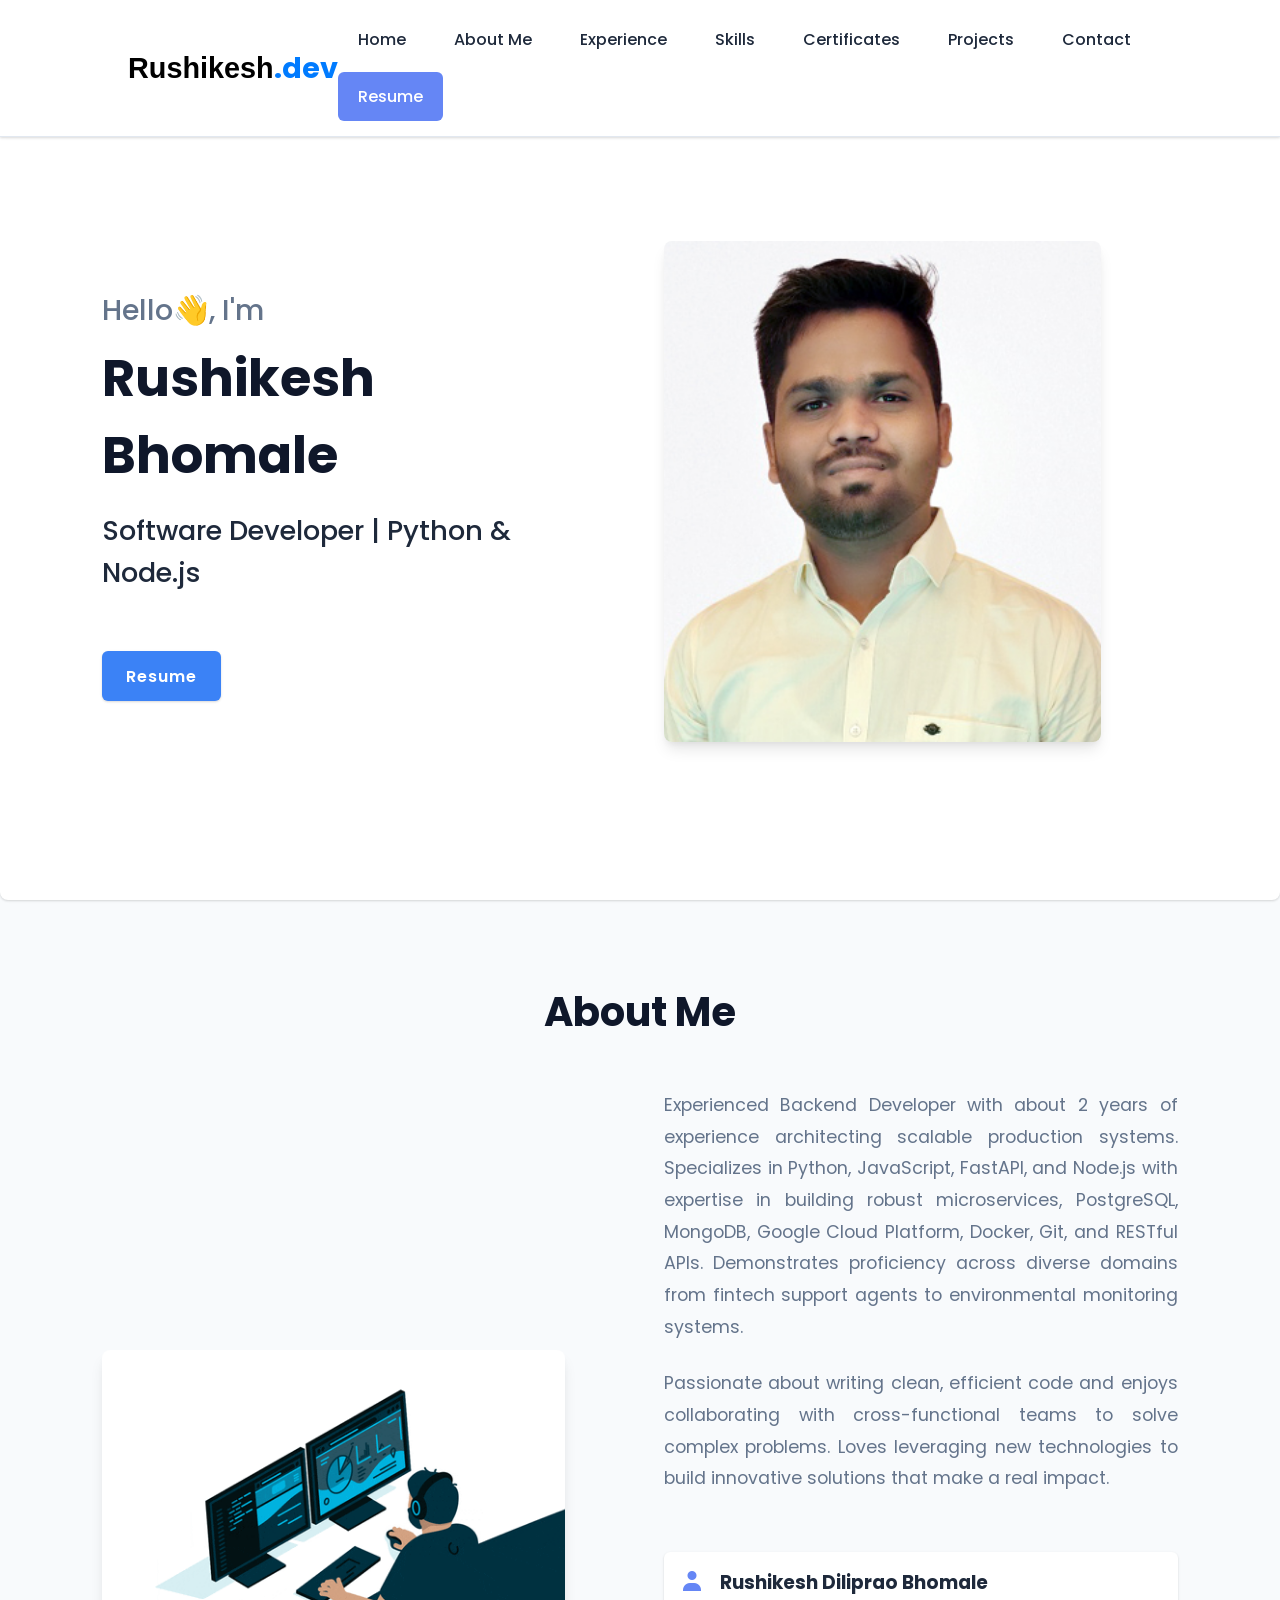
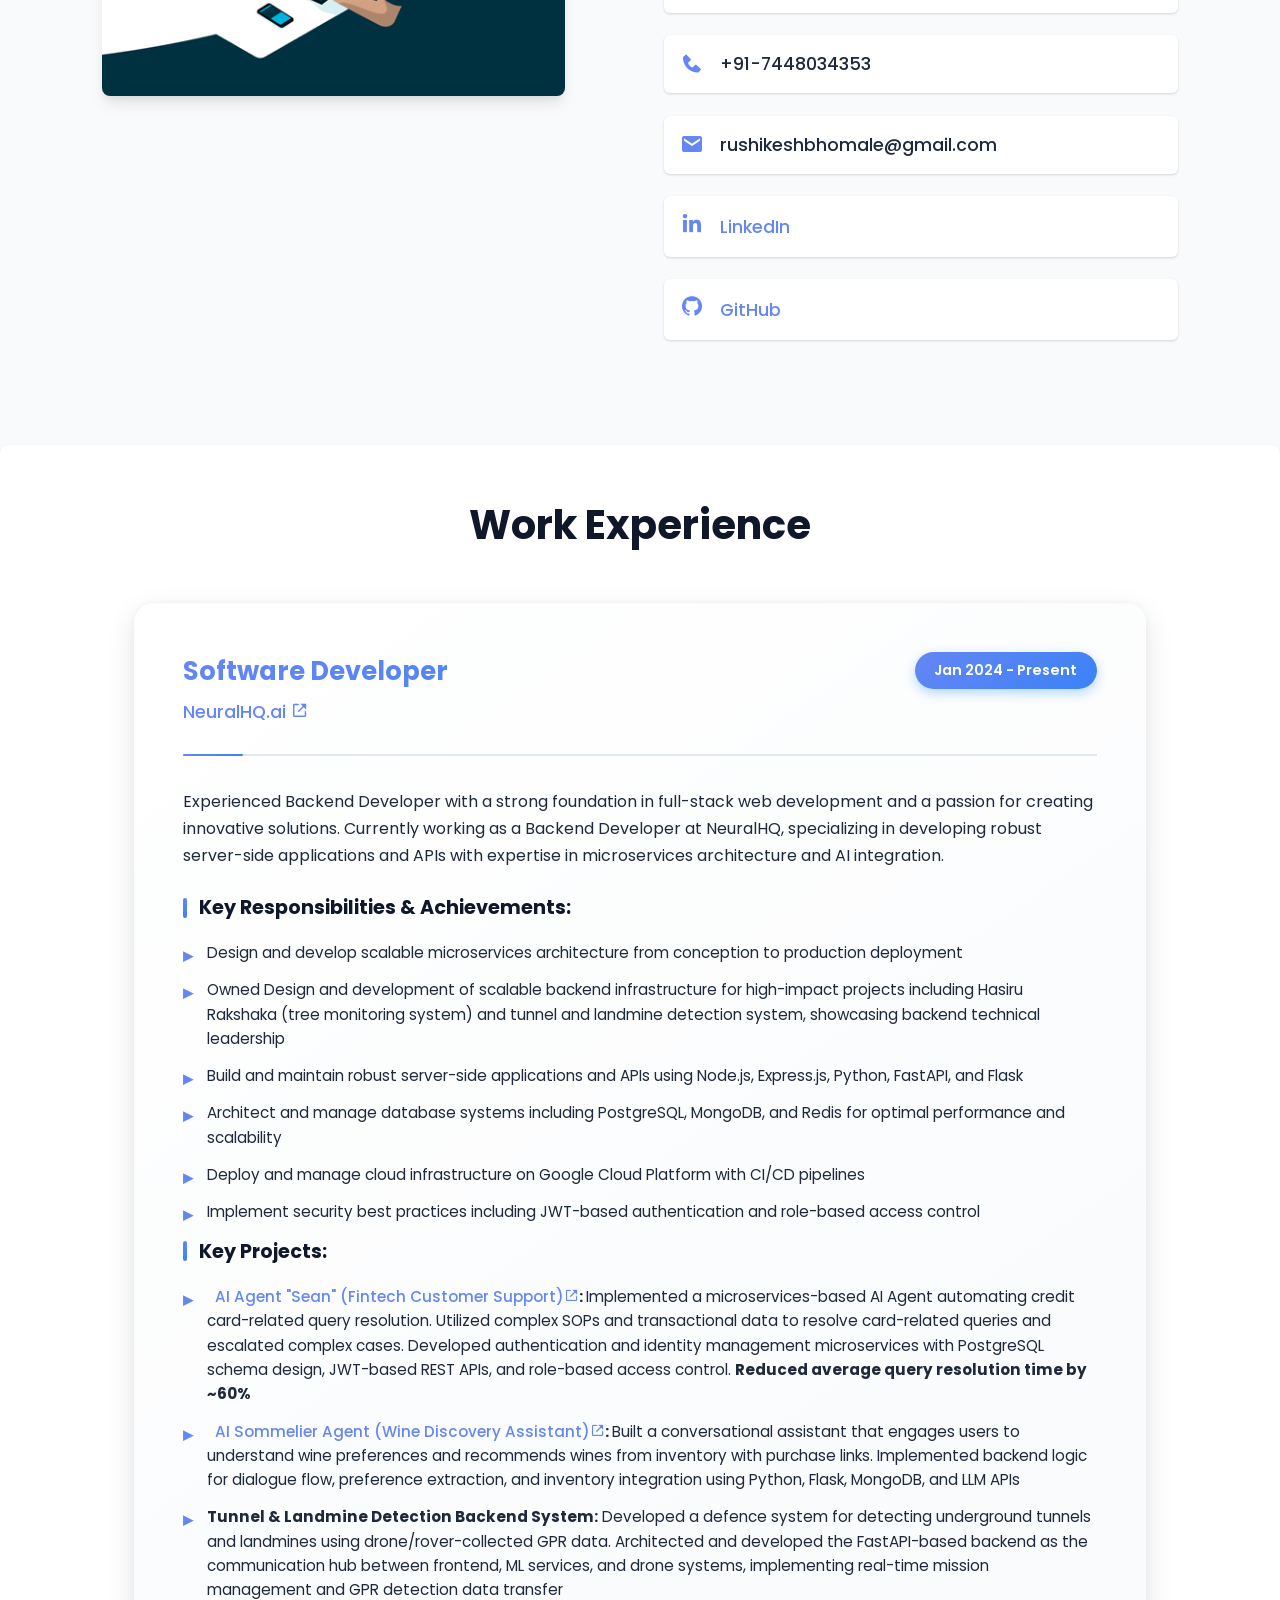
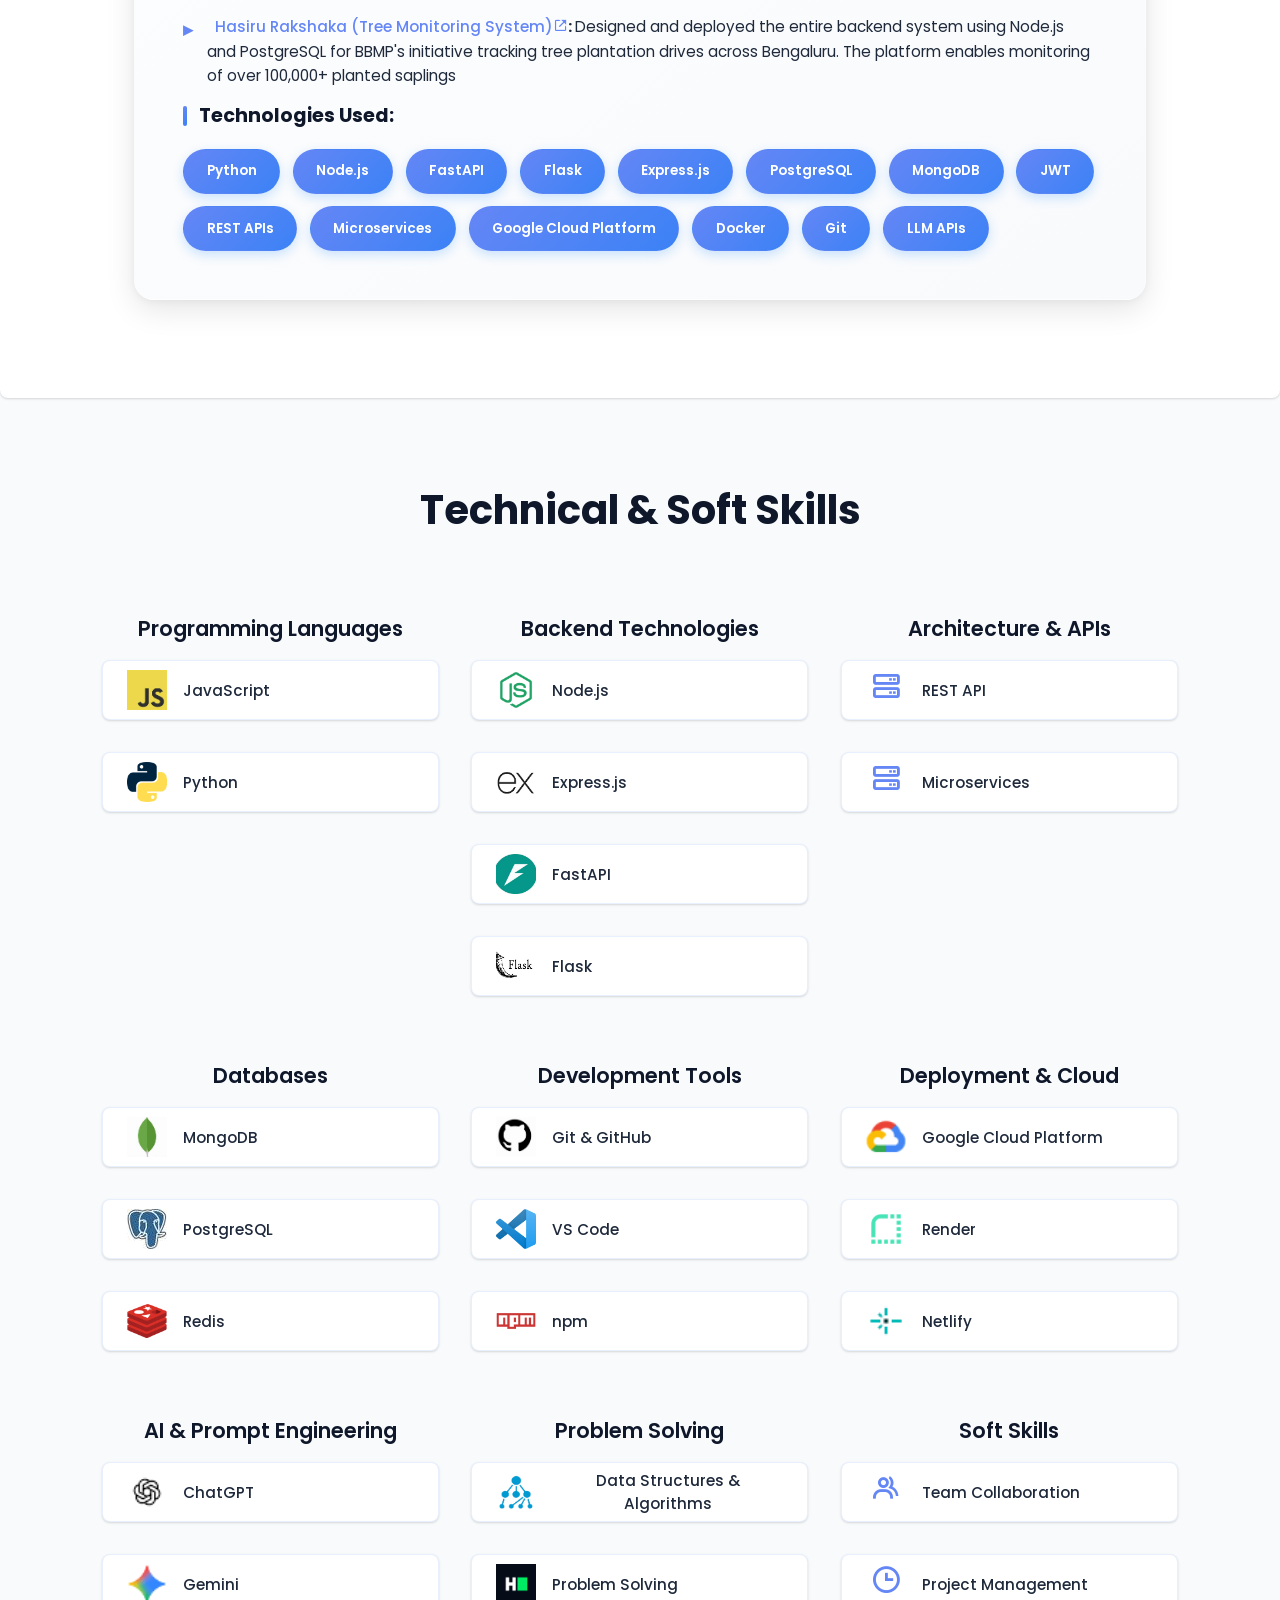
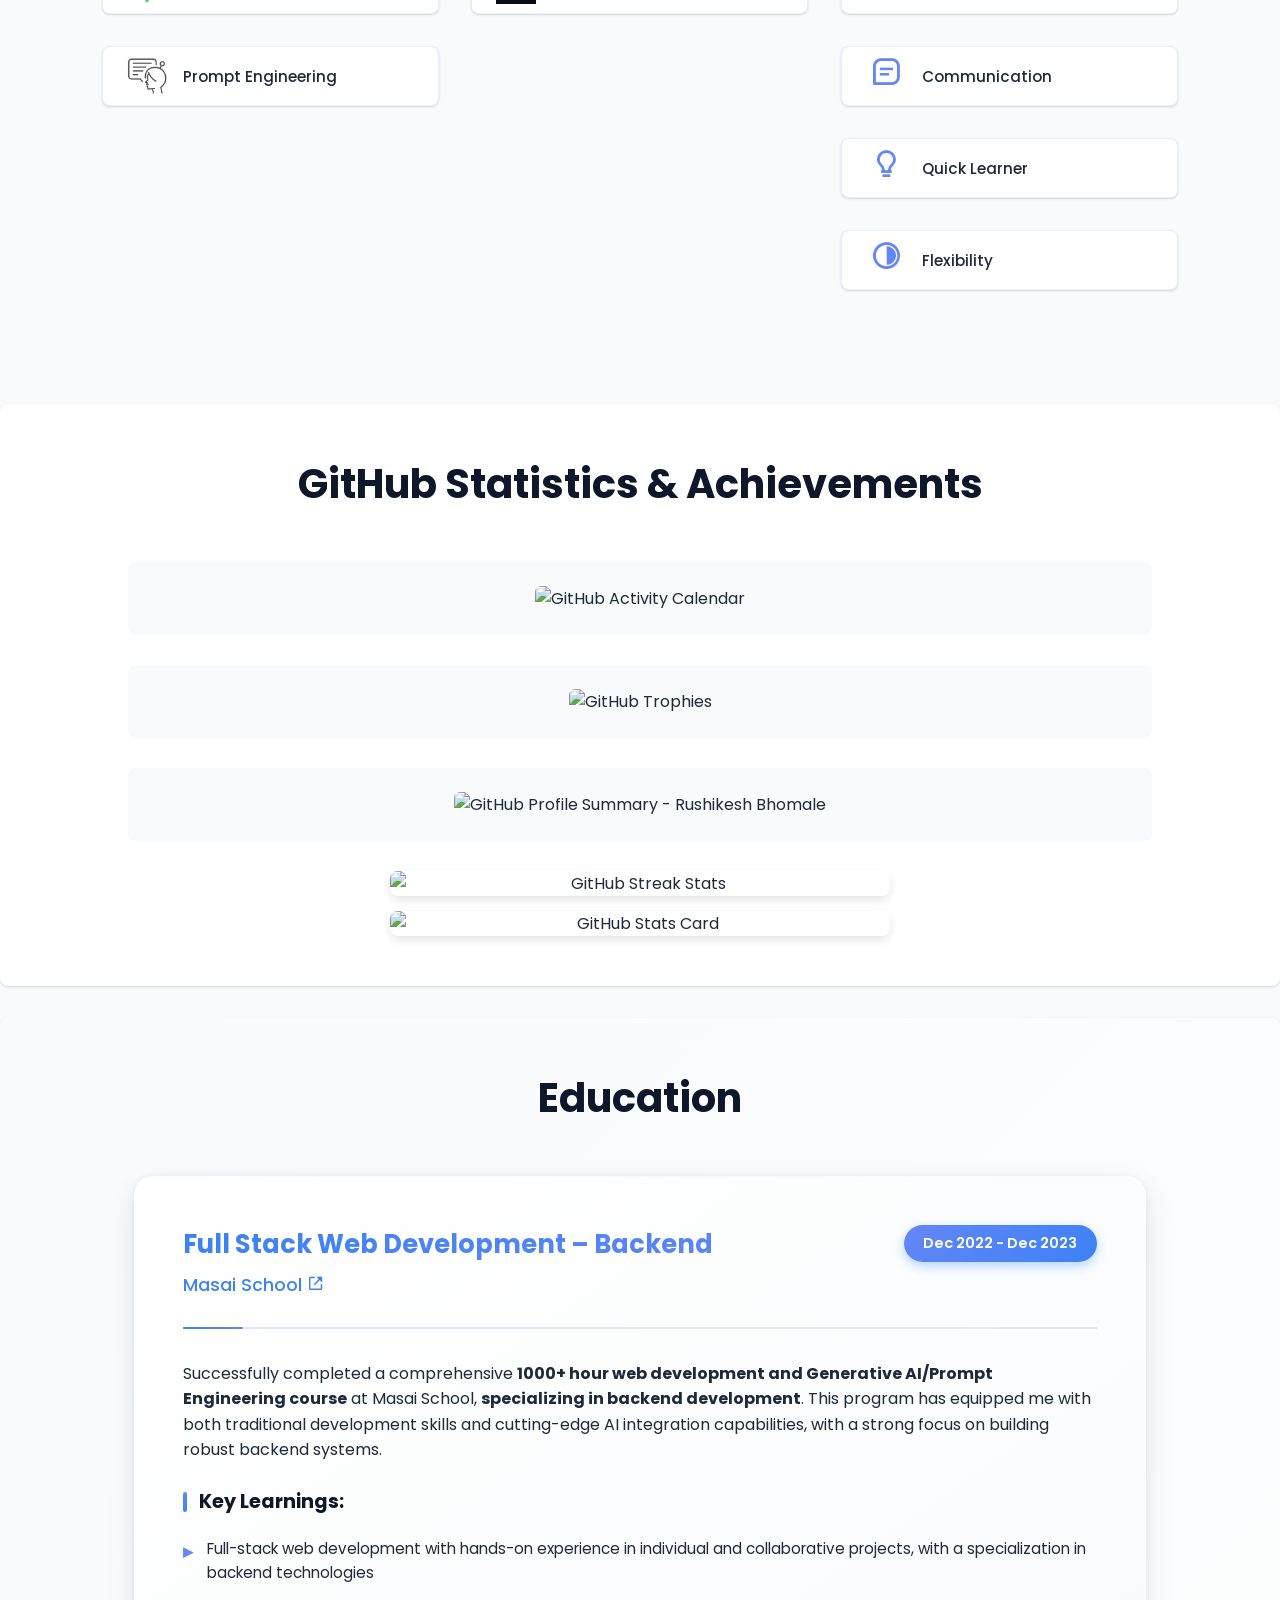
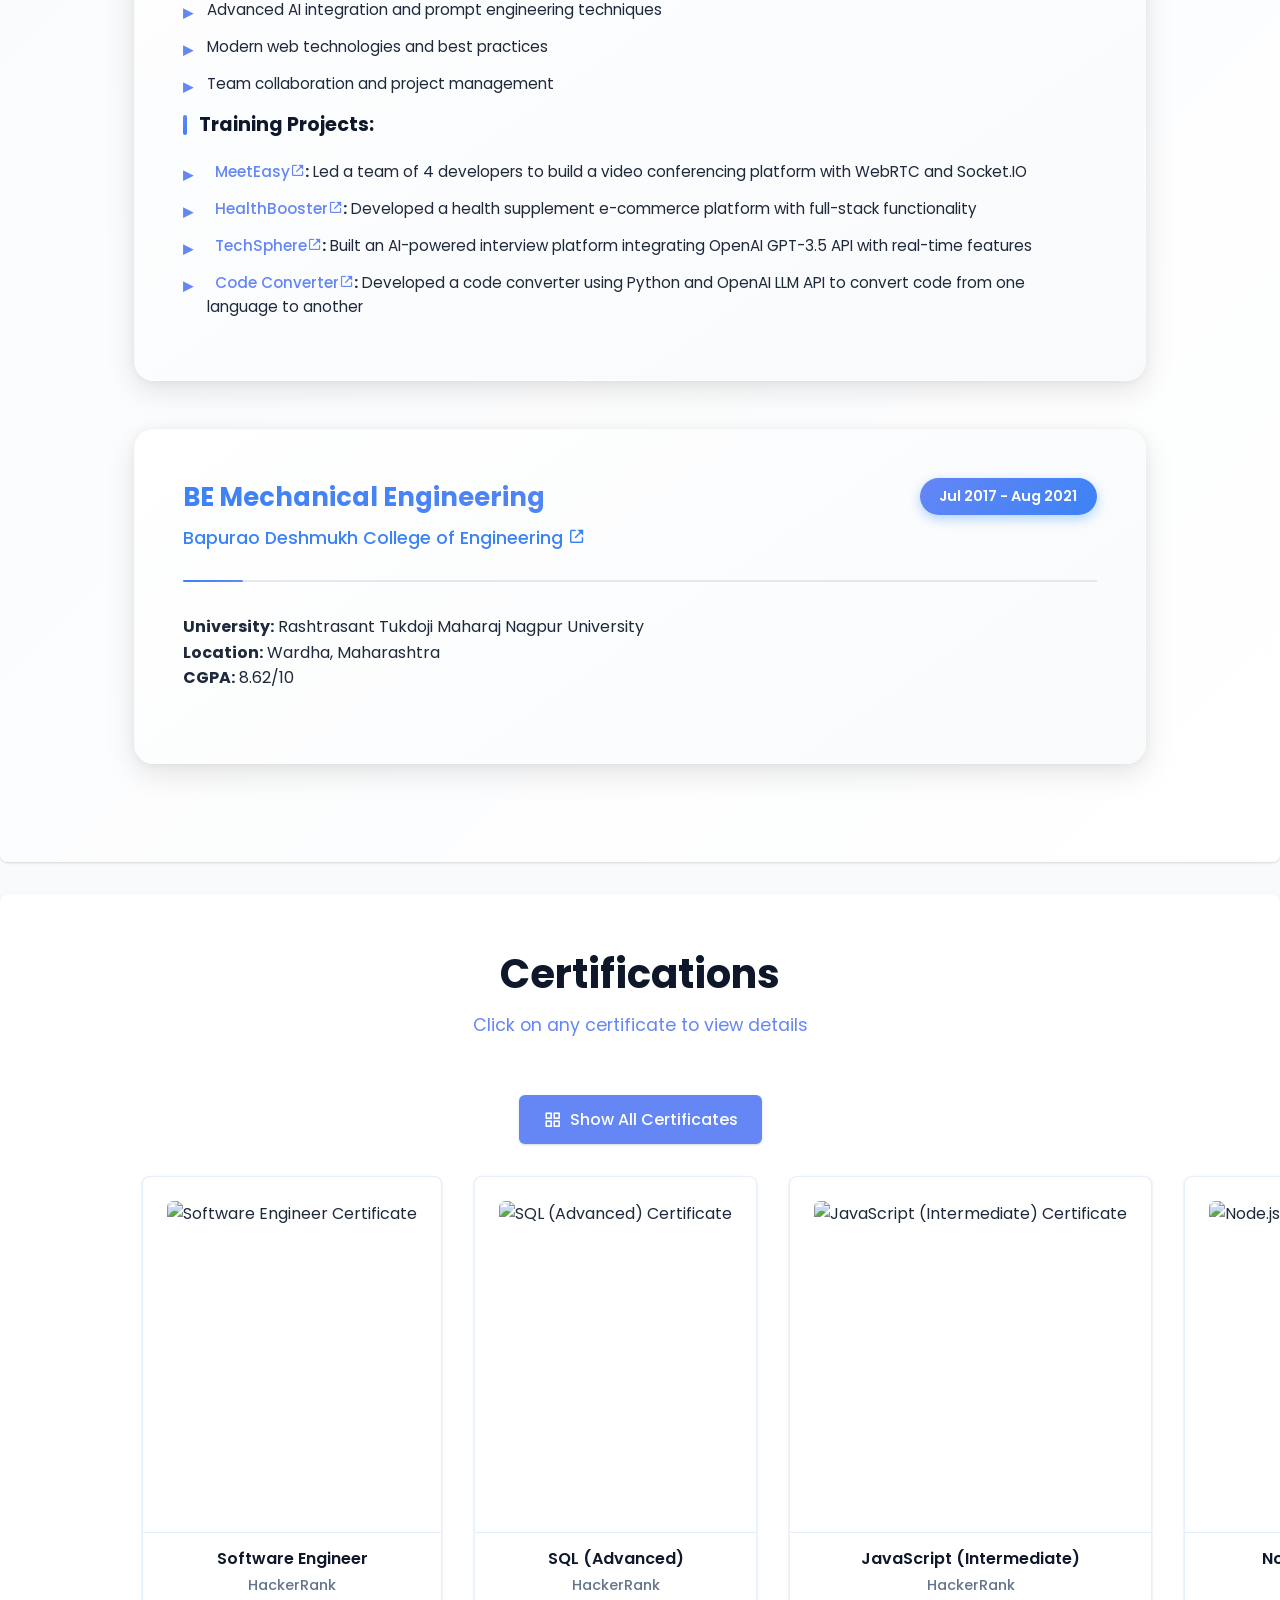
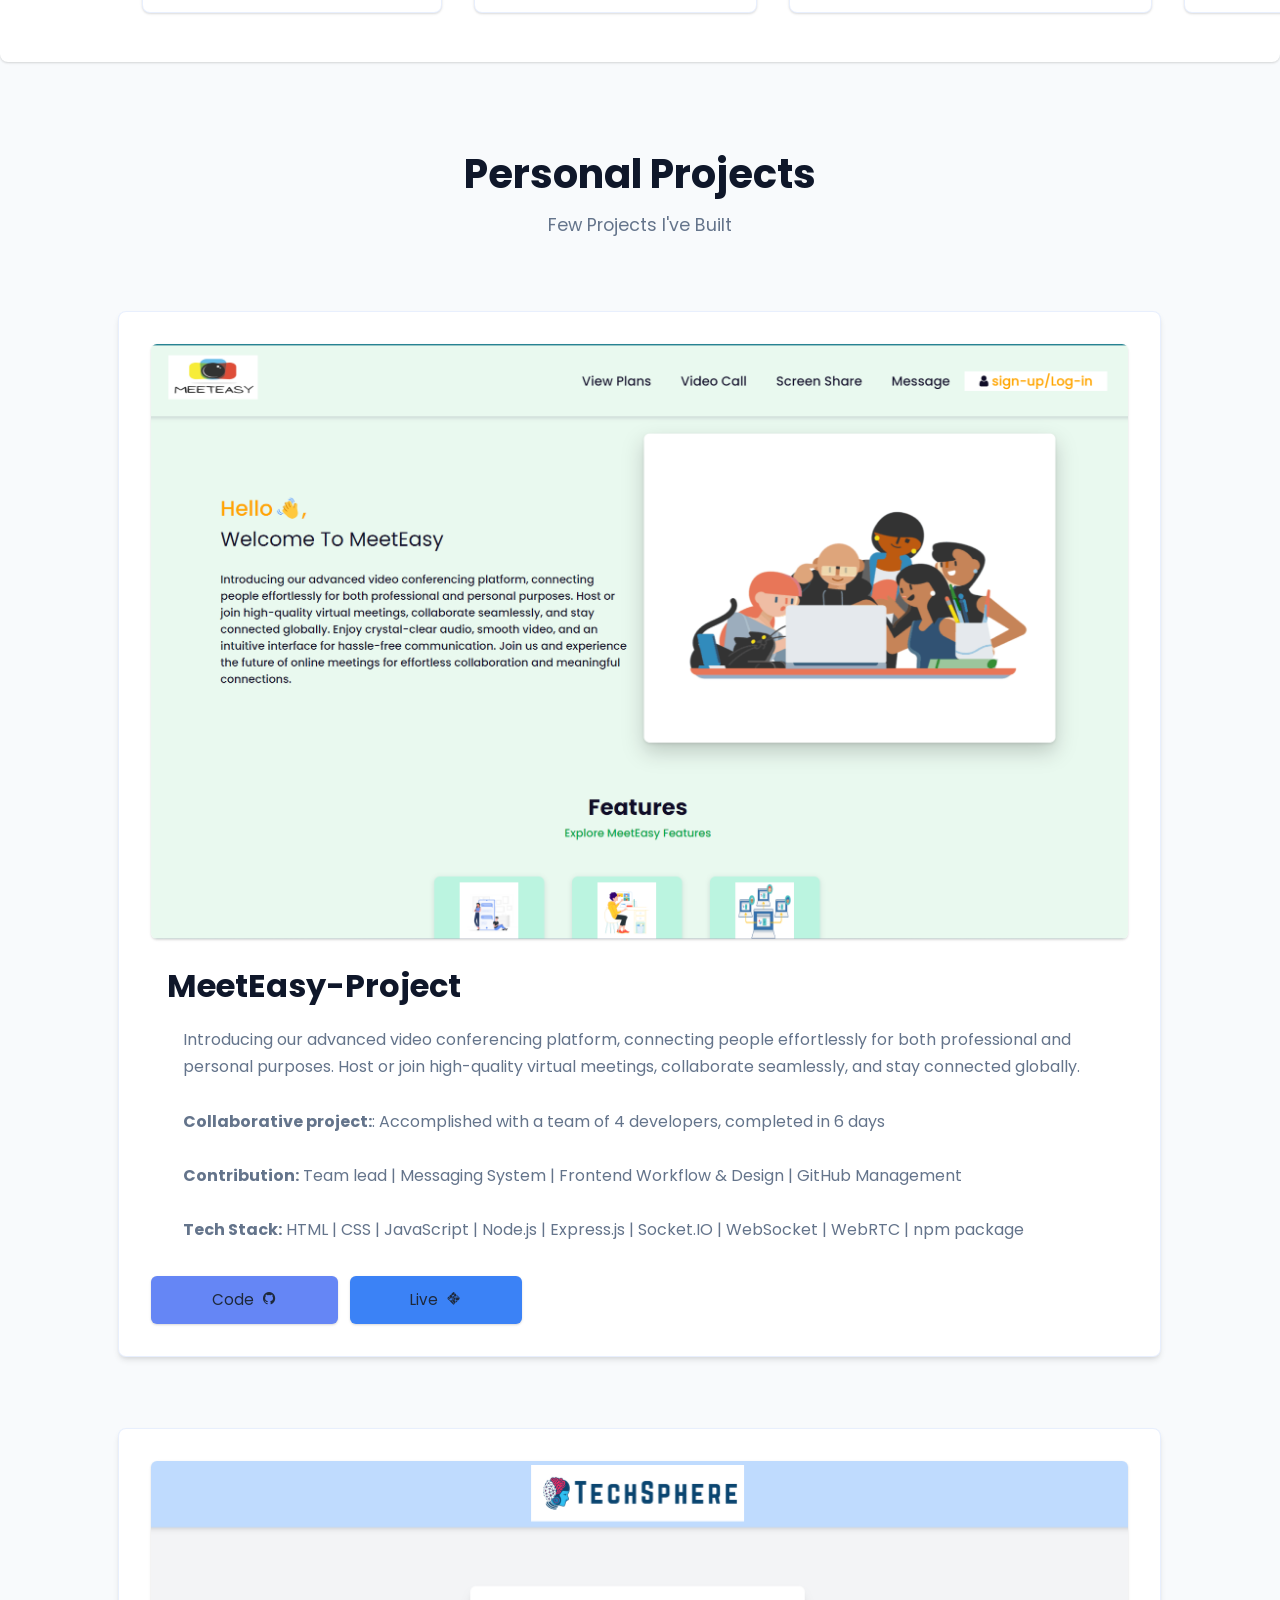
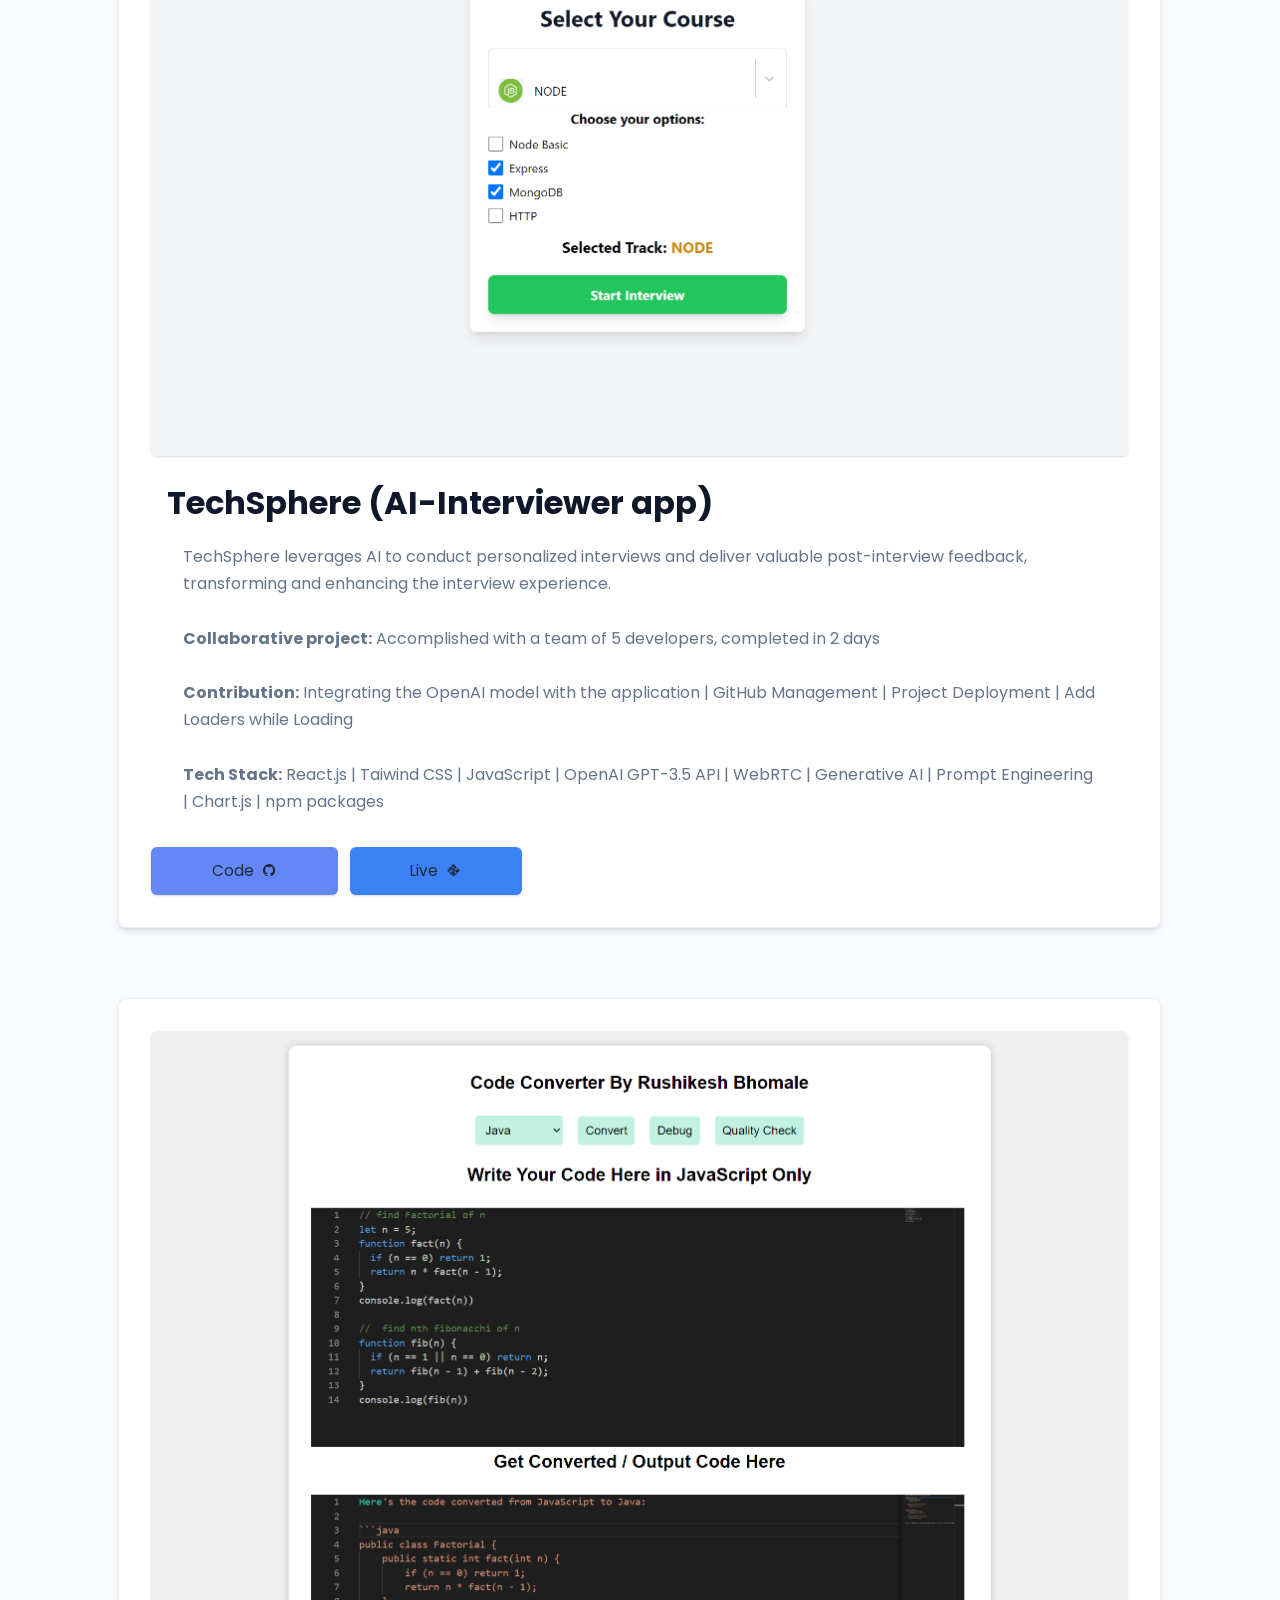
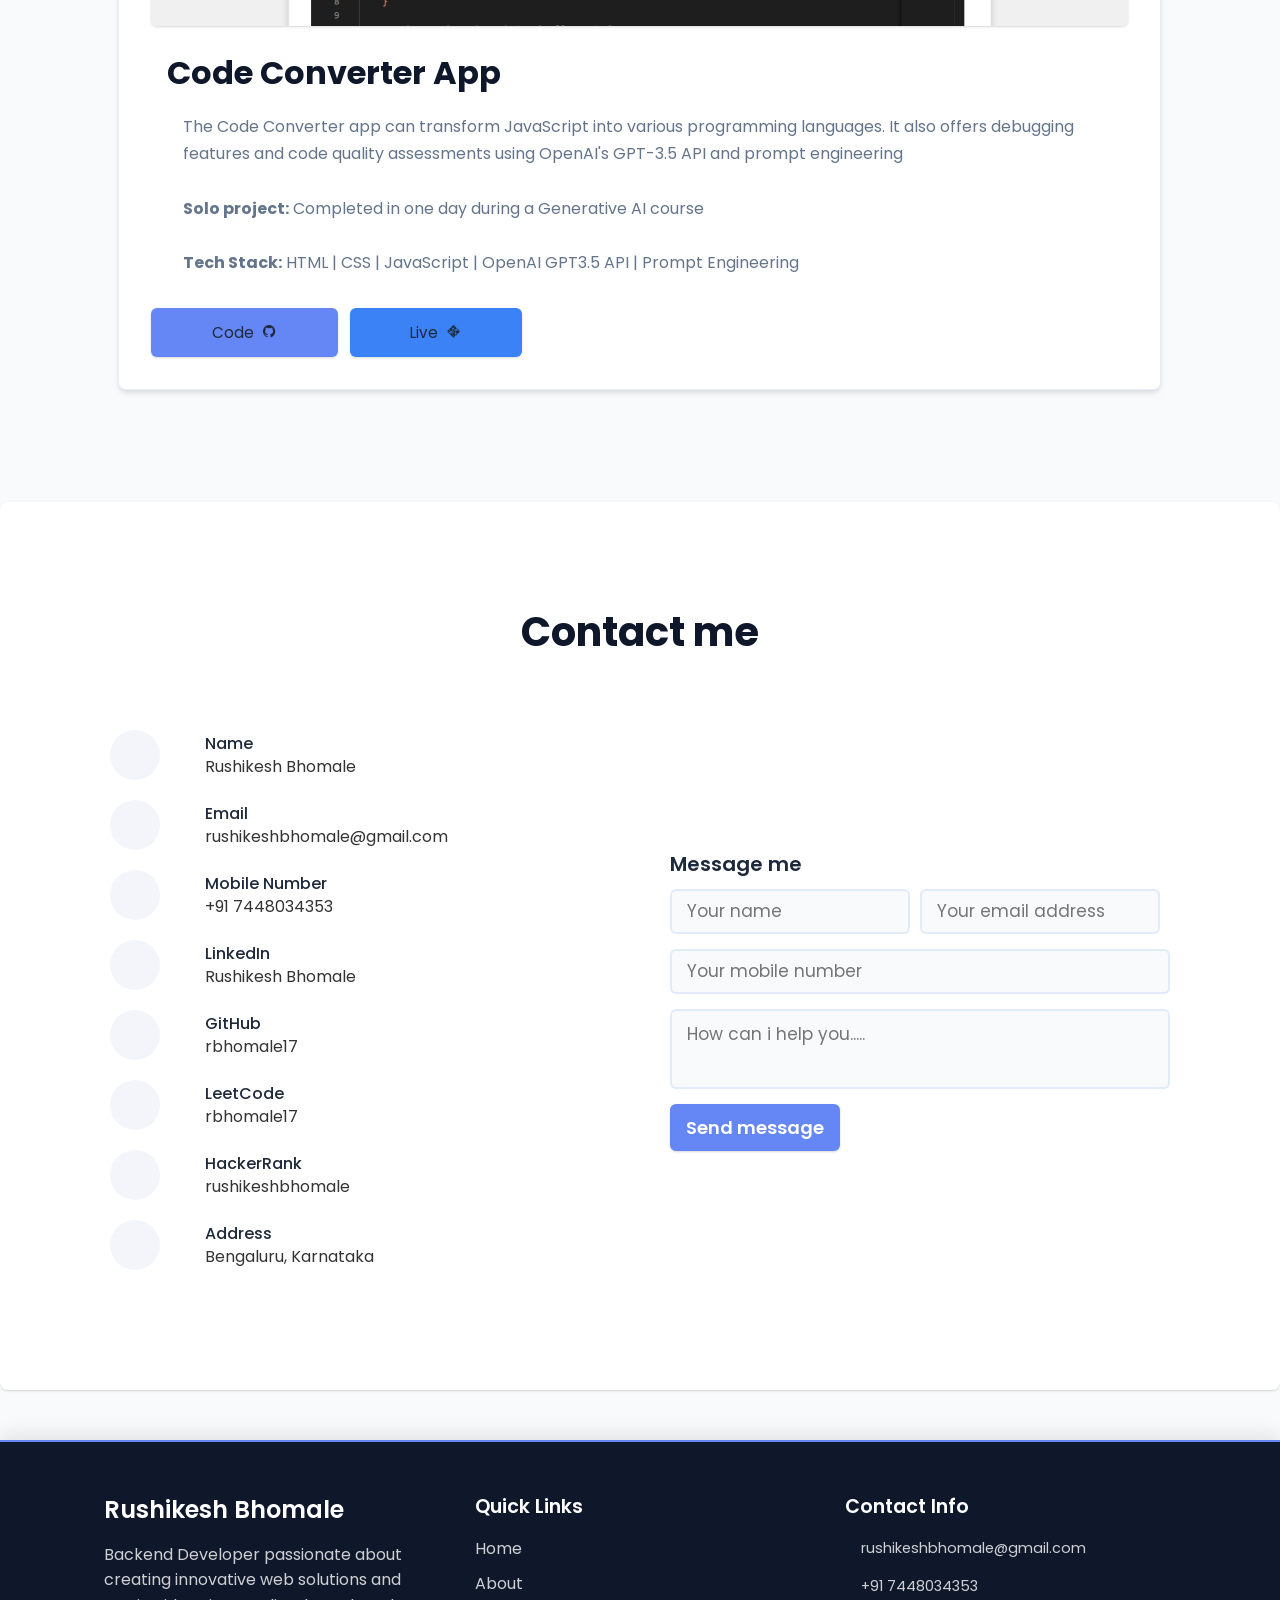
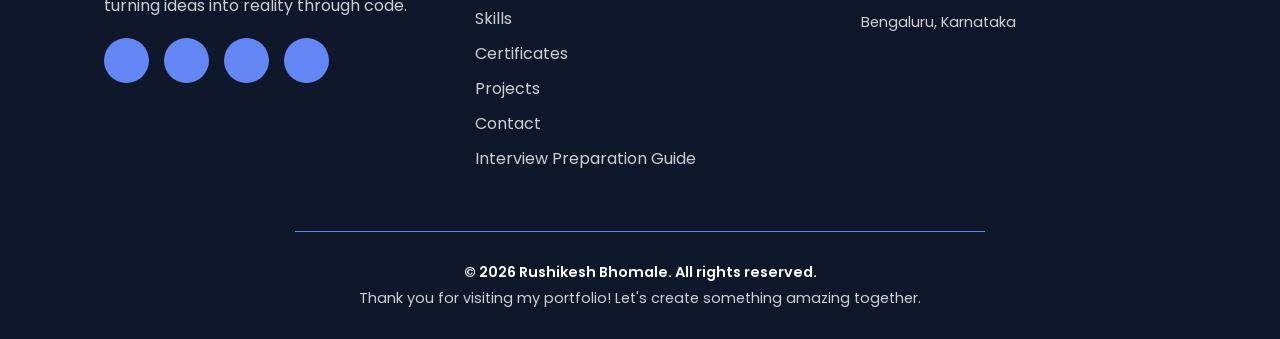
==== index.html @ e6fd0b48 "Reorder navigation links to improve accessibility and user experience" ====
<!DOCTYPE html>
<html lang="en">

<head>
  <meta charset="UTF-8">
  <meta http-equiv="X-UA-Compatible" content="IE=edge">
  <meta name="viewport" content="width=device-width, initial-scale=1.0, maximum-scale=5.0, user-scalable=yes">
  <meta name="color-scheme" content="light">
  <title>Rushikesh Bhomale - Software Developer</title>
  <link rel="stylesheet" href="index.css">
  <link rel="stylesheet" href="https://cdn.jsdelivr.net/npm/boxicons@latest/css/boxicons.min.css">

  <link rel="stylesheet" href="https://unpkg.com/github-calendar@latest/dist/github-calendar-responsive.css" />
  <link rel="stylesheet"
    href="https://fonts.googleapis.com/css2?family=Poppins:wght@200;300;400;500;600;700&display=swap">
  <script src="https://kit.fontawesome.com/6f3f4b23f1.js" crossorigin="anonymous"></script>
  <script src="https://kit.fontawesome.com/a076d05399.js"></script>
  <script src="https://code.jquery.com/jquery-3.5.1.min.js"></script>
  <script src="https://cdnjs.cloudflare.com/ajax/libs/waypoints/4.0.1/jquery.waypoints.min.js"></script>
  <script src="https://cdnjs.cloudflare.com/ajax/libs/OwlCarousel2/2.3.4/owl.carousel.min.js"></script>
  <link rel="stylesheet" href="https://cdnjs.cloudflare.com/ajax/libs/OwlCarousel2/2.3.4/assets/owl.carousel.min.css" />
</head>

<body>

  <!-- Navbar  Section Start -->

  <header>
    <a href="/" class="logo"><span style="font-family: Arial, Helvetica, sans-serif; color: #000;">Rushikesh</span><span
        style="color: #007bff;">.dev</span></a>

    <div class="bx bx-menu" id="menu-icon"></div>

    <ul class="navbar" id="nav-menu">
      <li><a class="nav-link home" href="#home">Home</a></li>
      <li><a class="nav-link about" href="#about">About Me</a></li>
      <li><a class="nav-link experience" href="#work-experience">Experience</a></li>
      <li><a class="nav-link skills" href="#skills">Skills</a></li>
      <li><a class="nav-link certificate" href="#certificates">Certificates</a></li>
      <li><a class="nav-link projects" href="#projects">Projects</a></li>
      <li><a class="nav-link contact" href="#contact">Contact</a></li>
      <li>
        <a class="nav-link resume" download id="resume-button-1"
          href="https://drive.google.com/uc?id=1fHgwpbNQxfSzRI7R78RMnlkYXVfV87G6&export=download" rel="noreferrer"
          target="_blank"> <i class="uil uil-message nav__icon"></i> Resume
        </a>
      </li>
    </ul>
  </header>

  <!-- Navbar Section End -->

  <!-- Home Section Start -->

  <section id="home">
    <div class="home-text">
      <span>Hello👋, I'm</span>
      <h1 id="user-detail-name">Rushikesh Bhomale</h1>
      <h2>Software Developer | Python & Node.js</h2>
      <br />
      <a id="resume-link-2" href="./Resume/Rushikesh-Bhomale-Resume.pdf" target="_blank"
        download="Rushikesh-Bhomale-Resume"> <button class="resume-button" id="resume-button-2"
          onclick="window.open('https://drive.google.com/file/d/1fHgwpbNQxfSzRI7R78RMnlkYXVfV87G6/view?usp=sharing')">Resume</button>
      </a>
    </div>
    <div class="home-img1">
      <img src="./image/rushikesh_bhomale.jpg" alt="rushikesh_bhomale">
    </div>

  </section>

  <!-- Home Section End -->

  <!-- About Section Start -->

  <section class="about section" id="about">
    <div class="heading">
      <h2>About Me</h2>
      <!-- <span>Introduction</span> -->
    </div>

    <div class="about-container">
      <div class="home-img-main">
        <img class="home-img" src="./image/gif.gif" alt="coder gif">
      </div>
      <div class="about-text" id="user-detail-intro">
        <p>
          Experienced Backend Developer with about 2 years of experience architecting scalable production systems. Specializes in Python, JavaScript, FastAPI, and Node.js with expertise in building robust microservices, PostgreSQL, MongoDB, Google Cloud Platform, Docker, Git, and RESTful APIs. Demonstrates proficiency across diverse domains from fintech support agents to environmental monitoring systems.
        </p>
        <br>
        <!-- <p>Developed AI-powered solutions including fintech customer support agents that reduced query resolution time by 60%, conversational wine discovery assistants delivering personalized wine recommendations, defense systems for tunnel and landmine detection with real-time data processing capabilities, and city-wide environmental monitoring infrastructure tracking 100,000+ saplings across Bengaluru.</p>
        <br> -->
        <p>
          Passionate about writing clean, efficient code and enjoys collaborating with cross-functional teams to solve complex problems. Loves leveraging new technologies to build innovative solutions that make a real impact.
        </p>
        <br>

        
        <div class="information">
          <div class="info-box">
            <i class='bx bxs-user'></i>
            <span> </span>
            <h3>Rushikesh Diliprao Bhomale</h3>
          </div>

          <div class="info-box">
            <i class='bx bxs-phone'></i>
            <span id="contact-phone">+91-7448034353</span>
          </div>

          <div class="info-box">
            <i class='bx bxs-envelope'></i>
            <span id="contact-email">rushikeshbhomale@gmail.com</span>
          </div>

          <div class="info-box">
            <a href="https://www.linkedin.com/in/rushikesh-bhomale-aa29a3158/" target="_blank" rel="noopener noreferrer"><i class='bx bxl-linkedin'></i></a>
            <span id="contact-email"><a href="https://www.linkedin.com/in/rushikesh-bhomale-aa29a3158/" target="_blank" rel="noopener noreferrer">LinkedIn</a></span>
          </div>

          <div class="info-box">
            <a href="https://github.com/rbhomale17" target="_blank" rel="noopener noreferrer"><i class='bx bxl-github'></i></a>
            <span id="contact-email"><a href="https://github.com/rbhomale17" target="_blank" rel="noopener noreferrer">GitHub</a></span>
          </div>
          <!-- <a class="nav-link resume" download id="resume-button"
            href="https://drive.google.com/uc?id=1fHgwpbNQxfSzRI7R78RMnlkYXVfV87G6&export=download" rel="noreferrer"
            target="_blank"> <i class="uil uil-message nav__icon"></i> <button class="resume-button">Resume</button>
          </a> -->
        </div>
      </div>
  </section>

  <!-- About Section End -->

  <!-- Work Experience Section Start -->

  <section class="work-experience section" id="work-experience">
    <div class="heading">
      <h2>Work Experience</h2>
      <!-- <span>Professional Journey</span> -->
    </div>
    
    <div class="experience-container">
      <div class="experience-item">
        <div class="experience-header">
          <div class="company-info">
            <h3>Software Developer</h3>
            <h4><a href="https://neuralhq.ai" target="_blank" rel="noopener noreferrer" class="company-link">NeuralHQ.ai <i class="bx bx-link-external"></i></a></h4>
          </div>
          <div class="duration-info">
            <span class="duration">Jan 2024 - Present</span>
          </div>
        </div>
        
        <div class="experience-content">
          <p>
            Experienced Backend Developer with a strong foundation in full-stack web development and a passion for creating innovative solutions. Currently working as a Backend Developer at NeuralHQ, specializing in developing robust server-side applications and APIs with expertise in microservices architecture and AI integration.
          </p>
          
          <div class="responsibilities">
            <h5>Key Responsibilities & Achievements:</h5>
            <ul>
              <li>Design and develop scalable microservices architecture from conception to production deployment</li>
              <li>Owned Design and development of scalable backend infrastructure for high-impact projects including Hasiru Rakshaka (tree monitoring system) and tunnel and landmine detection system, showcasing backend technical leadership</li>
              <li>Build and maintain robust server-side applications and APIs using Node.js, Express.js, Python, FastAPI, and Flask</li>
              <li>Architect and manage database systems including PostgreSQL, MongoDB, and Redis for optimal performance and scalability</li>
              <li>Deploy and manage cloud infrastructure on Google Cloud Platform with CI/CD pipelines</li>
              <li>Implement security best practices including JWT-based authentication and role-based access control</li>
            </ul>
          </div>
          
                                <div class="projects-worked">
                        <h5>Key Projects:</h5>
                        <ul>
                          <li><strong><a href="https://sean-staging.neuralhq.ai/" target="_blank" rel="noopener noreferrer" class="project-link">AI Agent "Sean" (Fintech Customer Support)<i class="bx bx-link-external"></i></a>: </strong> Implemented a microservices-based AI Agent automating credit card-related query resolution. Utilized complex SOPs and transactional data to resolve card-related queries and escalated complex cases. Developed authentication and identity management microservices with PostgreSQL schema design, JWT-based REST APIs, and role-based access control. <strong>Reduced average query resolution time by ~60%</strong>
                          <li><strong><a href="https://chat.sommelier.bot/" target="_blank" rel="noopener noreferrer" class="project-link">AI Sommelier Agent (Wine Discovery Assistant)<i class="bx bx-link-external"></i></a>: </strong> Built a conversational assistant that engages users to understand wine preferences and recommends wines from inventory with purchase links. Implemented backend logic for dialogue flow, preference extraction, and inventory integration using Python, Flask, MongoDB, and LLM APIs
                          <li><strong>Tunnel & Landmine Detection Backend System:</strong> Developed a defence system for detecting underground tunnels and landmines using drone/rover-collected GPR data. Architected and developed the FastAPI-based backend as the communication hub between frontend, ML services, and drone systems, implementing real-time mission management and GPR detection data transfer
                          <li><strong><a href="https://hasirurakshaka.bbmpgov.in/" target="_blank" rel="noopener noreferrer" class="project-link">Hasiru Rakshaka (Tree Monitoring System)<i class="bx bx-link-external"></i></a>: </strong> Designed and deployed the entire backend system using Node.js and PostgreSQL for BBMP's initiative tracking tree plantation drives across Bengaluru. The platform enables monitoring of over 100,000+ planted saplings
                        </ul>
                      </div>
          
                                <div class="tech-stack">
                        <h5>Technologies Used:</h5>
                        <div class="tech-tags">
                          <span class="tech-tag">Python</span>
                          <span class="tech-tag">Node.js</span>
                          <span class="tech-tag">FastAPI</span>
                          <span class="tech-tag">Flask</span>
                          <span class="tech-tag">Express.js</span>
                          <span class="tech-tag">PostgreSQL</span>
                          <span class="tech-tag">MongoDB</span>
                          <span class="tech-tag">JWT</span>
                          <span class="tech-tag">REST APIs</span>
                          <span class="tech-tag">Microservices</span>
                          <span class="tech-tag">Google Cloud Platform</span>
                          <span class="tech-tag">Docker</span>
                          <span class="tech-tag">Git</span>
                          <span class="tech-tag">LLM APIs</span>
                        </div>
                      </div>
                    </div>
                  </div>
                </div>
              </section>
              
  <!-- Work Experience Section End -->
  
  <!--------------------- Skills Section --------------------->

  <section class="skills section" id="skills">
    <div class="heading">
      <h2>Technical & Soft Skills</h2>
      <!-- <span>Skills & Tools</span> -->
    </div>
    <br>

    <div class="skills-container bd-grid">
      <!-- Programming Languages -->
      <div>
        <h2 class="skills-subtitle">Programming Languages</h2>
        <div class="skills-data">
          <div class="skills-card">
            <img class="skills-card-img skills-icon"
              src="/image/javascript.png" />
            <span class="skills-card-name">JavaScript</span>
          </div>
        </div>
        <div class="skills-data">
          <div class="skills-card">
            <img class="skills-card-img skills-icon"
              src="/image/python.png" />
            <span class="skills-card-name">Python</span>
          </div>
        </div>
      </div>

      <!-- Backend Technologies -->
      <div>
        <h2 class="skills-subtitle">Backend Technologies</h2>
        <div class="skills-data">
          <div class="skills-card">
            <img class="skills-card-img skills-icon" src="./image/nodejs.png" />
            <span class="skills-card-name">Node.js</span>
          </div>
        </div>
        <div class="skills-data">
          <div class="skills-card">
            <img class="skills-card-img skills-icon" src="/image/express.png" />
            <span class="skills-card-name">Express.js</span>
          </div>
        </div>
        <div class="skills-data">
          <div class="skills-card">
            <img class="skills-card-img skills-icon"
              src="/image/fastapi.png" />
            <span class="skills-card-name">FastAPI</span>
          </div>
        </div>
        <div class="skills-data">
          <div class="skills-card">
            <img class="skills-card-img skills-icon"
              src="/image/flask.png" />
            <span class="skills-card-name">Flask</span>
          </div>
        </div>
      </div>

      <!-- Architecture & APIs -->
      <div>
        <h2 class="skills-subtitle">Architecture & APIs</h2>
        <div class="skills-data">
          <div class="skills-card">
            <i class="skills-card-img skills-icon bx bx-server"></i>
            <span class="skills-card-name">REST API</span>
          </div>
        </div>
        <div class="skills-data">
          <div class="skills-card">
            <i class="skills-card-img skills-icon bx bx-server"></i>
            <span class="skills-card-name">Microservices</span>
          </div>
        </div>
      </div>

      <!-- Databases -->
      <div>
        <h2 class="skills-subtitle">Databases</h2>
        <div class="skills-data">
          <div class="skills-card">
            <img class="skills-card-img skills-icon"
              src="/image/mongodb.png" />
            <span class="skills-card-name">MongoDB</span>
          </div>
        </div>
        <div class="skills-data">
          <div class="skills-card">
            <img class="skills-card-img skills-icon" src="/image/postgresql.png" alt="PostgreSQL" />
            <span class="skills-card-name">PostgreSQL</span>
          </div>
        </div>
        <div class="skills-data">
          <div class="skills-card">
            <img class="skills-card-img skills-icon"
              src="/image/redis.png" alt="Redis" />
            <span class="skills-card-name">Redis</span>
          </div>
        </div>
      </div>

      <!-- Development Tools -->
      <div>
        <h2 class="skills-subtitle">Development Tools</h2>
        <div class="skills-data">
          <div class="skills-card">
            <img class="skills-card-img skills-icon"
              src="/image/github.png" />
            <span class="skills-card-name">Git & GitHub</span>
          </div>
        </div>
        <div class="skills-data">
          <div class="skills-card">
            <img class="skills-card-img skills-icon"
              src="/image/vscode.png" />
            <span class="skills-card-name">VS Code</span>
          </div>
        </div>
        <div class="skills-data">
          <div class="skills-card">
            <img class="skills-card-img skills-icon"
              src="/image/npm.png" />
            <span class="skills-card-name">npm</span>
          </div>
        </div>
      </div>

      <!-- Deployment & Cloud -->
      <div>
        <h2 class="skills-subtitle">Deployment & Cloud</h2>
        <div class="skills-data">
          <div class="skills-card">
            <img class="skills-card-img skills-icon"
              src="/image/gcp.png" />
            <span class="skills-card-name">Google Cloud Platform</span>
          </div>
        </div>
        <div class="skills-data">
          <div class="skills-card">
            <img class="skills-card-img skills-icon"
              src="/image/render.png" />
            <span class="skills-card-name">Render</span>
          </div>
        </div>
        <div class="skills-data">
          <div class="skills-card">
            <img class="skills-card-img skills-icon"
              src="/image/netlify.png" />
            <span class="skills-card-name">Netlify</span>
          </div>
        </div>
      </div>

      <!-- AI & Prompt Engineering -->
      <div>
        <h2 class="skills-subtitle">AI & Prompt Engineering</h2>
        <div class="skills-data">
          <div class="skills-card">
            <img class="skills-card-img skills-icon"
              src="/image/chatgpt.png" />
            <span class="skills-card-name">ChatGPT</span>
          </div>
        </div>
        <div class="skills-data">
          <div class="skills-card">
            <img class="skills-card-img skills-icon"
              src="/image/gemini.png" />
            <span class="skills-card-name">Gemini</span>
          </div>
        </div>
        <div class="skills-data">
          <div class="skills-card">
            <img class="skills-card-img skills-icon"
              src="/image/promptengg.png" />
            <span class="skills-card-name">Prompt Engineering</span>
          </div>
        </div>
      </div>

      <!-- Problem Solving -->
      <div>
        <h2 class="skills-subtitle">Problem Solving</h2>
        <div class="skills-data">
          <div class="skills-card">
            <img class="skills-card-img skills-icon" src="/image/dsa copy.png" />
            <span class="skills-card-name">Data Structures & Algorithms</span>
          </div>
        </div>
        <div class="skills-data">
          <div class="skills-card">
            <img class="skills-card-img skills-icon" src="/image/HackerRank.png" />
            <span class="skills-card-name">Problem Solving</span>
          </div>
        </div>
      </div>

      <!-- Soft Skills -->
      <div>
        <h2 class="skills-subtitle">Soft Skills</h2>
        <div class="skills-data">
          <div class="skills-card">
            <i class="skills-card-img skills-icon bx bx-group"></i>
              <span class="skills-card-name">Team Collaboration</span>
          </div>
        </div>
        <div class="skills-data">
          <div class="skills-card">
              <i class="skills-card-img skills-icon bx bx-time"></i>
            <span class="skills-card-name">Project Management</span>
          </div>
        </div>
        <div class="skills-data">
          <div class="skills-card">
              <i class="skills-card-img skills-icon bx bx-message-square-detail"></i>
            <span class="skills-card-name">Communication</span>
          </div>
        </div>
        <div class="skills-data">
          <div class="skills-card">
              <i class="skills-card-img skills-icon bx bx-bulb"></i>
            <span class="skills-card-name">Quick Learner</span>
          </div>
        </div>
        <div class="skills-data">
          <div class="skills-card">
              <i class="skills-card-img skills-icon bx bx-adjust"></i>
            <span class="skills-card-name">Flexibility</span>
          </div>
        </div>
      </div>
    </div>
  </section>

  <!--------------------- Skills Section End --------------------->

  <!-- Github Stats Section Start -->

  <section class="github-stats-section">
    <div class="heading">
      <h2>GitHub Statistics & Achievements</h2>
      <!-- <span>& Achievements</span> -->
    </div>
    
    <div class="github-calendar-container">
      <img src="https://ghchart.rshah.org/rbhomale17" alt="GitHub Activity Calendar" />
    </div>
    
    <div class="github-calendar-container">
      <img src="https://github-profile-trophy.vercel.app/?username=rbhomale17&no-frame=true&no-bg=false&margin-w=4" 
      alt="GitHub Trophies" />
    </div>
    <div class="github-calendar-container">
      <img src="https://github-profile-summary-cards.vercel.app/api/cards/profile-details?username=rbhomale17&theme=default" 
           alt="GitHub Profile Summary - Rushikesh Bhomale" />
    </div>

    <div class="github-stats-container">
      <div class="stats-left">
        <img id="github-streak-stats"
          src="https://github-readme-streak-stats.herokuapp.com?user=rbhomale17&theme=default&border_radius=6.5&date_format=M%20j%5B%2C%20Y%5D"
          alt="GitHub Streak Stats" />
        <img id="github-stats-card"
          src="https://github-readme-stats.vercel.app/api?username=rbhomale17&show_icons=true&theme=default"
          alt="GitHub Stats Card" />
      </div>
    </div>
    
  </section>

  <!-- Github Stats Section End -->

  <!-- Education Section Start -->

  <section class="education section" id="education">
    <div class="heading">
      <h2>Education</h2>
      <!-- <span>Academic Background</span> -->
    </div>
    
    <div class="education-container">
      <div class="education-item">
        <div class="education-header">
          <div class="institution-info">
            <h3>Full Stack Web Development – Backend</h3>
            <h4><a href="https://www.masaischool.com" target="_blank" rel="noopener noreferrer" class="institution-link">Masai School <i class="bx bx-link-external"></i></a></h4>
          </div>
          <div class="duration-info">
            <span class="duration">Dec 2022 - Dec 2023</span>
          </div>
        </div>
        
        <div class="education-content">
          <p>
            Successfully completed a comprehensive <strong>1000+ hour web development and Generative AI/Prompt Engineering course</strong> at Masai School,
            <strong>specializing in backend development</strong>. This program has equipped me with both traditional development skills and cutting-edge AI integration capabilities, with a strong focus on building robust backend systems.
          </p>
          
          <div class="responsibilities">
            <h5>Key Learnings:</h5>
            <ul>
              <li>Full-stack web development with hands-on experience in individual and collaborative projects, with a specialization in backend technologies</li>
              <li>Advanced AI integration and prompt engineering techniques</li>
              <li>Modern web technologies and best practices</li>
              <li>Team collaboration and project management</li>
            </ul>
          </div>
          
          <div class="projects-worked">
            <h5>Training Projects:</h5>
            <ul>
              <li><strong><a href="https://meeteasy.netlify.app/" target="_blank" rel="noopener noreferrer" class="project-link">MeetEasy<i class="bx bx-link-external"></i></a>:</strong> Led a team of 4 developers to build a video conferencing platform with WebRTC and Socket.IO</li>
              <li><strong><a href="https://healthboosterproject.netlify.app/" target="_blank" rel="noopener noreferrer" class="project-link">HealthBooster<i class="bx bx-link-external"></i></a>:</strong> Developed a health supplement e-commerce platform with full-stack functionality</li>
              <!-- <li><strong><a href="https://craftshub.netlify.app/" target="_blank" rel="noopener noreferrer" class="project-link">CraftsHub<i class="bx bx-link-external"></i></a>:</strong> Created an ethnic fashion e-commerce platform with admin dashboard and inventory management</li> -->
              <li><strong><a href="https://techsphere-ai-interview.vercel.app/" target="_blank" rel="noopener noreferrer" class="project-link">TechSphere<i class="bx bx-link-external"></i></a>:</strong> Built an AI-powered interview platform integrating OpenAI GPT-3.5 API with real-time features</li>
              <li><strong><a href="https://code-converter-rushi.netlify.app/" target="_blank" rel="noopener noreferrer" class="project-link">Code Converter<i class="bx bx-link-external"></i></a>:</strong> Developed a code converter using Python and OpenAI LLM API to convert code from one language to another</li>
            </ul>
          </div>
        </div>
      </div>
      
      <div class="education-item">
        <div class="education-header">
          <div class="institution-info">
            <h3>BE Mechanical Engineering</h3>
            <h4><a href="https://bdce.edu.in/about-us/" target="_blank" rel="noopener noreferrer" class="institution-link">Bapurao Deshmukh College of Engineering <i class="bx bx-link-external"></i></a></h4>
          </div>
          <div class="duration-info">
            <span class="duration">Jul 2017 - Aug 2021</span>
          </div>
        </div>
        
        <div class="education-content">
          <p>
            <strong>University:</strong> Rashtrasant Tukdoji Maharaj Nagpur University
            <br>
            <strong>Location:</strong> Wardha, Maharashtra
            <br>
            <strong>CGPA:</strong> 8.62/10
          </p>
        </div>
      </div>
    </div>
  </section>

  <!-- Education Section End -->

  <!--certification-->

  <section class="certificates" id="certificates">
    <div class="max-width">
      <div class="heading">
        <h2>Certifications</h2>
        <span><span style="color: var(--main-color);">Click on any certificate to view details</span></span>
      </div>
      <br>

      <div class="certificate-controls">
        <button id="showAllCertificates" class="certificate-toggle-btn">
          <i class="bx bx-grid-alt"></i>
          Show All Certificates
        </button>
      </div>

      <div class="certificate-slider-container" id="certificateSliderContainer">
        <div class="certificate-slider" id="certificateSlider">
          <!-- Reordered certificates for maximum recruiter impact -->
          
          <!-- 1. Most impressive - Software Engineer (highest level) -->
          <div class="card">
            <div class="box">
              <img class="certificate-img"
                src="https://downloads.hackerrank.com/certificates/305409cb0701"
                alt="Software Engineer Certificate" height="300" width="40"
                onclick="window.open('https://www.hackerrank.com/certificates/305409cb0701', '_blank')">
            </div>
            <div class="certificate-info">
              <h4>Software Engineer</h4>
              <p>HackerRank</p>
            </div>
          </div>
          
          <!-- 2. Advanced SQL (shows database expertise) -->
          <div class="card">
            <div class="box">
              <img class="certificate-img"
                src="https://downloads.hackerrank.com/certificates/142b89b6e436"
                alt="SQL (Advanced) Certificate" height="300" width="40"
                onclick="window.open('https://www.hackerrank.com/certificates/142b89b6e436', '_blank')">
            </div>
            <div class="certificate-info">
              <h4>SQL (Advanced)</h4>
              <p>HackerRank</p>
            </div>
          </div>
          
          <!-- 3. JavaScript Intermediate (core skill for web development) -->
          <div class="card">
            <div class="box">
              <img class="certificate-img"
                src="https://downloads.hackerrank.com/certificates/e7481da6ec52"
                alt="JavaScript (Intermediate) Certificate" height="300" width="40"
                onclick="window.open('https://www.hackerrank.com/certificates/e7481da6ec52', '_blank')">
            </div>
            <div class="certificate-info">
              <h4>JavaScript (Intermediate)</h4>
              <p>HackerRank</p>
            </div>
          </div>
          
          <!-- 4. Node.js (backend development skill) -->
          <div class="card">
            <div class="box">
              <img class="certificate-img"
                src="https://downloads.hackerrank.com/certificates/98b4142d31f5"
                alt="Node.js Basic Certificate" height="300" width="40"
                onclick="window.open('https://www.hackerrank.com/certificates/98b4142d31f5', '_blank')">
            </div>
            <div class="certificate-info">
              <h4>Node.js (Basic)</h4>
              <p>HackerRank</p>
            </div>
          </div>
          
          <!-- 5. Problem Solving (critical skill for developers) -->
          <div class="card">
            <div class="box">
              <img class="certificate-img" 
                src="https://downloads.hackerrank.com/certificates/266e87e859f6"
                alt="Problem Solving Certificate" height="300" width="40"
                onclick="window.open('https://www.hackerrank.com/certificates/266e87e859f6', '_blank')">
            </div>
            <div class="certificate-info">
              <h4>Problem Solving (Basic)</h4>
              <p>HackerRank</p>
            </div>
          </div>
          
          <!-- 6. SQL Intermediate (database skills) -->
          <div class="card">
            <div class="box">
              <img class="certificate-img"
                src="https://downloads.hackerrank.com/certificates/c85c904f6125"
                alt="SQL (Intermediate) Certificate" height="300" width="40"
                onclick="window.open('https://www.hackerrank.com/certificates/c85c904f6125', '_blank')">
            </div>
            <div class="certificate-info">
              <h4>SQL (Intermediate)</h4>
              <p>HackerRank</p>
            </div>
          </div>
          
          <!-- 7. Python (programming language diversity) -->
          <div class="card">
            <div class="box">
              <img class="certificate-img"
                src="https://downloads.hackerrank.com/certificates/6d1aac70f9ec"
                alt="Python (Basic) Certificate" height="300" width="40"
                onclick="window.open('https://www.hackerrank.com/certificates/6d1aac70f9ec', '_blank')">
            </div>
            <div class="certificate-info">
              <h4>Python (Basic)</h4>
              <p>HackerRank</p>
            </div>
          </div>
          
          <!-- 8. SQL Basic (foundational database knowledge) -->
          <div class="card">
            <div class="box">
              <img class="certificate-img"
                src="https://downloads.hackerrank.com/certificates/b7ab83266e55"
                alt="SQL (Basic) Certificate" height="300" width="40"
                onclick="window.open('https://www.hackerrank.com/certificates/b7ab83266e55', '_blank')">
            </div>
            <div class="certificate-info">
              <h4>SQL (Basic)</h4>
              <p>HackerRank</p>
            </div>
          </div>
          
          <!-- 9. JavaScript Basic (foundational web development) -->
          <div class="card">
            <div class="box">
              <img class="certificate-img"
                src="https://downloads.hackerrank.com/certificates/3cd83c0508a9"
                alt="JavaScript Certificate" height="300" width="40"
                onclick="window.open('https://www.hackerrank.com/certificates/3cd83c0508a9', '_blank')">
            </div>
            <div class="certificate-info">
              <h4>JavaScript (Basic)</h4>
              <p>HackerRank</p>
            </div>
          </div>
          
          <!-- 10. Educational certificate (formal training) -->
          <div class="card">
            <div class="box">
              <img class="certificate-img"
                src="./image/basic Web.png" alt="Basic Web Development Certificate" height="300" width="40"
                onclick="window.open('https://drive.google.com/file/d/1VtHBMf246V5bzjjGLbJAmtYLygFax8J5/view?usp=drive_link', '_blank')">
            </div>
            <div class="certificate-info">
              <h4>Basic Web Development</h4>
              <p>Masai School</p>
            </div>
          </div>
          
        </div>
      </div>
    </div>
  </section>

  <!--certification-->


  <!--------------------- Project Section --------------------->

  <section class="projects section" id="projects">
    <div class="heading">
      <h2>Personal Projects</h2>
      <span>Few Projects I've Built</span>
    </div>
    <br>
    <div class="project-container">

      <!------- 5th Project ------->
      <div class="project-img project-card">
        <img id="project_OpenChat" src="/image/MeetEasy.png" style="width: 100%; height: 595px;" alt=""
          onclick="window.open('https://meeteasy.netlify.app/')" />
        <p class="project-title">MeetEasy-Project</p>
        <div class="project-subtitle project-description">
          Introducing our advanced video conferencing platform, connecting people effortlessly for both professional and
          personal purposes. Host or join high-quality virtual meetings, collaborate seamlessly, and stay connected
          globally.
          <br />
          <br />
          <b>Collaborative project:</b>: Accomplished with a team of 4 developers,
          completed in 6 days
          <br />
          <br />
          <b>Contribution:</b> Team lead | Messaging System | Frontend Workflow & Design | GitHub Management
          <div class="project-tech-stack">
            <br />
            <b>Tech Stack:</b> HTML | CSS | JavaScript | Node.js | Express.js | Socket.IO | WebSocket | WebRTC | npm
            package
          </div>
        </div>
        <div class="project-btns">
          <button class="project-github">
            <a href="https://github.com/rbhomale17/MeetEasy-Project" target="_blank"
              class="small-btn button project-github-link">
              Code&nbsp;&nbsp;<i class="bx bxl-github"></i>
            </a>
          </button>
          <button class="project-live">
            <a href="https://meeteasy.netlify.app/" target="_blank" class="small-btn button project-deployed-link">
              Live&nbsp;&nbsp;<i class="bx bxl-netlify"></i>
            </a>
          </button>
        </div>
      </div>

      <!------- 4th Project ------->
      <!-- <div class="project-img project-card">
        <img id="project_TypeBattle" src="/image/healthboosterS.png" style="width: 100%; height: 595px;" alt=""
          onclick="window.open('https://healthboosterproject.netlify.app/')" />
        <p class="project-title">HealthBooster-Project</p>
        <div class="project-subtitle project-description">
          An Indian health supplement- buying website that helps to find the right supplement according to the
          consumer's
          fitness goal.
          <br />
          <br />
          <b>Solo Project:</b> Completed in 5 days
          <div class="project-tech-stack">
            <br />
            <b>Tech Stack:</b> HTML | CSS | JavaScript | NodeJS | MongoDB | Express.js
          </div>
        </div>
        <div class="project-btns">
          <button class="project-github">
            <a href="https://github.com/rbhomale17/HealthBooster-Project" target="_blank"
              class="small-btn button project-github-link">
              Code&nbsp;&nbsp;<i class="bx bxl-github"></i>
            </a>
          </button>
          <button class="project-live">
            <a href="https://healthboosterproject.netlify.app/" target="_blank"
              class="small-btn button project-deployed-link">
              Live&nbsp;&nbsp;<i class="bx bxl-netlify"></i>
            </a>
          </button>
        </div>
      </div> -->

      <!------- 3rd Project ------->
      <!-- <div class="project-img project-card">
        <img id="project_GrabYourFit" src="/image/craftHub.png" style="width: 100%; height: 595px;" alt=""
          onclick="window.open('https://craftshub.netlify.app/')" />
        <p class="project-title">CraftsHub-Project</p>
        <div class="project-subtitle project-description">
          An Indian e-commerce portal that sells ethnic apparel, footwear, fashion accessories, beauty products,
          handcrafted home accessories, and other ethnic fashion and lifestyle products and variety of products on the
          online platform.
          <br />
          <br />
          <b>Collaborative project:</b>: Accomplished with a team of 5 developers,
          completed in 6 days
          <br />
          <br />
          <b>Contribution:</b> Team lead | Admin Dashboard | Server Creation & Deployment | GitHub Management
          <div class="project-tech-stack">
            <br />
            <b>Tech Stack:</b> HTML | CSS | JavaScript | json-server | JSON
          </div>
        </div>
        <div class="project-btns">
          <button class="project-github">
            <a href="https://github.com/rbhomale17/CraftsHub-Project" target="_blank"
              class="small-btn button project-github-link">
              Code&nbsp;&nbsp;<i class="bx bxl-github"></i>
            </a>
          </button>
          <button class="project-live">
            <a href="https://craftshub.netlify.app/" target="_blank" class="small-btn button project-deployed-link">
              Live&nbsp;&nbsp;<i class="bx bxl-netlify"></i>
            </a>
          </button>
        </div>
      </div> -->

      <!------- 2nd Project ------->
      <div class="project-img project-card">
        <img id="project_PigGame" src="/image/TechSphere-project.png" style="width: 100%; height: 595px;" alt=""
          onclick="window.open('https://techsphere-ai-interview.vercel.app/')" />
        <p class="project-title">TechSphere (AI-Interviewer app)</p>
        <div class="project-subtitle project-description">
          TechSphere leverages AI to conduct personalized interviews and deliver valuable post-interview feedback,
          transforming and enhancing the interview experience.
          <br />
          <br />
          <b>Collaborative project:</b> Accomplished with a team of 5 developers, completed in 2 days
          <br>
          <br>
          <b>Contribution:</b> Integrating the OpenAI model with the application | GitHub Management | Project
          Deployment | Add Loaders while Loading
          <div class="project-tech-stack">
            <br />
            <b>Tech Stack:</b> React.js | Taiwind CSS | JavaScript | OpenAI GPT-3.5 API | WebRTC | Generative AI |
            Prompt Engineering | Chart.js | npm packages
          </div>
        </div>
        <div class="project-btns">
          <button class="project-github">
            <a href="https://github.com/rbhomale17/TechSphere" target="_blank"
              class="small-btn button project-github-link">
              Code&nbsp;&nbsp;<i class="bx bxl-github"></i>
            </a>
          </button>
          <button class="project-live">
            <a href="https://techsphere-ai-interview.vercel.app/" target="_blank"
              class="small-btn button project-deployed-link">
              Live&nbsp;&nbsp;<i class="bx bxl-netlify"></i>
            </a>
          </button>
        </div>
      </div>

      <!------- 1st Project ------->
      <div class="project-img project-card">
        <img id="project_PigGame" src="/image/code-converter.png" style="width: 100%; height: 595px;" alt=""
          onclick="window.open('https://code-converter-rushi.netlify.app/')" />
        <p class="project-title">Code Converter App</p>
        <div class="project-subtitle project-description">
          The Code Converter app can transform JavaScript into various programming languages. It also offers debugging
          features and code quality assessments using OpenAI's GPT-3.5 API and prompt engineering
          <br />
          <br />
          <b>Solo project:</b> Completed in one day during a Generative AI course
          <div class="project-tech-stack">
            <br />
            <b>Tech Stack:</b> HTML | CSS | JavaScript | OpenAI GPT3.5 API | Prompt Engineering
          </div>
        </div>
        <div class="project-btns">
          <button class="project-github">
            <a href="https://github.com/rbhomale17/code-converter-L1" target="_blank"
              class="small-btn button project-github-link">
              Code&nbsp;&nbsp;<i class="bx bxl-github"></i>
            </a>
          </button>
          <button class="project-live">
            <a href="https://code-converter-rushi.netlify.app/" target="_blank"
              class="small-btn button project-deployed-link">
              Live&nbsp;&nbsp;<i class="bx bxl-netlify"></i>
            </a>
          </button>
        </div>
      </div>
    </div>
  </section>

  <!--------------------- Project Section End --------------------->

  <!-- Contact Section Start -->

  <section class="nav-link contact contact-section" id="contact">
    <div class="max-width">
      <div class="heading">
        <h2>Contact me</h2>
        <!-- <span>get in touch</span> -->
      </div>
      <div class="contact-content">
        <div class="column left">
          <div class="icons">
            <div class="row">
              <i class="fas fa-user"></i>
              <div class="info">
                <div class="head">Name</div>
                <div class="sub-title" id="user-detail-name">Rushikesh Bhomale</div>
              </div>
            </div>

            <div class="row">
                <a href="mailto:rushikeshbhomale@gmail.com" target="_blank" rel="noopener noreferrer">
                  <i class="fas fa-envelope"></i>
                </a>
                <div class="info">
                  <div class="head">Email</div>
                  <div class="sub-title" id="contact-email">rushikeshbhomale@gmail.com</div>
                </div>
              </div>
              <div class="row">
                <a href="tel:+917448034353" target="_blank" rel="noopener noreferrer">
                  <i class="fa-solid fa-phone"></i>
                </a>
                <div class="info">
                  <div class="head">Mobile Number</div>
                  <div class="sub-title" id="contact-phone">+91 7448034353</div>
                </div>
              </div>
            <div class="row">
              <a href="https://www.linkedin.com/in/rushikesh-bhomale-aa29a3158/" target="_blank" rel="noopener noreferrer"> 
                <i class="fa-brands fa-linkedin"></i>
              </a>
              <div class="info">
                <div class="head">LinkedIn</div>
                <div class="sub-title" id="contact-linkedin">Rushikesh Bhomale</div>
              </div>
            </div>
            <div class="row">
              <a href="https://github.com/rbhomale17" target="_blank" rel="noopener noreferrer"> 
                <i class="fa-brands fa-github"></i>
              </a>
              <div class="info">
                <div class="head" id="contact-github">GitHub</div>
                <div class="sub-title">rbhomale17</div>
              </div>
            </div>
            <div class="row">
              <a href="https://leetcode.com/u/rbhomale17/" target="_blank" rel="noopener noreferrer"> 
                <i class="fa-solid fa-code"></i>
              </a>
              <div class="info">
                <div class="head" id="contact-leetcode">LeetCode</div>
                <div class="sub-title">rbhomale17</div>
              </div>
            </div>
            <div class="row">
              <a href="https://www.hackerrank.com/profile/rushikeshbhomale" target="_blank" rel="noopener noreferrer"> 
                <i class="fa-brands fa-hackerrank"></i>
              </a>
              <div class="info">
                <div class="head" id="contact-hackerrank">HackerRank</div>
                <div class="sub-title">rushikeshbhomale</div>
              </div>
            </div>
            <div class="row">
              <i class="fa-solid fa-location-dot"></i>
              <div class="info">
                <div class="head">Address</div>
                <div class="sub-title">Bengaluru, Karnataka</div>
              </div>
            </div>
          </div>
        </div>
        <div class="column right">
          <div class="text">Message me</div>
          <form action="https://formspree.io/f/mvgqnwwz" method="POST">
            <div class="fields">
              <div class="field name">
                <input type="text" name="name" placeholder="Your name" required>
              </div>
              <div class="field Email">
                <input type="email" name="email" placeholder="Your email address" required>
              </div>
            </div>
            <div class="field">
              <input 
                type="tel" 
                name="number" 
                placeholder="Your mobile number" 
                required 
                pattern="[0-9]{10}" 
                maxlength="10"
                title="Please enter a valid 10-digit mobile number"
                inputmode="numeric"
              >
            </div>
            <div class="field textarea">
              <textarea name="message" cols="30" rows="10" placeholder="How can i help you....." required></textarea>
            </div>
            <div class="button">
              <button type="submit">Send message</button>
            </div>
          </form>
        </div>
      </div>
    </div>
  </section>

  <!-- Contact Section End -->

  <!-- Footer Section -->

  <footer class="footer">
    <div class="footer-content">
      <div class="footer-section">
        <h3>Rushikesh Bhomale</h3>
        <p>Backend Developer passionate about creating innovative web solutions and turning ideas into reality through code.</p>
        <div class="social-links">
          <a href="https://github.com/rbhomale17" target="_blank" rel="noopener noreferrer" aria-label="GitHub">
            <i class="fa-brands fa-github"></i>
          </a>
          <a href="https://www.linkedin.com/in/rushikesh-bhomale-aa29a3158/" target="_blank" rel="noopener noreferrer" aria-label="LinkedIn">
            <i class="fa-brands fa-linkedin"></i>
          </a>
          <a href="https://leetcode.com/u/rbhomale17/" target="_blank" rel="noopener noreferrer" aria-label="LeetCode">
            <i class="fa-solid fa-code"></i>
          </a>
          <a href="https://www.hackerrank.com/profile/rushikeshbhomale" target="_blank" rel="noopener noreferrer" aria-label="HackerRank">
            <i class="fa-brands fa-hackerrank"></i>
          </a>
        </div>
      </div>
      
      <div class="footer-section">
        <h4>Quick Links</h4>
        <ul>
          <li><a href="#home">Home</a></li>
          <li><a href="#about">About</a></li>
          <li><a href="#skills">Skills</a></li>
          <li><a href="#certificates">Certificates</a></li>
          <li><a href="#projects">Projects</a></li>
          <li><a href="#contact">Contact</a></li>
          <li>
            <a href="https://drive.google.com/drive/folders/1AxUwv-6Hrtmy1gMcQj09s5zCNfAZ3Ajy?usp=sharing" target="_blank" rel="noopener noreferrer">
              Interview Preparation Guide
            </a>
          </li>
        </ul>
      </div>
      
      <div class="footer-section">
        <h4>Contact Info</h4>
        <div class="contact-info">
          <p><a href="mailto:rushikeshbhomale@gmail.com" target="_blank" rel="noopener noreferrer"><i class="fa-solid fa-envelope"></i></a>rushikeshbhomale@gmail.com</p>
          <p><a href="tel:+917448034353" target="_blank" rel="noopener noreferrer"><i class="fa-solid fa-phone"></i></a>+91 7448034353</p>
          <p><i class="fa-solid fa-location-dot"></i>Bengaluru, Karnataka</p>
        </div>
      </div>
    </div>
    
    <div class="footer-bottom">
      <div class="footer-bottom-content">
        <p>&copy; <span id="current-year"></span> Rushikesh Bhomale. All rights reserved.</p>
        <p>Thank you for visiting my portfolio! Let's create something amazing together.</p>
      </div>
    </div>
  </footer>
  <!-- Footer Section End -->

  <!-- JavaScript -->
  <script src="./index.js"></script>
  <script src="https://unpkg.com/github-calendar@latest/dist/github-calendar.min.js"></script>
</body>
</html>
---- index.css ----
* {
    margin: 0;
    padding: 0;
    box-sizing: border-box;
    list-style: none;
    text-decoration: none;
    scroll-behavior: smooth;
    scroll-padding-top: 2rem;
    font-family: "Poppins", sans-serif;
    box-sizing: border-box;
}

body {
    box-sizing: border-box;
    width: 100%;
}

a {
    text-decoration: none;
    color: var(--text-color);
}

:root {
    /* --main-color: #1e40af; */
    --main-color: #6586f5;
    --main-color-dark: #1e3a8a;
    --bg-color: #f8fafc;
    --bg-color-secondary: #ffffff;
    --accent-color: #3b82f6;
    --accent-color-light: #60a5fa;
    --text-color: #1e293b;
    --text-color-light: #64748b;
    --text-color-dark: #0f172a;
    --hover: #2563eb;
    --hover-light: #3b82f6;
    --border-color: #e2e8f0;
    --border-color-light: #f1f5f9;
    --big-font: 3.2rem;
    --medium-font: 1.8rem;
    --p-font: 1.1rem;
    --shadow-light: 0 1px 3px 0 rgba(0, 0, 0, 0.1), 0 1px 2px 0 rgba(0, 0, 0, 0.06);
    --shadow-medium: 0 4px 6px -1px rgba(0, 0, 0, 0.1), 0 2px 4px -1px rgba(0, 0, 0, 0.06);
    --shadow-heavy: 0 10px 15px -3px rgba(0, 0, 0, 0.1), 0 4px 6px -2px rgba(0, 0, 0, 0.05);
    --border-radius: 8px;
    --border-radius-small: 6px;

    --header-height: 3rem;
    --font-semi: 600;
    --hue-color: 245;
    --first-color: hsl(var(--hue-color), 47%, 60%);
    --second-color: hsl(var(--hue-color), 56%, 12%);
    --body-font: 'Poppins', sans-serif;
    --big-font-size: 2rem;
    --h2-font-size: 1.25rem;
    --normal-font-size: .938rem;
    --smaller-font-size: .75rem;
    --mb-2: 1rem;
    --mb-4: 2rem;
    --mb-5: 2.5rem;
    --mb-6: 3rem;
    --z-back: -10;
    --z-fixed: 100;
}

section {
    padding: 60px 10%;
    position: relative;
}

section:nth-child(even) {
    background: var(--bg-color-secondary);
    border-radius: var(--border-radius);
    margin: 2rem 0;
    box-shadow: var(--shadow-light);
}

body.active {
    --text-color: #fff;
    --bg-color: #1a1542;
}

body {
    background: var(--bg-color);
    color: var(--text-color);
}

/* Custom Scrollbar */
::-webkit-scrollbar {
    width: 8px;
}

::-webkit-scrollbar-track {
    background: var(--bg-color);
}

::-webkit-scrollbar-thumb {
    background: var(--main-color);
    border-radius: 4px;
}

::-webkit-scrollbar-thumb:hover {
    background: var(--main-color-dark);
}

*::selection {
    color: var(--bg-color);
    background: var(--main-color);
}

/* Animations */
@keyframes fadeInUp {
    from {
        opacity: 0;
        transform: translateY(30px);
    }
    to {
        opacity: 1;
        transform: translateY(0);
    }
}

@keyframes fadeInLeft {
    from {
        opacity: 0;
        transform: translateX(-30px);
    }
    to {
        opacity: 1;
        transform: translateX(0);
    }
}

@keyframes fadeInRight {
    from {
        opacity: 0;
        transform: translateX(30px);
    }
    to {
        opacity: 1;
        transform: translateX(0);
    }
}

.fade-in-up {
    animation: fadeInUp 0.8s ease-out;
}

.fade-in-left {
    animation: fadeInLeft 0.8s ease-out;
}

.fade-in-right {
    animation: fadeInRight 0.8s ease-out;
}

.heading {
    text-align: center;
    margin-bottom: 3rem;
}

.heading h2 {
    font-size: 2.5rem;
    font-weight: 700;
    color: var(--text-color-dark);
    margin-bottom: 0.5rem;
}

.heading span {
    font-size: var(--p-font);
    color: var(--text-color-light);
    font-weight: 400;
}

header {
    position: fixed;
    width: 100%;
    top: 0;
    right: 0;
    z-index: 1000;
    display: flex;
    align-items: center;
    justify-content: space-between;
    background: var(--bg-color-secondary);
    padding: 15px 10%;
    transition: 0.3s ease;
    box-shadow: var(--shadow-light);
    border-bottom: 1px solid var(--border-color);
}

header.shadow {
    box-shadow: var(--shadow-medium);
}

.logo {
    font-size: 1.8rem;
    font-weight: 700;
    color: var(--text-color);
    transition: all 0.3s ease;
}
 
.logo span {
    font-size: 1.8rem;
    font-weight: 700;
    color: var(--main-color);
}

.navbar {
    display: flex;
    gap: 0.5rem;
    list-style: none;
    margin: 0;
    padding: 0;
    align-items: center;
    flex-wrap: wrap;
}

.navbar li {
    margin: 0;
    padding: 0;
    display: flex;
    align-items: center;
}

.navbar a {
    font-size: 1rem;
    padding: 12px 20px;
    color: var(--text-color);
    font-weight: 500;
    border-radius: var(--border-radius-small);
    transition: all 0.3s ease;
    position: relative;
    text-decoration: none;
    display: block;
}

.navbar a:hover {
    color: var(--main-color);
    background: rgba(30, 64, 175, 0.05);
}

/* Resume link styling in navbar */
.navbar .resume {
    background: var(--main-color);
    color: #fff !important;
    border-radius: var(--border-radius-small);
    transition: all 0.3s ease;
}

.navbar .resume:hover {
    background: var(--main-color-dark);
    color: #fff !important;
    transform: translateY(-2px);
    box-shadow: var(--shadow-medium);
}

#menu-icon {
    font-size: 24px;
    cursor: pointer;
    z-index: 10001;
    display: none;
    color: var(--text-color);
    padding: 8px;
    border-radius: 4px;
    transition: all 0.3s ease;
    user-select: none;
    -webkit-tap-highlight-color: transparent;
    touch-action: manipulation;
    -webkit-touch-callout: none;
    -webkit-user-select: none;
    -moz-user-select: none;
    -ms-user-select: none;
}

#menu-icon:hover {
    background: rgba(101, 134, 245, 0.1);
    color: var(--main-color);
}

#menu-icon:active {
    transform: scale(0.95);
}

#darkmode {
    font-size: 22px;
    cursor: pointer;
}

#home {
    display: grid;
    grid-template-columns: repeat(2, 1fr);
    align-items: center;
    margin-top: 90px;
    gap: 3rem;
    min-height: 90vh;
}

.home-img1 img {
    width: 85%;
    border-radius: var(--border-radius);
    box-shadow: var(--shadow-heavy);
    transition: all 0.3s ease;
}

.home-img1 img:hover {
    transform: translateY(-10px);
    box-shadow: 0 25px 50px -12px rgba(0, 0, 0, 0.25);
}

.home-text span {
    font-size: var(--medium-font);
    font-weight: 500;
    color: var(--text-color-light);
    display: block;
    margin-bottom: 0.5rem;
}

.home-text h1 {
    font-size: var(--big-font);
    font-weight: 700;
    color: var(--text-color-dark);
    margin-bottom: 1rem;
}

.home-text h2 {
    font-size: 1.7rem;
    font-weight: 500;
    color: var(--text-color);
    margin-bottom: 2rem;
}

.home-text p {
    font-size: var(--p-font);
    font-weight: 400;
    margin: 0.7rem 0 1rem;
    color: var(--text-color-light);
    line-height: 1.6;
}

.social {
    display: flex;
    flex-direction: column;
}

.social a {
    margin-bottom: 1rem;
    font-size: 22px;
    color: var(--text-color);
}

.social a:hover {
    color: var(--hover);
}

.btn {
    display: inline-block;
    background: var(--main-color);
    color: #fff;
    padding: 0.8rem 1.5rem;
    border-radius: var(--border-radius-small);
    font-weight: 600;
    transition: all 0.3s ease;
    box-shadow: var(--shadow-light);
}

.btn:hover {
    background: var(--main-color-dark);
    box-shadow: var(--shadow-medium);
}

.resume-button {
    display: inline-block;
    font-size: 1rem;
    font-weight: 600;
    background: var(--accent-color);
    color: #fff;
    padding: 0.8rem 1.5rem;
    border-radius: var(--border-radius-small);
    border: none;
    cursor: pointer;
    letter-spacing: 1px;
    transition: all 0.3s ease;
    box-shadow: var(--shadow-light);
}

.resume-button:hover {
    background: var(--accent-color-light);
    box-shadow: var(--shadow-medium);
}

.about-container {
    display: grid;
    grid-template-columns: repeat(2, 1fr);
    gap: 3rem;
    margin-top: 2rem;
    align-items: center;
}

.home-img-main img {
    width: 90%;
    height: auto;
    border-radius: var(--border-radius);
    box-shadow: var(--shadow-heavy);
    transition: all 0.3s ease;
}

.home-img-main img:hover {
    transform: scale(1.02);
}

.about-text p {
    width: 100%;
    font-size: var(--p-font);
    font-weight: 400;
    text-align: justify;
    line-height: 1.8;
    color: var(--text-color-light);
}

.information {
    margin: 2rem 0 1.4rem;
}

.information .info-box {
    display: flex;
    align-items: center;
    margin-bottom: 1.4rem;
    padding: 1rem;
    background: var(--bg-color-secondary);
    border-radius: var(--border-radius-small);
    box-shadow: var(--shadow-light);
    transition: all 0.3s ease;
}

.information .info-box:hover {
    transform: translateX(5px);
    box-shadow: var(--shadow-medium);
}

.information .info-box .bx {
    font-size: 24px;
    color: var(--main-color);
    margin-right: 1rem;
}

.information .info-box span {
    font-weight: 500;
    color: var(--text-color);
}

.information .info-box a {
    color: var(--main-color);
    font-weight: 500;
    transition: color 0.3s ease;
}

.information .info-box a:hover {
    color: var(--hover);
}

.bars-box {
    position: relative;
    display: flex;
    justify-content: space-between;
    align-items: center;
    padding: 1rem 0;
    margin-bottom: 1rem;
}

.bars-box h3,
span {
    font-size: 1.1rem;
    font-weight: 500;
}

.light-bar {
    position: absolute;
    bottom: 0;
    left: 0;
    width: 100%;
    height: 0.5rem;
    background: hsla(260, 100%, 44%, 0.4);
    border-radius: 0.5rem;
}

.percent-bar {
    position: absolute;
    bottom: 0;
    left: 0;
    height: 0.5rem;
    background: var(--main-color);
    border-radius: 0.5rem;
}

.html-bar {
    width: 94%;
}

.css-bar {
    width: 84%;
}

.js-bar {
    width: 74%;
}

.react-bar {
    width: 80%;
}

/* .skills-content {
    display: grid;
    grid-template-columns: repeat(auto-fit, minmax(180px, auto));
    justify-content: center;
    gap: 0.5rem;
    margin-top: 2rem;
}

.skills-card {
    padding: 8px;
    width: 120px;
    margin-top: 16px;
    display: flex;
    flex-direction: column;
    align-items: center;
    text-align: center;
    border-radius: 0.5rem;
    background-color: #fff;
    border-bottom: 5px solid rgb(30, 215, 120);
    box-shadow: 0 2px 7px rgb(14 55 54 / 15%);
    
}

.skills-card:hover {
    background-color: #aac5f3;
    color: #0d0101;
    cursor: pointer;
}

#skills img {
    width: 60%;
    aspect-ratio: 1/1;
} */


/* <!--------------------- Skills Section ---------------------> */
#mskills {
    width: 100%;
    background-color: #fafafa;
    margin: auto;
}

#mskills>h1 {
    text-align: center;
    margin-top: 80px;
}

.mainskills {
    width: 40%;
    display: grid;
    grid-template-columns: repeat(6, 1fr);
    gap: 5%;
    margin: auto;
}

.mainskills>div {
    box-shadow: rgba(50, 50, 93, 0.25) 0px 6px 12px -2px,
        rgba(0, 0, 0, 0.3) 0px 3px 7px -3px;
    display: grid;
    align-items: center;
    padding: 15px 15px;
    border-radius: 5px;
    margin-top: 50px;
    background-color: #f5fffa;
}

.mainskills>div:hover {
    background-color: white;
}

.mainskills>div>img {
    width: 50%;
    margin: auto;
}

.mainskills>div>h3 {
    text-align: center;
    margin-top: 7px;
}

/* -------------- */

.skills-container {
    display: grid;
    grid-template-columns: repeat(3, 1fr);
    gap: 2rem;
    row-gap: 2.5rem;
    text-align: center;
}

.skills-subtitle {
    margin-bottom: var(--mb-2);
    font-size: 1.3rem;
    font-weight: 600;
    color: var(--text-color-dark);
}

.skills-text {
    margin-bottom: var(--mb-4);
}

.skills-data {
    display: flex;
    justify-content: space-between;
    align-items: center;
    position: relative;
    height: 60px;
    font-weight: var(--font-semi);
    padding: 1rem 1.5rem;
    margin-bottom: var(--mb-4);
    border-radius: var(--border-radius);
    box-shadow: var(--shadow-light);
    background: var(--bg-color-secondary);
    transition: all 0.3s ease;
    border: 1px solid rgba(37, 99, 235, 0.1);
}

.skills-data:hover {
    transform: translateY(-2px);
    box-shadow: var(--shadow-medium);
    border-color: var(--main-color);
    background: rgba(30, 64, 175, 0.02);
}

.skills-icon {
    width: 2.5rem;
    height: 2.5rem;
    font-size: 2rem;
    margin-right: var(--mb-2);
    color: var(--main-color);
    transition: all 0.3s ease;
}

.skills-data:hover .skills-icon {
    transform: scale(1.1);
}

img.man-icons {
    font-size: 2rem;
    margin-right: var(--mb-2);
    color: var(--main-color);
}

.skills-card {
    display: flex;
    align-items: center;
    width: 100%;
}

.skills-card-name {
    font-weight: 500;
    color: var(--text-color);
    font-size: 0.95rem;
}

.skills-bar {
    position: absolute;
    left: 0;
    bottom: 0;
    background-color: var(--first-color);
    height: 0.25rem;
    border-radius: 0.5rem;
    z-index: var(--z-back);
}

.skills-html {
    width: 75%;
}

.skills-css {
    width: 70%;
}

.skills-js {
    width: 85%;
}

.skills-react,
.skills-mongo {
    width: 80%;
}

.skills-redux {
    width: 90%;
}

.skills-mui,
.skills-sql {
    width: 65%;
}

.skills-ts {
    width: 70%;
}

.skills-express,
.skills-node {
    width: 85%;
}

.skills-img {
    border-radius: 0.5rem;
}

/* .projects-container {
    display: grid;
    grid-template-columns: repeat(auto-fit, minmax(370px, auto));
    justify-content: space-evenly;
    gap: 2rem;
    margin-top: 2rem;

}

.project-card {
    width: auto;
    display: flex;
    flex-direction: column;
    align-items: center;
    text-align: center;
    border-radius: 1rem;
    background-color: #b6cce8;
    border-bottom: 5px solid rgb(30, 215, 120);
    box-shadow: rgba(0, 0, 0, 0.24) 0px 3px 8px;
    padding: 6px;
    cursor: pointer;
}

.project-card img,
iframe {
    width: 100%;
    border-radius: 0.5rem;
}

.project-card iframe {
    width: 100%;
    height: 500px;
    border-radius: 0.5rem;
}

.project-name {
    padding: 10px;
}

.project-description {
    padding: 10px;
    width: 100%;
    height: 50%;
}

.project-tech-stack1 {
    width: 100%;
    display: flex;
    flex-direction: row;
    justify-content: center;
    margin: auto;
    gap: 3px;
}

.project-tech-stack1 img {
    width: 80%;
}

.tech-card {
    padding: 4px;
    width: 50px;
    display: flex;
    flex-direction: column;
    align-items: center;
    text-align: center;
    border-radius: 0.5rem;
    border: 2px solid #1fc662;
    ;

}

.projects-button {
    padding: 10px;

}

.projects-button a {
    color: #fff;
    font-weight: 600;
}

.button-project-link {
    display: inline-block;
    padding: 0.5rem 1.3rem;
    border-radius: 0.5rem;
    border: none;
    cursor: pointer;
    background: #2768d9;
    letter-spacing: 1px;
    color: var(--bg-color);
}

.button-project-link:hover {
    background: var(--hover);
} */


/* <!--------------------- Project Section ---------------------> */
/* Mini Project Section */
.mini-project {
    background-color: #f5f5f5;
    border-radius: 8px;
    padding: 2rem;
    margin-top: 2rem;
    text-align: center;
    box-shadow: 0px 2px 4px rgba(0, 0, 0, 0.1);
}

.mini-project-title {
    font-size: 1.5rem;
    margin-bottom: 1rem;
}

.mini-project-description {
    font-size: 1rem;
    color: #777;
    margin-bottom: 1.5rem;
}

.mini-project-btns {
    display: flex;
    justify-content: center;
}

.mini-project-link {
    display: inline-block;
    padding: 0.5rem 1rem;
    background-color: #3498db;
    color: white;
    border-radius: 4px;
    text-decoration: none;
    transition: background-color 0.3s ease;
}

.mini-project-link:hover {
    background-color: #2980b9;
}

/* Responsive Adjustments */
@media screen and (max-width: 768px) {
    .mini-project {
        padding: 1rem;
    }

    .mini-project-title {
        font-size: 1.25rem;
    }

    .mini-project-description {
        font-size: 0.9rem;
    }

    .mini-project-btns {
        flex-direction: column;
        align-items: center;
    }

    .react-activity-calendar img {
        width: 100%;
    }

}


.project-container {
    gap: 2.5rem;
    max-width: 1200px;
    display: grid;
    flex-wrap: wrap;
    grid-template-columns: repeat(1, 1fr);
    width: calc(100% - 2rem);
    margin: auto;
}

.project-img {
    box-shadow: var(--shadow-medium);
    border-radius: var(--border-radius);
    overflow: hidden;
    padding: 2rem;
    margin-bottom: 30px;
    border: 1px solid rgba(37, 99, 235, 0.1);
    background: var(--bg-color-secondary);
    transition: all 0.3s ease;
    position: relative;
}

.project-img:hover {
    transform: translateY(-3px);
    box-shadow: var(--shadow-medium);
    border-color: var(--main-color);
}

.project-img img {
    width: 100% !important;
    transition: all 0.5s ease;
    cursor: pointer;
    object-fit: cover;
    margin-bottom: 1rem;
    border-radius: var(--border-radius-small);
    box-shadow: var(--shadow-light);
}

.project-img img:hover {
    transform: scale(1.02);
    box-shadow: var(--shadow-medium);
}

.project-container p {
    margin: auto 1rem 1rem;
}

.project-title {
    margin-bottom: var(--mb-2);
    margin-top: var(--mb-3);
    font-size: 2rem;
    font-weight: 700;
    color: var(--text-color-dark);
}

.project-subtitle {
    margin: auto 2rem 1rem;
    margin-bottom: var(--mb-4);
    color: var(--text-color-light);
    line-height: 1.7;
}

.small-btn {
    padding: 0.4rem 1.3rem;
    font-weight: 400;
    margin: 1rem;
}

.project-btns {
    position: relative;
    bottom: 0%;
    display: flex;
    gap: 0.75rem;
    flex-wrap: wrap;
}

.project-github {
    background: var(--main-color);
    border-radius: var(--border-radius-small);
    border: none;
    padding: 0.8rem 1.5rem;
    font-size: 0.95rem;
    font-weight: 600;
    transition: all 0.3s ease;
    box-shadow: var(--shadow-light);
}

.project-github:hover {
    background: var(--main-color-dark);
    box-shadow: var(--shadow-medium);
}

.project-live {
    background: var(--accent-color);
    border-radius: var(--border-radius-small);
    border: none;
    padding: 0.8rem 1.5rem;
    font-size: 0.95rem;
    font-weight: 600;
    transition: all 0.3s ease;
    box-shadow: var(--shadow-light);
}

.project-live:hover {
    background: var(--accent-color-light);
    box-shadow: var(--shadow-medium);
}

.work__container {
    row-gap: 2rem;
}

.work__img {
    box-shadow: 0px 4px 25px rgba(14, 36, 49, 0.15);
    border-radius: .5rem;
    overflow: hidden;
}

.work__img img {
    transition: 1s;
}

/* GitHub Statistics Section */
.github-stats-section {
    text-align: center;
    width: 100%;
    padding: 50px 10%;
    background: var(--bg-color-secondary);
    border-radius: var(--border-radius);
    margin: 2rem 0;
    box-shadow: var(--shadow-light);
}

.github-calendar-container {
    margin: 30px 0;
    text-align: center;
    padding: 1.5rem;
    background: var(--bg-color);
    border-radius: var(--border-radius);
    transition: all 0.3s ease;
}

.github-calendar-container:hover {
    transform: translateY(-2px);
}

.github-calendar-container img {
    max-width: 100%;
    height: auto;
    border-radius: var(--border-radius-small);
}

.github-stats-container {
    display: flex;
    justify-content: center;
    align-items: flex-start;
    gap: 20px;
    margin-top: 30px;
    flex-wrap: wrap;
}

.stats-left {
    display: flex;
    flex-direction: column;
    gap: 15px;
    flex: 1;
    max-width: 500px;
}

.stats-right {
    flex: 1;
    max-width: 500px;
}

.stats-left img,
.stats-right img {
    width: 100%;
    height: auto;
    border-radius: 8px;
    box-shadow: 0 4px 8px rgba(0, 0, 0, 0.1);
    transition: transform 0.3s ease;
}

.stats-left img:hover,
.stats-right img:hover {
    transform: translateY(-5px);
}

/* Legacy support for old class names - keeping for backward compatibility */
.react-activity-calendar {
    text-align: center;
    width: 100%;
}

/* GitHub Profile Summary Container */
.github-profile-summary-container {
    margin: 30px 0;
    text-align: center;
    background: rgba(255, 255, 255, 0.1);
    border-radius: 12px;
    padding: 20px;
    box-shadow: 0 4px 15px rgba(0, 0, 0, 0.1);
}

.github-profile-summary-container img {
    max-width: 100%;
    height: auto;
    border-radius: 8px;
    transition: transform 0.3s ease;
}

.github-profile-summary-container img:hover {
    transform: scale(1.02);
}

/* GitHub Trophies Container */
.github-trophies-container {
    margin: 30px 0;
    text-align: center;
    background: rgba(255, 255, 255, 0.1);
    border-radius: 12px;
    padding: 20px;
    box-shadow: 0 4px 15px rgba(0, 0, 0, 0.1);
}

.github-trophies-container img {
    max-width: 100%;
    height: auto;
    border-radius: 8px;
    transition: transform 0.3s ease;
}

.github-trophies-container img:hover {
    transform: scale(1.02);
}

.footer {
    width: 100%;
    display: grid;
    place-items: center;
    padding: 20px;
    color: #000;
    margin-bottom: 110px;
    /* align-content: center; */
}

.footer h2 {
    font-size: 1.5rem;
    margin-bottom: 0.5rem;
    color: var(--text-color)
}

.footer-social {
    color: rgb(18, 23, 178);
    font-size: 25px;
    display: flex;
    flex-direction: column;
    /* margin-left: 130px; */
    text-align: center;
    line-height: 40px;
    height: 40px;
}

.footer-social>div {
    display: flex;
    justify-content: start;
    flex-direction: row;
    /* font-size: 10px; */
}

.footer-social>div>h5 {
    /* display: flex;
    flex-direction: row; */
    font-size: 15px;
    padding-left: 5px;
}

/* Footer Styles */
.footer {
    background: var(--text-color-dark);
    color: #fff;
    padding: 0;
    margin-top: 50px;
    position: relative;
    z-index: 10;
    box-shadow: 0 -5px 20px rgba(0, 0, 0, 0.1);
    margin-bottom: 0;
    border-top: 2px solid var(--main-color);
}

/* Ensure no extra space at bottom */
body {
    margin-bottom: 0;
    padding-bottom: 0;
}

html {
    margin-bottom: 0;
    padding-bottom: 0;
}

.footer-content {
    display: grid;
    grid-template-columns: repeat(auto-fit, minmax(300px, 1fr));
    gap: 40px;
    padding: 50px 5%;
    max-width: 1200px;
    margin: 0 auto;
}

.footer-section h3 {
    color: #fff;
    font-size: 1.5rem;
    margin-bottom: 15px;
    font-weight: 600;
}

.footer-section h4 {
    color: #fff;
    font-size: 1.2rem;
    margin-bottom: 15px;
    font-weight: 600;
}

.footer-section p {
    line-height: 1.6;
    margin-bottom: 20px;
    color: rgba(255, 255, 255, 0.8);
}

.social-links {
    display: flex;
    gap: 15px;
    margin-top: 20px;
}

.social-links a {
    display: inline-flex;
    align-items: center;
    justify-content: center;
    width: 45px;
    height: 45px;
    background: var(--main-color);
    color: #ffffff;
    border-radius: 50%;
    text-decoration: none;
    transition: all 0.3s ease;
    font-size: 1.2rem;
}

.social-links a:hover {
    background: var(--hover);
    transform: translateY(-3px);
    box-shadow: 0 5px 15px rgba(3, 58, 128, 0.3);
}

.footer-section ul {
    list-style: none;
    padding: 0;
}

.footer-section ul li {
    margin-bottom: 10px;
}

.footer-section ul li a {
    color: rgba(255, 255, 255, 0.8);
    text-decoration: none;
    transition: all 0.3s ease;
    display: inline-block;
    position: relative;
}

.footer-section ul li a:hover {
    color: #fff;
    transform: translateX(5px);
}

.footer-section ul li a::after {
    content: '';
    position: absolute;
    width: 0;
    height: 2px;
    bottom: -2px;
    left: 0;
    background-color: var(--main-color);
    transition: width 0.3s ease;
}

.footer-section ul li a:hover::after {
    width: 100%;
}

/* Smooth scroll for footer links */
.footer-section ul li a {
    scroll-behavior: smooth;
}

.contact-info p {
    display: flex;
    align-items: center;
    gap: 10px;
    margin-bottom: 15px;
    color: rgba(255, 255, 255, 0.8);
}

/* Footer specific contact info paragraph styling */
.footer .contact-info p {
    display: flex;
    align-items: center;
    gap: 8px;
    margin-bottom: 12px;
    color: rgba(255, 255, 255, 0.8);
    font-size: 0.9rem;
}

.contact-info i {
    color: var(--main-color);
    width: 20px;
    text-align: center;
    background: rgba(37, 99, 235, 0.2);
    padding: 8px;
    border-radius: 50%;
}

/* Footer specific contact info styling */
.footer .contact-info i {
    color: var(--main-color);
    margin-right: 8px;
    font-size: 16px;
    width: auto;
    background: none;
    padding: 0;
    border-radius: 0;
}

.footer-bottom {
    /* background: var(--main-color); */
    padding: 25px 5%;
    text-align: center;
    border-top: 1px solid var(--main-color);
}

.footer-bottom-content {
    max-width: 1200px;
    margin: 0 auto;
}

.footer-bottom-content p {
    margin: 5px 0;
    color: rgba(255, 255, 255, 0.8);
    font-size: 0.9rem;
}

.footer-bottom-content p:first-child {
    color: #fff;
    font-weight: 600;
}

.footer-bottom-content p #current-year {
    font-size: inherit;
    font-weight: inherit;
    color: inherit;
}

/* Responsive Footer */
@media (max-width: 1024px) {
    .footer-content {
        grid-template-columns: repeat(2, 1fr);
        gap: 35px;
        padding: 45px 4%;
    }
    
    .footer-section h3 {
        font-size: 1.4rem;
    }
    
    .footer-section h4 {
        font-size: 1.15rem;
    }
}

@media (max-width: 768px) {
    .footer-content {
        grid-template-columns: 1fr;
        gap: 30px;
        padding: 40px 5%;
    }
    
    .footer-section {
        text-align: center;
    }
    
    .social-links {
        justify-content: center;
    }
    
    .contact-info p {
        justify-content: center;
    }
    
    .footer-section h3 {
        font-size: 1.3rem;
    }
    
    .footer-section h4 {
        font-size: 1.1rem;
    }
    
    .footer-section p {
        font-size: 0.95rem;
    }
    
    .footer-section ul li a {
        font-size: 0.95rem;
    }
}

@media (max-width: 600px) {
    .footer-content {
        padding: 35px 4%;
        gap: 25px;
    }
    
    .footer-section h3 {
        font-size: 1.25rem;
        margin-bottom: 12px;
    }
    
    .footer-section h4 {
        font-size: 1.05rem;
        margin-bottom: 12px;
    }
    
    .social-links {
        gap: 15px;
        margin-top: 15px;
    }
    
    .social-links a {
        width: 42px;
        height: 42px;
        font-size: 1.15rem;
    }
    
    .contact-info p {
        font-size: 0.9rem;
        margin-bottom: 12px;
    }
}

@media (max-width: 480px) {
    .footer-content {
        padding: 30px 4%;
        gap: 25px;
    }
    
    .footer-section h3 {
        font-size: 1.2rem;
        margin-bottom: 10px;
    }
    
    .footer-section h4 {
        font-size: 1rem;
        margin-bottom: 10px;
    }
    
    .footer-section p {
        font-size: 0.9rem;
        line-height: 1.5;
        margin-bottom: 15px;
    }
    
    .footer-section ul li {
        margin-bottom: 8px;
    }
    
    .footer-section ul li a {
        font-size: 0.9rem;
    }
    
    .social-links {
        gap: 12px;
        margin-top: 12px;
    }
    
    .social-links a {
        width: 40px;
        height: 40px;
        font-size: 1.1rem;
    }
    
    .contact-info p {
        font-size: 0.85rem;
        margin-bottom: 10px;
        gap: 8px;
    }
    
    .contact-info i {
        width: 16px;
        font-size: 0.9rem;
    }
    
    .footer-bottom {
        padding: 20px 4%;
    }
    
    .footer-bottom-content p {
        font-size: 0.8rem;
    }
}

@media (max-width: 400px) {
    .footer-content {
        padding: 25px 3%;
        gap: 20px;
    }
    
    .footer-section h3 {
        font-size: 1.15rem;
        margin-bottom: 8px;
    }
    
    .footer-section h4 {
        font-size: 0.95rem;
        margin-bottom: 8px;
    }
    
    .footer-section p {
        font-size: 0.85rem;
        margin-bottom: 12px;
    }
    
    .footer-section ul li {
        margin-bottom: 6px;
    }
    
    .footer-section ul li a {
        font-size: 0.85rem;
    }
    
    .social-links {
        gap: 10px;
        margin-top: 10px;
    }
    
    .social-links a {
        width: 38px;
        height: 38px;
        font-size: 1rem;
    }
    
    .contact-info p {
        font-size: 0.8rem;
        margin-bottom: 8px;
        gap: 6px;
    }
    
    .contact-info i {
        width: 14px;
        font-size: 0.85rem;
    }
    
    .footer-bottom {
        padding: 15px 3%;
    }
    
    .footer-bottom-content p {
        font-size: 0.75rem;
        margin: 3px 0;
    }
}

@media (max-width: 320px) {
    .footer-content {
        padding: 20px 2%;
        gap: 18px;
    }
    
    .footer-section h3 {
        font-size: 1.1rem;
        margin-bottom: 6px;
    }
    
    .footer-section h4 {
        font-size: 0.9rem;
        margin-bottom: 6px;
    }
    
    .footer-section p {
        font-size: 0.8rem;
        margin-bottom: 10px;
    }
    
    .footer-section ul li {
        margin-bottom: 5px;
    }
    
    .footer-section ul li a {
        font-size: 0.8rem;
    }
    
    .social-links {
        gap: 8px;
        margin-top: 8px;
    }
    
    .social-links a {
        width: 35px;
        height: 35px;
        font-size: 0.95rem;
    }
    
    .contact-info p {
        font-size: 0.75rem;
        margin-bottom: 6px;
        gap: 5px;
    }
    
    .contact-info i {
        width: 12px;
        font-size: 0.8rem;
    }
    
    .footer-bottom {
        padding: 12px 2%;
    }
    
    .footer-bottom-content p {
        font-size: 0.7rem;
        margin: 2px 0;
    }
}


/* cetificates section styling */
.certificate-controls {
    text-align: center;
    margin-bottom: 2rem;
}

.certificate-toggle-btn {
    background: var(--main-color);
    color: white;
    border: none;
    padding: 12px 24px;
    border-radius: var(--border-radius-small);
    font-size: 1rem;
    font-weight: 500;
    cursor: pointer;
    transition: all 0.3s ease;
    display: inline-flex;
    align-items: center;
    gap: 8px;
    box-shadow: var(--shadow-light);
}

.certificate-toggle-btn:hover {
    background: var(--main-color-dark);
    transform: translateY(-2px);
    box-shadow: var(--shadow-medium);
}

.certificate-toggle-btn i {
    font-size: 1.2rem;
}

.certificate-toggle-btn.showing-all {
    background: var(--accent-color);
}

.certificate-toggle-btn.showing-all:hover {
    background: var(--accent-color-light);
}

.certificate-slider-container {
    overflow: visible;
    position: relative;
    max-width: 1400px;
    margin: 2rem auto 0;
    padding: 0 1rem;
    width: 100%;
    transition: all 0.3s ease;
}

/* Grid view for all certificates */
.certificate-slider-container.show-all {
    overflow: visible;
    max-height: 80vh;
}

.certificate-slider-container.show-all .certificate-slider {
    display: grid;
    grid-template-columns: repeat(2, minmax(360px, 1fr));
    gap: 2rem;
    animation: none;
    width: 100%;
    max-width: none;
    transition: all 0.3s ease;
    overflow-y: auto;
    max-height: 70vh;
    padding-right: 10px;
    scrollbar-width: thin;
    scrollbar-color: var(--main-color) var(--border-color);
}

/* Custom scrollbar for webkit browsers */
.certificate-slider-container.show-all .certificate-slider::-webkit-scrollbar {
    width: 8px;
}

.certificate-slider-container.show-all .certificate-slider::-webkit-scrollbar-track {
    background: var(--border-color);
    border-radius: 4px;
}

.certificate-slider-container.show-all .certificate-slider::-webkit-scrollbar-thumb {
    background: var(--main-color);
    border-radius: 4px;
}

.certificate-slider-container.show-all .certificate-slider::-webkit-scrollbar-thumb:hover {
    background: var(--main-color-dark);
}

.certificate-slider-container.show-all .certificate-slider .card {
    min-width: auto;
    width: 100%;
    display: flex;
    flex-direction: column;
}



/* Additional responsive styles for grid view */
@media (max-width: 1024px) {
    .certificate-slider-container.show-all .certificate-slider {
        grid-template-columns: repeat(auto-fit, minmax(260px, 1fr));
        gap: 1.8rem;
        max-height: 65vh;
    }
}

@media (max-width: 768px) {
    .certificate-slider-container.show-all .certificate-slider {
        grid-template-columns: repeat(auto-fit, minmax(250px, 1fr));
        gap: 1.5rem;
        max-height: 60vh;
    }
}

@media (max-width: 600px) {
    .certificate-slider-container.show-all .certificate-slider {
        grid-template-columns: repeat(2, minmax(280px, 1fr));
        gap: 1.5rem;
        max-height: 55vh;
    }
}

@media (max-width: 480px) {
    .certificate-slider-container.show-all .certificate-slider {
        grid-template-columns: 1fr;
        gap: 1.2rem;
        max-height: 50vh;
    }
}

/* Improve certificate section responsiveness */
.certificates {
    overflow: hidden;
}

.certificates .heading {
    margin-bottom: 2rem;
}

/* Widen the container that holds all certificate cards */
.certificates .max-width {
    max-width: 1600px;
    padding: 0 40px;
}

/* Reduce inner padding so the grid can use more horizontal space */
.certificates .certificate-slider-container {
    padding: 0;
}

@media (max-width: 768px) {
    .certificate-slider-container {
        margin: 1.5rem auto 0;
        padding: 0 0.5rem;
    }
    
    .certificates .heading {
        margin-bottom: 1.5rem;
    }
}

@media (max-width: 480px) {
    .certificate-slider-container {
        margin: 1rem auto 0;
        padding: 0 0.25rem;
    }
    
    .certificates .heading {
        margin-bottom: 1rem;
    }
}

.certificate-slider {
    display: flex;
    gap: 2rem;
    animation: slideCertificates 30s linear infinite;
    width: max-content;
}

.certificate-slider .card {
    min-width: 280px;
    flex-shrink: 0;
    display: flex;
    flex-direction: column;
}

.certificate-slider .card .box {
    background: var(--bg-color-secondary);
    border-radius: var(--border-radius) var(--border-radius) 0 0;
    padding: 1.5rem;
    box-shadow: var(--shadow-light);
    transition: all 0.3s ease;
    border: 1px solid rgba(37, 99, 235, 0.1);
    flex: 1;
}

.certificate-slider .card .box:hover {
    transform: translateY(-2px);
    box-shadow: var(--shadow-medium);
    border-color: var(--main-color);
}

.certificate-slider .card .box {
    position: relative;
    overflow: hidden;
}

.certificate-slider .card .box img {
    width: 100%;
    border-radius: var(--border-radius-small);
    transition: all 0.3s ease;
    cursor: pointer;
}

.certificate-slider .card .box:hover img {
    transform: scale(1.02);
}

/* Certificate Info */
.certificate-info {
    padding: 1rem;
    text-align: center;
    background: var(--bg-color-secondary);
    border-radius: 0 0 var(--border-radius) var(--border-radius);
    border-top: 1px solid var(--border-color);
    box-shadow: var(--shadow-light);
    border: 1px solid rgba(37, 99, 235, 0.1);
    border-top: none;
    position: relative;
    z-index: 1;
}

.certificate-info h4 {
    color: var(--text-color-dark);
    font-size: 1rem;
    font-weight: 600;
    margin-bottom: 0.3rem;
    line-height: 1.3;
}

.certificate-info p {
    color: var(--text-color-light);
    font-size: 0.9rem;
    margin: 0;
    font-weight: 500;
}

@keyframes slideCertificates {
    0% {
        transform: translateX(0);
    }
    100% {
        transform: translateX(-50%);
    }
}

/* Pause animation on hover */
.certificate-slider-container:hover .certificate-slider {
    animation-play-state: paused;
}

/* Responsive adjustments */
@media (max-width: 768px) {
    .certificate-controls {
        margin-bottom: 1.5rem;
    }
    

    
    .certificate-toggle-btn {
        padding: 10px 20px;
        font-size: 0.9rem;
    }
    
    .certificate-toggle-btn i {
        font-size: 1.1rem;
    }
    
    .certificate-slider-container.show-all .certificate-slider {
        grid-template-columns: repeat(auto-fit, minmax(250px, 1fr));
        gap: 1.5rem;
    }
    
    .certificate-info {
        padding: 0.8rem;
    }
    
    .certificate-info h4 {
        font-size: 0.9rem;
    }
    
    .certificate-info p {
        font-size: 0.8rem;
    }
    
    .certificate-slider-container {
        padding: 0 0.5rem;
        margin: 1rem auto 0;
    }
    
    .certificate-slider .card {
        min-width: 280px;
    }
    
    .certificate-slider {
        gap: 1.5rem;
        animation-duration: 25s;
    }
    
    .certificate-slider .card .box {
        padding: 1.2rem;
    }
    
    .certificate-slider .card .box img {
        width: 100%;
        height: auto;
        max-height: 250px;
        object-fit: contain;
    }
}

@media (max-width: 480px) {
    .certificate-controls {
        margin-bottom: 1rem;
    }
    

    
    .certificate-toggle-btn {
        padding: 8px 16px;
        font-size: 0.85rem;
    }
    
    .certificate-toggle-btn i {
        font-size: 1rem;
    }
    
    .certificate-slider-container.show-all .certificate-slider {
        grid-template-columns: 1fr;
        gap: 1rem;
    }
    
    .certificate-info {
        padding: 0.6rem;
    }
    
    .certificate-info h4 {
        font-size: 0.85rem;
    }
    
    .certificate-info p {
        font-size: 0.75rem;
    }
    
    .certificate-slider-container {
        padding: 0 0.25rem;
        margin: 0.5rem auto 0;
    }
    
    .certificate-slider .card {
        min-width: 260px;
    }
    
    .certificate-slider {
        gap: 1rem;
        animation-duration: 20s;
    }
    
    .certificate-slider .card .box {
        padding: 1rem;
    }
    
    .certificate-slider .card .box img {
        width: 100%;
        height: auto;
        max-height: 200px;
        object-fit: contain;
    }
}


/* For Mobile */
@media (max-width: 991px) {
    header {
        padding: 18px 4%;
    }

    section {
        padding: 40px 4%;
    }
}

@media (max-width: 881px) {
    :root {
        --big-font: 2.7rem;
        --medium-font: 1.4rem;
    }
    
    /* Ensure menu icon is visible in tablet view */
    #menu-icon {
        display: block !important;
    }
}

@media (max-width: 768px) {
    :root {
        --big-font: 2.4rem;
        --medium-font: 1.2rem;
    }

    header {
        padding: 11px 4%;
        position: relative;
    }

    #menu-icon {
        display: block !important;
        color: var(--text-color);
        position: relative;
        z-index: 10002;
    }

    header .navbar {
        position: absolute;
        top: -100vh;
        left: 0;
        right: 0;
        display: flex;
        flex-direction: column;
        background: var(--bg-color-secondary);
        box-shadow: 0 4px 4px rgb(0 0 0 / 10%);
        transition: 0.3s ease-in-out;
        text-align: center;
        opacity: 0;
        visibility: hidden;
        border-radius: 0 0 8px 8px;
        max-height: 80vh;
        overflow-y: auto;
        z-index: 10000;
    }

    .navbar.active {
        top: 100%;
        opacity: 1;
        visibility: visible;
    }

    .navbar li {
        margin: 0;
        padding: 0;
        width: 100%;
    }

    .navbar a {
        padding: 1.2rem;
        display: block;
        background: var(--bg-color-secondary);
        border-bottom: 1px solid var(--border-color-light);
        transition: all 0.3s ease;
        font-weight: 500;
        width: 100%;
        text-align: center;
        margin: 0;
    }
    
    .navbar a:last-child {
        border-bottom: none;
    }
    
    .navbar a:hover {
        background: rgba(101, 134, 245, 0.05);
        color: var(--main-color);
    }
    
    /* Ensure all menu items are visible in mobile menu */
    .navbar.active li {
        display: block !important;
        width: 100%;
    }
    
    .navbar.active a {
        display: block !important;
        width: 100%;
    }
    
    /* Resume button styling in mobile menu */
    .navbar .resume {
        display: block !important;
        width: 100%;
        text-align: center;
    }

    #darkmode {
        position: absolute;
        top: 1.4rem;
        right: 2rem;
    }

    .scroll-down {
        display: none;
    }

    #home {
        grid-template-columns: repeat(1, 1fr);
        text-align: center;
    }

    .home-text {
        grid-column: 1/3;
    }

    .home-img1 {
        /* order: initial; */
        width: 100%;
        margin: auto;
    }

    .about-container {
        grid-template-columns: 1fr;
    }

    .home-img-main {
        display: flex;
        justify-content: center;
    }

    .skills-container {
        grid-template-columns: 1fr;
    }

    .contact-form form {
        width: 300px;
    }

    .contact-button {
        margin-left: 25%;
    }

    .github-stats-container {
        flex-direction: column;
        align-items: center;
    }
    
    .stats-left,
    .stats-right {
        max-width: 90%;
    }
}

/* Additional mobile optimizations for very small screens */
@media (max-width: 480px) {
    header {
        padding: 8px 3%;
    }
    
    #menu-icon {
        font-size: 20px;
        padding: 6px;
    }
    
    .navbar a {
        padding: 1rem;
        font-size: 0.9rem;
    }
    
    header .navbar {
        max-height: 70vh;
    }
    
    /* Resume button styling for very small screens */
    .navbar .resume {
        background: var(--main-color);
        color: #fff !important;
        margin: 0.5rem 0;
        border-radius: var(--border-radius-small);
    }
    
    .navbar .resume:hover {
        background: var(--main-color-dark);
        color: #fff !important;
    }
}

/* Medium screen optimizations */
@media (min-width: 769px) and (max-width: 1024px) {
    .navbar {
        gap: 0.3rem;
    }
    
    .navbar a {
        padding: 10px 15px;
        font-size: 0.9rem;
    }
    
    /* Ensure menu icon is visible in medium screens */
    #menu-icon {
        display: block !important;
    }
    
    /* Ensure mobile menu behavior in medium screens */
    header .navbar {
        position: absolute;
        top: -100vh;
        left: 0;
        right: 0;
        display: flex;
        flex-direction: column;
        background: var(--bg-color-secondary);
        box-shadow: 0 4px 4px rgb(0 0 0 / 10%);
        transition: 0.3s ease-in-out;
        text-align: center;
        opacity: 0;
        visibility: hidden;
        border-radius: 0 0 8px 8px;
        max-height: 80vh;
        overflow-y: auto;
        z-index: 10000;
    }

    .navbar.active {
        top: 100%;
        opacity: 1;
        visibility: visible;
    }

    .navbar li {
        margin: 0;
        padding: 0;
        width: 100%;
    }

    .navbar a {
        padding: 1.2rem;
        display: block;
        background: var(--bg-color-secondary);
        border-bottom: 1px solid var(--border-color-light);
        transition: all 0.3s ease;
        font-weight: 500;
        width: 100%;
        text-align: center;
        margin: 0;
    }
    
    .navbar a:last-child {
        border-bottom: none;
    }
    
    .navbar a:hover {
        background: rgba(101, 134, 245, 0.05);
        color: var(--main-color);
    }
    
    /* Ensure all menu items are visible in mobile menu */
    .navbar.active li {
        display: block !important;
        width: 100%;
    }
    
    .navbar.active a {
        display: block !important;
        width: 100%;
    }
    
    /* Resume button styling in mobile menu */
    .navbar .resume {
        display: block !important;
        width: 100%;
        text-align: center;
        background: var(--main-color);
        color: #fff !important;
        margin: 0.5rem 0;
        border-radius: var(--border-radius-small);
    }
    
    .navbar .resume:hover {
        background: var(--main-color-dark);
        color: #fff !important;
    }
}

@media (max-width: 850px) {
    :root {
        --big-font: 2.4rem;
        --medium-font: 1.2rem;
    }

    header {
        padding: 11px 4%;
        position: relative;
    }

    #menu-icon {
        display: block !important;
        color: var(--text-color);
        position: relative;
        z-index: 10002;
    }

    header .navbar {
        position: absolute;
        top: -100vh;
        left: 0;
        right: 0;
        display: flex;
        flex-direction: column;
        background: var(--bg-color-secondary);
        box-shadow: 0 4px 4px rgb(0 0 0 / 10%);
        transition: 0.3s ease-in-out;
        text-align: center;
        opacity: 0;
        visibility: hidden;
        border-radius: 0 0 8px 8px;
        max-height: 80vh;
        overflow-y: auto;
        z-index: 10000;
    }

    .navbar.active {
        top: 100%;
        opacity: 1;
        visibility: visible;
    }

    .navbar li {
        margin: 0;
        padding: 0;
        width: 100%;
    }

    .navbar a {
        padding: 1.2rem;
        display: block;
        background: var(--bg-color-secondary);
        border-bottom: 1px solid var(--border-color-light);
        transition: all 0.3s ease;
        font-weight: 500;
        width: 100%;
        text-align: center;
        margin: 0;
    }
    
    .navbar a:last-child {
        border-bottom: none;
    }
    
    .navbar a:hover {
        background: rgba(101, 134, 245, 0.05);
        color: var(--main-color);
    }
    
    /* Ensure all menu items are visible in mobile menu */
    .navbar.active li {
        display: block !important;
        width: 100%;
    }
    
    .navbar.active a {
        display: block !important;
        width: 100%;
    }
    
    /* Resume button styling in mobile menu */
    .navbar .resume {
        display: block !important;
        width: 100%;
        text-align: center;
    }

    #darkmode {
        position: absolute;
        top: 1.4rem;
        right: 2rem;
    }

    .scroll-down {
        display: none;
    }

    #home {
        grid-template-columns: repeat(1, 1fr);
        text-align: center;
    }

    .home-text {
        grid-column: 1/3;
    }

    .home-img1 {
        /* order: initial; */
        width: 100%;
        margin: auto;
    }

    .about-container {
        grid-template-columns: 1fr;
    }

    .home-img-main {
        display: flex;
        justify-content: center;
    }

    .skills-container {
        grid-template-columns: repeat(2, 1fr);
    }

    .contact-form form {
        width: 300px;
    }

    .contact-button {
        margin-left: 25%;
    }

    .github-stats-container {
        flex-direction: column;
        align-items: center;
    }
    
    .stats-left,
    .stats-right {
        max-width: 90%;
    }
}

@media (max-width: 400px) {
    :root {
        --big-font: 1.7rem;
        --medium-font: 1.1rem;
    }

    .footer-social {
        margin-left: 55px;
    }

    * {
        box-sizing: border-box;
        margin: 0px;
        padding: 0px;
    }

    header {
        position: fixed;
        width: 100%;
        top: 0;
        right: 0;
        z-index: 1000;
        display: flex;
        align-items: center;
        justify-content: space-between;
        background: var(--bg-color);
        padding: 13px 10%;
        transition: 0.2s;
        box-shadow: -3px -3px 7px #ffffff73,
            2px 2px 5px rgba(94, 104, 121, 0.288);
    }

    .home-text span {
        font-size: 1rem;
    }

    .home-text h2 {
        font-size: 0.9rem;
        font-weight: 500;
    }

    .information .info-box span {
        font-size: 1rem;
    }

    .contact-form form {
        width: 300px;
    }

    .contact-button {
        margin-left: 25%;
    }

}

/* Contact Section Styles */
.contact-section {
    padding: 100px 30px;
    font-family: 'poppins', sans-serif;
    background: var(--bg-color-secondary);
    border-radius: var(--border-radius);
    margin: 2rem 0;
    box-shadow: var(--shadow-light);
}

.max-width {
    max-width: 1300px;
    padding: 0 80px;
    margin: auto;
}

.title {
    position: relative;
    text-align: center;
    font-size: 40px;
    font-weight: 500;
    margin-bottom: 60px;
    padding-bottom: 20px;
    font-family: 'ubuntu', sans-serif;
}

.title::before {
    content: '';
    position: absolute;
    bottom: 0px;
    left: 50%;
    width: 180px;
    height: 3px;
    background: #111;
    transform: translate(-50%);
}

.title::after {
    content: 'get in touch';
    color: #59bd99;
    position: absolute;
    bottom: -12px;
    left: 50%;
    font-size: 20px;
    padding: 5px;
    background: #E9F9EF;
    transform: translate(-50%);
}

.contact-content {
    display: flex;
    align-items: center;
    flex-wrap: wrap;
    justify-content: space-between;
}

.column {
    width: calc(50% - 30px);
}

.icons {
    margin: 10px 0;
}

.row {
    display: flex;
    height: auto;
    min-height: 65px;
    align-items: center;
    padding: 10px 0;
}

.info {
    margin-left: 30px;
    flex: 1;
    min-width: 0;
}

.row i {
    font-size: 25px;
    color: var(--main-color);
    transition: all 0.3s ease;
    width: 50px;
    height: 50px;
    display: flex;
    align-items: center;
    justify-content: center;
    background: rgba(30, 64, 175, 0.05);
    border-radius: 50%;
    margin-right: 15px;
}

.row i:hover {
    background: var(--main-color);
    color: #fff;
}

.head {
    font-weight: 500;
    word-wrap: break-word;
    overflow-wrap: break-word;
}

.sub-title {
    color: #333;
    word-wrap: break-word;
    overflow-wrap: break-word;
    line-height: 1.4;
}

.text {
    font-size: 20px;
    font-weight: 600;
    margin-bottom: 10px;
}

.fields {
    display: flex;
}

.field {
    height: 45px;
    width: 100%;
    margin-bottom: 15px;
}

.field.name {
    margin-right: 10px;
}

.field.Email {
    margin-right: 10px;
}

.field.textarea {
    height: 80px;
    width: 100%;
}

.field input,
.field textarea {
    height: 100%;
    width: 100%;
    border: 2px solid rgba(37, 99, 235, 0.1);
    border-radius: var(--border-radius-small);
    outline: none;
    padding: 0 15px;
    font-size: 17px;
    font-family: 'Poppins', sans-serif;
    transition: all 0.3s ease;
    background: var(--bg-color);
}

.field input:focus,
.field textarea:focus {
    border-color: var(--main-color);
    box-shadow: 0 0 0 3px rgba(37, 99, 235, 0.1);
}

.field textarea {
    padding-top: 10px;
    resize: none;
}

.button {
    height: 47px;
    width: 170px;
}

.button button {
    height: 100%;
    width: 100%;
    border: 2px solid var(--main-color);
    background: var(--main-color);
    color: #fff;
    font-size: 18px;
    font-weight: 600;
    border-radius: var(--border-radius-small);
    cursor: pointer;
    transition: all 0.3s ease;
    box-shadow: var(--shadow-light);
}

.button button:hover {
    background: var(--main-color-dark);
    box-shadow: var(--shadow-medium);
}

/* Responsive Media Queries for Contact */
@media(max-width: 947px) {
    .max-width {
        padding: 0 50px;
    }
    .contact-content .column {
        width: 100%;
        margin-bottom: 35px;
    }
}

@media(max-width: 690px) {
    .max-width {
        padding: 0 23px;
    }
}

@media(max-width: 500px) {
    .contact-content .column {
        width: 100%;
        margin-bottom: 35px;
    }
}

@media screen and (max-width: 499px) {
    .skills-container {
        grid-template-columns: 1fr;
    }
    
    .github-stats-section {
        padding: 15px 3%;
    }
    
    .github-stats-container {
        gap: 15px;
    }
    
    .stats-left img,
    .stats-right img {
        border-radius: 6px;
    }
    
    .github-profile-summary-container,
    .github-trophies-container {
        padding: 15px;
        margin: 15px 0;
    }
    

}

@media screen and (min-width: 500px) and (max-width: 768px) {
    .github-stats-container {
        gap: 15px;
    }
    
    .stats-left,
    .stats-right {
        max-width: 45%;
    }
    
    .github-profile-summary-container,
    .github-trophies-container {
        padding: 18px;
    }
    

}

@media screen and (min-width: 350px) and (max-width: 499px) {
    .github-stats-section {
        padding: 20px 5%;
    }
    
    .github-stats-container {
        flex-direction: column;
        align-items: center;
    }
    
    .stats-left,
    .stats-right {
        max-width: 100%;
    }
    
    .github-calendar-container img {
        width: 100%;
    }

    .react-activity-calendar {
        width: 100%;
        margin: 0px;
        text-align: center;
    }

    .react-activity-calendar img {
        width: 100%;
    }

    .certificate-slider-container {
        padding: 0 0.5rem;
        margin: 0.5rem auto 0;
    }
    
    .certificate-slider .card {
        min-width: 240px;
    }
    
    .certificate-slider {
        gap: 1rem;
        animation-duration: 18s;
    }
    
    .certificate-slider .card .box {
        padding: 0.8rem;
    }
    
    .certificate-slider .card .box img {
        width: 100%;
        height: auto;
        max-height: 180px;
        object-fit: contain;
    }

    .github-stats-container {
        flex-direction: column;
        align-items: center;
    }
    
    .stats-left,
    .stats-right {
        max-width: 80%;
    }
    
    .github-profile-summary-container img,
    .github-trophies-container img {
        width: 100%;
    }

    * {
        box-sizing: border-box;
        margin: 0px;
        padding: 0px;
    }

    body {
        width: auto;
        box-sizing: border-box;
        margin: 0px;
        padding: 0px;
    }

    .footer-social {
        margin-left: 0px;
    }

    .skills-container {
        grid-template-columns: 1fr;
    }

}

@media screen and (max-width: 350px) {
    .certificate-slider-container {
        padding: 0 0.25rem;
        margin: 0.25rem auto 0;
    }
    
    .certificate-slider .card {
        min-width: 220px;
    }
    
    .certificate-slider {
        gap: 0.75rem;
        animation-duration: 15s;
    }
    
    .certificate-slider .card .box {
        padding: 0.75rem;
    }
    
    .certificate-slider .card .box img {
        width: 100%;
        height: auto;
        max-height: 160px;
        object-fit: contain;
    }
    
    /* Improve certificate section heading for small screens */
    .certificates .heading h2 {
        font-size: 1.2rem;
        margin-bottom: 0.3rem;
    }
    
    .certificates .heading span {
        font-size: 0.8rem;
    }
}

/* ===== COMPREHENSIVE RESPONSIVE DESIGN ===== */

/* Large Desktop (1400px and above) */
@media screen and (min-width: 1400px) {
    .container {
        max-width: 1320px;
        margin: 0 auto;
    }
    
    .project-container {
        grid-template-columns: repeat(1, 1fr);
        gap: 3rem;
    }
    
    .skills-container {
        grid-template-columns: repeat(4, 1fr);
        gap: 2.5rem;
    }
}

/* Desktop (1200px - 1399px) */
@media screen and (max-width: 1399px) and (min-width: 1200px) {
    section {
        padding: 50px 8%;
    }
    
    .project-container {
        grid-template-columns: repeat(1, 1fr);
        gap: 2.5rem;
    }
    
    .skills-container {
        grid-template-columns: repeat(3, 1fr);
        gap: 2rem;
    }
}

/* Large Tablet (992px - 1199px) */
@media screen and (max-width: 1199px) and (min-width: 992px) {
    section {
        padding: 45px 6%;
    }
    
    .heading h2 {
        font-size: 2.2rem;
    }
    
    .home-text h1 {
        font-size: 2.8rem;
    }
    
    .project-container {
        grid-template-columns: repeat(1, 1fr);
        gap: 2rem;
    }
    
    .skills-container {
        grid-template-columns: repeat(3, 1fr);
        gap: 1.8rem;
    }
    
    .about-container {
        gap: 2.5rem;
    }
}

/* Tablet (768px - 991px) */
@media screen and (max-width: 991px) and (min-width: 768px) {
    :root {
        --big-font: 2.6rem;
        --medium-font: 1.5rem;
    }
    
    section {
        padding: 40px 5%;
    }
    
    header {
        padding: 12px 5%;
    }
    
    .heading h2 {
        font-size: 2rem;
    }
    
    .home-text h1 {
        font-size: 2.4rem;
    }
    
    .home-text h2 {
        font-size: 1.5rem;
    }
    
    .project-container {
        grid-template-columns: 1fr;
        gap: 2rem;
    }
    
    .skills-container {
        grid-template-columns: repeat(2, 1fr);
        gap: 1.5rem;
    }
    
    .about-container {
        grid-template-columns: 1fr;
        gap: 2rem;
        text-align: center;
    }
    
    .home-img-main {
        order: -1;
    }
    
    .home-img-main img {
        width: 70%;
        margin: 0 auto;
    }
    
    .information .info-box {
        justify-content: center;
    }
    
    .contact-content {
        flex-direction: column;
        gap: 2rem;
    }
    
    .column {
        width: 100%;
    }
    
    .github-stats-container {
        flex-direction: column;
        align-items: center;
    }
    
    .stats-left,
    .stats-right {
        max-width: 100%;
    }
}

/* Mobile Large (576px - 767px) */
@media screen and (max-width: 767px) and (min-width: 576px) {
    :root {
        --big-font: 2.2rem;
        --medium-font: 1.3rem;
        --p-font: 0.9rem;
    }
    
    section {
        padding: 35px 4%;
    }
    
    header {
        padding: 10px 4%;
    }
    
    .heading h2 {
        font-size: 1.8rem;
        margin-bottom: 0.3rem;
    }
    
    .heading span {
        font-size: 0.9rem;
    }
    
    .home-text h1 {
        font-size: 2rem;
        margin-bottom: 0.8rem;
    }
    
    .home-text h2 {
        font-size: 1.3rem;
        margin-bottom: 1.5rem;
    }
    
    .home-text span {
        font-size: 1.2rem;
    }
    
    .home-img1 img {
        width: 75%;
    }
    
    .project-container {
        grid-template-columns: 1fr;
        gap: 1.8rem;
    }
    
    .project-img {
        padding: 1.5rem;
        margin-bottom: 20px;
    }
    
    .project-title {
        font-size: 1.6rem;
        margin-bottom: 1rem;
    }
    
    .project-subtitle {
        margin: 0 1rem 1rem;
        font-size: 0.9rem;
    }
    
    .skills-container {
        grid-template-columns: repeat(2, 1fr);
        gap: 1.2rem;
    }
    
    .skills-subtitle {
        font-size: 1.1rem;
        margin-bottom: 1rem;
    }
    
    .skills-data {
        padding: 0.8rem 1.2rem;
        margin-bottom: 1rem;
    }
    
    .skills-icon {
        width: 2rem;
        height: 2rem;
        font-size: 1.5rem;
    }
    
    .skills-card-name {
        font-size: 0.85rem;
    }
    
    .about-text p {
        font-size: 0.9rem;
        line-height: 1.6;
    }
    
    .information .info-box {
        padding: 0.8rem;
        margin-bottom: 1rem;
    }
    
    .information .info-box .bx {
        font-size: 20px;
        margin-right: 0.8rem;
    }
    
    .information .info-box span {
        font-size: 0.9rem;
    }
    
    .contact-content {
        flex-direction: column;
        gap: 1.5rem;
    }
    
    .column {
        width: 100%;
    }
    
    .contact-section {
        padding: 90px 30px;
    }
    
    .max-width {
        padding: 0 30px;
    }
    
    .row {
        height: auto;
        min-height: 55px;
        align-items: flex-start;
        padding: 8px 0;
    }
    
    .row i {
        font-size: 20px;
        width: 40px;
        height: 40px;
        margin-right: 12px;
        flex-shrink: 0;
    }
    
    .info {
        margin-left: 20px;
        flex: 1;
        min-width: 0;
    }
    
    .head {
        font-size: 0.9rem;
    }
    
    .sub-title {
        font-size: 0.85rem;
    }
    
    .field input,
    .field textarea {
        font-size: 15px;
        padding: 0 12px;
    }
    
    .button button {
        font-size: 16px;
    }
    
    .github-stats-container {
        flex-direction: column;
        gap: 15px;
    }
    
    .stats-left,
    .stats-right {
        max-width: 100%;
    }
    
    .certificate-slider .card {
        min-width: 240px;
    }
    
    .certificate-slider {
        gap: 1.2rem;
        animation-duration: 22s;
    }
}

/* Mobile Medium (480px - 575px) */
@media screen and (max-width: 575px) and (min-width: 480px) {
    :root {
        --big-font: 1.9rem;
        --medium-font: 1.2rem;
        --p-font: 0.85rem;
    }
    
    section {
        padding: 30px 3%;
    }
    
    header {
        padding: 8px 3%;
    }
    
    .heading h2 {
        font-size: 1.6rem;
        margin-bottom: 0.2rem;
    }
    
    .heading span {
        font-size: 0.85rem;
    }
    
    .home-text h1 {
        font-size: 1.8rem;
        margin-bottom: 0.6rem;
    }
    
    .home-text h2 {
        font-size: 1.1rem;
        margin-bottom: 1.2rem;
    }
    
    .home-text span {
        font-size: 1rem;
    }
    
    .home-img1 img {
        width: 70%;
    }
    
    .project-container {
        grid-template-columns: 1fr;
        gap: 1.5rem;
    }
    
    .project-img {
        padding: 1.2rem;
        margin-bottom: 15px;
    }
    
    .project-title {
        font-size: 1.4rem;
        margin-bottom: 0.8rem;
    }
    
    .project-subtitle {
        margin: 0 0.8rem 0.8rem;
        font-size: 0.85rem;
        line-height: 1.5;
    }
    
    .project-btns {
        flex-direction: column;
        gap: 0.8rem;
        align-items: center;
    }
    
    .project-github,
    .project-live {
        width: 100%;
        max-width: 200px;
    }
    
    .skills-container {
        grid-template-columns: 1fr;
        gap: 1rem;
    }
    
    .skills-subtitle {
        font-size: 1rem;
        margin-bottom: 0.8rem;
    }
    
    .skills-data {
        padding: 0.7rem 1rem;
        margin-bottom: 0.8rem;
    }
    
    .skills-icon {
        width: 1.8rem;
        height: 1.8rem;
        font-size: 1.3rem;
    }
    
    .skills-card-name {
        font-size: 0.8rem;
    }
    
    .about-text p {
        font-size: 0.85rem;
        line-height: 1.5;
    }
    
    .information .info-box {
        padding: 0.7rem;
        margin-bottom: 0.8rem;
        flex-direction: column;
        text-align: center;
        gap: 0.5rem;
    }
    
    .information .info-box .bx {
        font-size: 18px;
    }
    
    .information .info-box span {
        font-size: 0.85rem;
    }
    
    .contact-content {
        flex-direction: column;
        gap: 1.2rem;
    }
    
    .column {
        width: 100%;
    }
    
    .contact-section {
        padding: 80px 25px;
    }
    
    .max-width {
        padding: 0 25px;
    }
    
    .row {
        height: auto;
        min-height: 50px;
        flex-direction: column;
        text-align: center;
        gap: 0.5rem;
        padding: 8px 0;
    }
    
    .row i {
        font-size: 18px;
        width: 35px;
        height: 35px;
        margin-right: 0;
        flex-shrink: 0;
    }
    
    .info {
        margin-left: 0;
        text-align: center;
        flex: 1;
        min-width: 0;
    }
    
    .head {
        font-size: 0.85rem;
    }
    
    .sub-title {
        font-size: 0.8rem;
    }
    
    .text {
        font-size: 18px;
        text-align: center;
    }
    
    .fields {
        flex-direction: column;
    }
    
    .field.name,
    .field.Email {
        margin-right: 0;
        margin-bottom: 10px;
    }
    
    .field input,
    .field textarea {
        font-size: 14px;
        padding: 0 10px;
    }
    
    .button {
        width: 100%;
        max-width: 200px;
        margin: 0 auto;
    }
    
    .button button {
        font-size: 15px;
    }
    
    .github-stats-container {
        flex-direction: column;
        gap: 12px;
    }
    
    .stats-left,
    .stats-right {
        max-width: 100%;
    }
    
    .certificate-slider .card {
        min-width: 200px;
    }
    
    .certificate-slider {
        gap: 1rem;
        animation-duration: 18s;
    }
    
    .certificate-slider .card .box {
        padding: 1rem;
    }
}

/* Mobile Small (375px - 479px) */
@media screen and (max-width: 479px) and (min-width: 375px) {
    :root {
        --big-font: 1.7rem;
        --medium-font: 1.1rem;
        --p-font: 0.8rem;
    }
    
    section {
        padding: 25px 2%;
    }
    
    header {
        padding: 6px 2%;
    }
    
    .logo {
        font-size: 1.5rem;
    }
    
    .logo span {
        font-size: 1.5rem;
    }
    
    .heading h2 {
        font-size: 1.4rem;
        margin-bottom: 0.2rem;
    }
    
    .heading span {
        font-size: 0.8rem;
    }
    
    .home-text h1 {
        font-size: 1.6rem;
        margin-bottom: 0.5rem;
    }
    
    .home-text h2 {
        font-size: 1rem;
        margin-bottom: 1rem;
    }
    
    .home-text span {
        font-size: 0.9rem;
    }
    
    .home-img1 img {
        width: 65%;
    }
    
    .project-container {
        grid-template-columns: 1fr;
        gap: 1.2rem;
    }
    
    .project-img {
        padding: 1rem;
        margin-bottom: 12px;
    }
    
    .project-title {
        font-size: 1.2rem;
        margin-bottom: 0.6rem;
    }
    
    .project-subtitle {
        margin: 0 0.6rem 0.6rem;
        font-size: 0.8rem;
        line-height: 1.4;
    }
    
    .project-btns {
        flex-direction: column;
        gap: 0.6rem;
        align-items: center;
    }
    
    .project-github,
    .project-live {
        width: 100%;
        max-width: 180px;
        padding: 0.6rem 1rem;
        font-size: 0.85rem;
    }
    
    .skills-container {
        grid-template-columns: 1fr;
        gap: 0.8rem;
    }
    
    .skills-subtitle {
        font-size: 0.95rem;
        margin-bottom: 0.6rem;
    }
    
    .skills-data {
        padding: 0.6rem 0.8rem;
        margin-bottom: 0.6rem;
    }
    
    .skills-icon {
        width: 1.6rem;
        height: 1.6rem;
        font-size: 1.2rem;
    }
    
    .skills-card-name {
        font-size: 0.75rem;
    }
    
    .about-text p {
        font-size: 0.8rem;
        line-height: 1.4;
    }
    
    .information .info-box {
        padding: 0.6rem;
        margin-bottom: 0.6rem;
        flex-direction: column;
        text-align: center;
        gap: 0.4rem;
    }
    
    .information .info-box .bx {
        font-size: 16px;
    }
    
    .information .info-box span {
        font-size: 0.8rem;
    }
    
    .contact-content {
        flex-direction: column;
        gap: 1rem;
    }
    
    .column {
        width: 100%;
    }
    
    .contact-section {
        padding: 70px 20px;
    }
    
    .max-width {
        padding: 0 20px;
    }
    
    .row {
        height: auto;
        min-height: 45px;
        flex-direction: column;
        text-align: center;
        gap: 0.4rem;
        padding: 6px 0;
    }
    
    .row i {
        font-size: 16px;
        width: 30px;
        height: 30px;
        flex-shrink: 0;
    }
    
    .info {
        margin-left: 0;
        text-align: center;
        flex: 1;
        min-width: 0;
    }
    
    .head {
        font-size: 0.8rem;
    }
    
    .sub-title {
        font-size: 0.75rem;
    }
    
    .text {
        font-size: 16px;
        text-align: center;
    }
    
    .field input,
    .field textarea {
        font-size: 13px;
        padding: 0 8px;
    }
    
    .button {
        width: 100%;
        max-width: 180px;
        margin: 0 auto;
    }
    
    .button button {
        font-size: 14px;
    }
    
    .github-stats-container {
        flex-direction: column;
        gap: 10px;
    }
    
    .stats-left,
    .stats-right {
        max-width: 100%;
    }
    
    .certificate-slider .card {
        min-width: 180px;
    }
    
    .certificate-slider {
        gap: 0.8rem;
        animation-duration: 15s;
    }
    
    .certificate-slider .card .box {
        padding: 0.8rem;
    }
}

/* Mobile Extra Small (320px - 374px) */
@media screen and (max-width: 374px) and (min-width: 320px) {
    :root {
        --big-font: 1.5rem;
        --medium-font: 1rem;
        --p-font: 0.75rem;
    }
    
    section {
        padding: 20px 1%;
    }
    
    header {
        padding: 5px 1%;
    }
    
    .logo {
        font-size: 1.3rem;
    }
    
    .logo span {
        font-size: 1.3rem;
    }
    
    .heading h2 {
        font-size: 1.2rem;
        margin-bottom: 0.2rem;
    }
    
    .heading span {
        font-size: 0.75rem;
    }
    
    .home-text h1 {
        font-size: 1.4rem;
        margin-bottom: 0.4rem;
    }
    
    .home-text h2 {
        font-size: 0.9rem;
        margin-bottom: 0.8rem;
    }
    
    .home-text span {
        font-size: 0.8rem;
    }
    
    .home-img1 img {
        width: 60%;
    }
    
    .project-container {
        grid-template-columns: 1fr;
        gap: 1rem;
    }
    
    .project-img {
        padding: 0.8rem;
        margin-bottom: 10px;
    }
    
    .project-title {
        font-size: 1.1rem;
        margin-bottom: 0.5rem;
    }
    
    .project-subtitle {
        margin: 0 0.5rem 0.5rem;
        font-size: 0.75rem;
        line-height: 1.3;
    }
    
    .project-btns {
        flex-direction: column;
        gap: 0.5rem;
        align-items: center;
    }
    
    .project-github,
    .project-live {
        width: 100%;
        max-width: 160px;
        padding: 0.5rem 0.8rem;
        font-size: 0.8rem;
    }
    
    .skills-container {
        grid-template-columns: 1fr;
        gap: 0.6rem;
    }
    
    .skills-subtitle {
        font-size: 0.9rem;
        margin-bottom: 0.5rem;
    }
    
    .skills-data {
        padding: 0.5rem 0.6rem;
        margin-bottom: 0.5rem;
    }
    
    .skills-icon {
        width: 1.4rem;
        height: 1.4rem;
        font-size: 1.1rem;
    }
    
    .skills-card-name {
        font-size: 0.7rem;
    }
    
    .about-text p {
        font-size: 0.75rem;
        line-height: 1.3;
    }
    
    .information .info-box {
        padding: 0.5rem;
        margin-bottom: 0.5rem;
        flex-direction: column;
        text-align: center;
        gap: 0.3rem;
    }
    
    .information .info-box .bx {
        font-size: 14px;
    }
    
    .information .info-box span {
        font-size: 0.75rem;
    }
    
    .contact-content {
        flex-direction: column;
        gap: 0.8rem;
    }
    
    .column {
        width: 100%;
    }
    
    .contact-section {
        padding: 60px 15px;
    }
    
    .max-width {
        padding: 0 15px;
    }
    
    .row {
        height: auto;
        min-height: 40px;
        flex-direction: column;
        text-align: center;
        gap: 0.3rem;
        padding: 5px 0;
    }
    
    .row i {
        font-size: 14px;
        width: 25px;
        height: 25px;
        flex-shrink: 0;
    }
    
    .info {
        margin-left: 0;
        text-align: center;
        flex: 1;
        min-width: 0;
    }
    
    .head {
        font-size: 0.75rem;
    }
    
    .sub-title {
        font-size: 0.7rem;
    }
    
    .text {
        font-size: 14px;
        text-align: center;
    }
    
    .field input,
    .field textarea {
        font-size: 12px;
        padding: 0 6px;
    }
    
    .button {
        width: 100%;
        max-width: 160px;
        margin: 0 auto;
    }
    
    .button button {
        font-size: 13px;
    }
    
    .github-stats-container {
        flex-direction: column;
        gap: 8px;
    }
    
    .stats-left,
    .stats-right {
        max-width: 100%;
    }
    
    .certificate-slider .card {
        min-width: 160px;
    }
    
    .certificate-slider {
        gap: 0.6rem;
        animation-duration: 12s;
    }
    
    .certificate-slider .card .box {
        padding: 0.6rem;
    }
}

/* Mobile Tiny (below 320px) */
@media screen and (max-width: 319px) {
    :root {
        --big-font: 1.3rem;
        --medium-font: 0.9rem;
        --p-font: 0.7rem;
    }
    
    section {
        padding: 15px 0.5%;
    }
    
    header {
        padding: 4px 0.5%;
    }
    
    .logo {
        font-size: 1.1rem;
    }
    
    .logo span {
        font-size: 1.1rem;
    }
    
    .heading h2 {
        font-size: 1rem;
        margin-bottom: 0.2rem;
    }
    
    .heading span {
        font-size: 0.7rem;
    }
    
    .home-text h1 {
        font-size: 1.2rem;
        margin-bottom: 0.3rem;
    }
    
    .home-text h2 {
        font-size: 0.8rem;
        margin-bottom: 0.6rem;
    }
    
    .home-text span {
        font-size: 0.7rem;
    }
    
    .home-img1 img {
        width: 55%;
    }
    
    .project-container {
        grid-template-columns: 1fr;
        gap: 0.8rem;
    }
    
    .project-img {
        padding: 0.6rem;
        margin-bottom: 8px;
    }
    
    .project-title {
        font-size: 1rem;
        margin-bottom: 0.4rem;
    }
    
    .project-subtitle {
        margin: 0 0.4rem 0.4rem;
        font-size: 0.7rem;
        line-height: 1.2;
    }
    
    .project-btns {
        flex-direction: column;
        gap: 0.4rem;
        align-items: center;
    }
    
    .project-github,
    .project-live {
        width: 100%;
        max-width: 140px;
        padding: 0.4rem 0.6rem;
        font-size: 0.75rem;
    }
    
    .skills-container {
        grid-template-columns: 1fr;
        gap: 0.5rem;
    }
    
    .skills-subtitle {
        font-size: 0.85rem;
        margin-bottom: 0.4rem;
    }
    
    .skills-data {
        padding: 0.4rem 0.5rem;
        margin-bottom: 0.4rem;
    }
    
    .skills-icon {
        width: 1.2rem;
        height: 1.2rem;
        font-size: 1rem;
    }
    
    .skills-card-name {
        font-size: 0.65rem;
    }
    
    .about-text p {
        font-size: 0.7rem;
        line-height: 1.2;
    }
    
    .information .info-box {
        padding: 0.4rem;
        margin-bottom: 0.4rem;
        flex-direction: column;
        text-align: center;
        gap: 0.2rem;
    }
    
    .information .info-box .bx {
        font-size: 12px;
    }
    
    .information .info-box span {
        font-size: 0.7rem;
    }
    
    .contact-content {
        flex-direction: column;
        gap: 0.6rem;
    }
    
    .column {
        width: 100%;
    }
    
    .row {
        height: 35px;
        flex-direction: column;
        text-align: center;
        gap: 0.2rem;
    }
    
    .row i {
        font-size: 12px;
        width: 20px;
        height: 20px;
    }
    
    .info {
        margin-left: 0;
        text-align: center;
    }
    
    .head {
        font-size: 0.7rem;
    }
    
    .sub-title {
        font-size: 0.65rem;
    }
    
    .text {
        font-size: 12px;
        text-align: center;
    }
    
    .field input,
    .field textarea {
        font-size: 11px;
        padding: 0 4px;
    }
    
    .button {
        width: 100%;
        max-width: 140px;
        margin: 0 auto;
    }
    
    .button button {
        font-size: 12px;
    }
    
    .github-stats-container {
        flex-direction: column;
        gap: 6px;
    }
    
    .stats-left,
    .stats-right {
        max-width: 100%;
    }
    
    .certificate-slider .card {
        min-width: 140px;
    }
    
    .certificate-slider {
        gap: 0.4rem;
        animation-duration: 10s;
    }
    
    .certificate-slider .card .box {
        padding: 0.4rem;
    }
}

/* Landscape Orientation Adjustments */
@media screen and (max-height: 500px) and (orientation: landscape) {
    #home {
        min-height: 70vh;
        margin-top: 70px;
    }
    
    .home-text h1 {
        font-size: 1.8rem;
        margin-bottom: 0.5rem;
    }
    
    .home-text h2 {
        font-size: 1.2rem;
        margin-bottom: 1rem;
    }
    
    .home-img1 img {
        width: 60%;
    }
    
    section {
        padding: 30px 5%;
    }
    
    .heading h2 {
        font-size: 1.6rem;
        margin-bottom: 0.3rem;
    }
    
    .project-img {
        padding: 1rem;
    }
    
    .skills-data {
        padding: 0.6rem 1rem;
    }
}

/* High DPI Displays */
@media screen and (-webkit-min-device-pixel-ratio: 2), 
       screen and (min-resolution: 192dpi) {
    .skills-icon,
    .project-img img,
    .home-img1 img,
    .home-img-main img {
        image-rendering: -webkit-optimize-contrast;
        image-rendering: crisp-edges;
    }
}

/* Print Styles */
@media print {
    * {
        background: transparent !important;
        color: black !important;
        box-shadow: none !important;
        text-shadow: none !important;
    }
    
    body {
        font-size: 12pt;
        line-height: 1.4;
    }
    
    header,
    .footer,
    .project-btns,
    .certificate-slider-container {
        display: none !important;
    }
    
    section {
        page-break-inside: avoid;
        padding: 20px 0;
    }
    
    .project-container {
        grid-template-columns: 1fr;
    }
    
    .skills-container {
        grid-template-columns: repeat(2, 1fr);
    }
}

/* Accessibility Improvements */
@media (prefers-reduced-motion: reduce) {
    *,
    *::before,
    *::after {
        animation-duration: 0.01ms !important;
        animation-iteration-count: 1 !important;
        transition-duration: 0.01ms !important;
    }
    
    .certificate-slider {
        animation: none;
    }
}


/* Focus Styles for Better Accessibility */
@media (any-hover: hover) {
    .navbar a:hover,
    .project-img:hover,
    .skills-data:hover,
    .certificate-slider .card .box:hover {
        transform: translateY(-2px);
    }
}

@media (any-hover: none) {
    .navbar a:active,
    .project-img:active,
    .skills-data:active,
    .certificate-slider .card .box:active {
        transform: scale(0.98);
    }
}

/* ===== MOBILE OPTIMIZATIONS & PERFORMANCE ===== */

/* Mobile device specific styles */
.mobile-device .certificate-slider {
    animation-duration: 25s !important;
}

.mobile-device .project-img,
.mobile-device .skills-data {
    transition-duration: 0.2s !important;
}

/* Slow connection optimizations */
.slow-connection * {
    animation: none !important;
    transition: none !important;
}

.slow-connection .certificate-slider {
    animation: none !important;
    display: flex !important;
    overflow-x: auto !important;
}

/* Touch-friendly button sizes */
@media (max-width: 768px) {
    .project-github,
    .project-live,
    .resume-button,
    .button button {
        min-height: 44px;
        min-width: 44px;
        padding: 12px 20px;
    }
    
    .navbar a {
        min-height: 44px;
        display: flex;
        align-items: center;
        justify-content: center;
    }
    
    .skills-data {
        min-height: 60px;
    }
}

/* Active navigation state */
.navbar a.active {
    color: var(--main-color) !important;
    background: rgba(30, 64, 175, 0.1) !important;
    font-weight: 600 !important;
}

/* Improved focus states for accessibility */
.navbar a:focus,
.project-github:focus,
.project-live:focus,
.resume-button:focus,
.button button:focus,
.skills-data:focus {
    outline: 2px solid var(--main-color);
    outline-offset: 2px;
}

/* Loading states */
img {
    opacity: 1;
    transition: opacity 0.3s ease;
}

img.loading {
    opacity: 0;
}

img.loaded {
    opacity: 1;
}

/* Lazy loading placeholder */
img.lazy {
    background: linear-gradient(90deg, #f0f0f0 25%, #e0e0e0 50%, #f0f0f0 75%);
    background-size: 200% 100%;
    animation: loading 1.5s infinite;
}

@keyframes loading {
    0% {
        background-position: 200% 0;
    }
    100% {
        background-position: -200% 0;
    }
}

/* Improved scrollbar for mobile */
@media (max-width: 768px) {
    ::-webkit-scrollbar {
        width: 6px;
    }
    
    ::-webkit-scrollbar-thumb {
        background: var(--main-color);
        border-radius: 3px;
    }
    
    ::-webkit-scrollbar-track {
        background: var(--bg-color);
    }
}

/* Better touch targets for mobile */
@media (max-width: 480px) {
    .information .info-box {
        min-height: 60px;
        padding: 12px;
    }
    
    .row {
        min-height: 50px;
    }
    
    .field input,
    .field textarea {
        min-height: 44px;
        font-size: 16px; /* Prevents zoom on iOS */
    }
}

/* Performance optimizations */
.project-img,
.skills-data,
.certificate-slider .card {
    will-change: transform;
    backface-visibility: hidden;
}

/* Reduced motion support */
@media (prefers-reduced-motion: reduce) {
    .project-img,
    .skills-data,
    .certificate-slider .card {
        will-change: auto;
    }
}

/* High contrast mode support */
@media (prefers-contrast: high) {
    :root {
        --main-color: #0000ff;
        --text-color: #000000;
        --bg-color: #ffffff;
        --border-color: #000000;
    }
    
    .project-img,
    .skills-data {
        border: 2px solid var(--border-color);
    }
}

/* Print optimizations */
@media print {
    .certificate-slider {
        animation: none !important;
        display: flex !important;
        flex-wrap: wrap !important;
        gap: 1rem !important;
    }
    
    .certificate-slider .card {
        min-width: 200px !important;
        flex: 1 1 200px !important;
    }
}

/* Landscape mobile optimizations */
@media screen and (max-height: 500px) and (orientation: landscape) {
    #home {
        min-height: 60vh;
        margin-top: 60px;
    }
    
    .home-text h1 {
        font-size: 1.6rem;
    }
    
    .home-text h2 {
        font-size: 1rem;
    }
    
    .home-img1 img {
        width: 50%;
    }
    
    section {
        padding: 20px 5%;
    }
    
    .heading h2 {
        font-size: 1.4rem;
    }
}

/* Ultra-wide screen support */
@media screen and (min-width: 2000px) {
    .container {
        max-width: 1600px;
        margin: 0 auto;
    }
    
    .project-container {
        grid-template-columns: repeat(1, 1fr);
        gap: 3rem;
    }
    
    .skills-container {
        grid-template-columns: repeat(5, 1fr);
        gap: 2.5rem;
    }
}

/* Focus visible polyfill support */
.js-focus-visible :focus:not(.focus-visible) {
    outline: none;
}

.js-focus-visible .focus-visible {
    outline: 2px solid var(--main-color);
    outline-offset: 2px;
}

/* ===== COMPREHENSIVE RESPONSIVE DESIGN ===== */

/* Professional Background Section Styles */
.professional-background {
  margin-top: 2rem;
  padding-top: 2rem;
  border-top: 2px solid var(--border-color);
}

.professional-background h3 {
  color: var(--text-color-dark);
  font-size: 1.5rem;
  font-weight: 600;
  margin-bottom: 1.5rem;
  text-align: center;
}

.professional-background p {
  margin-bottom: 1.5rem;
  color: var(--text-color);
  font-size: 1rem;
  line-height: 1.8;
}

.professional-background strong {
  color: var(--main-color);
  font-weight: 600;
}

.summary-highlights {
  display: grid;
  grid-template-columns: repeat(auto-fit, minmax(250px, 1fr));
  gap: 1.5rem;
  margin-top: 2rem;
  padding-top: 2rem;
  border-top: 2px solid var(--border-color);
}

.highlight-item {
  display: flex;
  align-items: center;
  gap: 1rem;
  padding: 1.5rem;
  background: var(--bg-color);
  border-radius: var(--border-radius);
  border: 1px solid var(--border-color);
  transition: all 0.3s ease;
}

.highlight-item:hover {
  transform: translateY(-3px);
  box-shadow: var(--shadow-medium);
  border-color: var(--main-color);
}

.highlight-item i {
  font-size: 2rem;
  color: var(--main-color);
  flex-shrink: 0;
}

.highlight-item span {
  font-size: 1rem;
  color: var(--text-color);
  font-weight: 500;
}

.highlight-item strong {
  color: var(--main-color);
  font-weight: 600;
}

/* Responsive Design for Professional Background */
@media screen and (max-width: 768px) {
  .professional-background h3 {
    font-size: 1.3rem;
    margin-bottom: 1.2rem;
  }
  
  .professional-background p {
    font-size: 0.95rem;
    line-height: 1.7;
  }
  
  .summary-highlights {
    grid-template-columns: 1fr;
    gap: 1rem;
  }
  
  .highlight-item {
    padding: 1.2rem;
  }
  
  .highlight-item i {
    font-size: 1.8rem;
  }
  
  .highlight-item span {
    font-size: 0.95rem;
  }
}

@media screen and (max-width: 480px) {
  .professional-background h3 {
    font-size: 1.2rem;
    margin-bottom: 1rem;
  }
  
  .professional-background p {
    font-size: 0.9rem;
    line-height: 1.6;
  }
  
  .highlight-item {
    padding: 1rem;
    flex-direction: column;
    text-align: center;
    gap: 0.8rem;
  }
  
  .highlight-item i {
    font-size: 1.6rem;
  }
  
  .highlight-item span {
    font-size: 0.9rem;
  }
}

/* Work Experience Section Styles */
.work-experience {
  background: linear-gradient(135deg, var(--bg-color) 0%, var(--bg-color-secondary) 100%);
  border-radius: var(--border-radius);
  margin: 2rem 0;
  box-shadow: var(--shadow-light);
  position: relative;
  overflow: hidden;
}

.work-experience::before {
  content: '';
  position: absolute;
  top: 0;
  left: 0;
  right: 0;
  bottom: 0;
  opacity: 0.3;
  z-index: 0;
}

.experience-container {
  max-width: 1200px;
  margin: 0 auto;
  padding: 0 2rem;
  position: relative;
  z-index: 1;
}

.experience-item {
  background: linear-gradient(145deg, var(--bg-color-secondary) 0%, var(--bg-color) 100%);
  border-radius: 20px;
  padding: 3rem;
  margin-bottom: 3rem;
  border: 1px solid rgba(255, 255, 255, 0.1);
  transition: all 0.4s cubic-bezier(0.175, 0.885, 0.32, 1.275);
  position: relative;
  overflow: hidden;
  box-shadow: 0 10px 30px rgba(0, 0, 0, 0.1), 0 1px 8px rgba(0, 0, 0, 0.05);
}

.experience-item::before {
  content: '';
  position: absolute;
  top: 0;
  left: 0;
  width: 4px;
  height: 100%;
  background: var(--main-color);
  transform: scaleY(0);
  transition: transform 0.3s ease;
}

.experience-item:hover::before {
  transform: scaleY(1);
}

.experience-item:hover {
  transform: translateY(-8px) scale(1.02);
  box-shadow: 0 20px 40px rgba(0, 0, 0, 0.15), 0 8px 16px rgba(0, 0, 0, 0.1);
  border-color: var(--main-color);
}

.experience-header {
  display: flex;
  justify-content: space-between;
  align-items: flex-start;
  margin-bottom: 2rem;
  padding-bottom: 1.5rem;
  border-bottom: 2px solid var(--border-color);
  gap: 2rem;
  position: relative;
}

.experience-header::after {
  content: '';
  position: absolute;
  bottom: -2px;
  left: 0;
  width: 60px;
  height: 2px;
  background: linear-gradient(90deg, var(--main-color), var(--accent-color));
  border-radius: 1px;
}

.duration-info {
  flex-shrink: 0;
  min-width: 200px;
  text-align: right;
}

.duration-info .duration {
  color: var(--text-color-light);
  font-size: 0.9rem;
  font-weight: 600;
  background: linear-gradient(135deg, var(--main-color), var(--accent-color));
  color: white;
  padding: 0.5rem 1.2rem;
  border-radius: 25px;
  display: inline-block;
  box-shadow: 0 4px 12px rgba(0, 123, 255, 0.3);
  transition: all 0.3s ease;
}

.duration-info .duration:hover {
  transform: translateY(-2px);
  box-shadow: 0 6px 16px rgba(0, 123, 255, 0.4);
}

.company-info {
  flex: 1;
}

.company-info h3 {
  color: var(--main-color);
  font-size: 1.6rem;
  font-weight: 700;
  margin-bottom: 0.5rem;
  background: linear-gradient(135deg, var(--main-color), var(--accent-color));
  -webkit-background-clip: text;
  -webkit-text-fill-color: transparent;
  background-clip: text;
}

.company-info h4 {
  color: var(--text-color-dark);
  font-size: 1.1rem;
  font-weight: 500;
  margin: 0.3rem 0;
}

.company-link {
  color: var(--main-color);
  text-decoration: none;
  transition: all 0.3s ease;
  position: relative;
}

.company-link:hover {
  color: var(--main-color-dark);
  text-decoration: underline;
}

.company-link::after {
  font-size: 0.8rem;
  margin-left: 0.3rem;
  opacity: 0;
  transition: opacity 0.3s ease;
}

.company-link:hover::after {
  opacity: 1;
}

.duration {
  color: var(--text-color-light);
  font-size: 0.9rem;
  font-weight: 500;
  background: var(--main-color);
  color: white;
  padding: 0.3rem 0.8rem;
  border-radius: 20px;
  display: inline-block;
}

.company-logo {
  display: flex;
  align-items: center;
  justify-content: center;
  width: 80px;
  height: 80px;
  background: var(--bg-color-secondary);
  border: 2px solid var(--border-color);
  border-radius: 12px;
  overflow: hidden;
  transition: all 0.3s ease;
}

.company-logo:hover {
  border-color: var(--main-color);
  transform: scale(1.05);
  box-shadow: var(--shadow-medium);
  background: var(--bg-color-secondary);
}

.company-logo-img {
  width: 100%;
  height: 100%;
  object-fit: contain;
  padding: 8px;
}

.company-logo i {
  font-size: 2.5rem;
  color: var(--main-color);
}

.experience-content p {
  color: var(--text-color);
  font-size: 1rem;
  line-height: 1.7;
  margin-bottom: 1.5rem;
}

.responsibilities h5,
.tech-stack h5,
.projects-worked h5 {
  color: var(--text-color-dark);
  font-size: 1.2rem;
  font-weight: 700;
  margin-bottom: 1.2rem;
  position: relative;
  padding-left: 1rem;
}

.responsibilities h5::before,
.tech-stack h5::before,
.projects-worked h5::before {
  content: '';
  position: absolute;
  left: 0;
  top: 50%;
  transform: translateY(-50%);
  width: 4px;
  height: 20px;
  background: linear-gradient(135deg, var(--main-color), var(--accent-color));
  border-radius: 2px;
}

.responsibilities ul,
.projects-worked ul {
  list-style: none;
  padding: 0;
}

.responsibilities li,
.projects-worked li {
  color: var(--text-color);
  font-size: 0.95rem;
  line-height: 1.6;
  margin-bottom: 0.8rem;
  padding-left: 1.5rem;
  position: relative;
}

.responsibilities li::before,
.projects-worked li::before {
  content: "▸";
  color: var(--main-color);
  font-weight: bold;
  position: absolute;
  left: 0;
  font-size: 1.2rem;
  animation: pulse 2s infinite;
}

@keyframes pulse {
  0%, 100% { opacity: 1; }
  50% { opacity: 0.7; }
}

.responsibilities strong {
  /* color: var(--main-color); */
  font-weight: 600;
}

.project-link {
  color: var(--main-color);
  text-decoration: none;
  font-weight: 500;
  transition: all 0.3s ease;
  margin-left: 0.5rem;
  /* padding: 0.3rem 0.8rem;
  background: rgba(0, 123, 255, 0.1);
  border-radius: 15px;
  border: 1px solid rgba(0, 123, 255, 0.2); */
}

.project-link:hover {
  color: var(--main-color-dark);
  background: rgba(0, 123, 255, 0.15);
  border-color: var(--main-color);
  transform: translateY(-1px);
  box-shadow: 0 4px 8px rgba(0, 123, 255, 0.2);
}

.tech-tags {
  display: flex;
  flex-wrap: wrap;
  gap: 0.8rem;
}

.tech-tag {
  background: linear-gradient(135deg, var(--main-color), var(--accent-color));
  color: white;
  padding: 0.7rem 1.4rem;
  border-radius: 25px;
  font-size: 0.85rem;
  font-weight: 600;
  transition: all 0.3s ease;
  border: 1px solid transparent;
  cursor: pointer;
  box-shadow: 0 4px 12px rgba(0, 123, 255, 0.2);
}

.tech-tag:hover {
  background: linear-gradient(135deg, var(--accent-color), var(--main-color));
  transform: translateY(-3px) scale(1.05);
  box-shadow: 0 8px 20px rgba(0, 123, 255, 0.3);
  border-color: var(--main-color);
}

/* Enhanced Visual Effects */
.experience-item,
.education-item {
  animation: fadeInUp 0.6s ease-out;
}

.experience-item:nth-child(2),
.education-item:nth-child(2) {
  animation-delay: 0.2s;
}

@keyframes fadeInUp {
  from {
    opacity: 0;
    transform: translateY(30px);
  }
  to {
    opacity: 1;
    transform: translateY(0);
  }
}

/* Education Section Styles */
.education {
  background: linear-gradient(135deg, var(--bg-color) 0%, var(--bg-color-secondary) 100%);
  border-radius: var(--border-radius);
  margin: 2rem 0;
  box-shadow: var(--shadow-light);
  position: relative;
  overflow: hidden;
}

.education-container {
  max-width: 1200px;
  margin: 0 auto;
  padding: 0 2rem;
  position: relative;
  z-index: 1;
}

.education-item {
  background: linear-gradient(145deg, var(--bg-color-secondary) 0%, var(--bg-color) 100%);
  border-radius: 20px;
  padding: 3rem;
  margin-bottom: 3rem;
  border: 1px solid rgba(255, 255, 255, 0.1);
  transition: all 0.4s cubic-bezier(0.175, 0.885, 0.32, 1.275);
  position: relative;
  overflow: hidden;
  box-shadow: 0 10px 30px rgba(0, 0, 0, 0.1), 0 1px 8px rgba(0, 0, 0, 0.05);
}

.education-item::before {
  content: '';
  position: absolute;
  top: 0;
  left: 0;
  width: 4px;
  height: 100%;
  background: var(--accent-color);
  transform: scaleY(0);
  transition: transform 0.3s ease;
}

.education-item:hover::before {
  transform: scaleY(1);
}

.education-item:hover {
  transform: translateY(-8px) scale(1.02);
  box-shadow: 0 20px 40px rgba(0, 0, 0, 0.15), 0 8px 16px rgba(0, 0, 0, 0.1);
  border-color: var(--accent-color);
}

.education-header {
  display: flex;
  justify-content: space-between;
  align-items: flex-start;
  margin-bottom: 2rem;
  padding-bottom: 1.5rem;
  border-bottom: 2px solid var(--border-color);
  gap: 2rem;
  position: relative;
}

.education-header::after {
  content: '';
  position: absolute;
  bottom: -2px;
  left: 0;
  width: 60px;
  height: 2px;
  background: linear-gradient(90deg, var(--accent-color), var(--main-color));
  border-radius: 1px;
}

.institution-info {
  flex: 1;
}

.institution-info h3 {
  color: var(--accent-color);
  font-size: 1.6rem;
  font-weight: 700;
  margin-bottom: 0.5rem;
  background: linear-gradient(135deg, var(--accent-color), var(--main-color));
  -webkit-background-clip: text;
  -webkit-text-fill-color: transparent;
  background-clip: text;
}

.institution-info h4 {
  color: var(--text-color-dark);
  font-size: 1.1rem;
  font-weight: 500;
  margin: 0.3rem 0;
}

.institution-link {
  color: var(--accent-color);
  text-decoration: none;
  transition: all 0.3s ease;
  position: relative;
}

.institution-link:hover {
  color: var(--main-color);
  text-decoration: underline;
}

.institution-link::after {
  content: '↗';
  font-size: 0.8rem;
  margin-left: 0.3rem;
  opacity: 0;
  transition: opacity 0.3s ease;
}

.institution-link:hover::after {
  opacity: 1;
}

.education-duration {
  background: linear-gradient(135deg, var(--accent-color), var(--main-color));
  color: white;
  padding: 0.5rem 1rem;
  border-radius: 20px;
  font-size: 0.9rem;
  font-weight: 600;
  box-shadow: 0 4px 8px rgba(0, 123, 255, 0.2);
  transition: all 0.3s ease;
  flex-shrink: 0;
  min-width: 200px;
  text-align: center;
}

.education-duration:hover {
  transform: translateY(-2px);
  box-shadow: 0 6px 12px rgba(0, 123, 255, 0.3);
}

.education-content {
  color: var(--text-color);
  line-height: 1.6;
}

.education-content p {
  font-size: 1rem;
  margin-bottom: 1.5rem;
  color: var(--text-color);
}

/* Responsive Design for Work Experience and Education */
@media screen and (max-width: 768px) {
  .experience-container,
  .education-container {
    padding: 0 1rem;
  }
  
  .experience-item,
  .education-item {
    padding: 1.5rem;
  }
  
  .education-header {
    flex-direction: column;
    gap: 1rem;
  }
  
  .education-duration {
    min-width: auto;
    width: 100%;
  }
  
  .experience-header {
    flex-direction: column;
    align-items: flex-start;
    gap: 1rem;
  }
  
  .company-info h3 {
    font-size: 1.3rem;
  }
  
  .company-info h4 {
    font-size: 1.1rem;
  }
  
  .company-logo i {
    font-size: 2rem;
  }
  
  .experience-content p {
    font-size: 0.95rem;
  }
  
  .responsibilities li {
    font-size: 0.9rem;
  }
  
  .tech-tags {
    gap: 0.6rem;
  }
  
  .tech-tag {
    padding: 0.4rem 0.8rem;
    font-size: 0.8rem;
  }
}

@media screen and (max-width: 480px) {
  .experience-item {
    padding: 1.2rem;
  }
  
  .company-info h3 {
    font-size: 1.2rem;
  }
  
  .company-info h4 {
    font-size: 1rem;
  }
  
  .company-logo i {
    font-size: 1.8rem;
  }
  
  .experience-content p {
    font-size: 0.9rem;
  }
  
  .responsibilities li {
    font-size: 0.85rem;
    padding-left: 1.2rem;
  }
  
  .tech-tags {
    gap: 0.5rem;
  }
  
  .tech-tag {
    padding: 0.3rem 0.7rem;
    font-size: 0.75rem;
  }
}
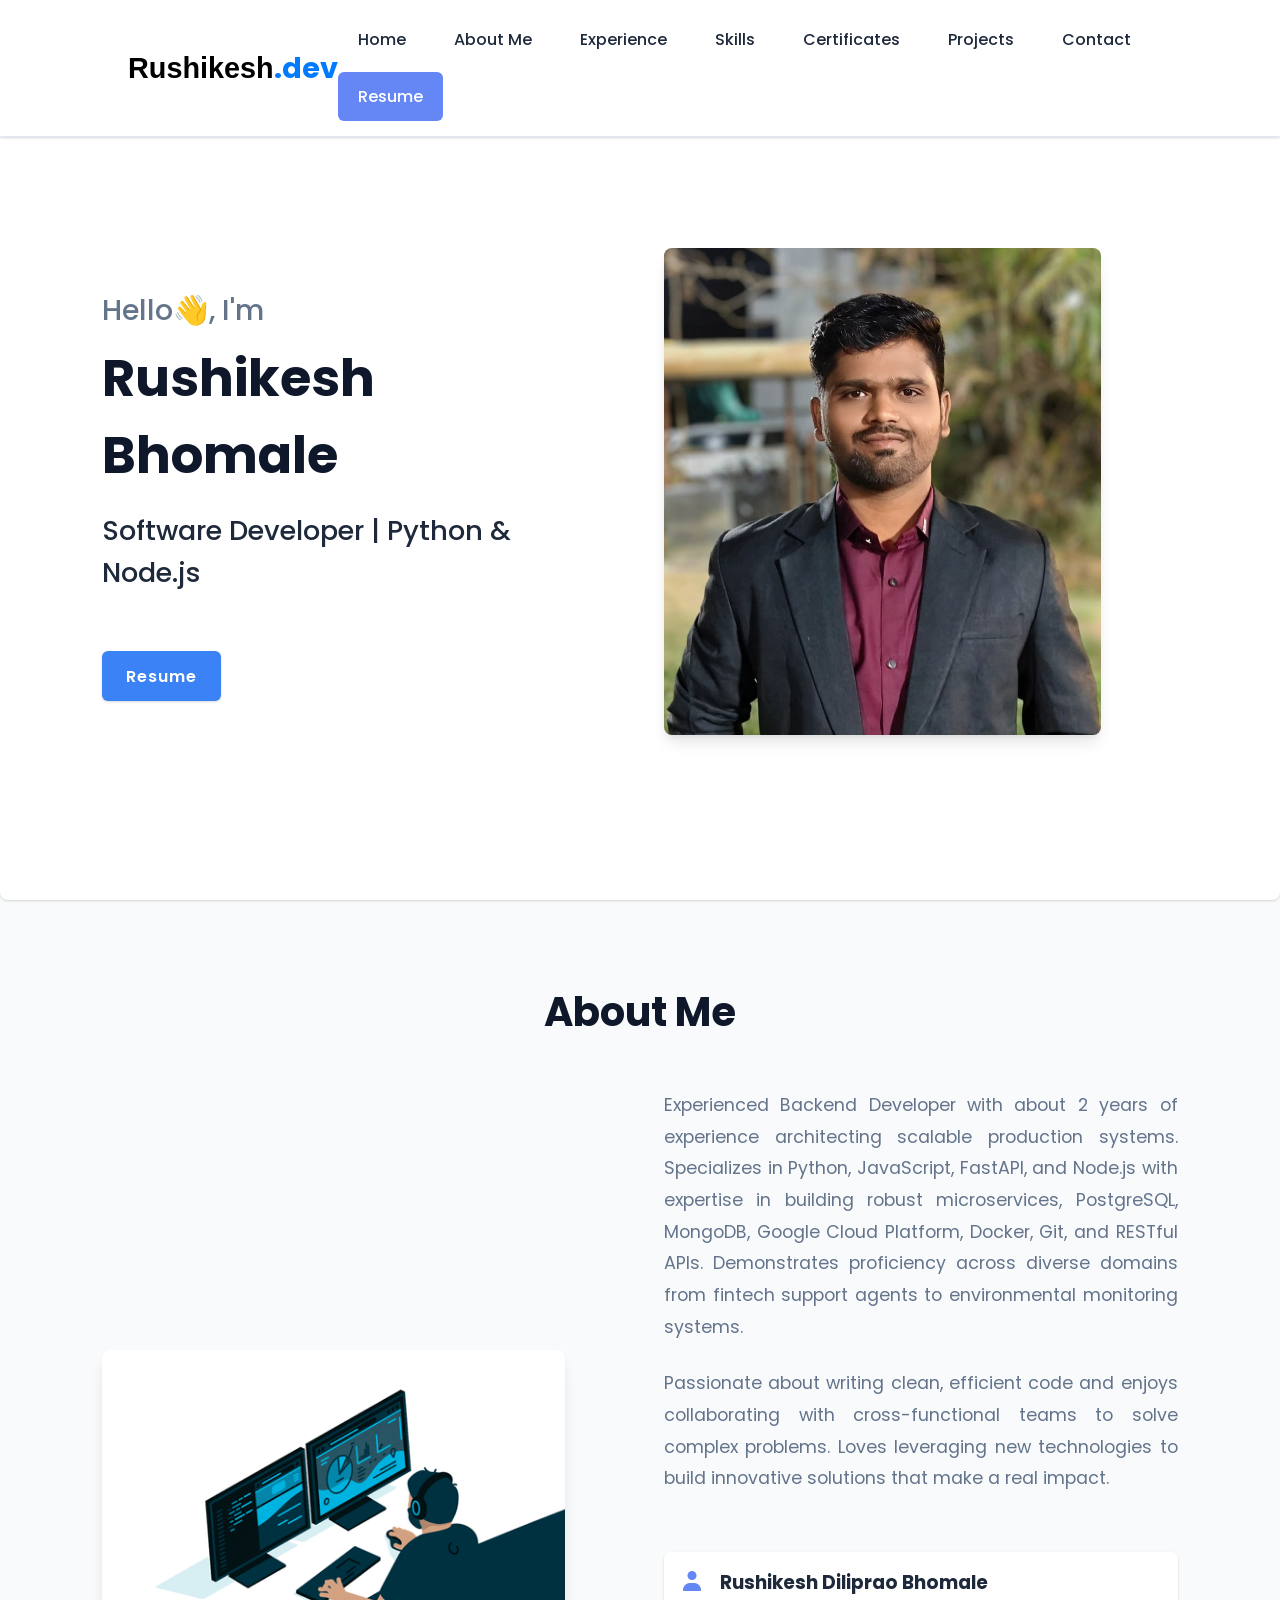
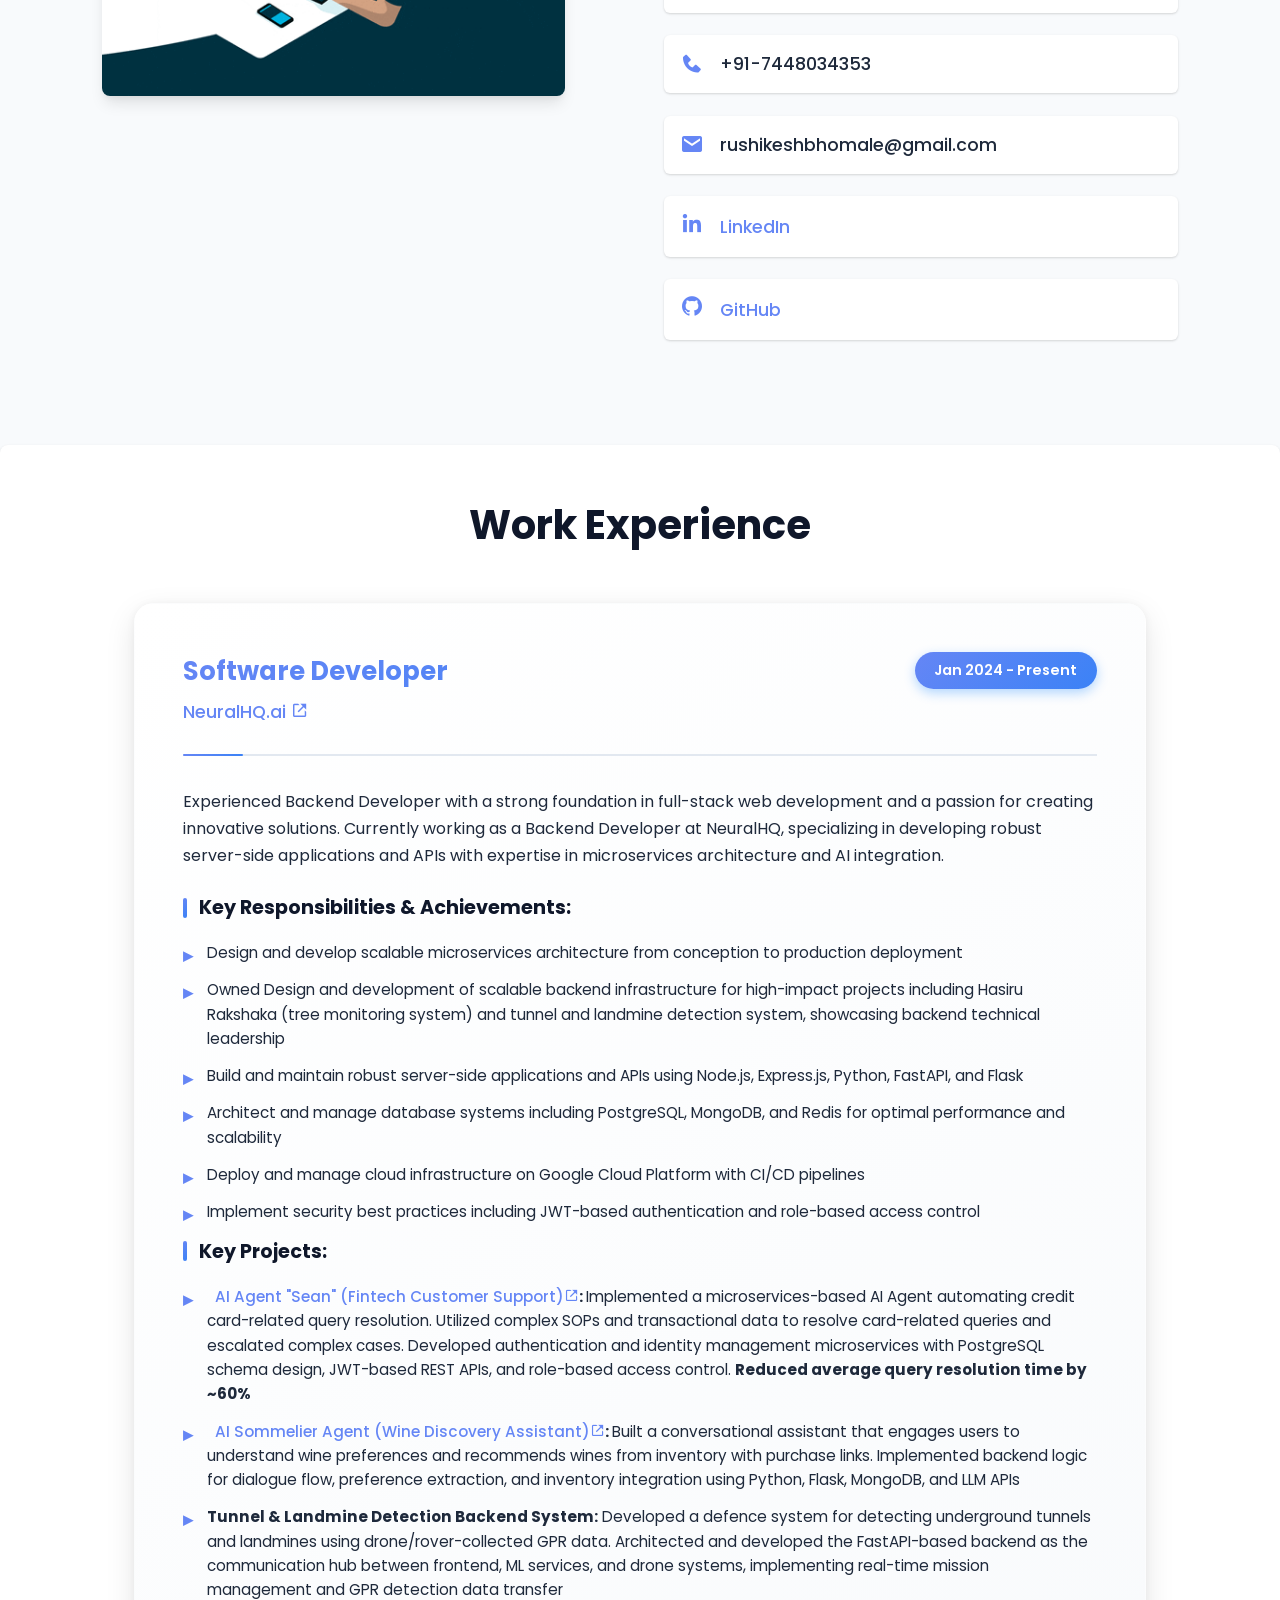
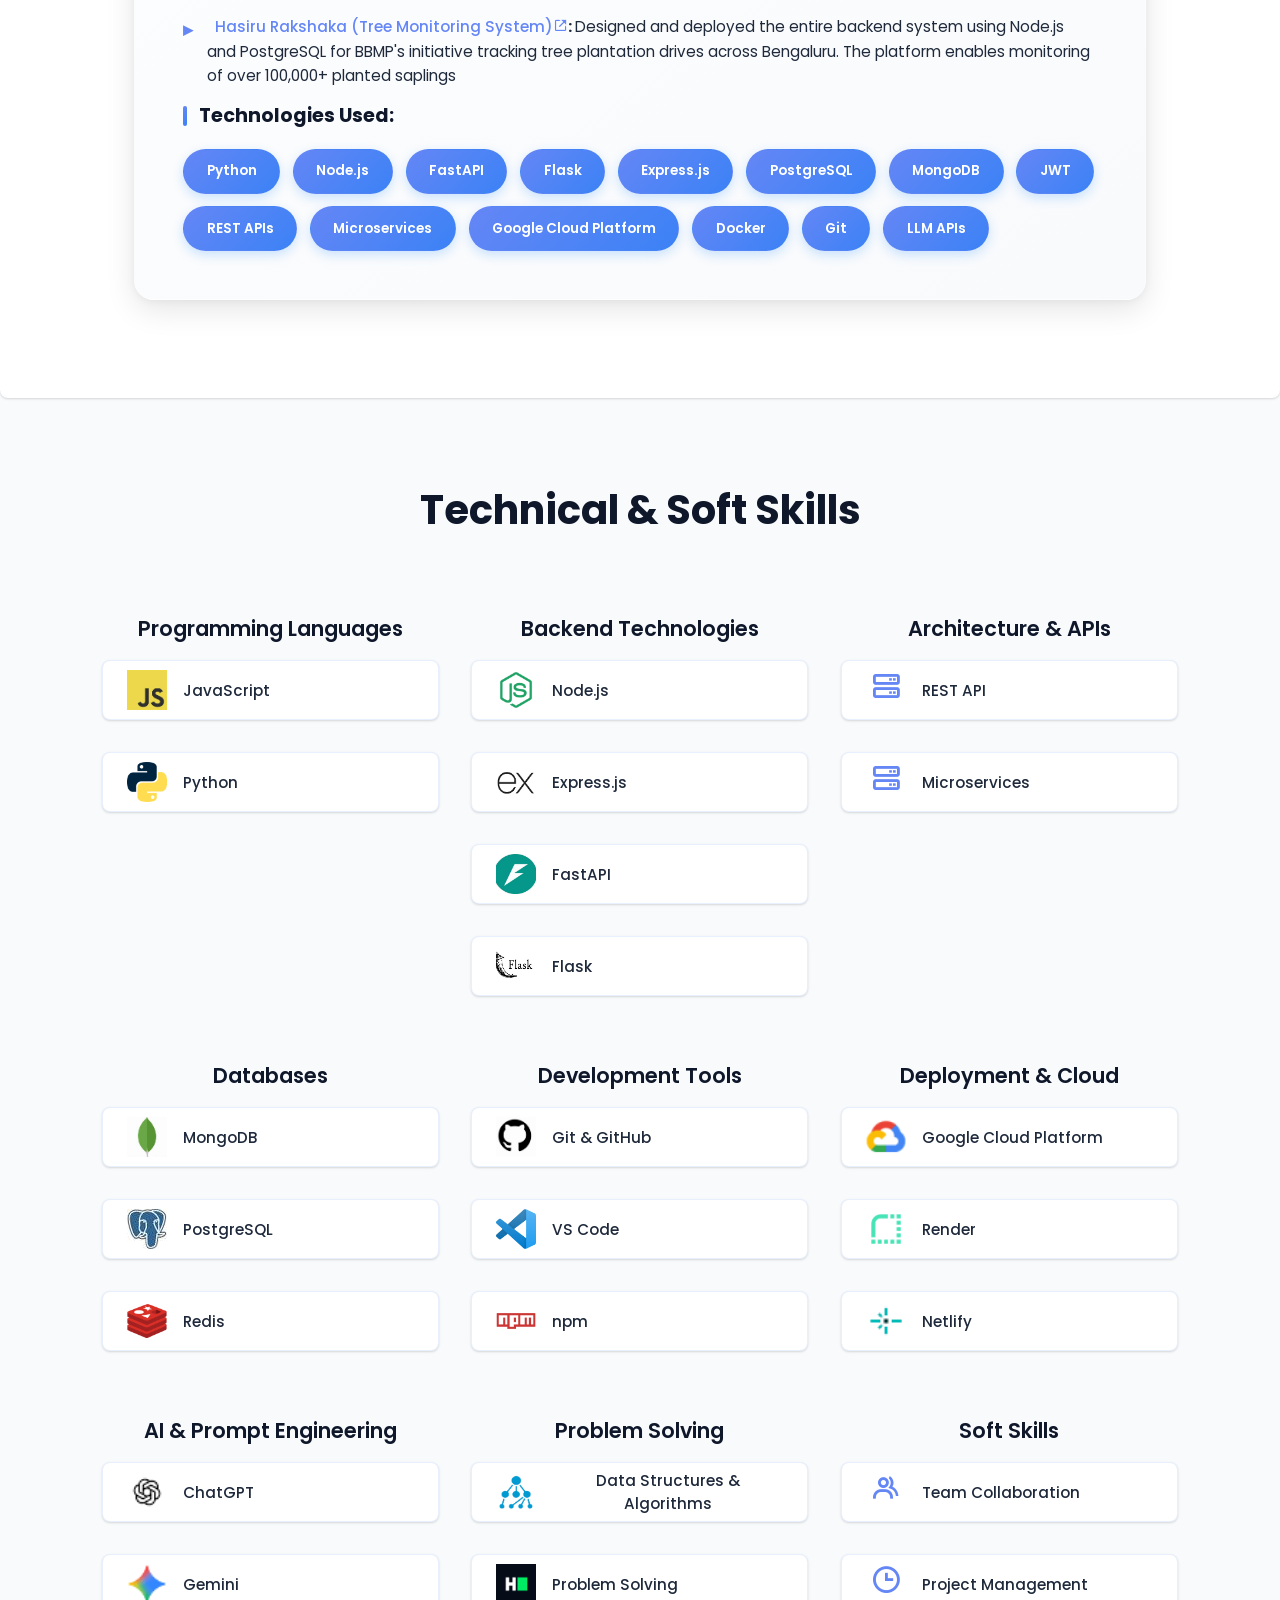
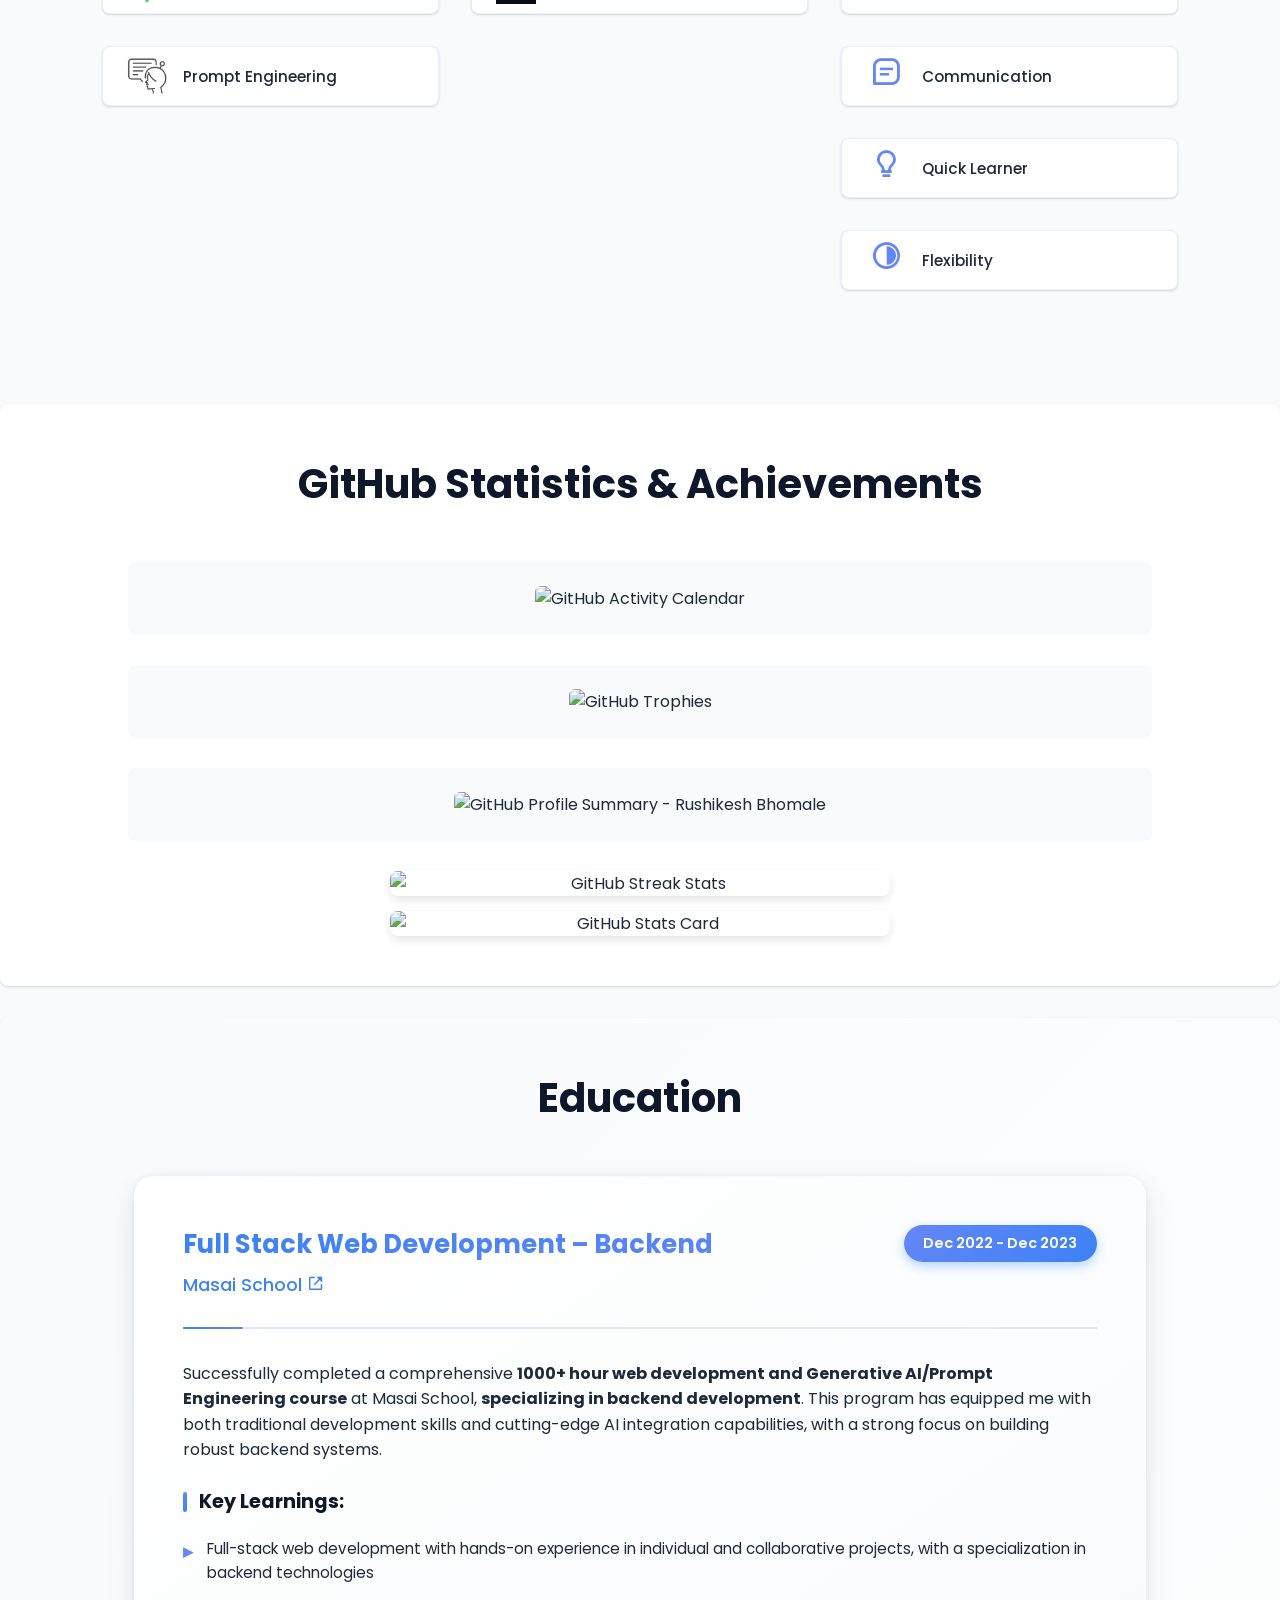
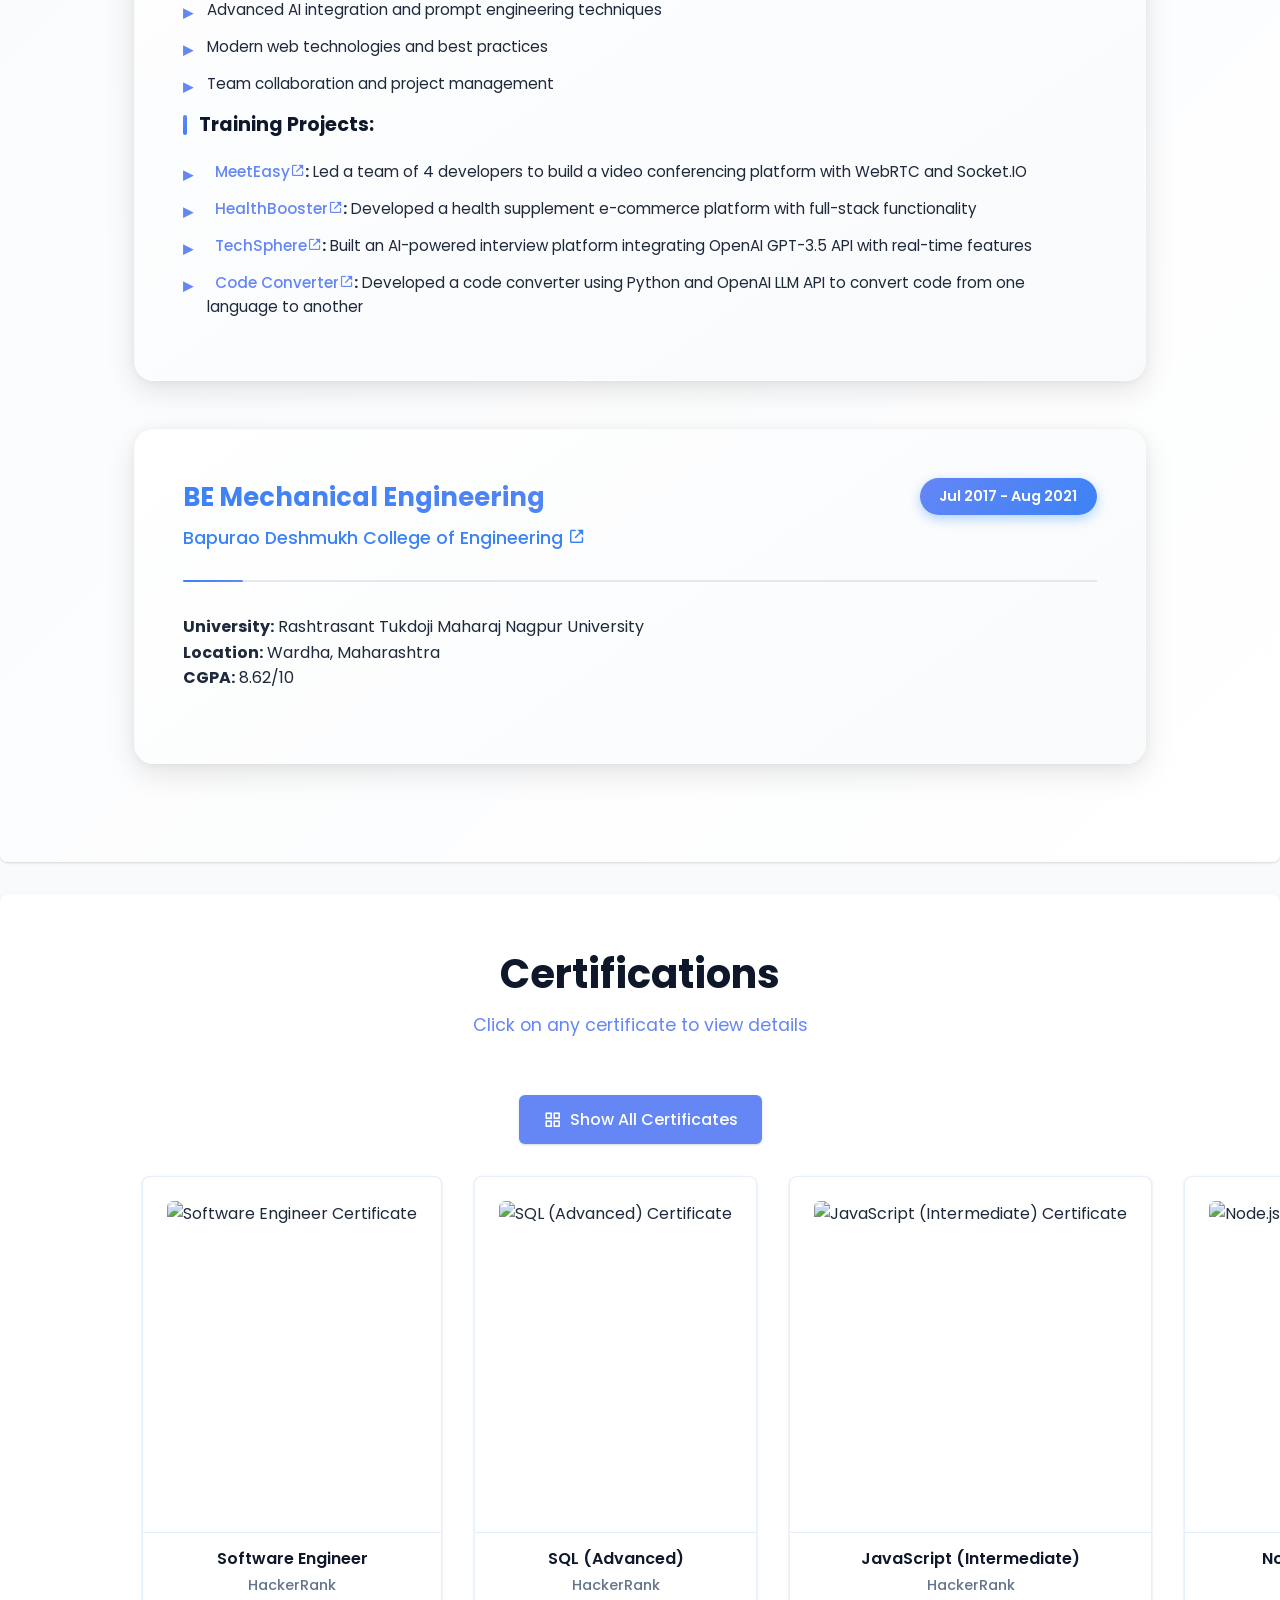
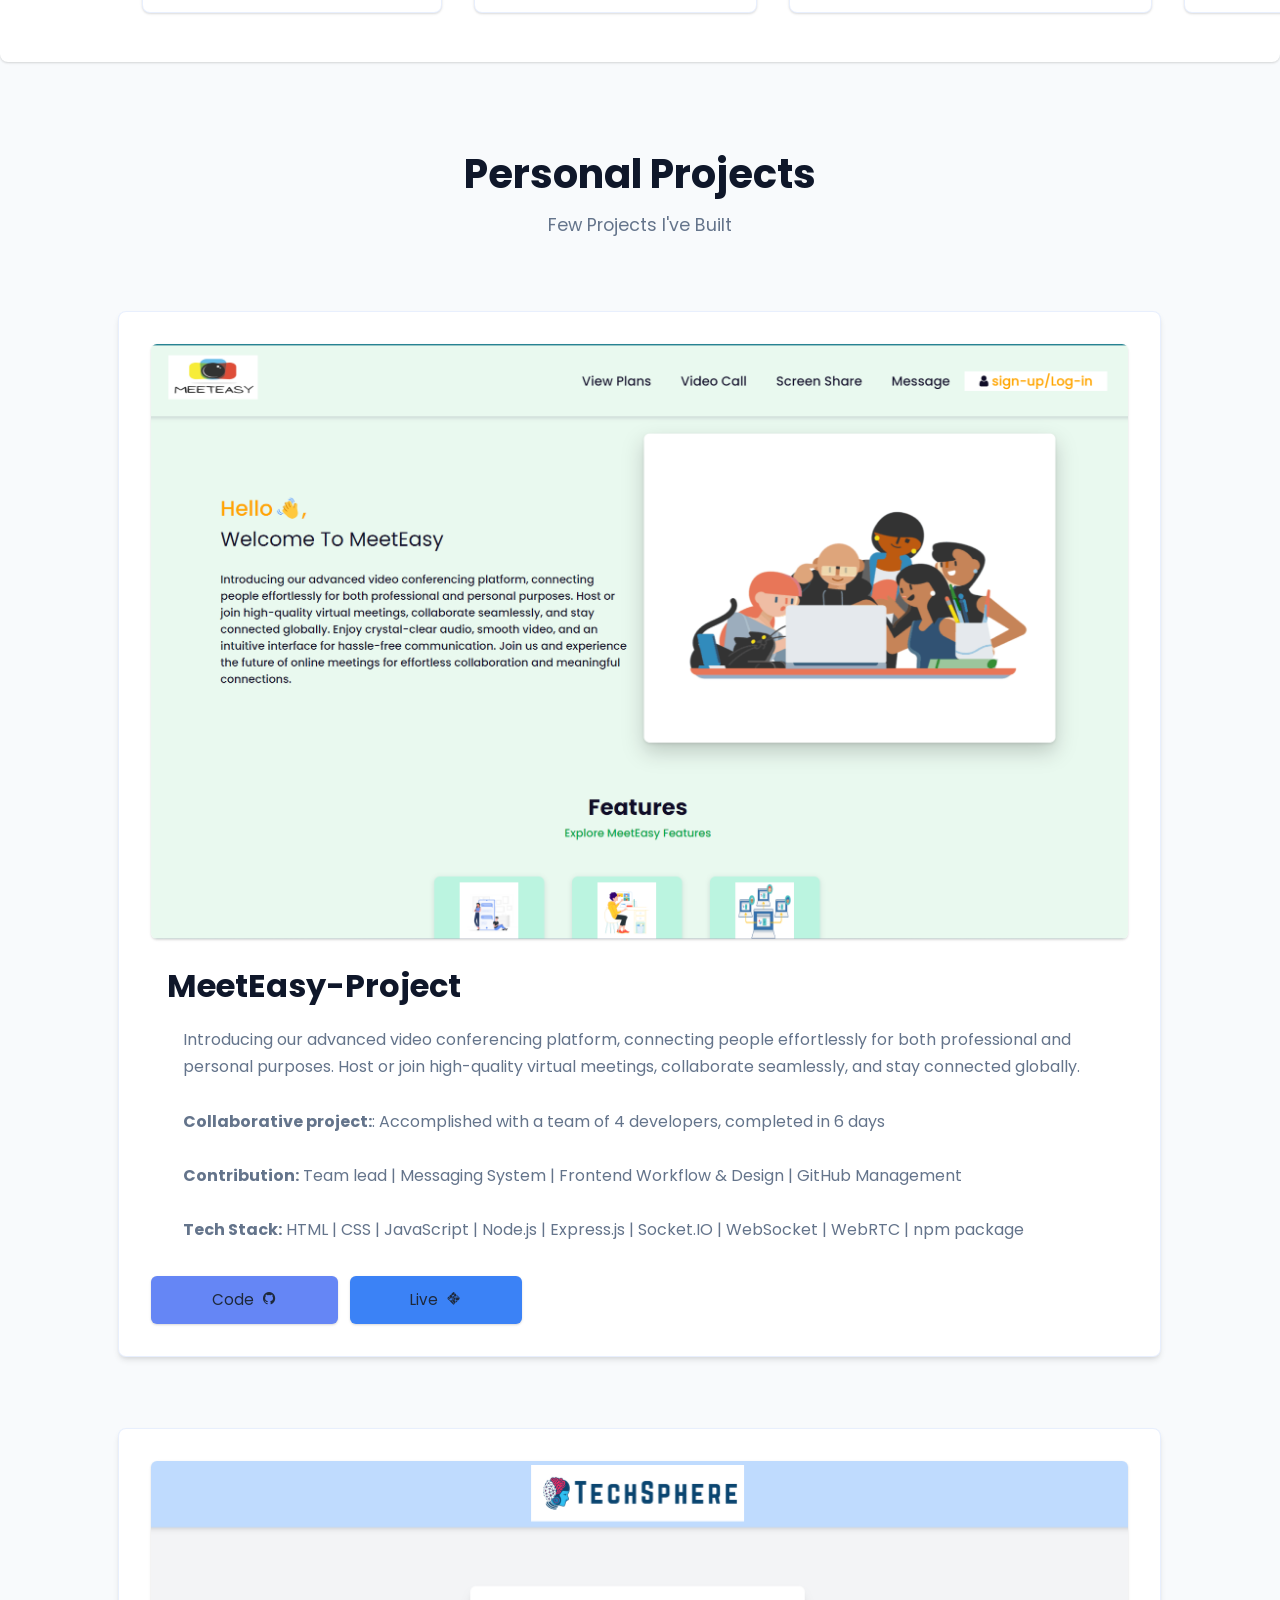
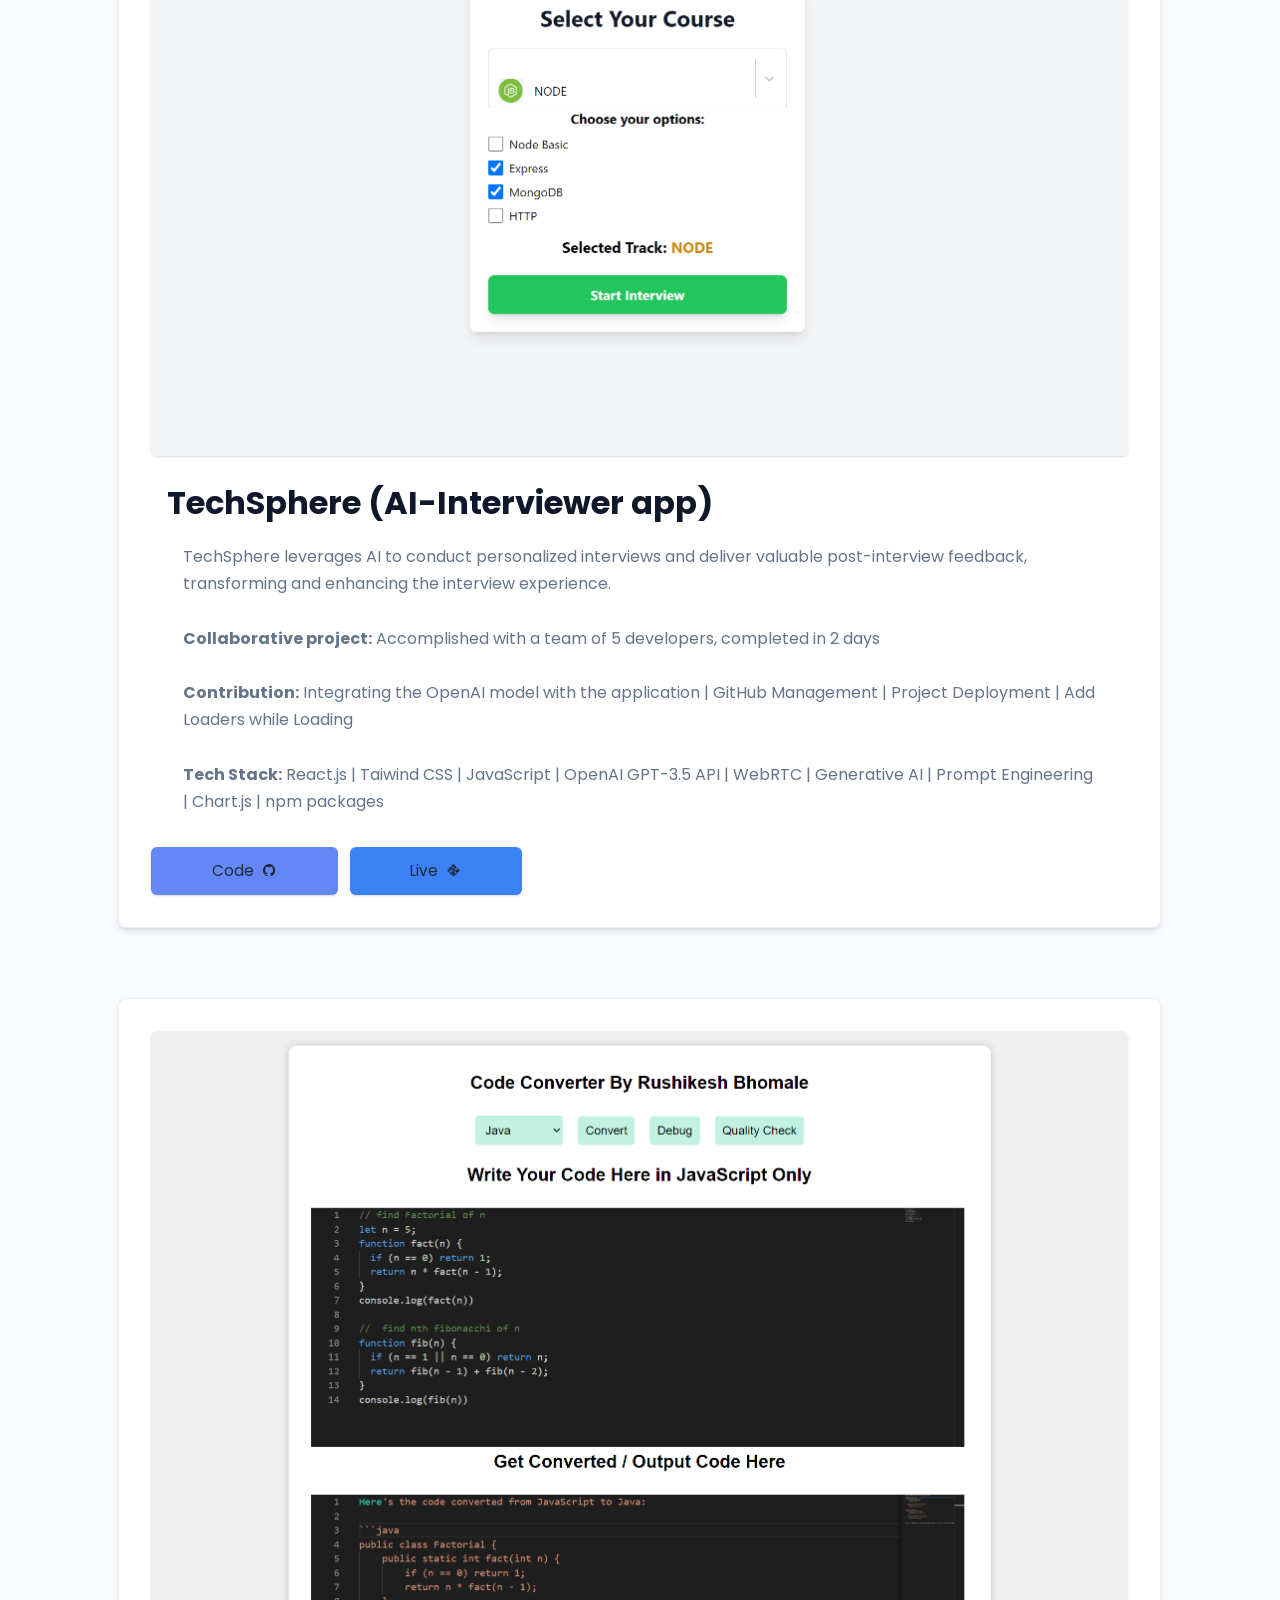
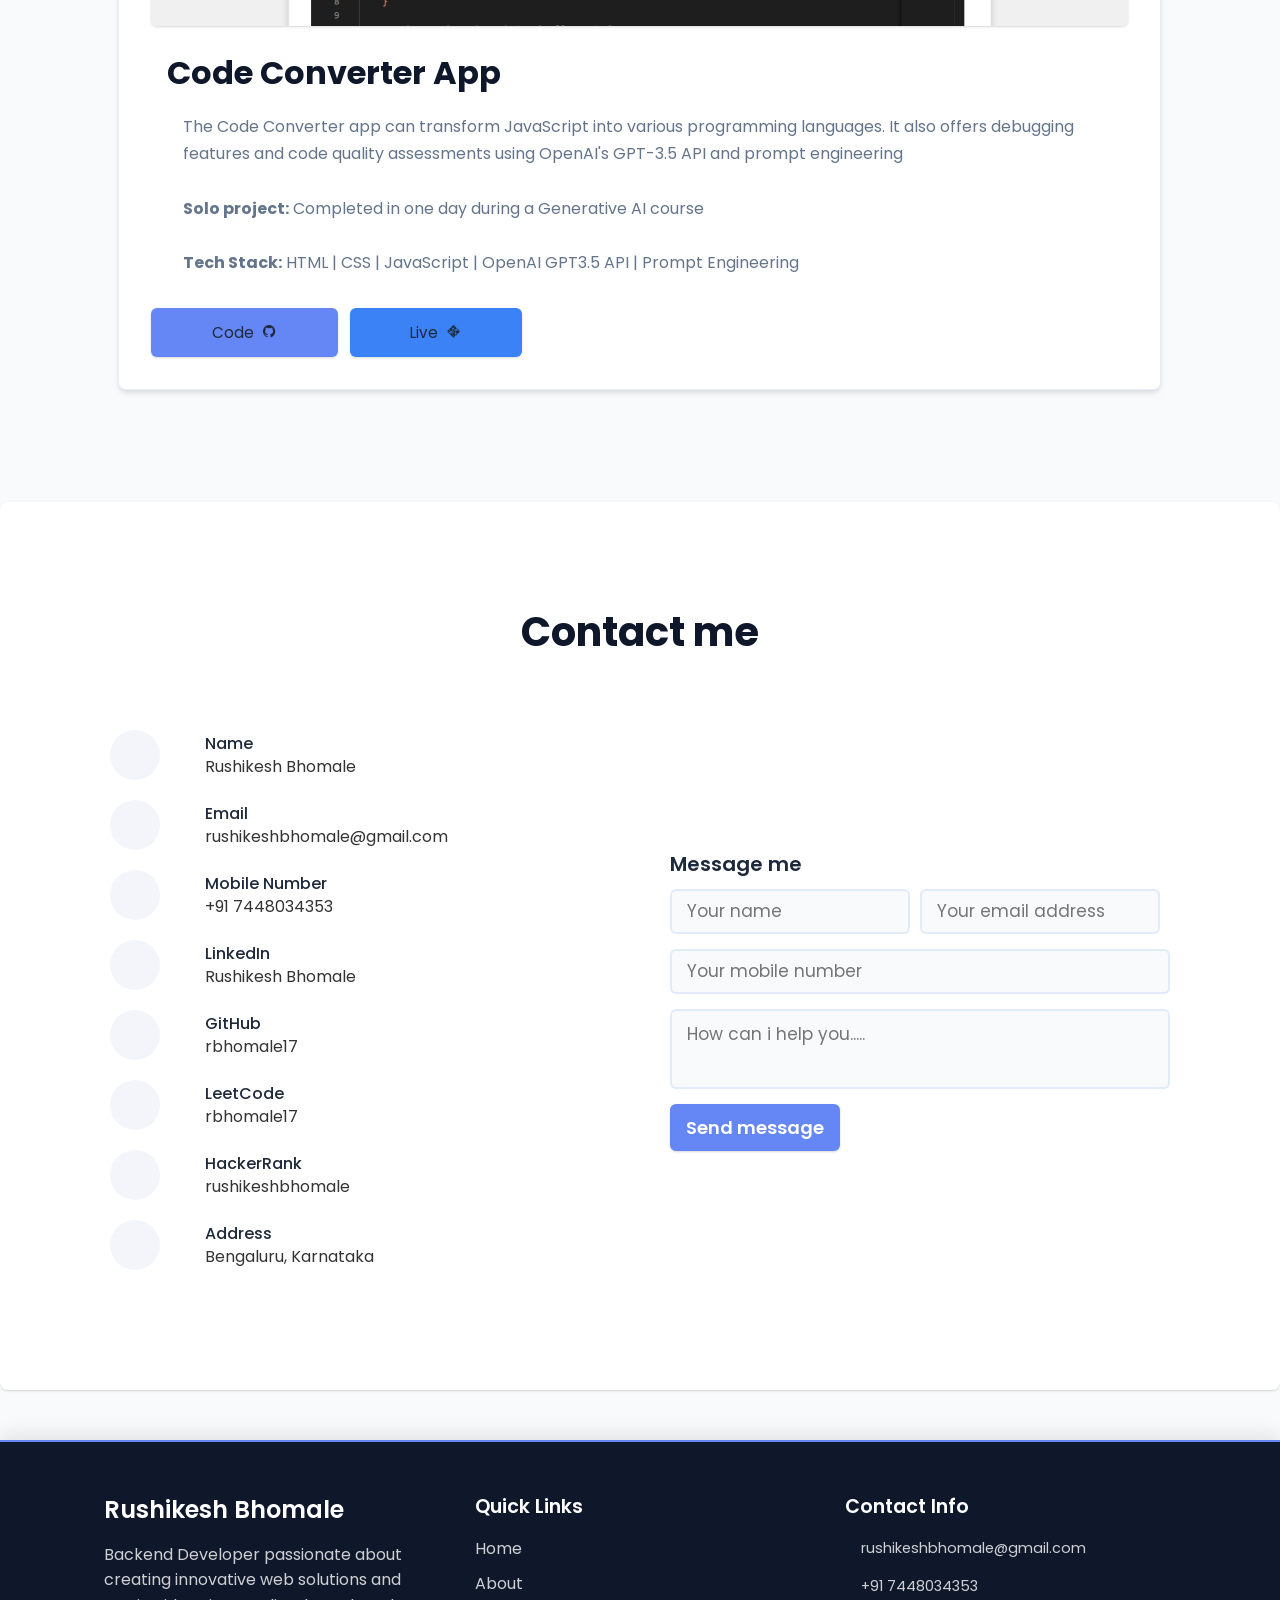
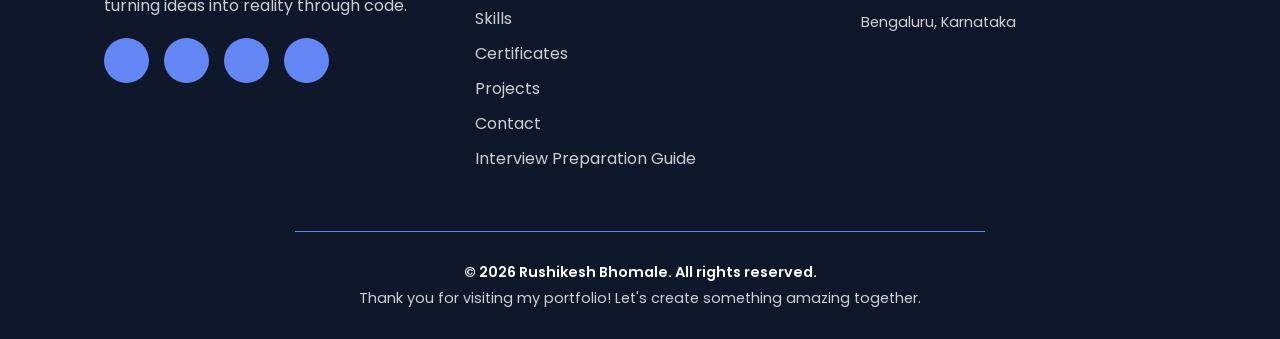
==== commit b4025ce8: "Update profile image and add new experience section for TIH Foundation (#30)" ====
--- a/index.html
+++ b/index.html
@@ -64,7 +64,7 @@
       </a>
     </div>
     <div class="home-img1">
-      <img src="./image/rushikesh_bhomale.jpg" alt="rushikesh_bhomale">
+      <img src="./image/rushikesh-bhomale-profile.jpg" alt="rushikesh_bhomale">
     </div>
 
   </section>
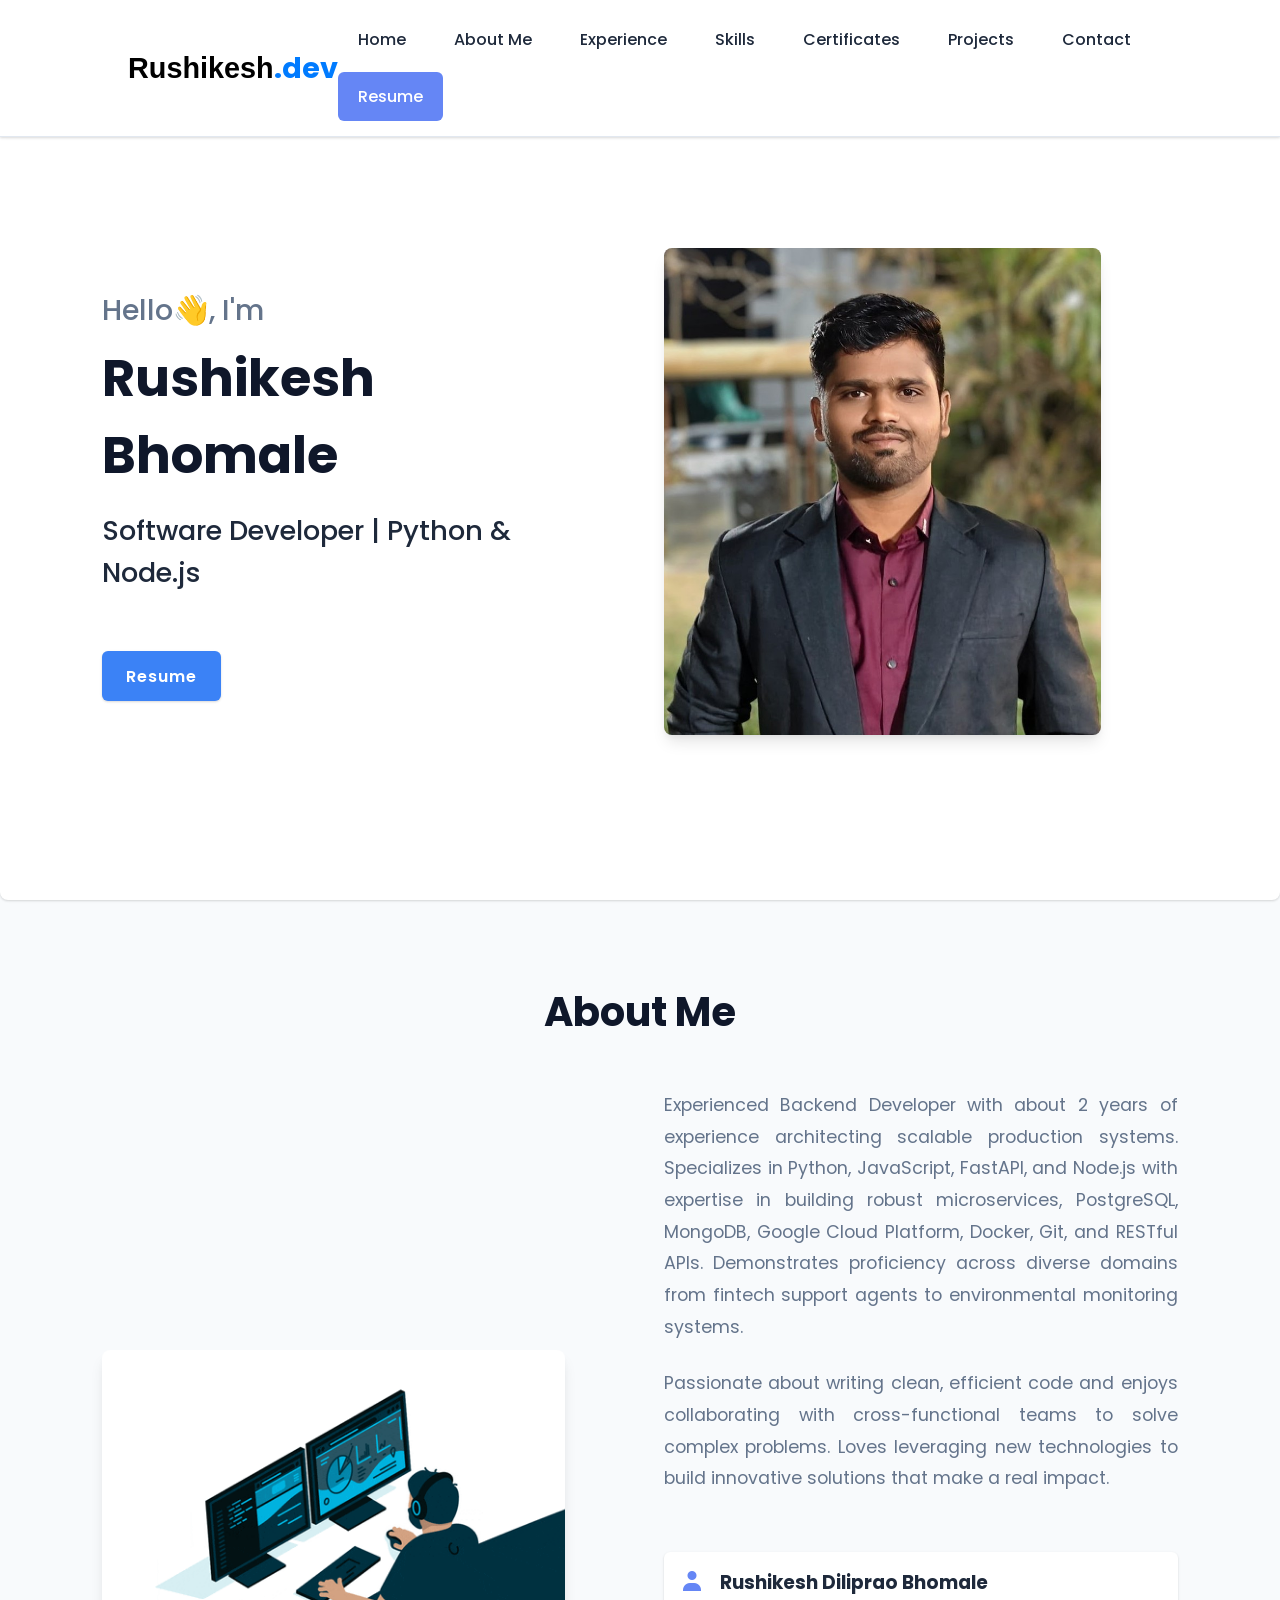
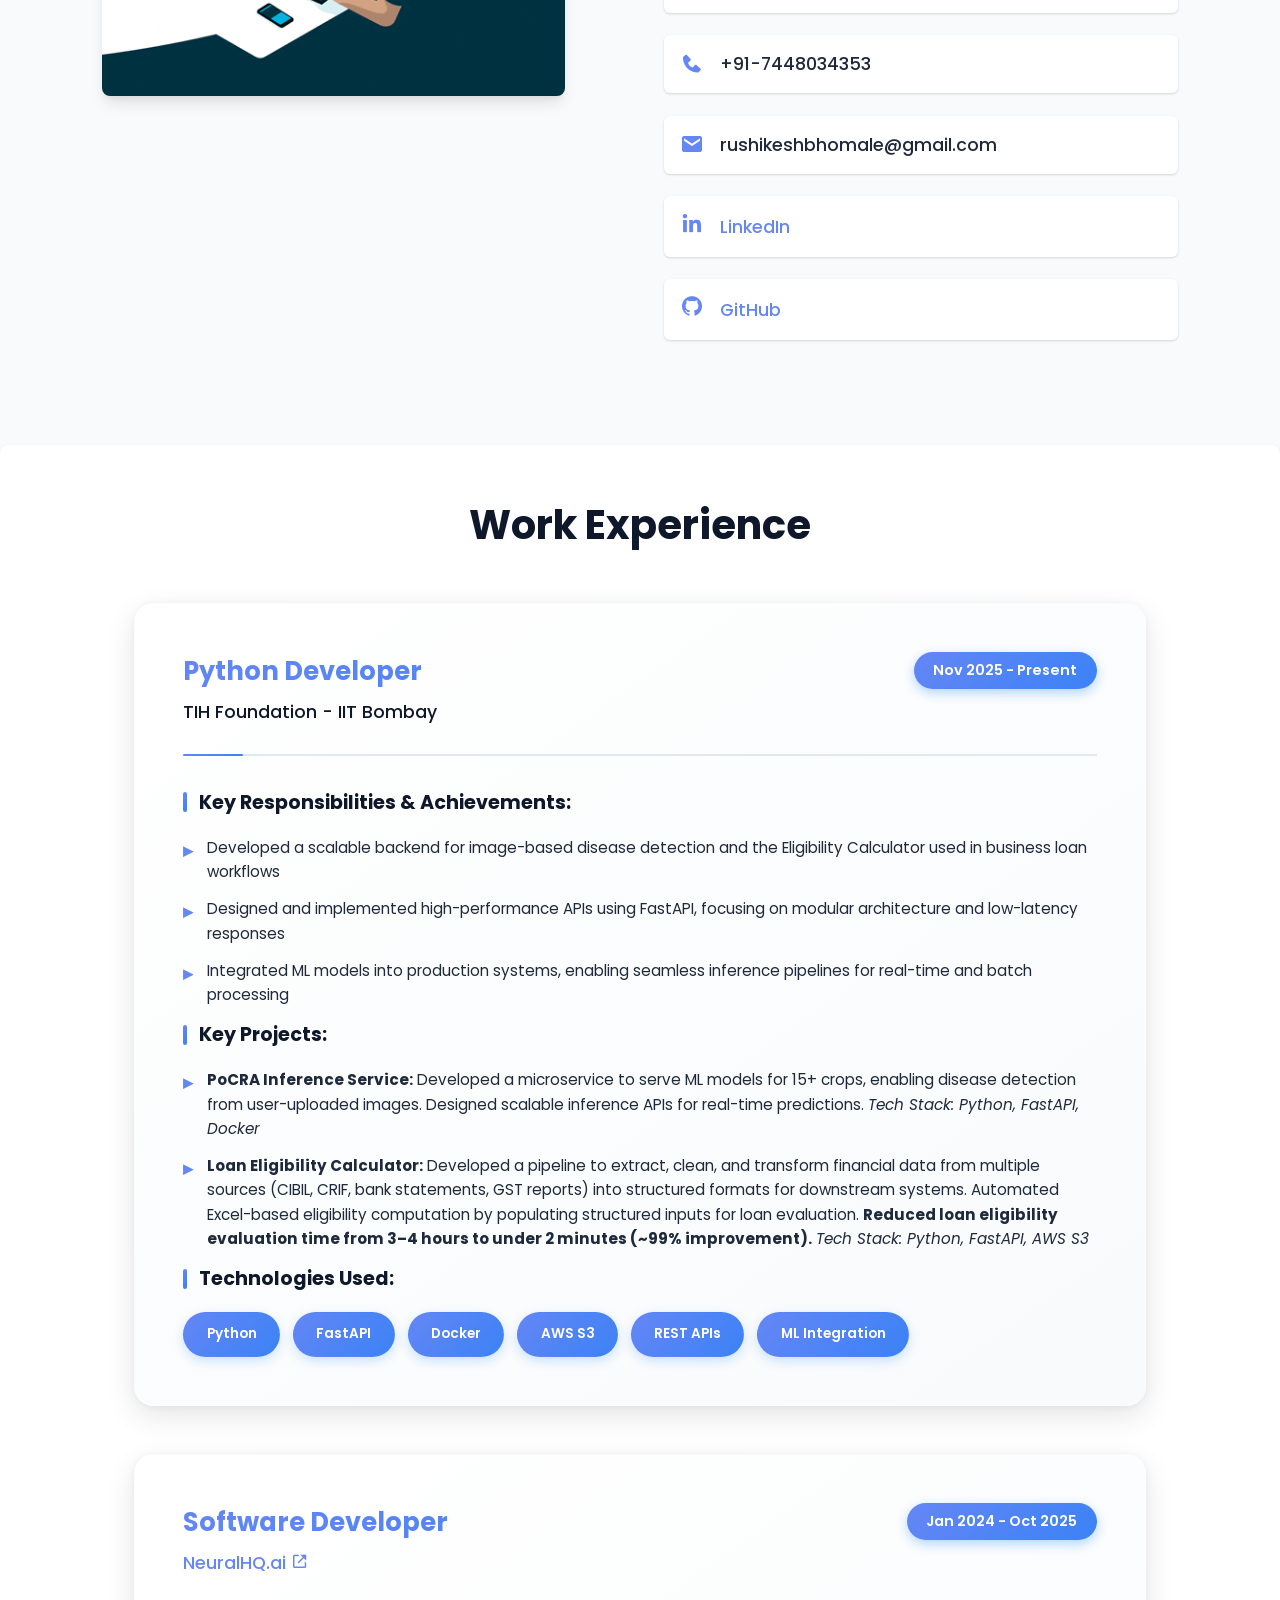
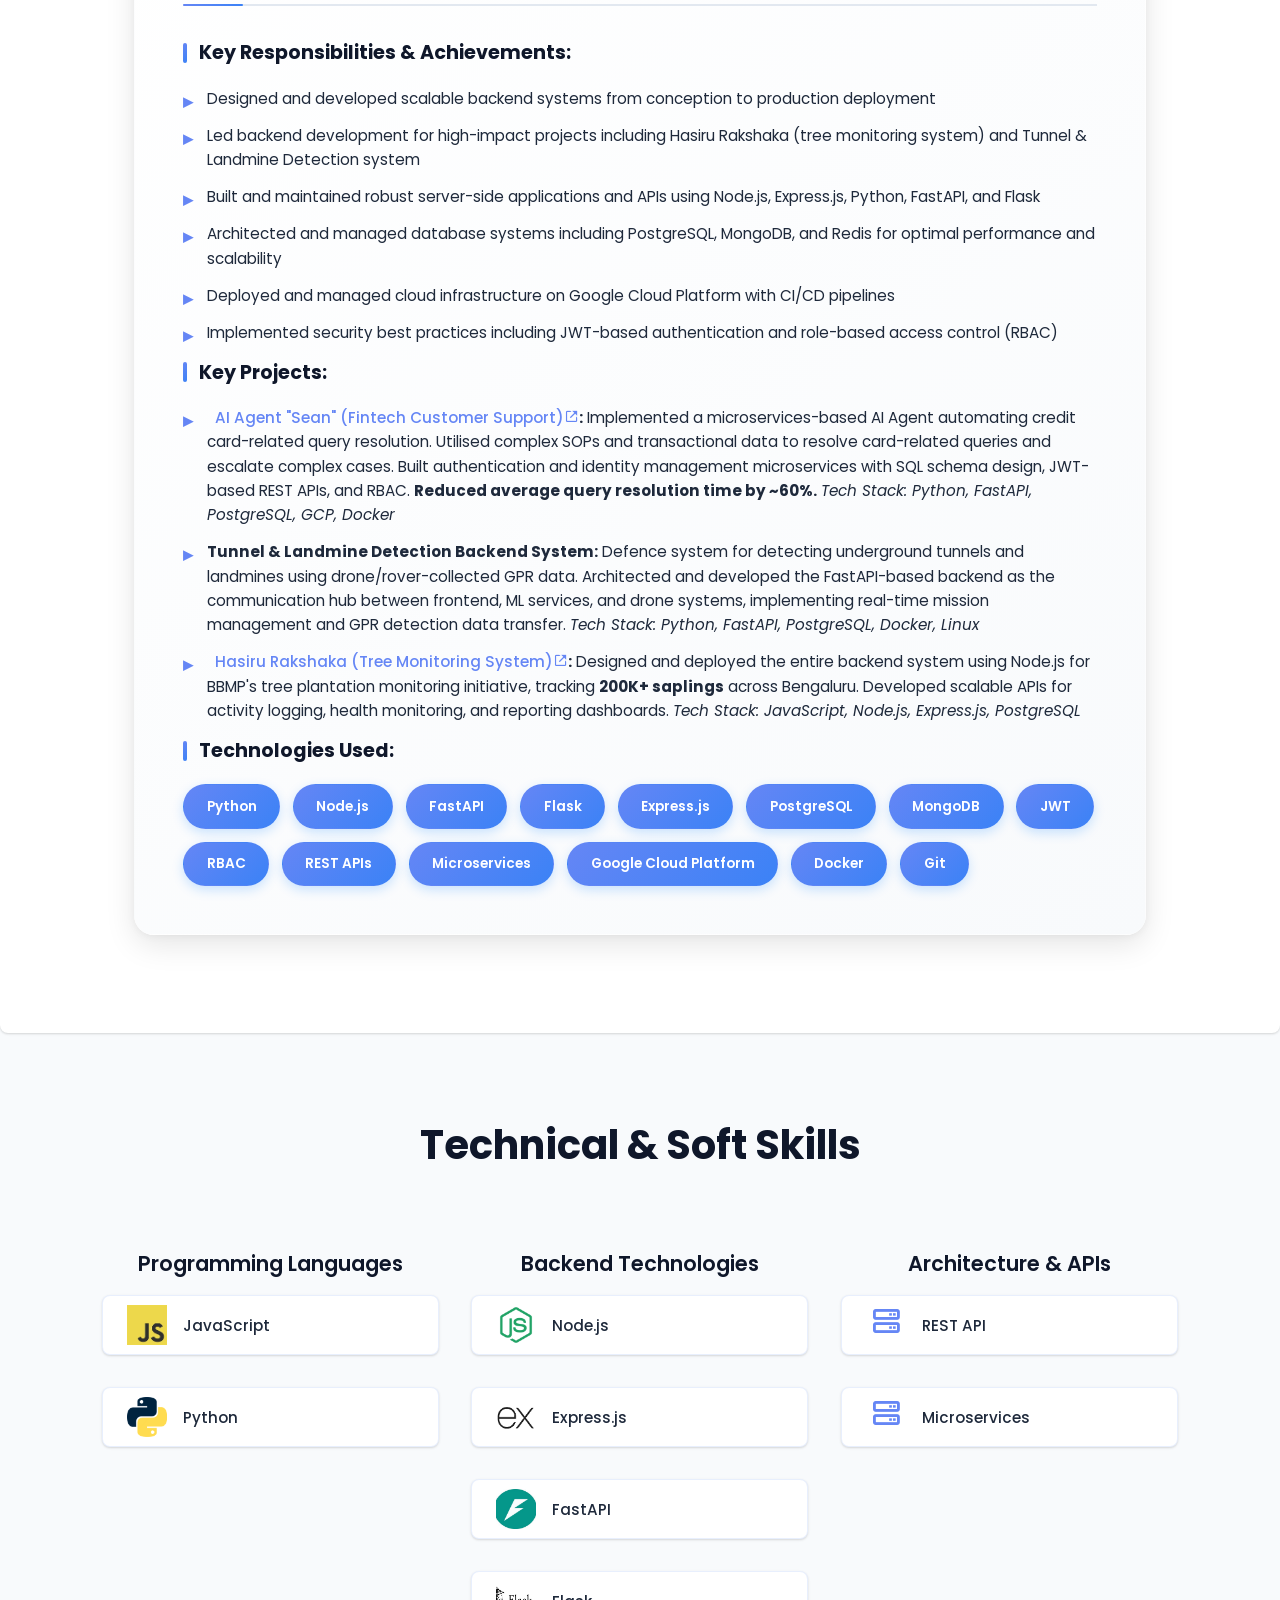
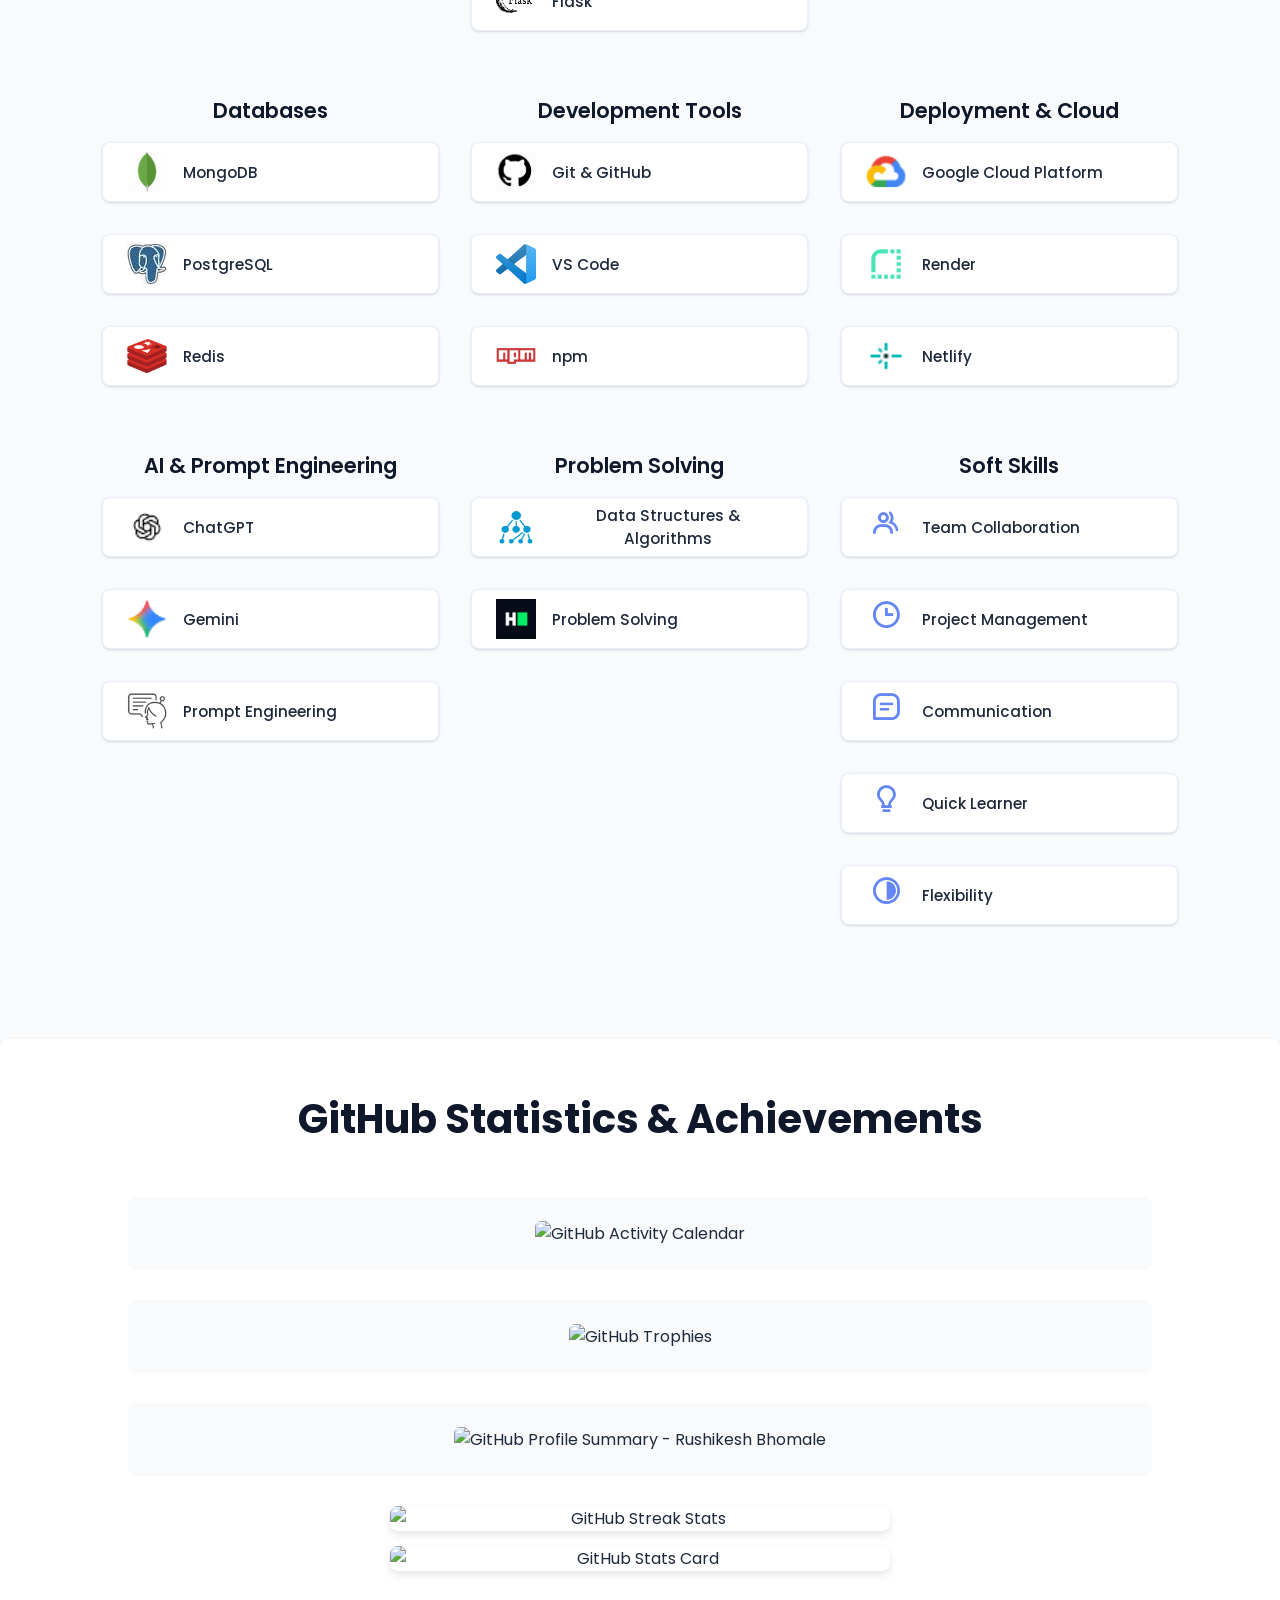
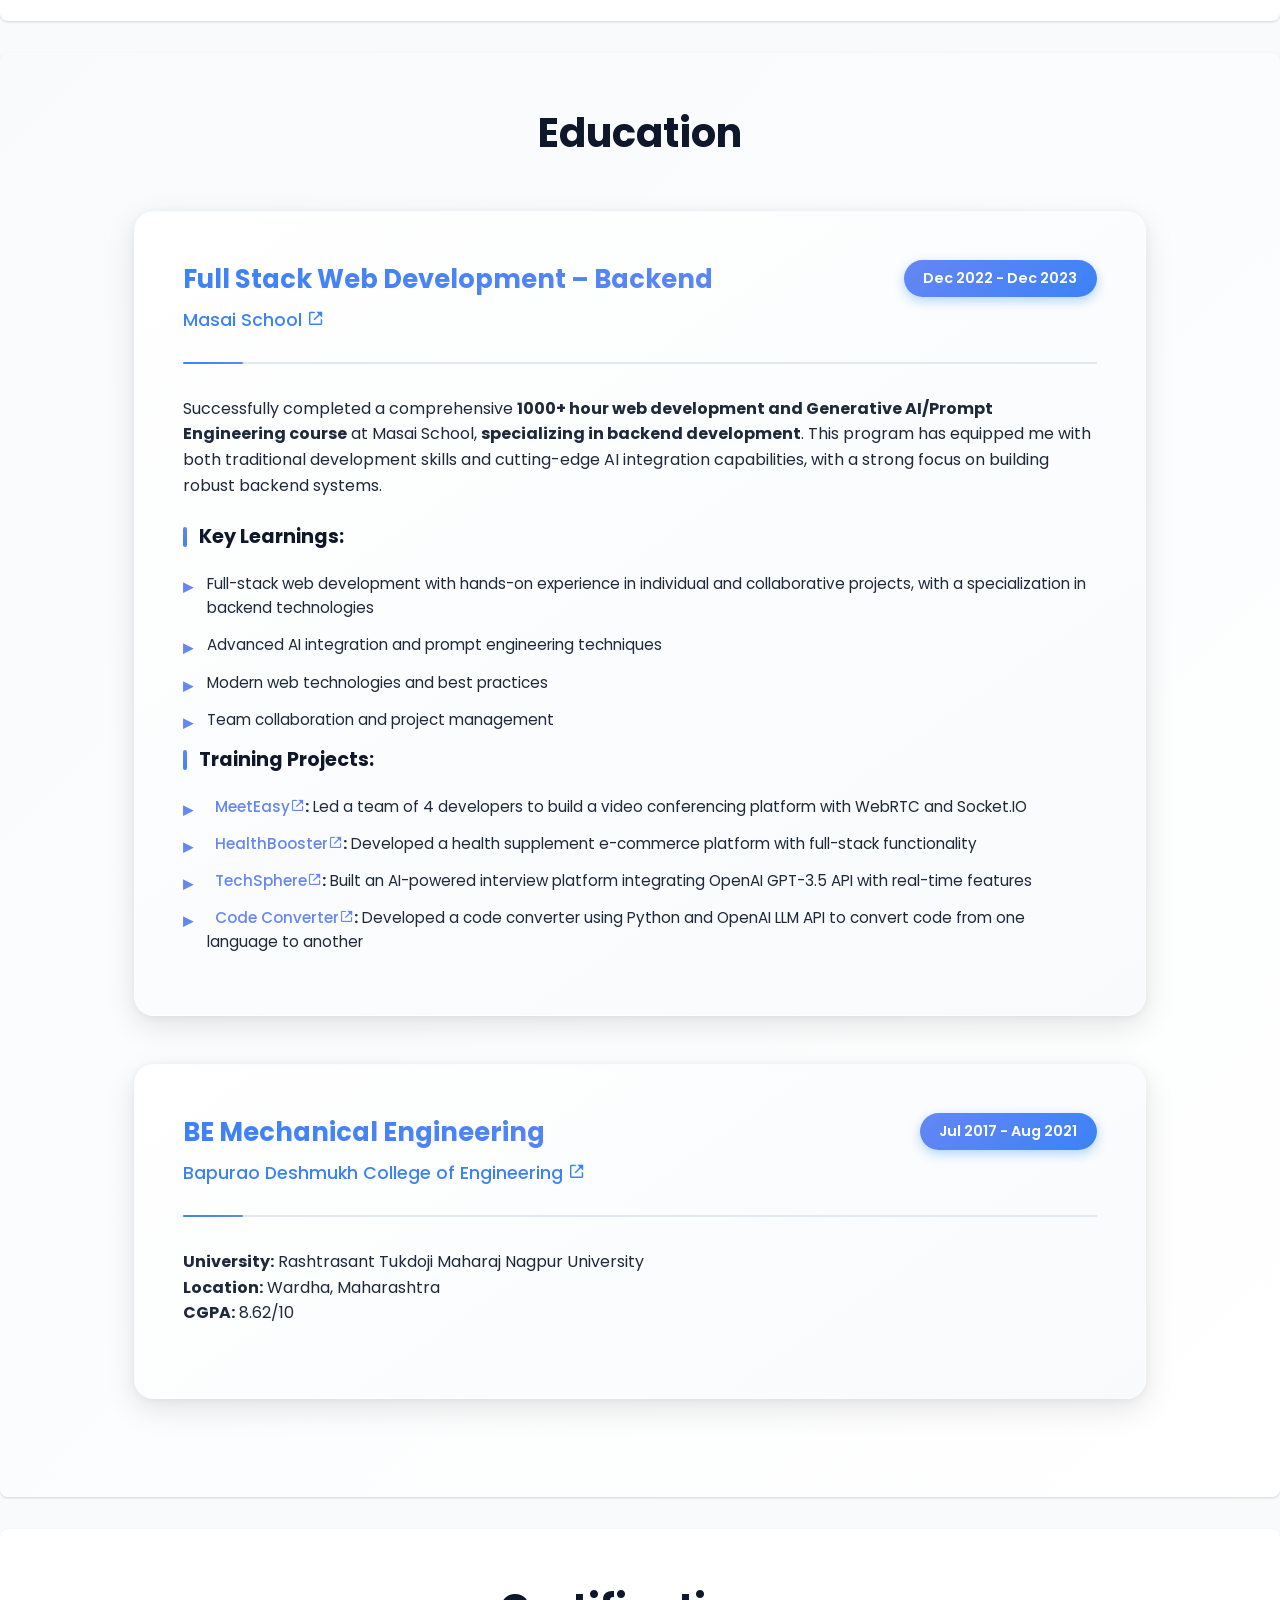
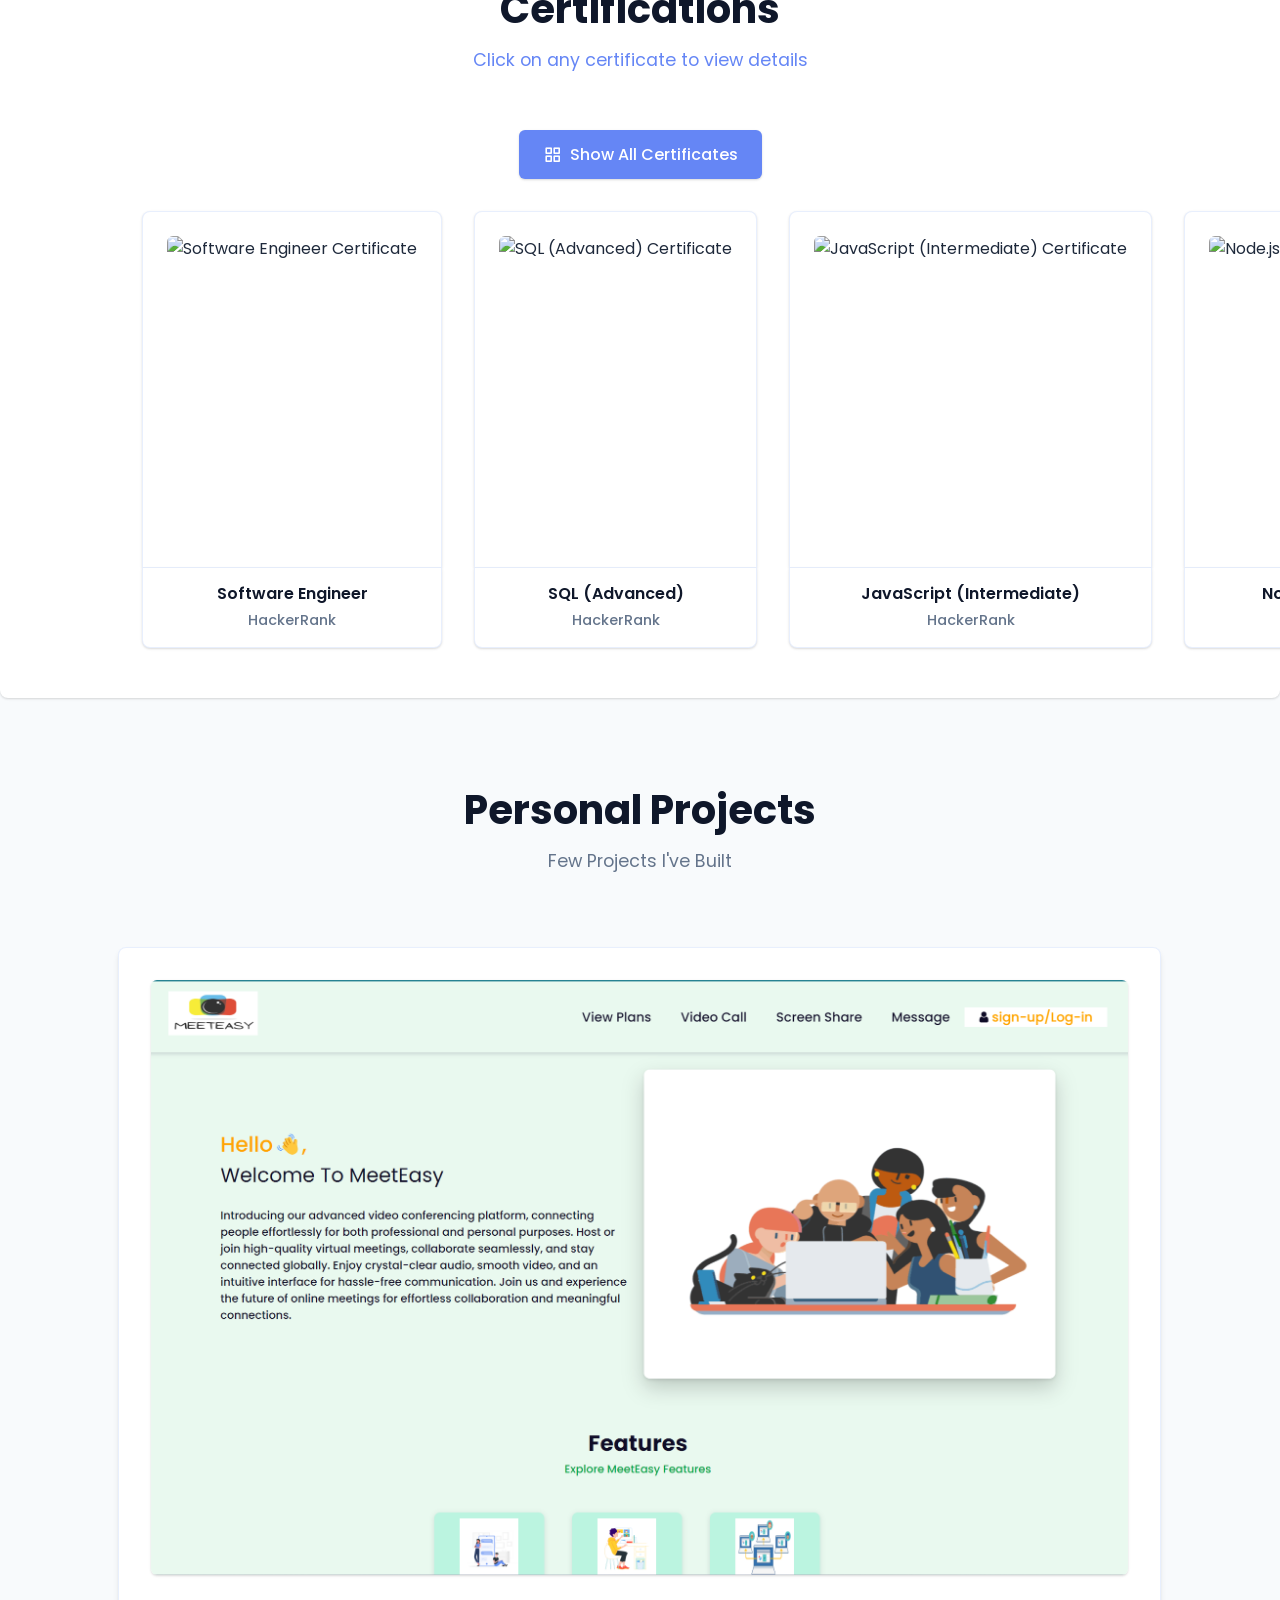
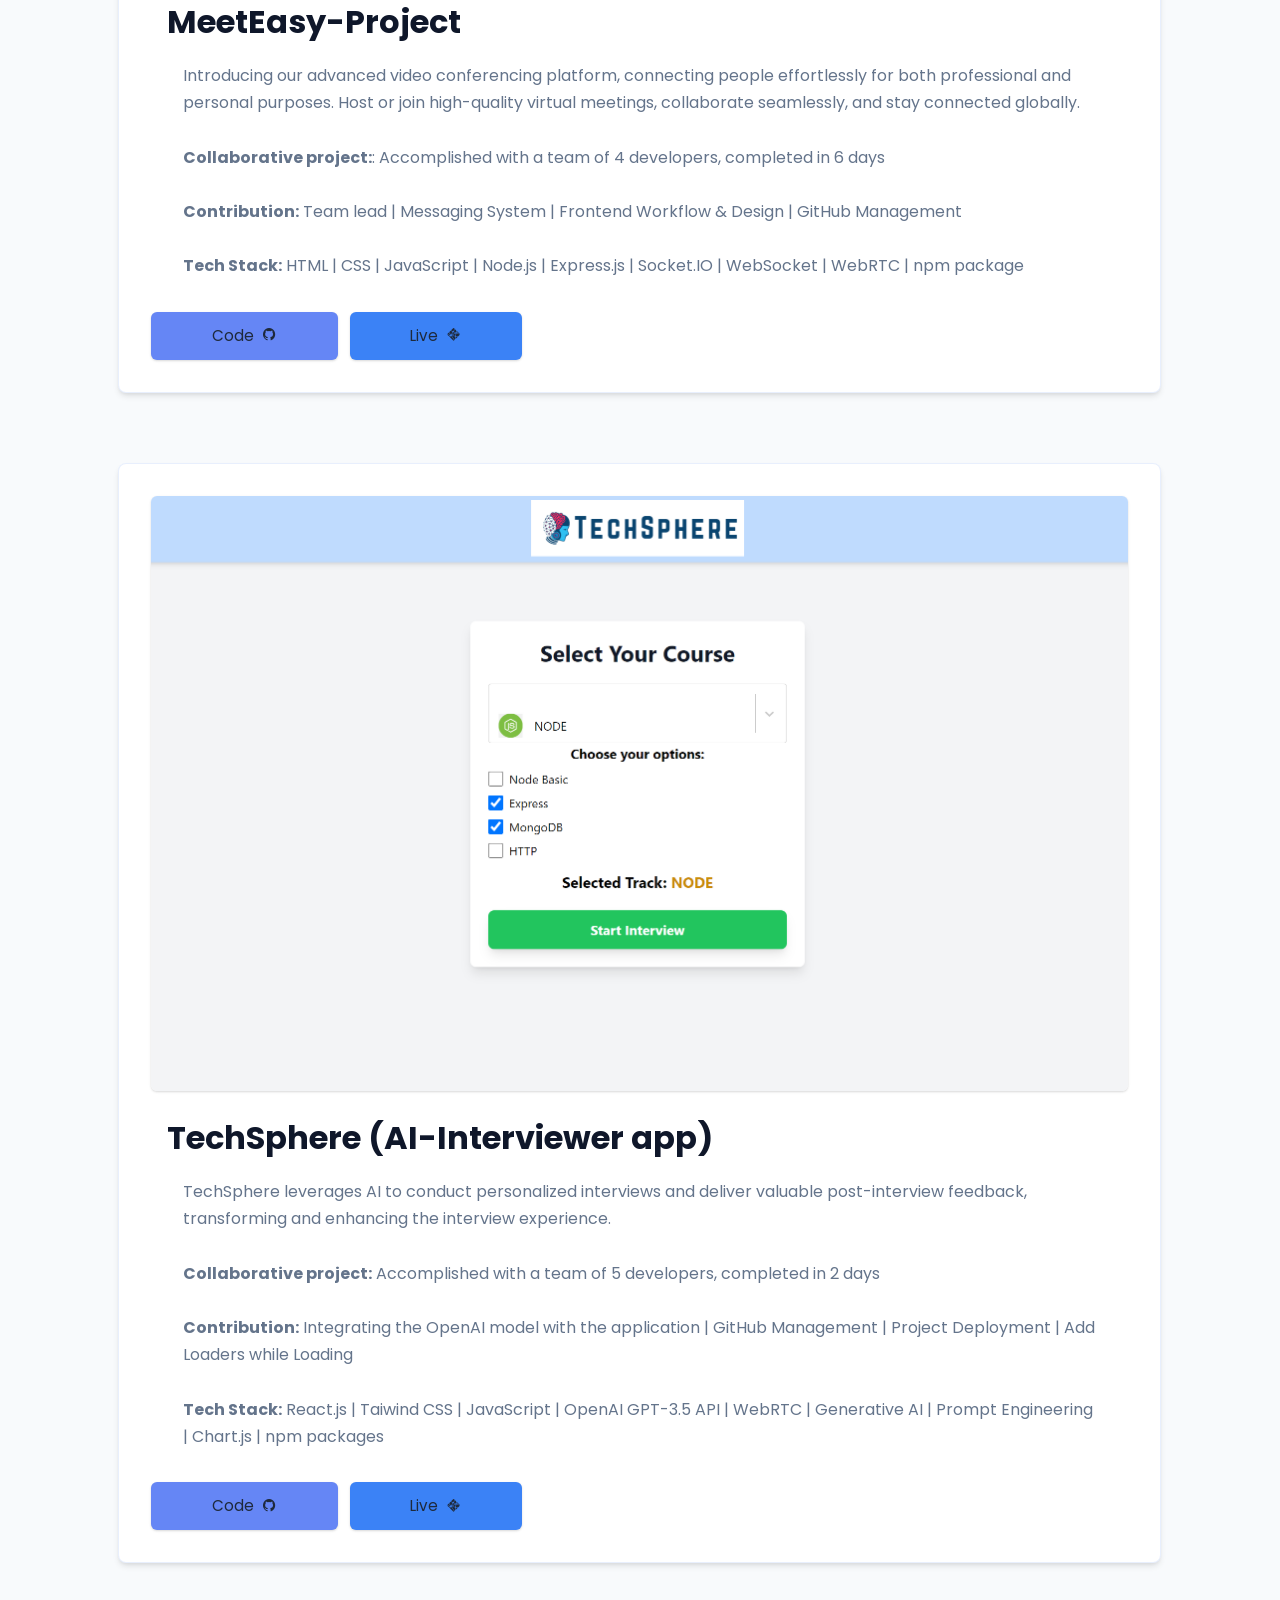
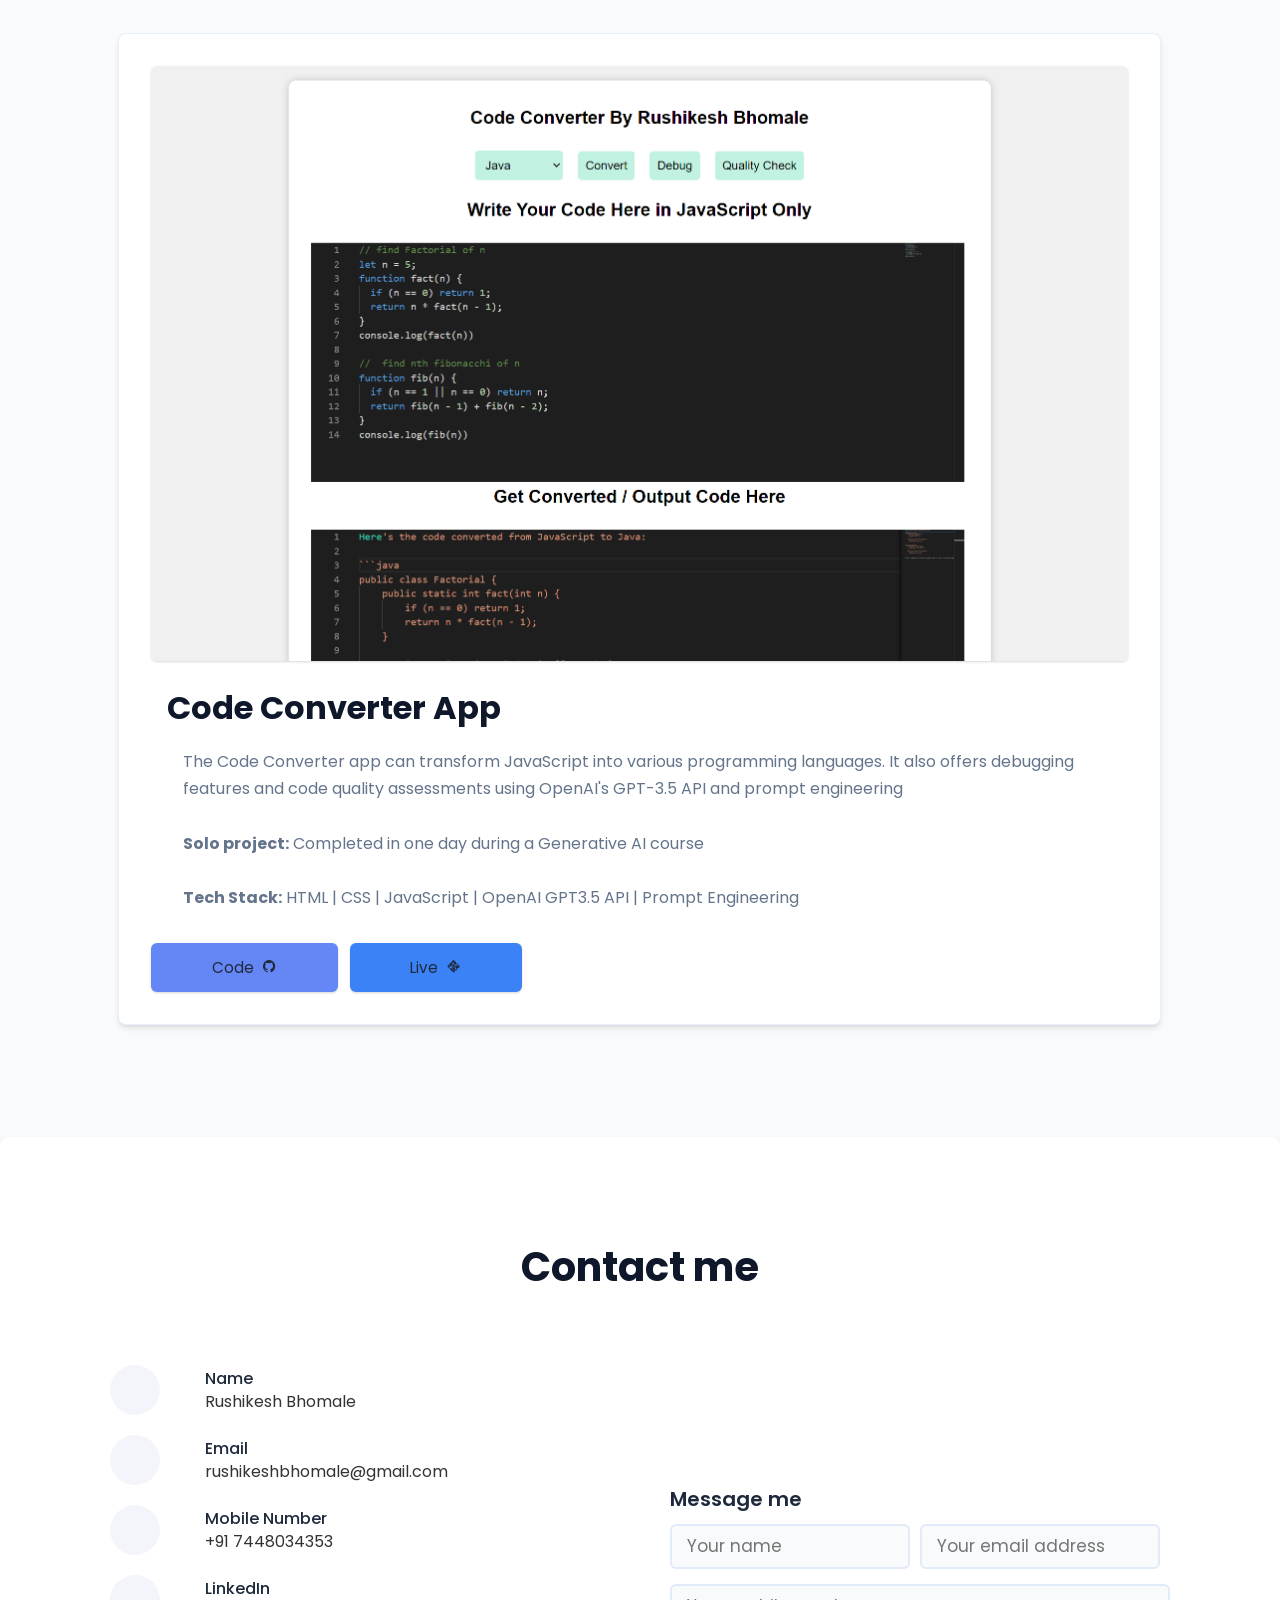
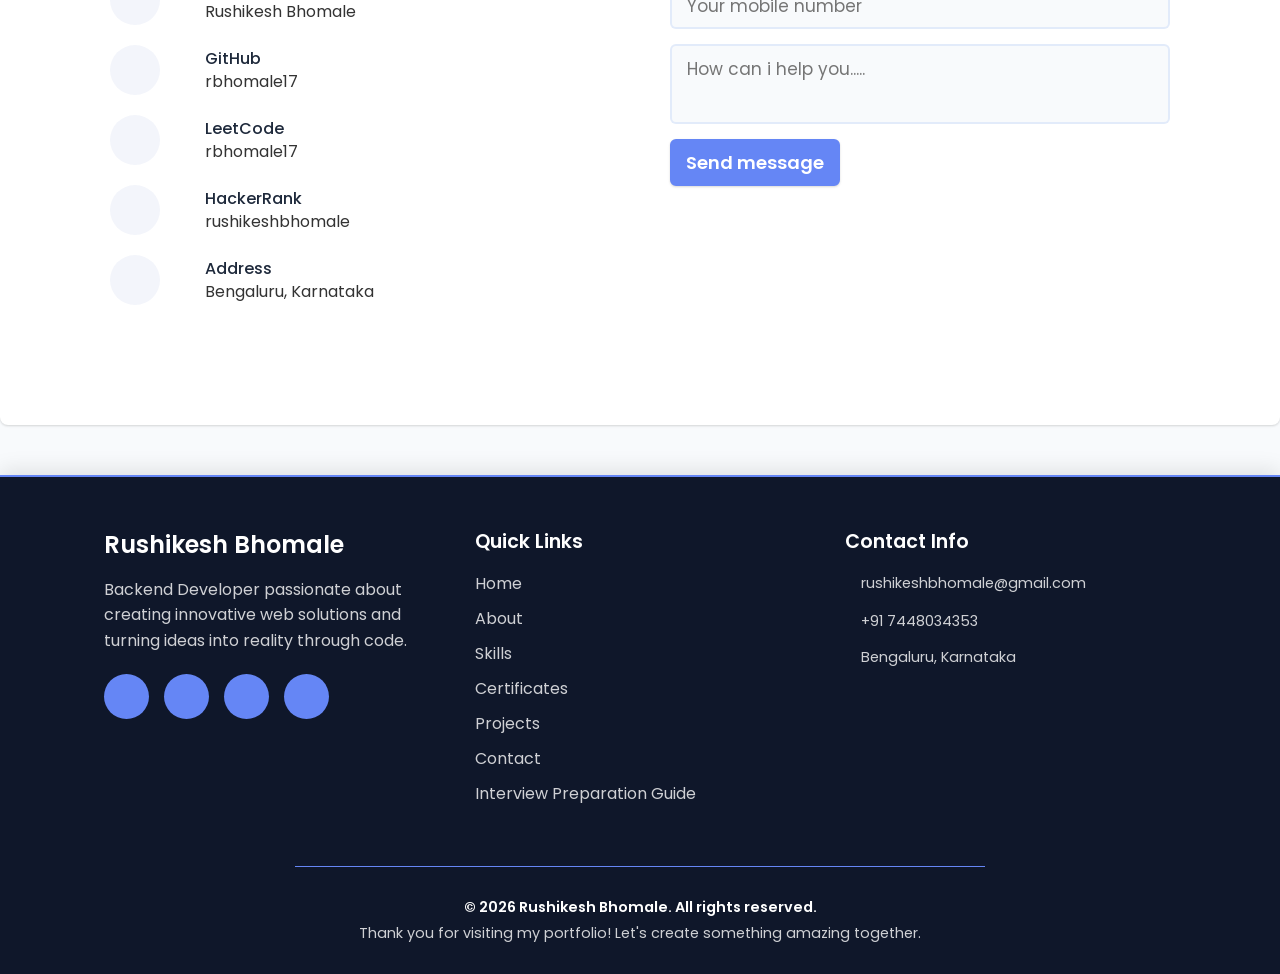
==== commit c91145ae: "Add new experience section for TIH Foundation and update NeuralHQ.ai duration" ====
--- a/index.html
+++ b/index.html
@@ -141,6 +141,52 @@
     </div>
     
     <div class="experience-container">
+
+      <!-- TIH Foundation - IIT Bombay -->
+      <div class="experience-item">
+        <div class="experience-header">
+          <div class="company-info">
+            <h3>Python Developer</h3>
+            <h4>TIH Foundation - IIT Bombay</h4>
+          </div>
+          <div class="duration-info">
+            <span class="duration">Nov 2025 - Present</span>
+          </div>
+        </div>
+
+        <div class="experience-content">
+          <div class="responsibilities">
+            <h5>Key Responsibilities & Achievements:</h5>
+            <ul>
+              <li>Developed a scalable backend for image-based disease detection and the Eligibility Calculator used in business loan workflows</li>
+              <li>Designed and implemented high-performance APIs using FastAPI, focusing on modular architecture and low-latency responses</li>
+              <li>Integrated ML models into production systems, enabling seamless inference pipelines for real-time and batch processing</li>
+            </ul>
+          </div>
+
+          <div class="projects-worked">
+            <h5>Key Projects:</h5>
+            <ul>
+              <li><strong>PoCRA Inference Service:</strong> Developed a microservice to serve ML models for 15+ crops, enabling disease detection from user-uploaded images. Designed scalable inference APIs for real-time predictions. <em>Tech Stack: Python, FastAPI, Docker</em></li>
+              <li><strong>Loan Eligibility Calculator:</strong> Developed a pipeline to extract, clean, and transform financial data from multiple sources (CIBIL, CRIF, bank statements, GST reports) into structured formats for downstream systems. Automated Excel-based eligibility computation by populating structured inputs for loan evaluation. <strong>Reduced loan eligibility evaluation time from 3–4 hours to under 2 minutes (~99% improvement).</strong> <em>Tech Stack: Python, FastAPI, AWS S3</em></li>
+            </ul>
+          </div>
+
+          <div class="tech-stack">
+            <h5>Technologies Used:</h5>
+            <div class="tech-tags">
+              <span class="tech-tag">Python</span>
+              <span class="tech-tag">FastAPI</span>
+              <span class="tech-tag">Docker</span>
+              <span class="tech-tag">AWS S3</span>
+              <span class="tech-tag">REST APIs</span>
+              <span class="tech-tag">ML Integration</span>
+            </div>
+          </div>
+        </div>
+      </div>
+
+      <!-- NeuralHQ.ai -->
       <div class="experience-item">
         <div class="experience-header">
           <div class="company-info">
@@ -148,60 +194,55 @@
             <h4><a href="https://neuralhq.ai" target="_blank" rel="noopener noreferrer" class="company-link">NeuralHQ.ai <i class="bx bx-link-external"></i></a></h4>
           </div>
           <div class="duration-info">
-            <span class="duration">Jan 2024 - Present</span>
-          </div>
-        </div>
-        
+            <span class="duration">Jan 2024 - Oct 2025</span>
+          </div>
+        </div>
+
         <div class="experience-content">
-          <p>
-            Experienced Backend Developer with a strong foundation in full-stack web development and a passion for creating innovative solutions. Currently working as a Backend Developer at NeuralHQ, specializing in developing robust server-side applications and APIs with expertise in microservices architecture and AI integration.
-          </p>
-          
           <div class="responsibilities">
             <h5>Key Responsibilities & Achievements:</h5>
             <ul>
-              <li>Design and develop scalable microservices architecture from conception to production deployment</li>
-              <li>Owned Design and development of scalable backend infrastructure for high-impact projects including Hasiru Rakshaka (tree monitoring system) and tunnel and landmine detection system, showcasing backend technical leadership</li>
-              <li>Build and maintain robust server-side applications and APIs using Node.js, Express.js, Python, FastAPI, and Flask</li>
-              <li>Architect and manage database systems including PostgreSQL, MongoDB, and Redis for optimal performance and scalability</li>
-              <li>Deploy and manage cloud infrastructure on Google Cloud Platform with CI/CD pipelines</li>
-              <li>Implement security best practices including JWT-based authentication and role-based access control</li>
+              <li>Designed and developed scalable backend systems from conception to production deployment</li>
+              <li>Led backend development for high-impact projects including Hasiru Rakshaka (tree monitoring system) and Tunnel & Landmine Detection system</li>
+              <li>Built and maintained robust server-side applications and APIs using Node.js, Express.js, Python, FastAPI, and Flask</li>
+              <li>Architected and managed database systems including PostgreSQL, MongoDB, and Redis for optimal performance and scalability</li>
+              <li>Deployed and managed cloud infrastructure on Google Cloud Platform with CI/CD pipelines</li>
+              <li>Implemented security best practices including JWT-based authentication and role-based access control (RBAC)</li>
             </ul>
           </div>
-          
-                                <div class="projects-worked">
-                        <h5>Key Projects:</h5>
-                        <ul>
-                          <li><strong><a href="https://sean-staging.neuralhq.ai/" target="_blank" rel="noopener noreferrer" class="project-link">AI Agent "Sean" (Fintech Customer Support)<i class="bx bx-link-external"></i></a>: </strong> Implemented a microservices-based AI Agent automating credit card-related query resolution. Utilized complex SOPs and transactional data to resolve card-related queries and escalated complex cases. Developed authentication and identity management microservices with PostgreSQL schema design, JWT-based REST APIs, and role-based access control. <strong>Reduced average query resolution time by ~60%</strong>
-                          <li><strong><a href="https://chat.sommelier.bot/" target="_blank" rel="noopener noreferrer" class="project-link">AI Sommelier Agent (Wine Discovery Assistant)<i class="bx bx-link-external"></i></a>: </strong> Built a conversational assistant that engages users to understand wine preferences and recommends wines from inventory with purchase links. Implemented backend logic for dialogue flow, preference extraction, and inventory integration using Python, Flask, MongoDB, and LLM APIs
-                          <li><strong>Tunnel & Landmine Detection Backend System:</strong> Developed a defence system for detecting underground tunnels and landmines using drone/rover-collected GPR data. Architected and developed the FastAPI-based backend as the communication hub between frontend, ML services, and drone systems, implementing real-time mission management and GPR detection data transfer
-                          <li><strong><a href="https://hasirurakshaka.bbmpgov.in/" target="_blank" rel="noopener noreferrer" class="project-link">Hasiru Rakshaka (Tree Monitoring System)<i class="bx bx-link-external"></i></a>: </strong> Designed and deployed the entire backend system using Node.js and PostgreSQL for BBMP's initiative tracking tree plantation drives across Bengaluru. The platform enables monitoring of over 100,000+ planted saplings
-                        </ul>
-                      </div>
-          
-                                <div class="tech-stack">
-                        <h5>Technologies Used:</h5>
-                        <div class="tech-tags">
-                          <span class="tech-tag">Python</span>
-                          <span class="tech-tag">Node.js</span>
-                          <span class="tech-tag">FastAPI</span>
-                          <span class="tech-tag">Flask</span>
-                          <span class="tech-tag">Express.js</span>
-                          <span class="tech-tag">PostgreSQL</span>
-                          <span class="tech-tag">MongoDB</span>
-                          <span class="tech-tag">JWT</span>
-                          <span class="tech-tag">REST APIs</span>
-                          <span class="tech-tag">Microservices</span>
-                          <span class="tech-tag">Google Cloud Platform</span>
-                          <span class="tech-tag">Docker</span>
-                          <span class="tech-tag">Git</span>
-                          <span class="tech-tag">LLM APIs</span>
-                        </div>
-                      </div>
-                    </div>
-                  </div>
-                </div>
-              </section>
+
+          <div class="projects-worked">
+            <h5>Key Projects:</h5>
+            <ul>
+              <li><strong><a href="https://sean-staging.neuralhq.ai/" target="_blank" rel="noopener noreferrer" class="project-link">AI Agent "Sean" (Fintech Customer Support)<i class="bx bx-link-external"></i></a>:</strong> Implemented a microservices-based AI Agent automating credit card-related query resolution. Utilised complex SOPs and transactional data to resolve card-related queries and escalate complex cases. Built authentication and identity management microservices with SQL schema design, JWT-based REST APIs, and RBAC. <strong>Reduced average query resolution time by ~60%.</strong> <em>Tech Stack: Python, FastAPI, PostgreSQL, GCP, Docker</em></li>
+              <li><strong>Tunnel & Landmine Detection Backend System:</strong> Defence system for detecting underground tunnels and landmines using drone/rover-collected GPR data. Architected and developed the FastAPI-based backend as the communication hub between frontend, ML services, and drone systems, implementing real-time mission management and GPR detection data transfer. <em>Tech Stack: Python, FastAPI, PostgreSQL, Docker, Linux</em></li>
+              <li><strong><a href="https://hasirurakshaka.bbmpgov.in/" target="_blank" rel="noopener noreferrer" class="project-link">Hasiru Rakshaka (Tree Monitoring System)<i class="bx bx-link-external"></i></a>:</strong> Designed and deployed the entire backend system using Node.js for BBMP's tree plantation monitoring initiative, tracking <strong>200K+ saplings</strong> across Bengaluru. Developed scalable APIs for activity logging, health monitoring, and reporting dashboards. <em>Tech Stack: JavaScript, Node.js, Express.js, PostgreSQL</em></li>
+            </ul>
+          </div>
+
+          <div class="tech-stack">
+            <h5>Technologies Used:</h5>
+            <div class="tech-tags">
+              <span class="tech-tag">Python</span>
+              <span class="tech-tag">Node.js</span>
+              <span class="tech-tag">FastAPI</span>
+              <span class="tech-tag">Flask</span>
+              <span class="tech-tag">Express.js</span>
+              <span class="tech-tag">PostgreSQL</span>
+              <span class="tech-tag">MongoDB</span>
+              <span class="tech-tag">JWT</span>
+              <span class="tech-tag">RBAC</span>
+              <span class="tech-tag">REST APIs</span>
+              <span class="tech-tag">Microservices</span>
+              <span class="tech-tag">Google Cloud Platform</span>
+              <span class="tech-tag">Docker</span>
+              <span class="tech-tag">Git</span>
+            </div>
+          </div>
+        </div>
+      </div>
+    </div>
+  </section>
               
   <!-- Work Experience Section End -->
   
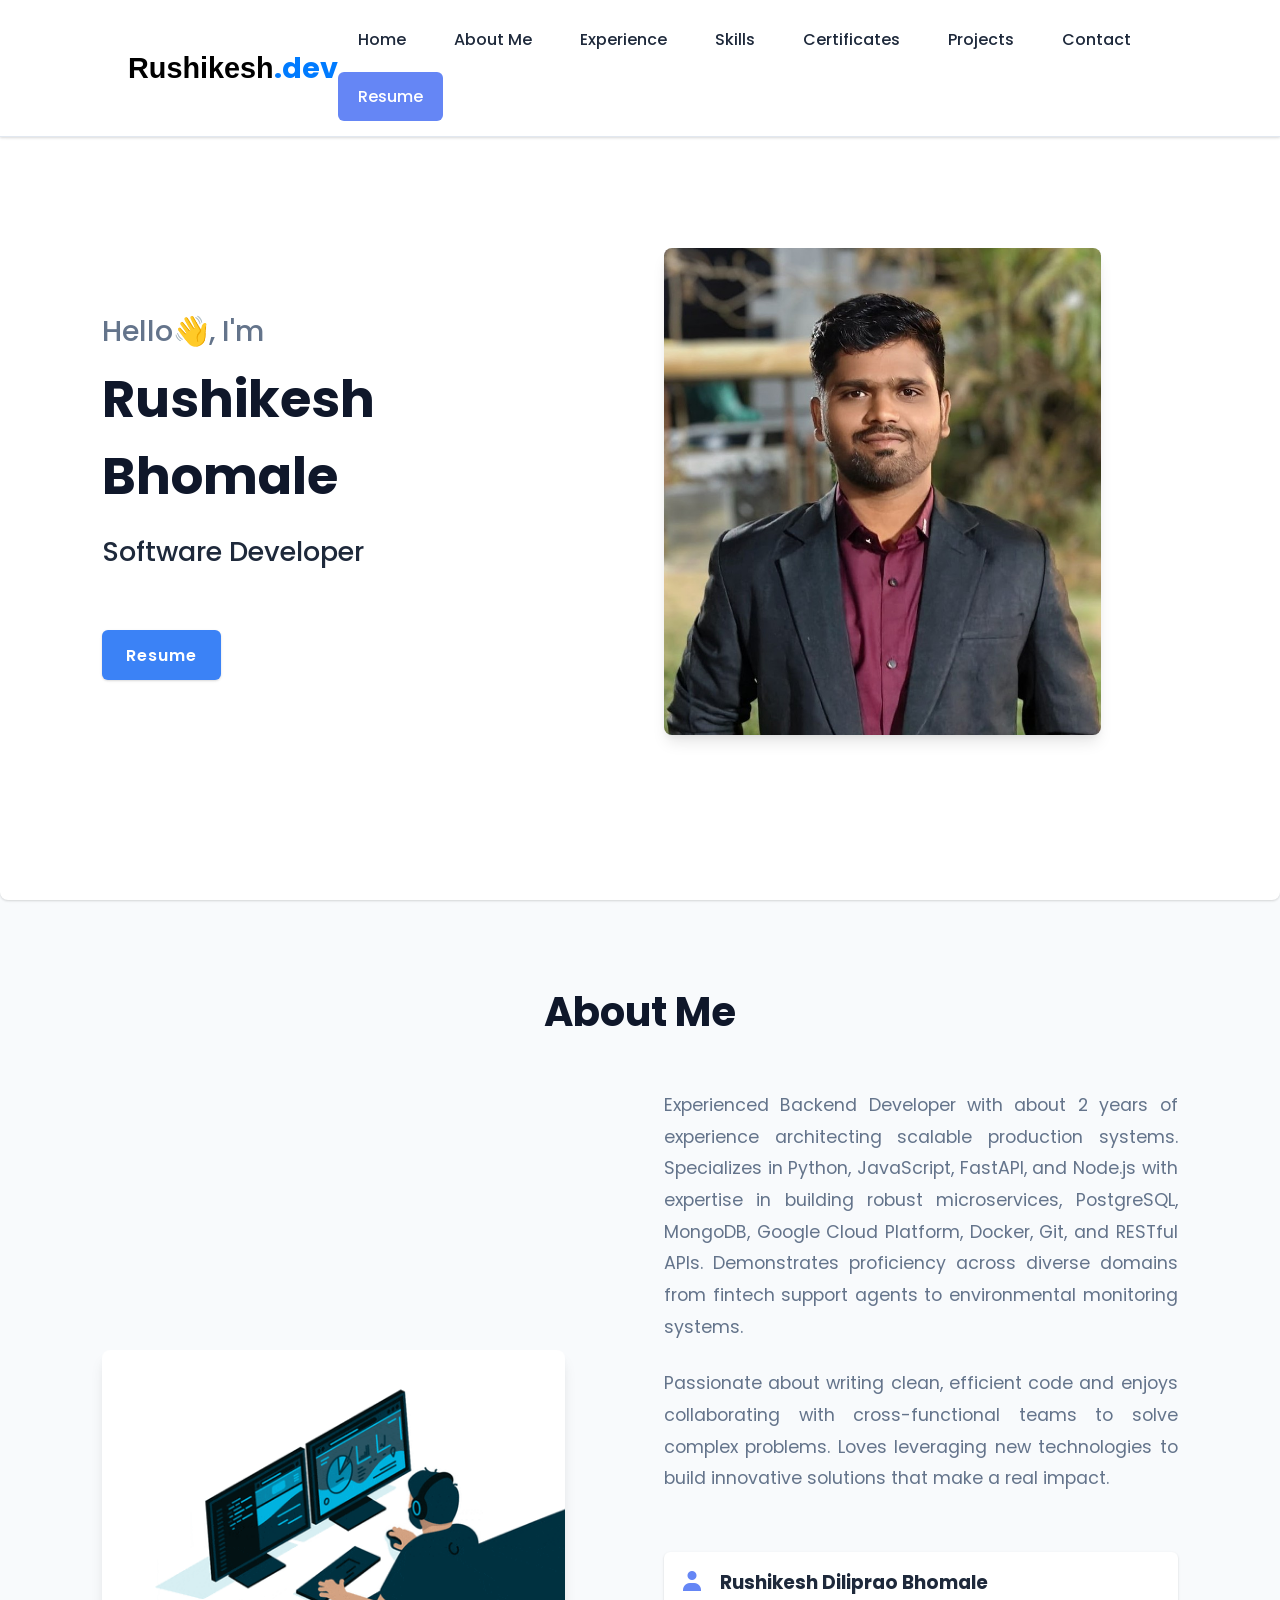
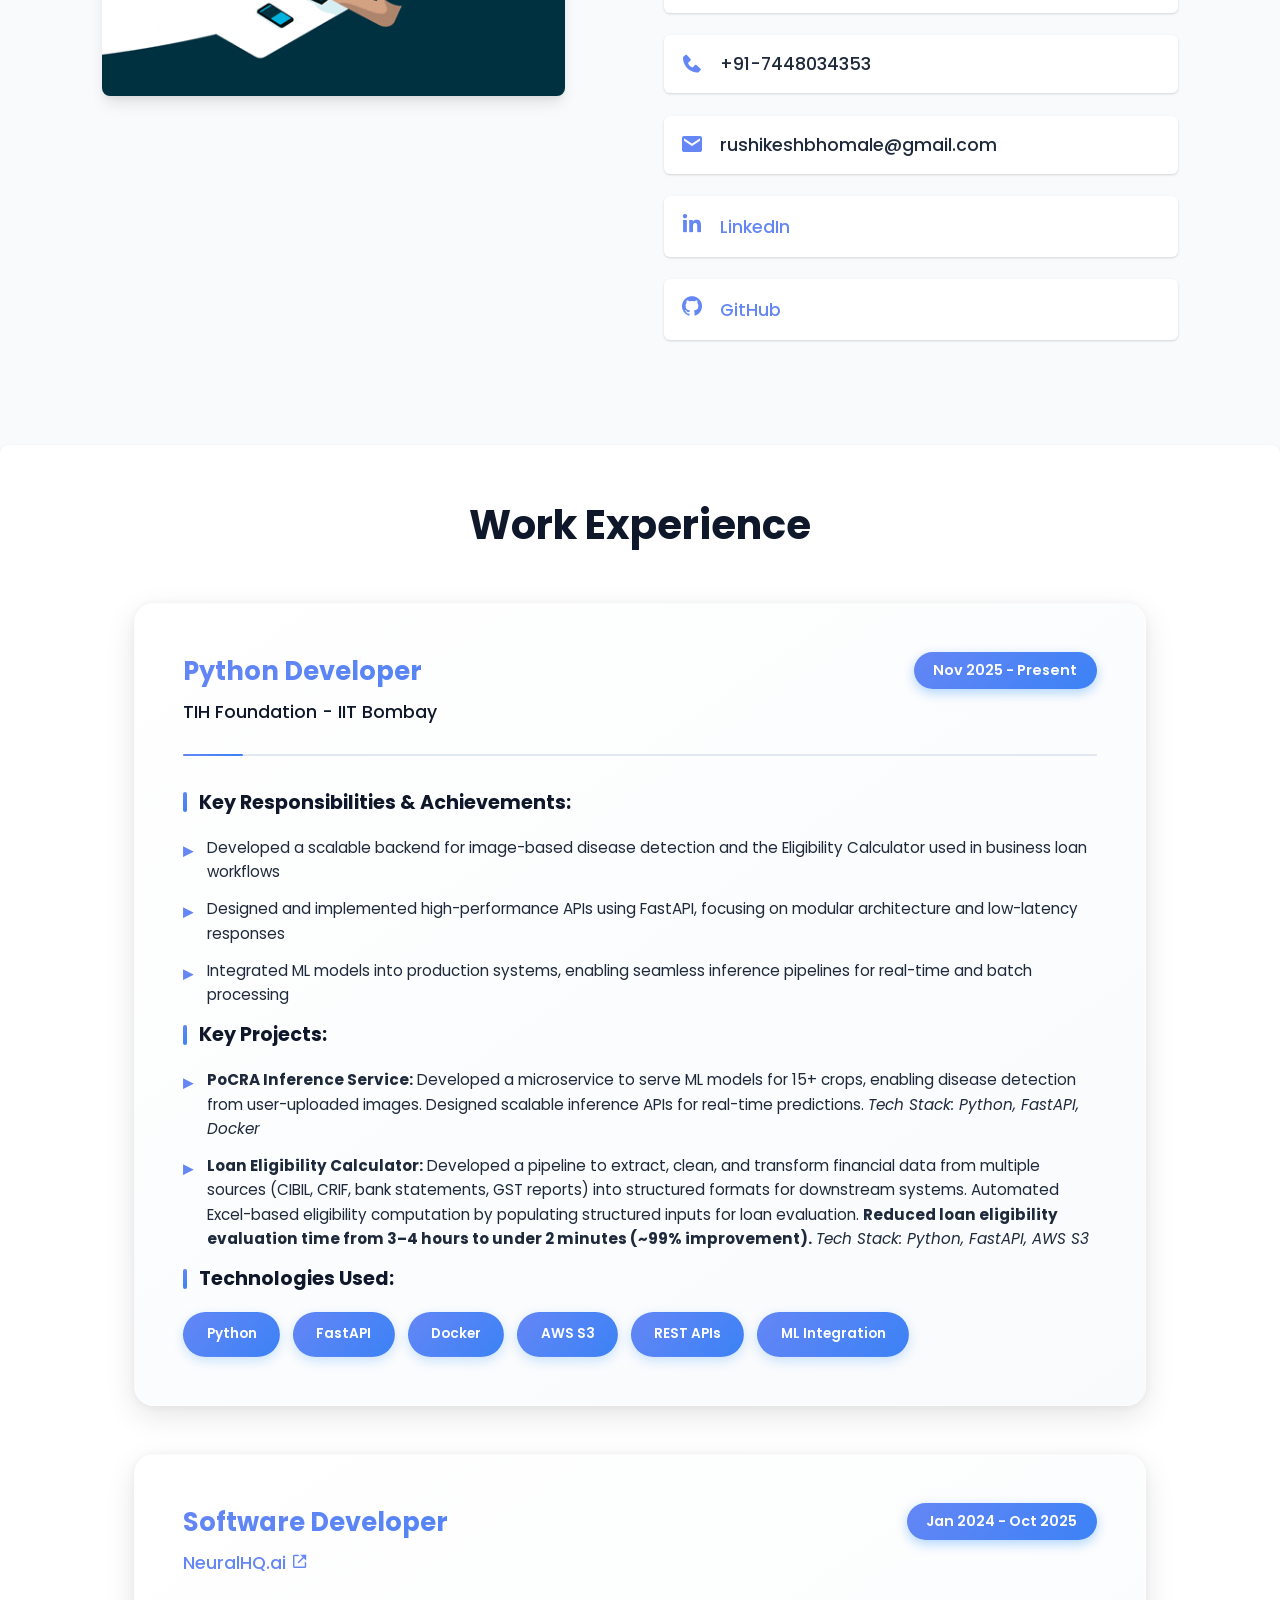
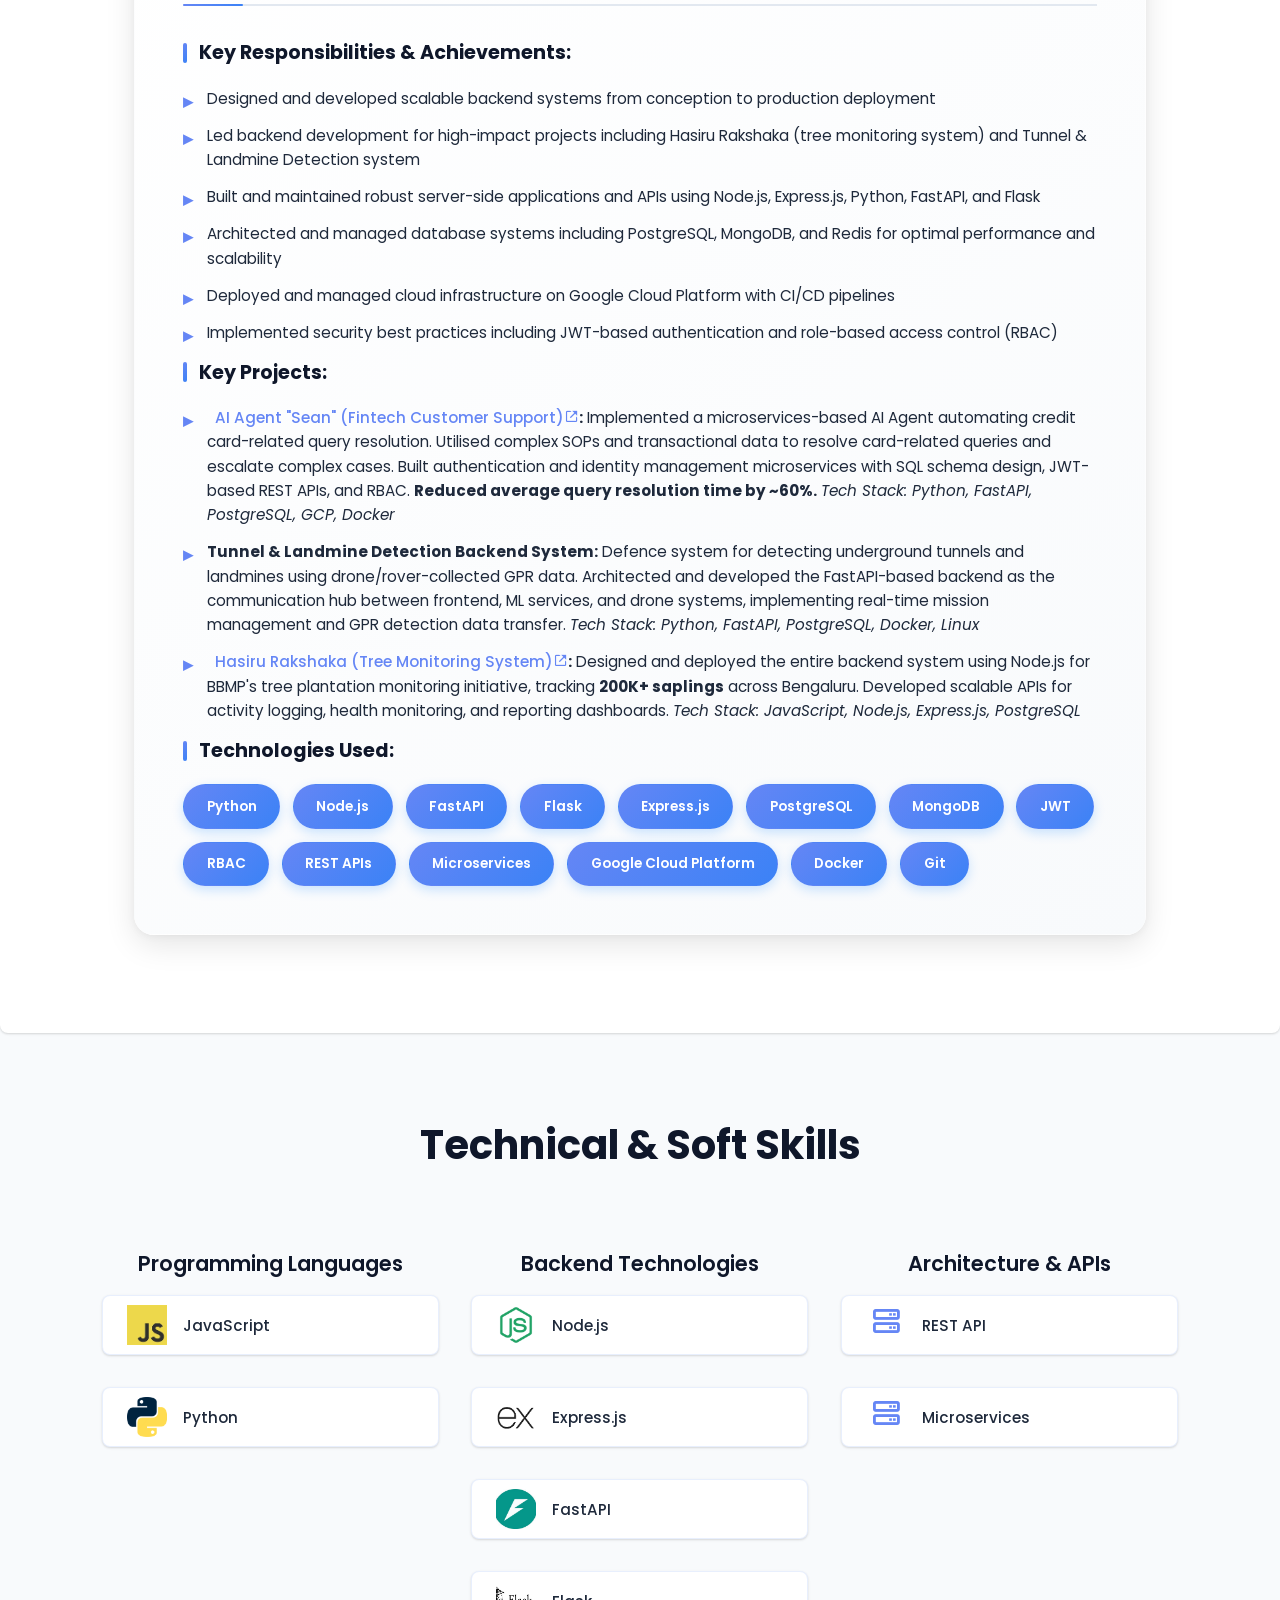
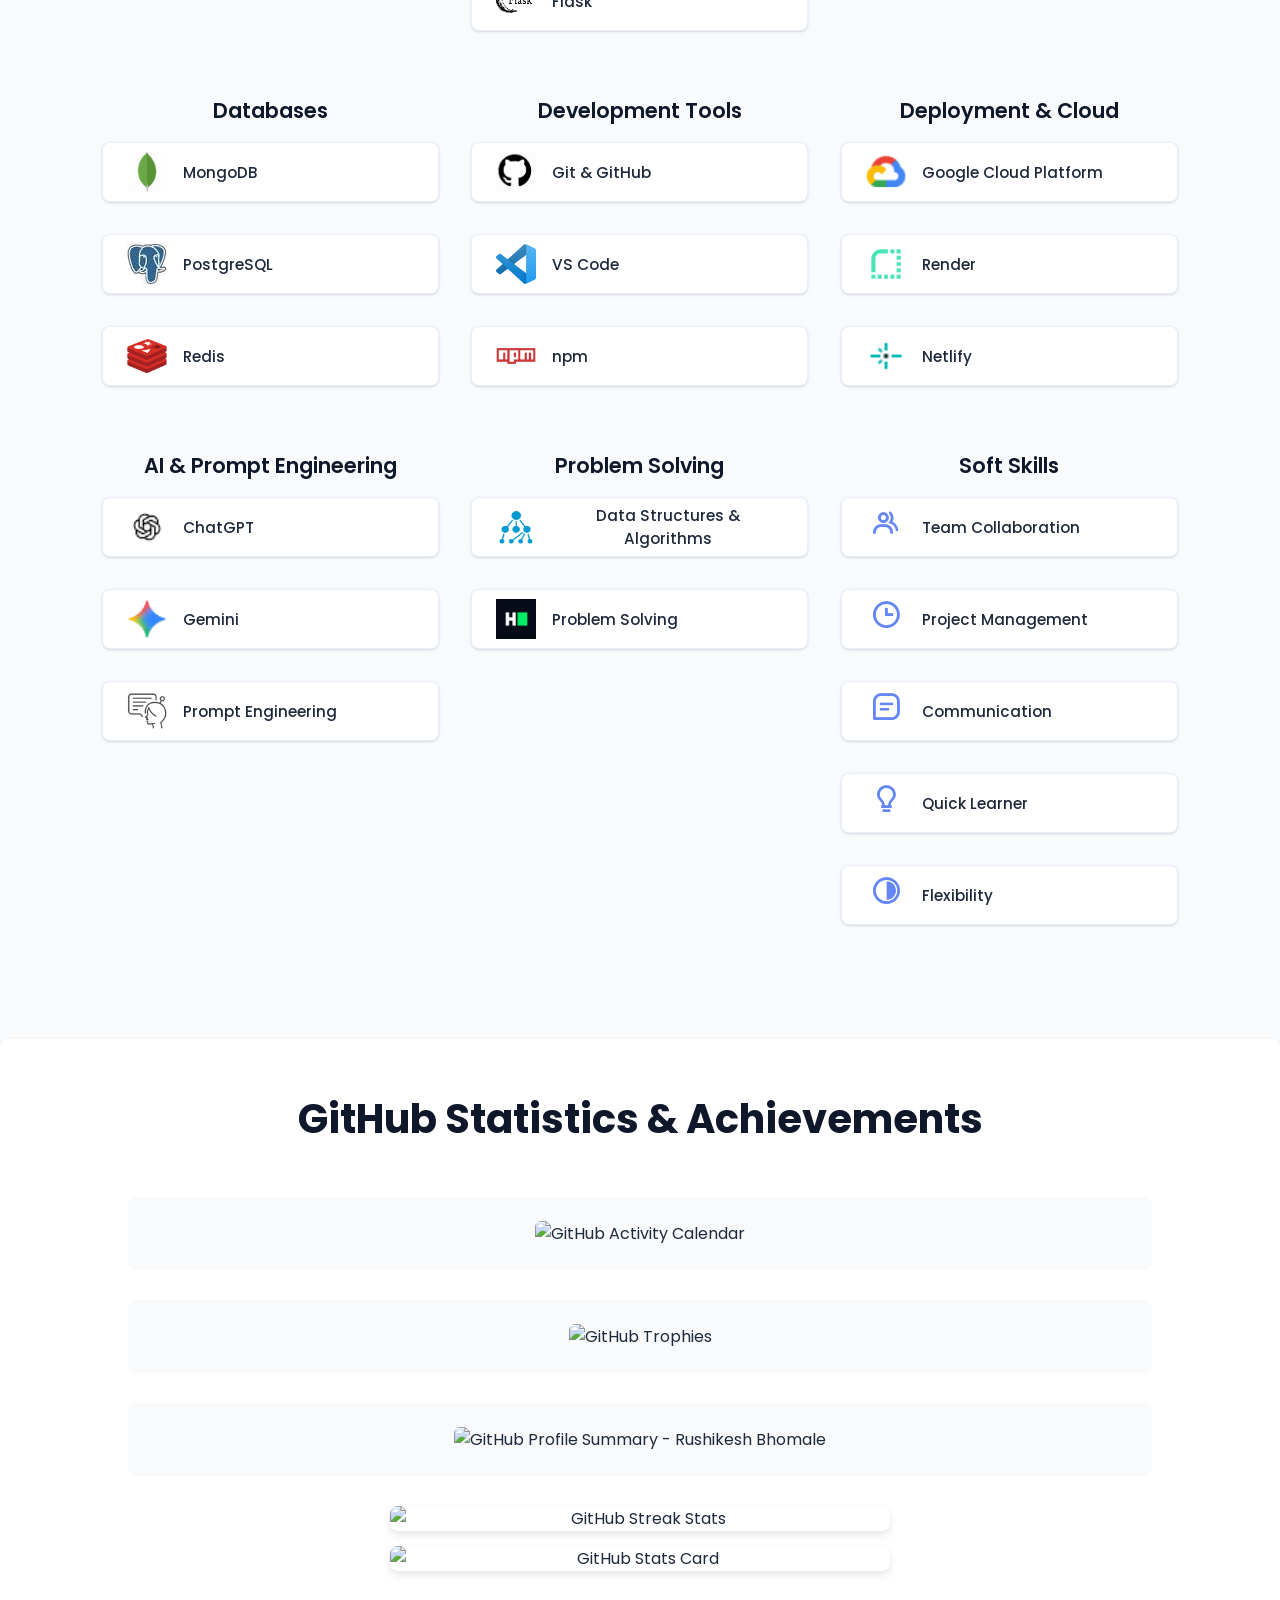
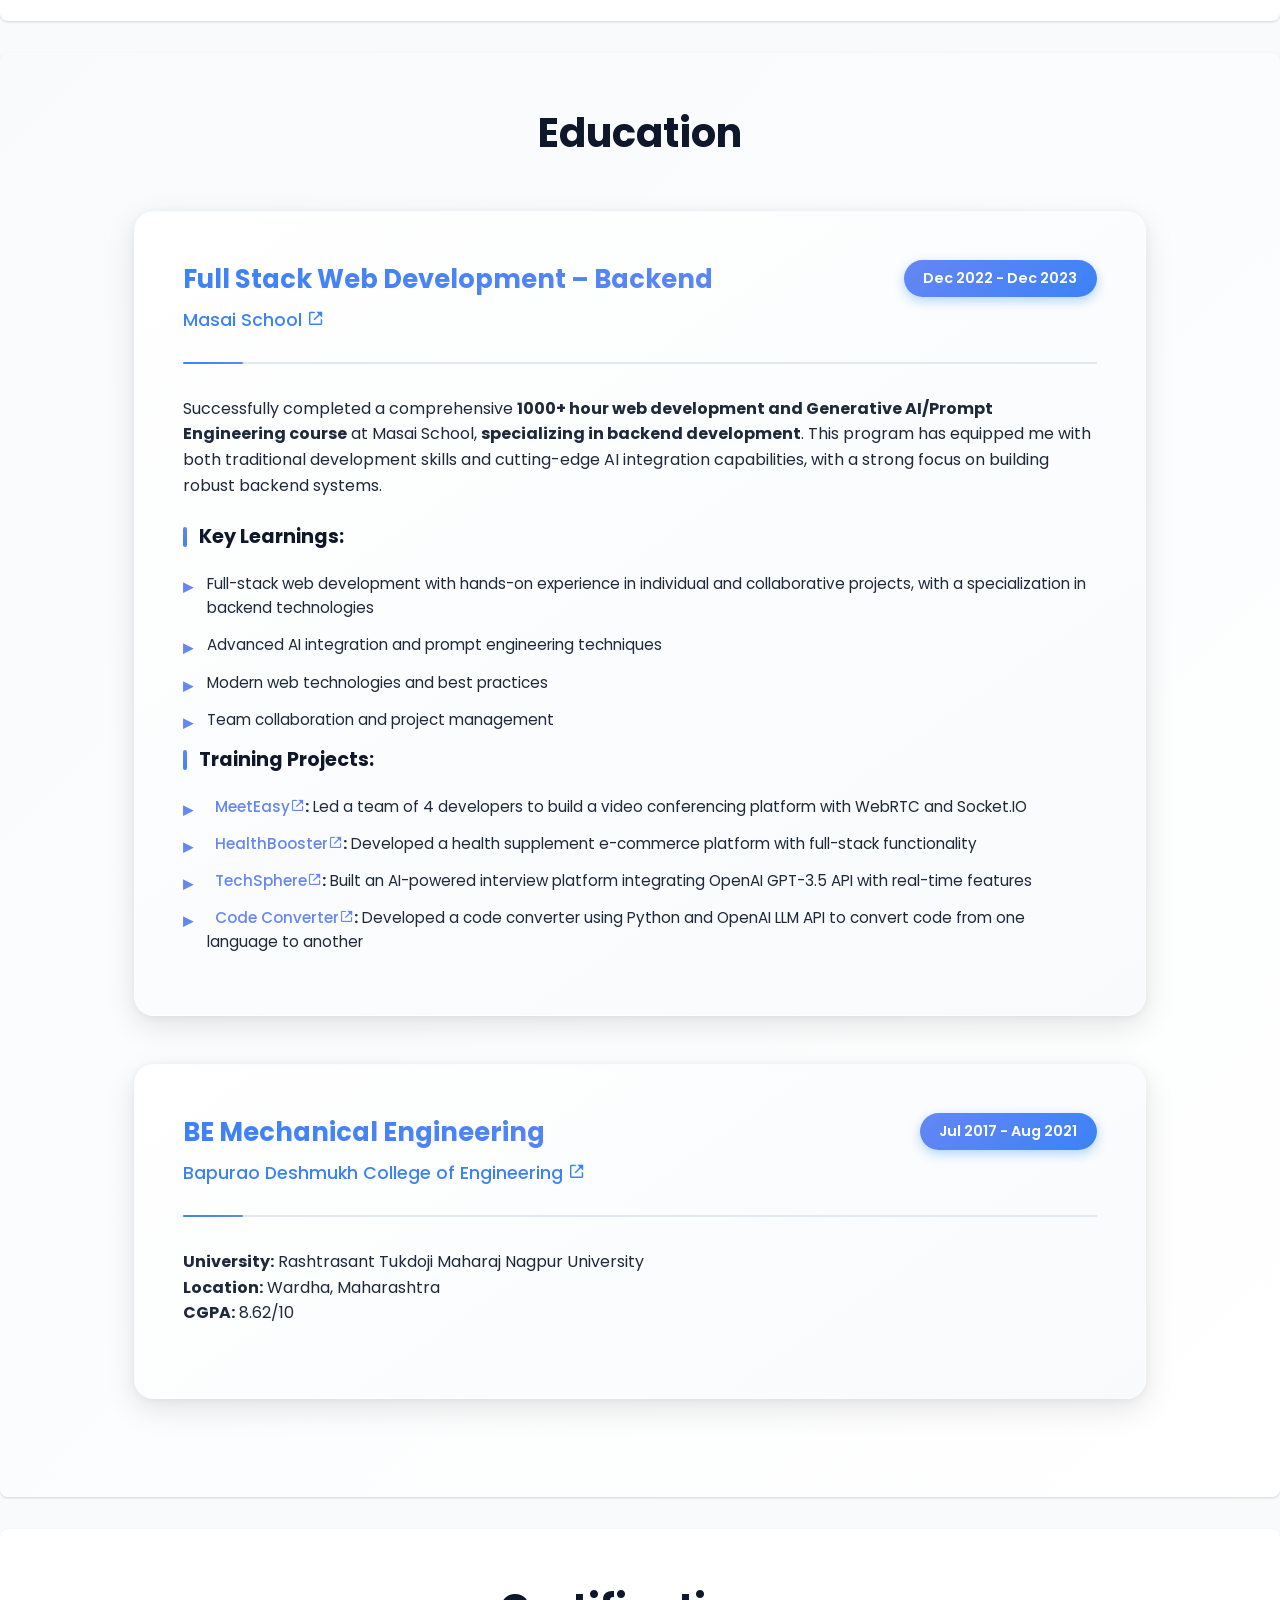
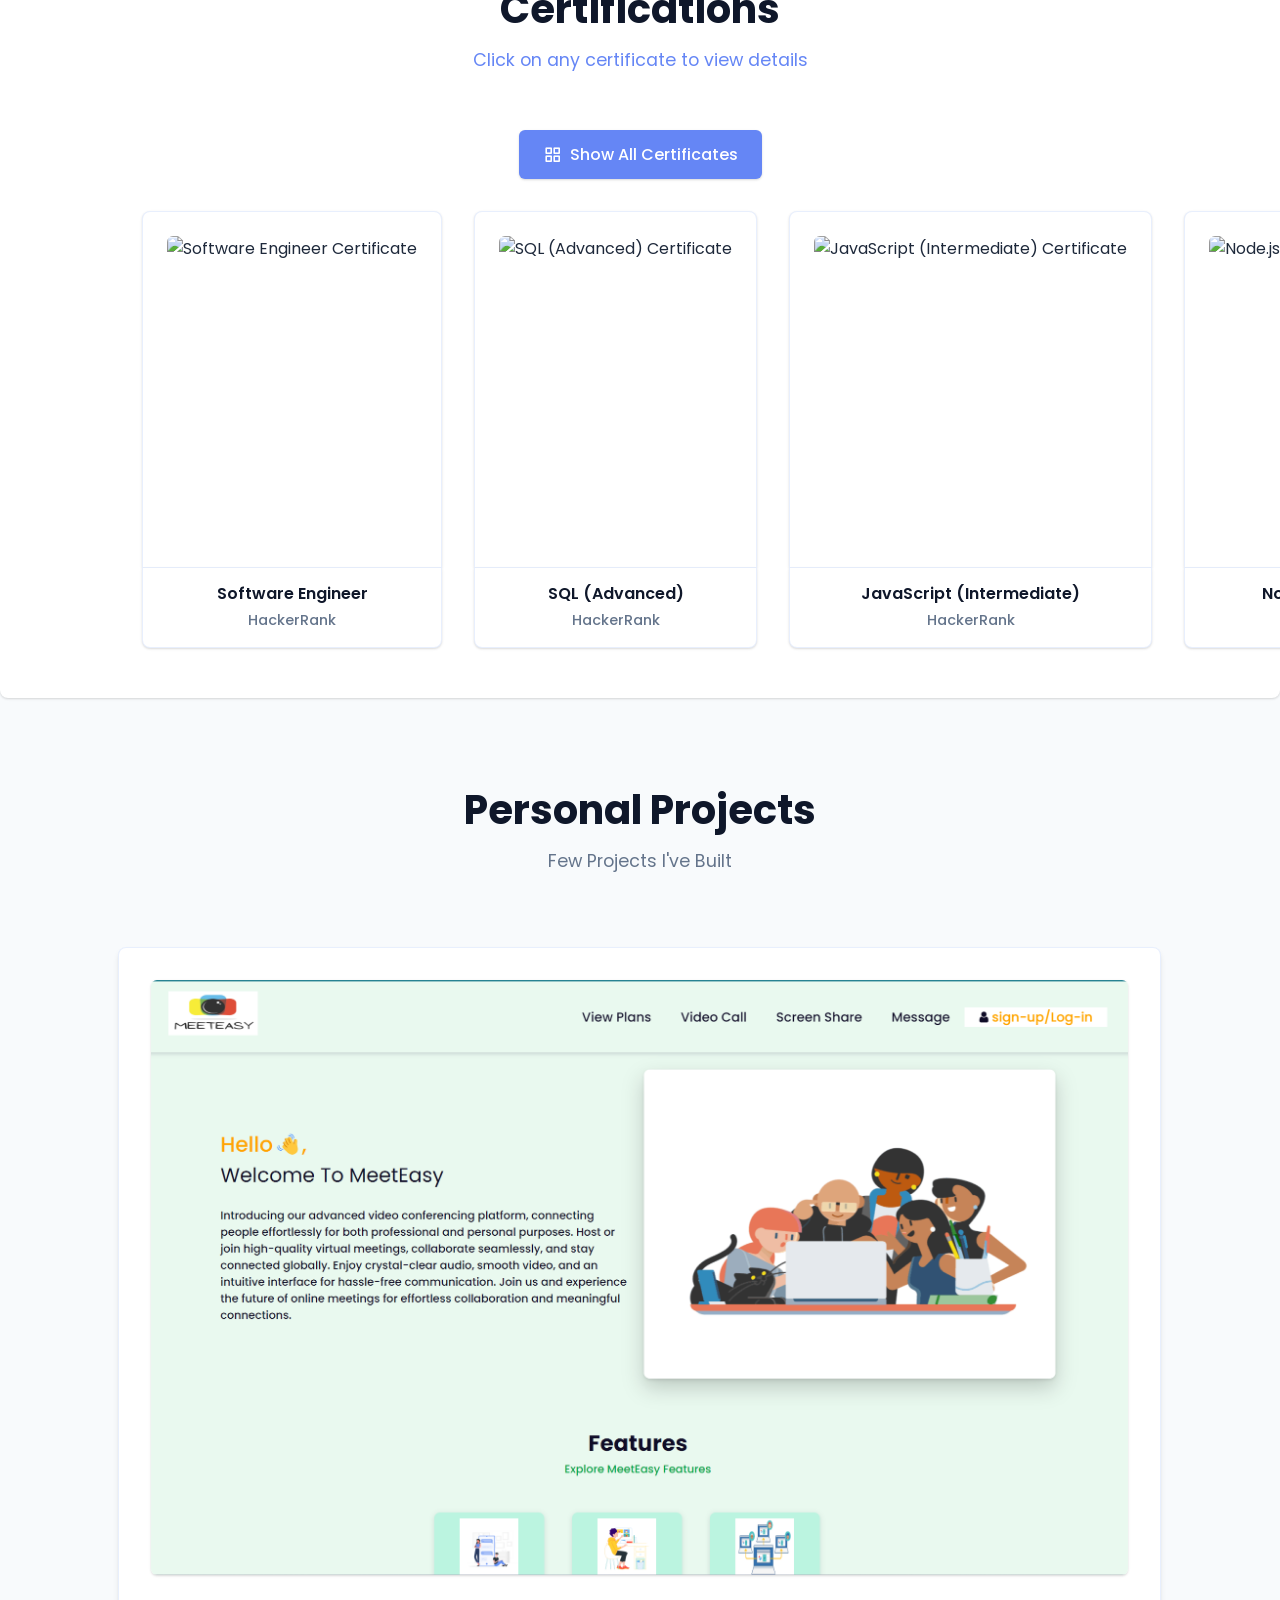
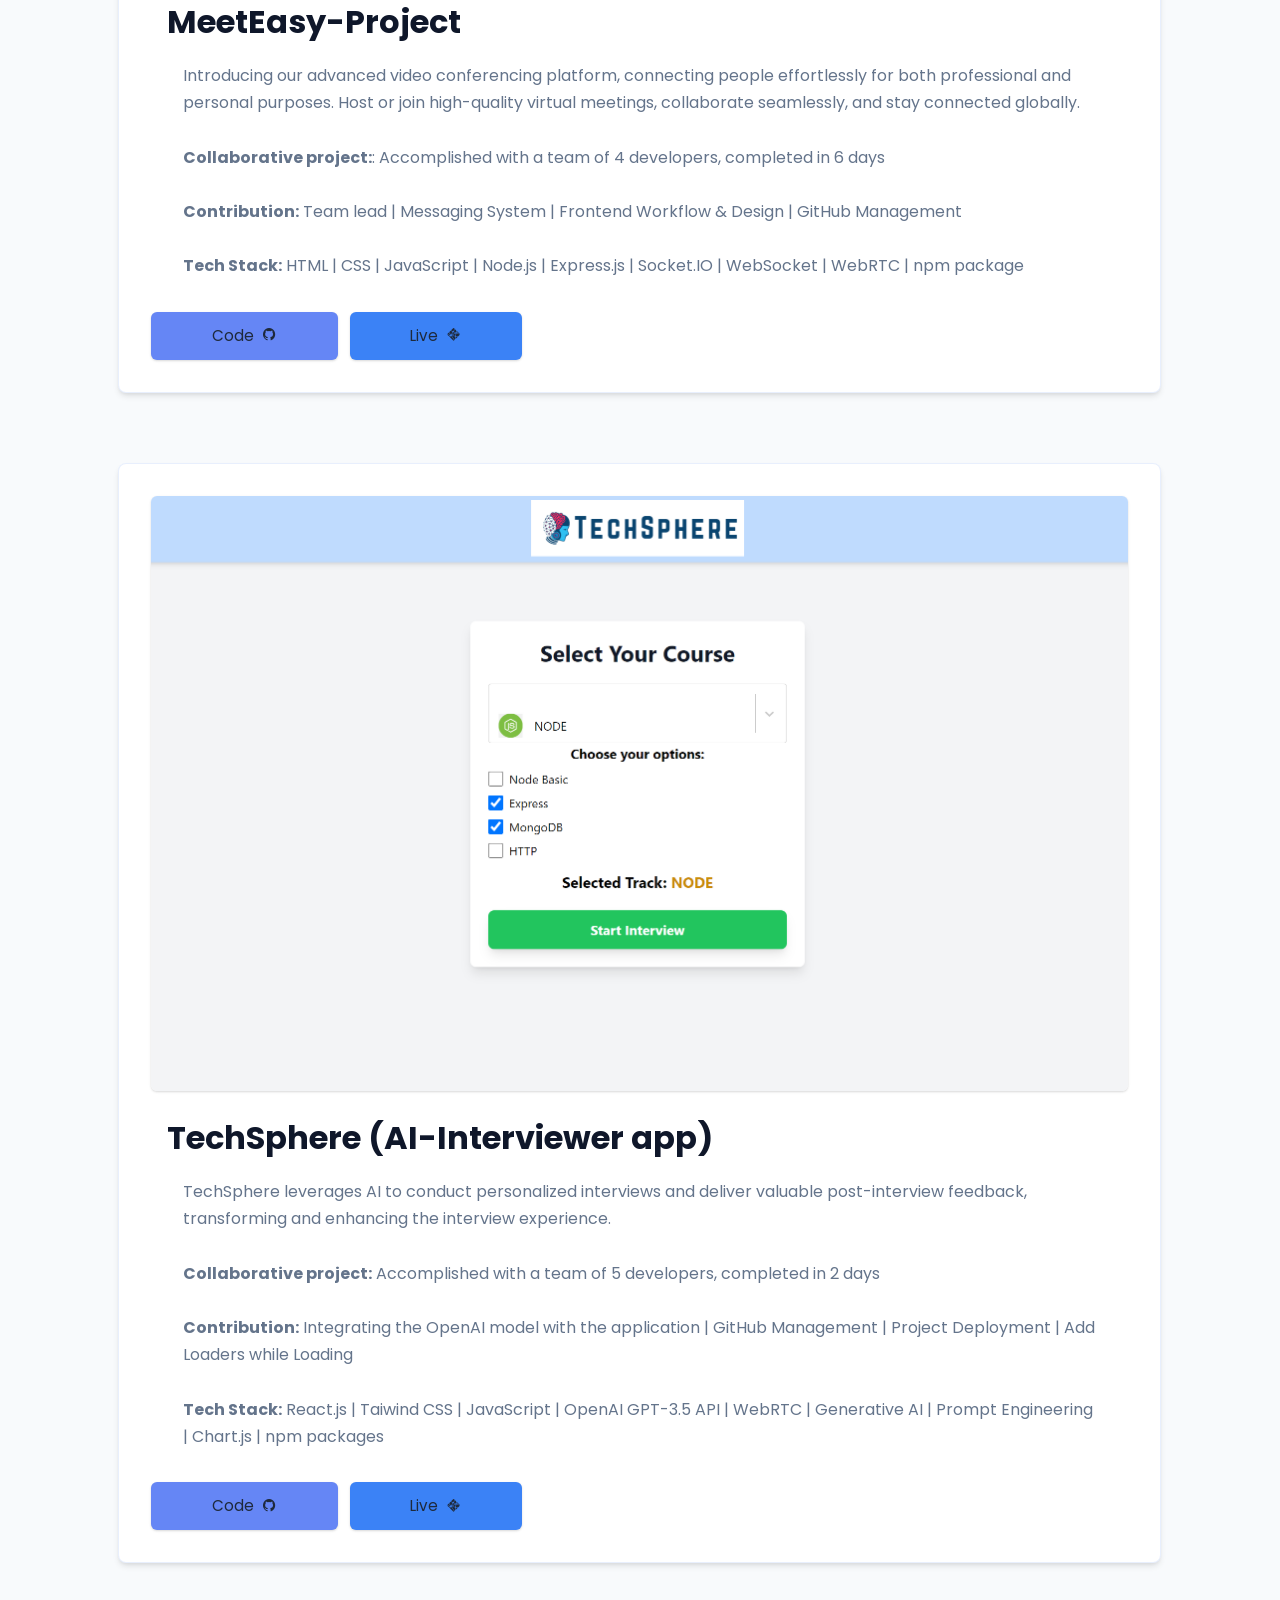
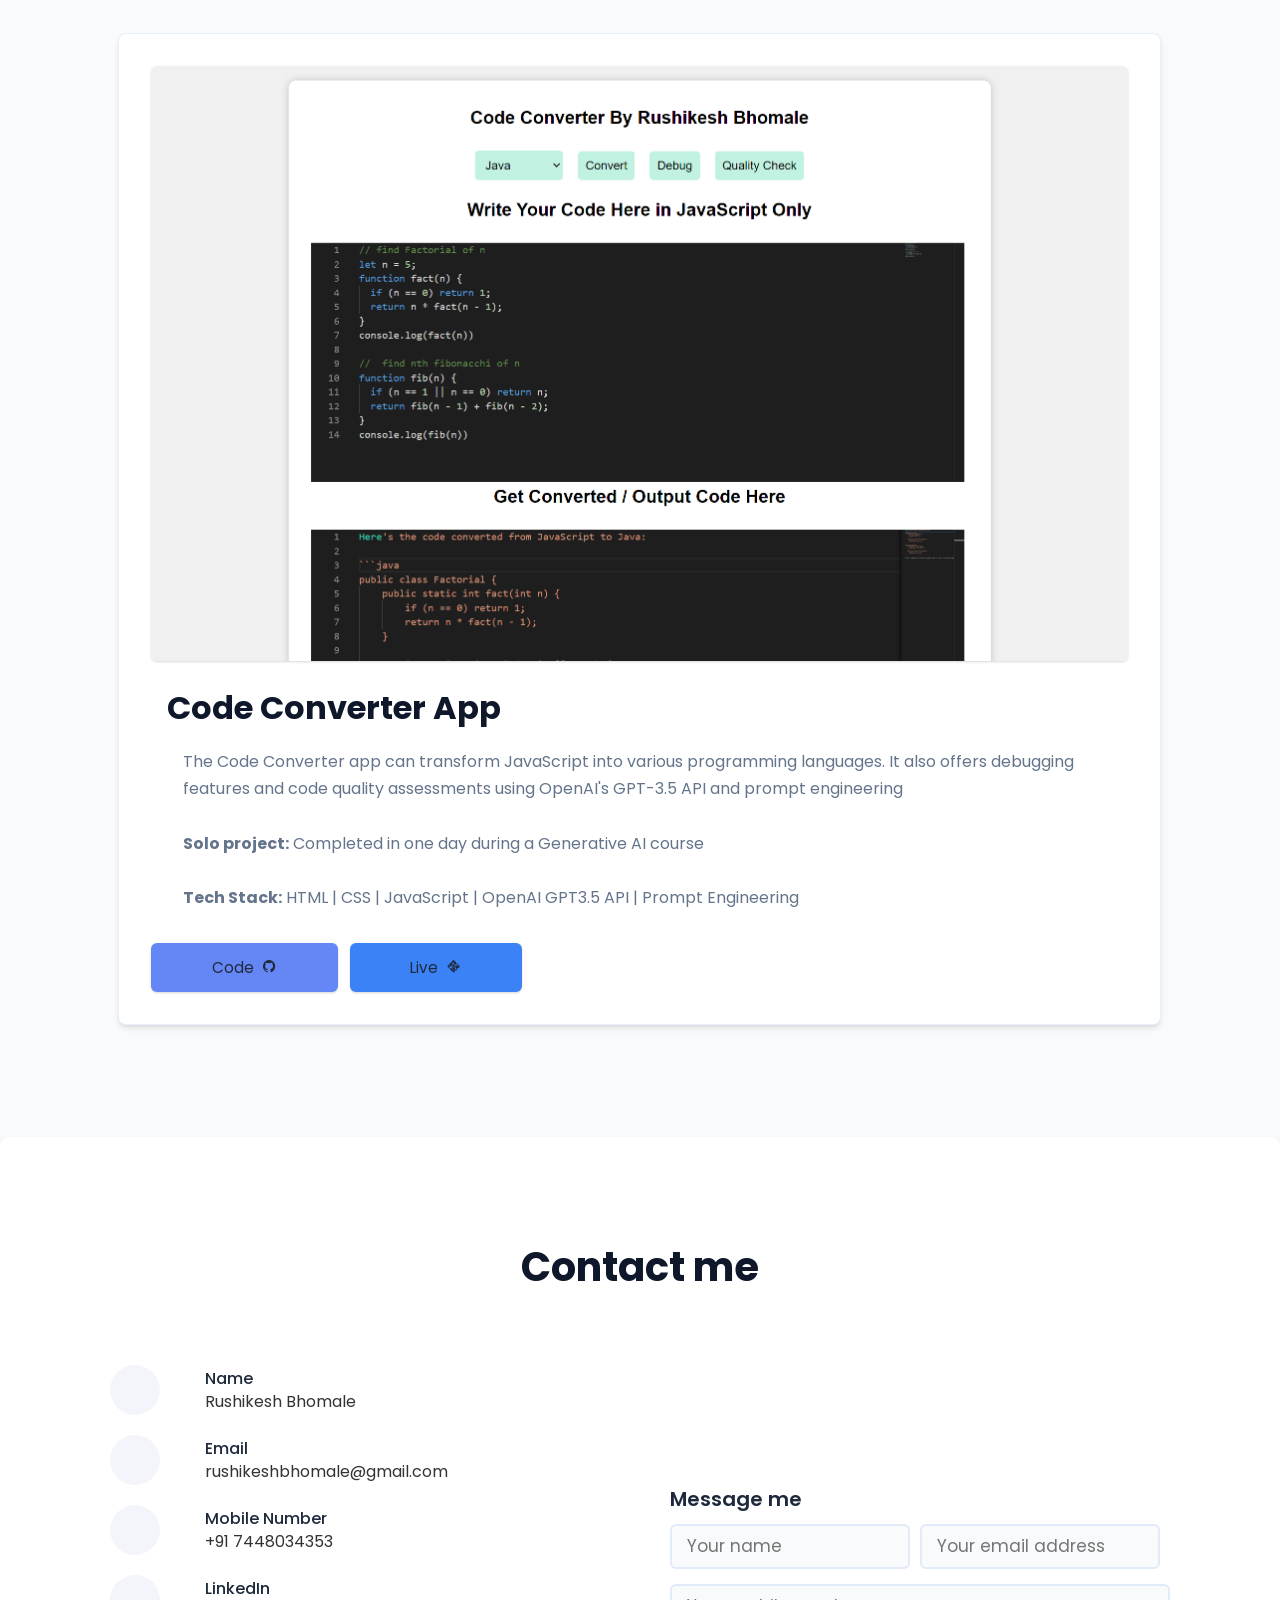
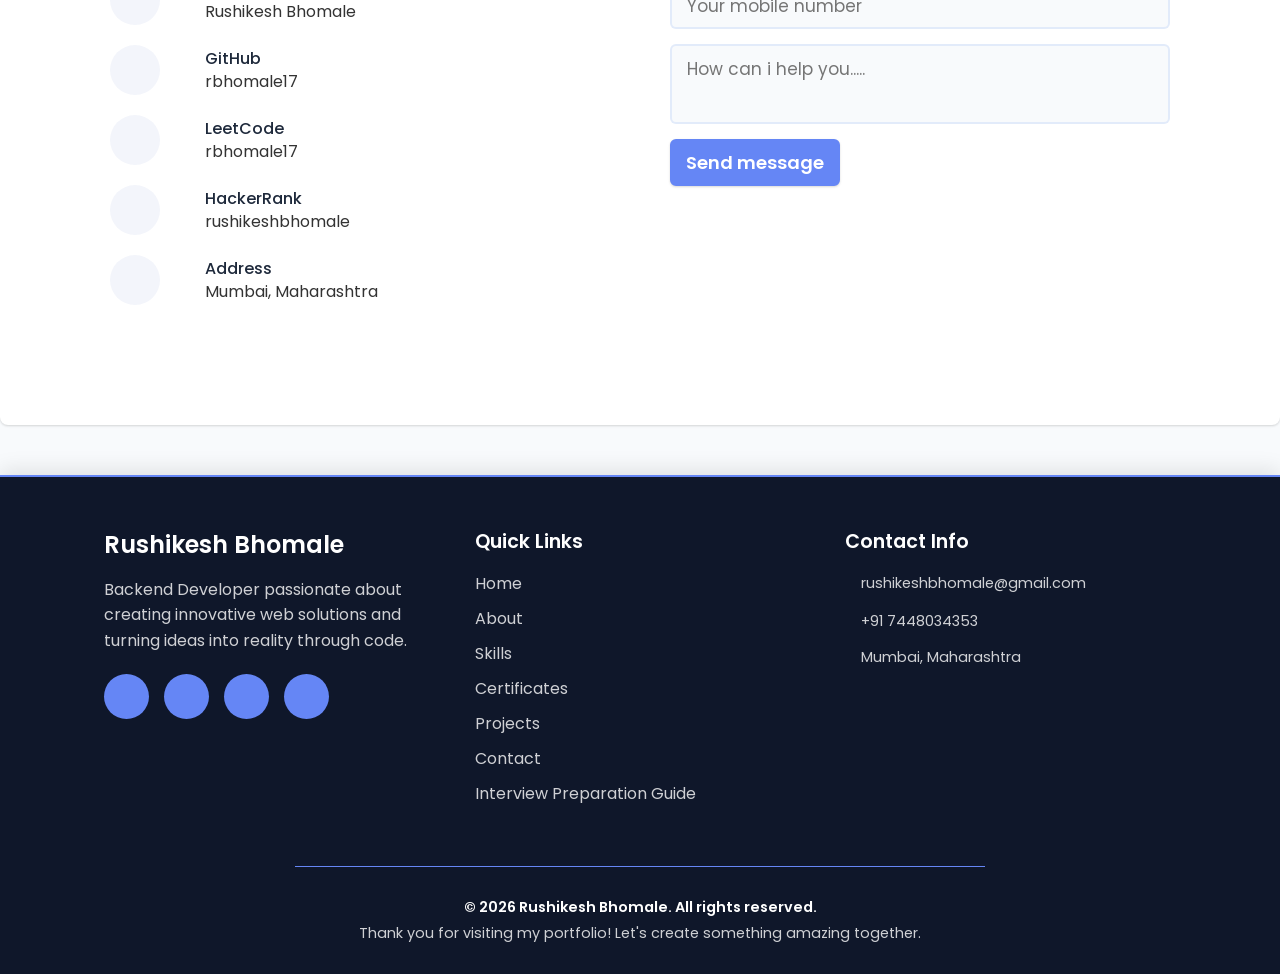
==== commit cd23272c: "Update location details in profile from Bengaluru to Mumbai" ====
--- a/index.html
+++ b/index.html
@@ -56,7 +56,7 @@
     <div class="home-text">
       <span>Hello👋, I'm</span>
       <h1 id="user-detail-name">Rushikesh Bhomale</h1>
-      <h2>Software Developer | Python & Node.js</h2>
+      <h2>Software Developer</h2>
       <br />
       <a id="resume-link-2" href="./Resume/Rushikesh-Bhomale-Resume.pdf" target="_blank"
         download="Rushikesh-Bhomale-Resume"> <button class="resume-button" id="resume-button-2"
@@ -1027,7 +1027,7 @@
               <i class="fa-solid fa-location-dot"></i>
               <div class="info">
                 <div class="head">Address</div>
-                <div class="sub-title">Bengaluru, Karnataka</div>
+                <div class="sub-title">Mumbai, Maharashtra</div>
               </div>
             </div>
           </div>
@@ -1114,7 +1114,7 @@
         <div class="contact-info">
           <p><a href="mailto:rushikeshbhomale@gmail.com" target="_blank" rel="noopener noreferrer"><i class="fa-solid fa-envelope"></i></a>rushikeshbhomale@gmail.com</p>
           <p><a href="tel:+917448034353" target="_blank" rel="noopener noreferrer"><i class="fa-solid fa-phone"></i></a>+91 7448034353</p>
-          <p><i class="fa-solid fa-location-dot"></i>Bengaluru, Karnataka</p>
+          <p><i class="fa-solid fa-location-dot"></i>Mumbai, Maharashtra</p>
         </div>
       </div>
     </div>
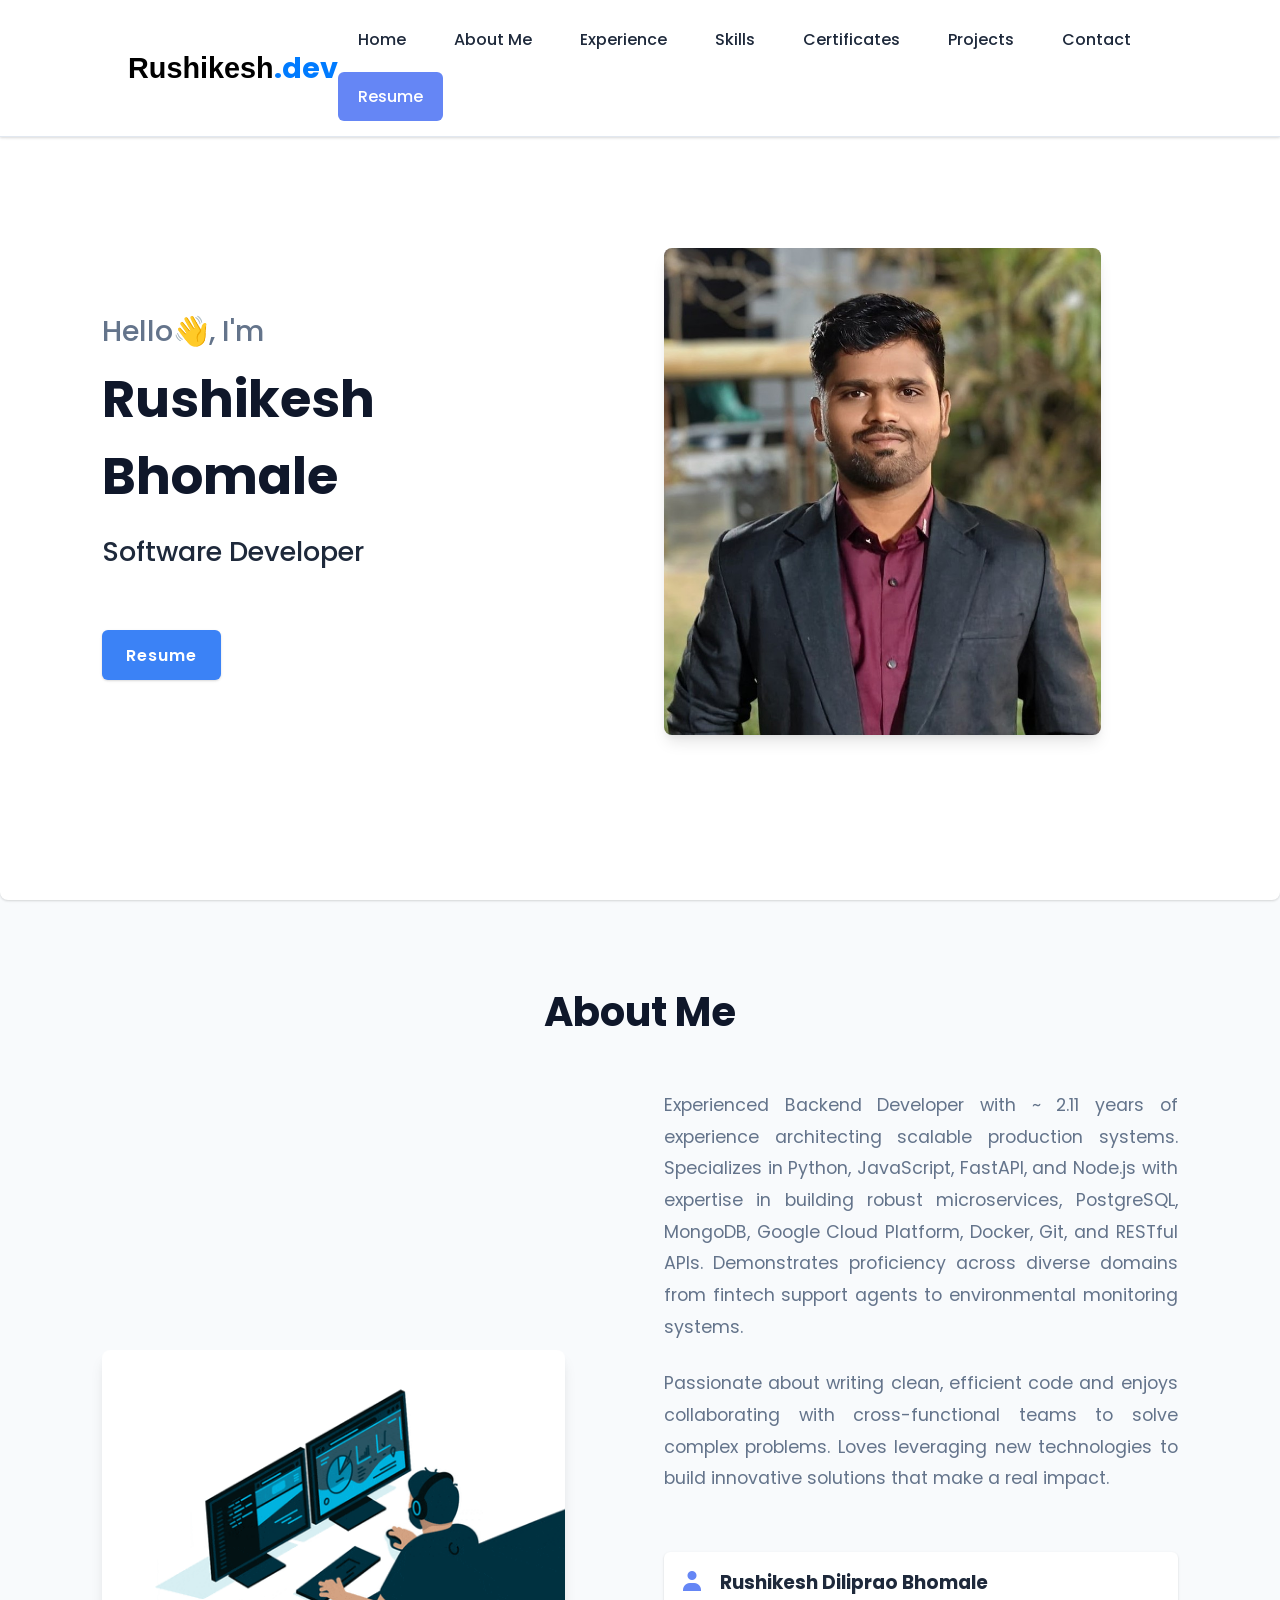
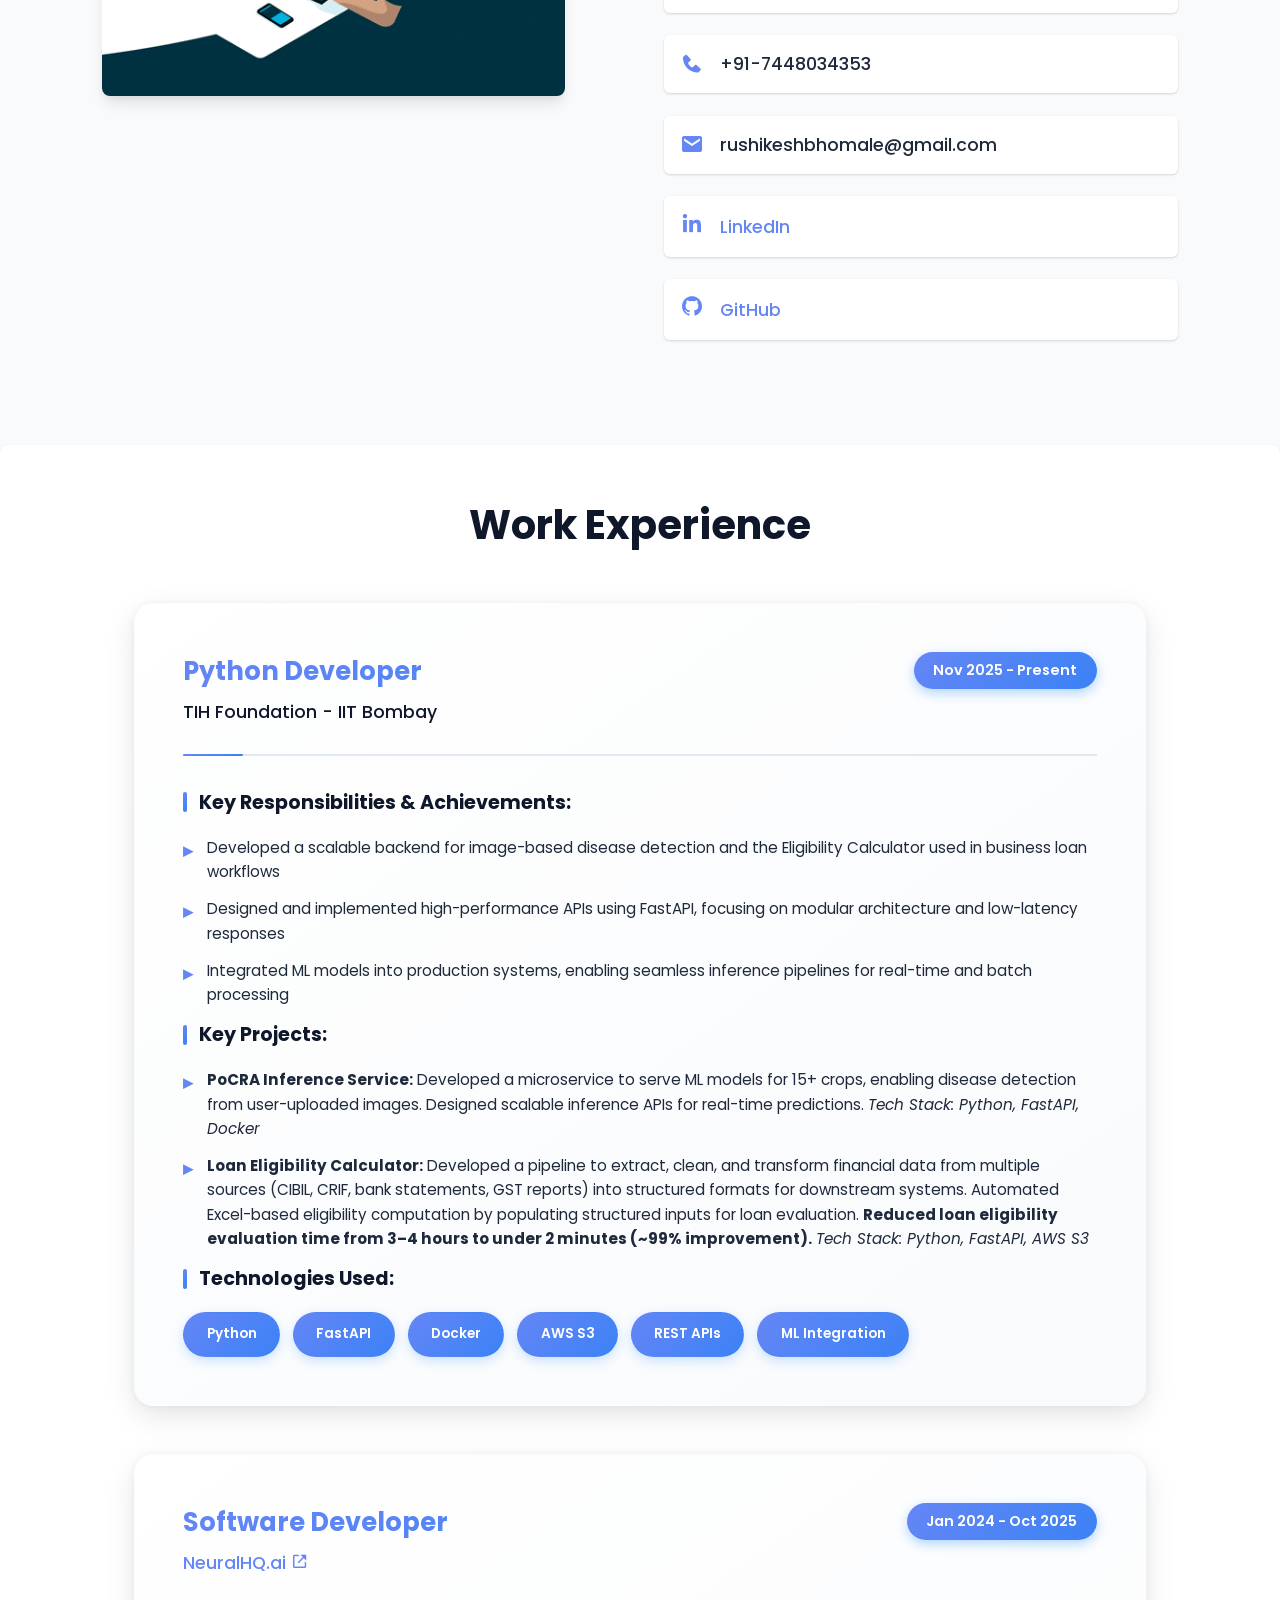
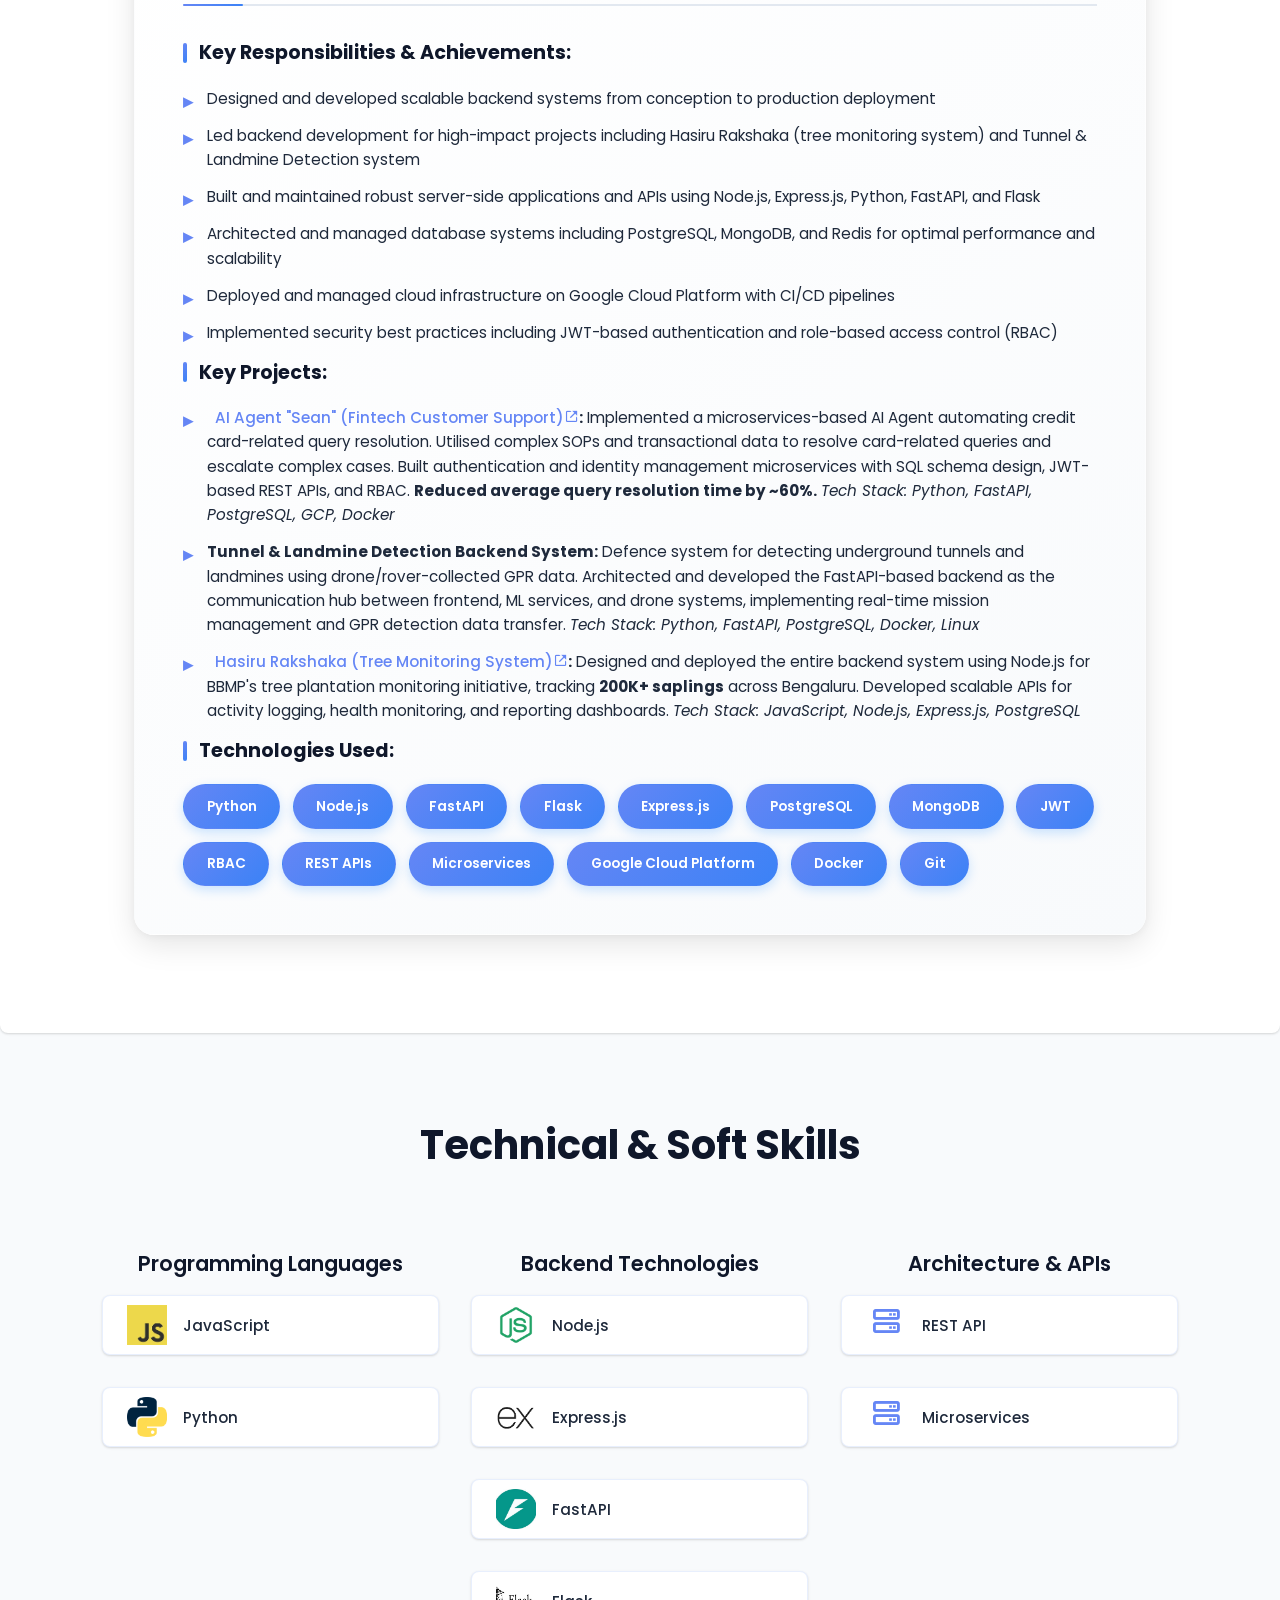
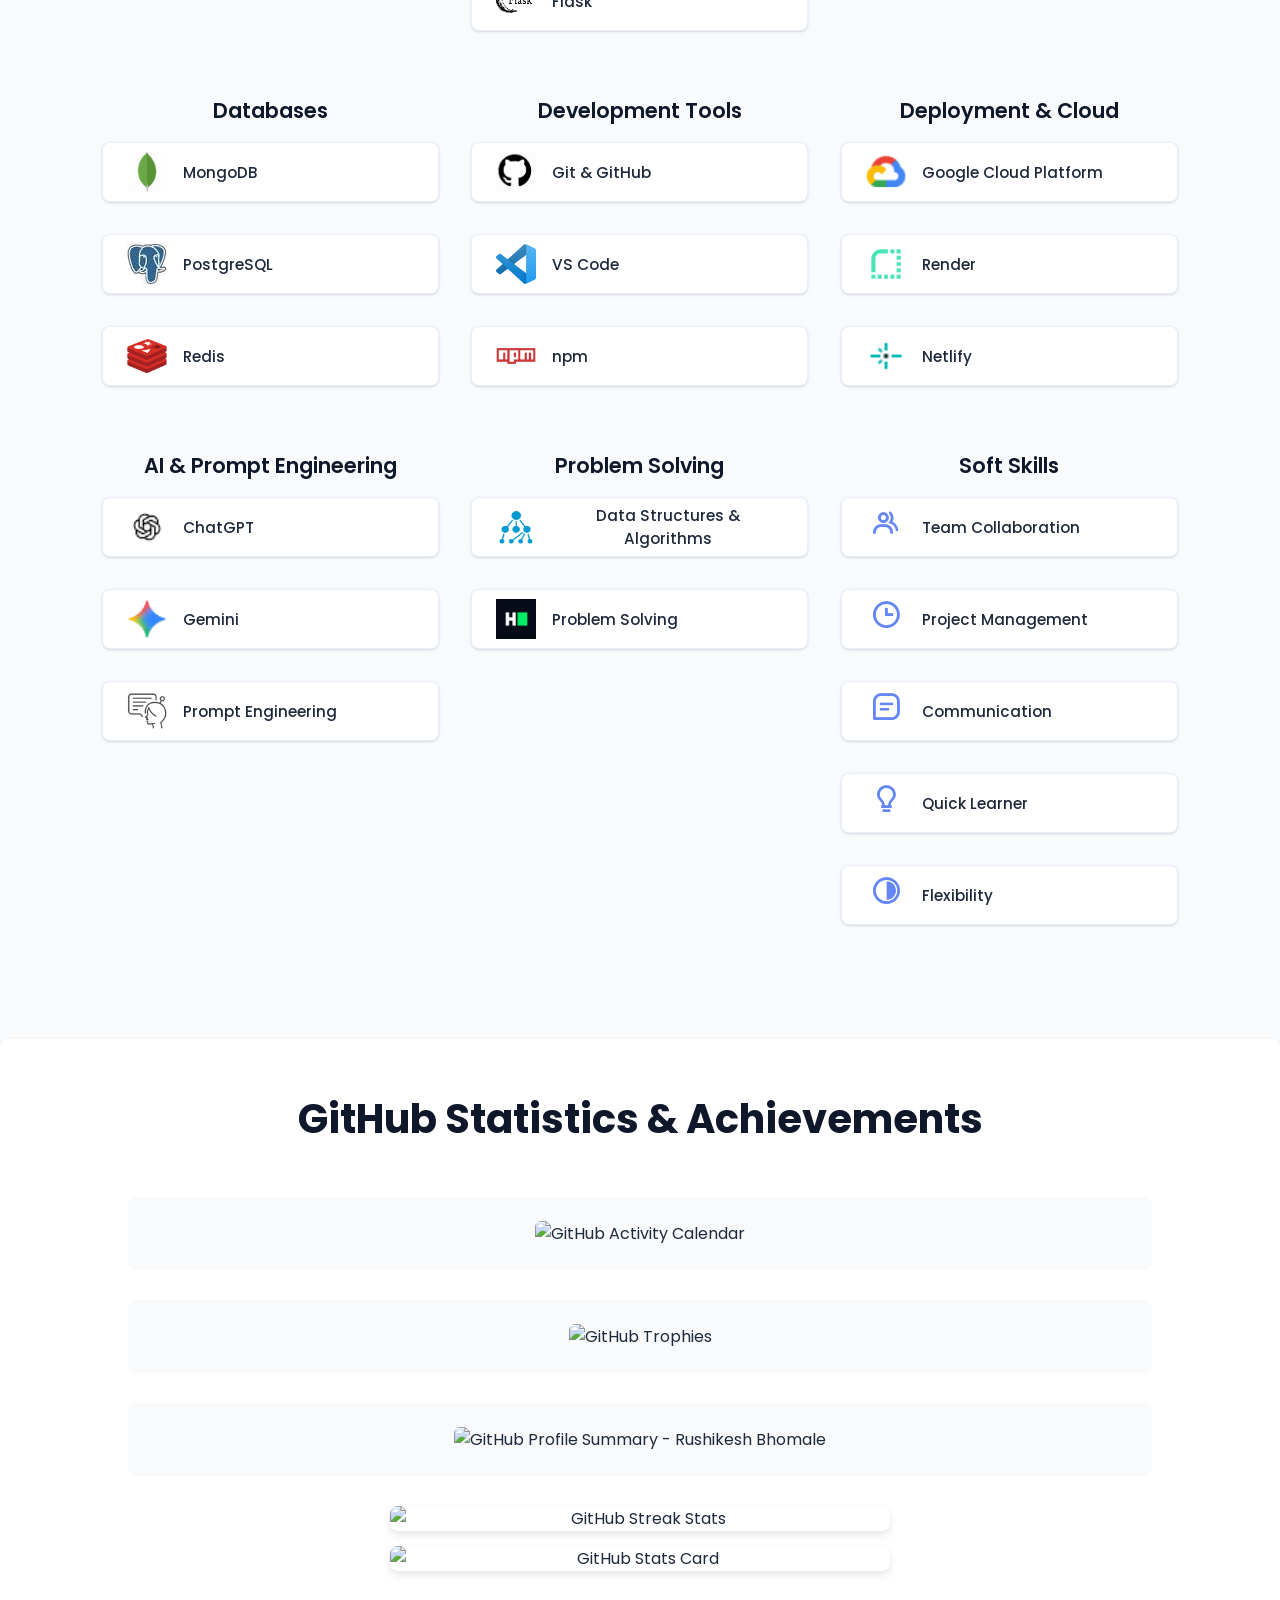
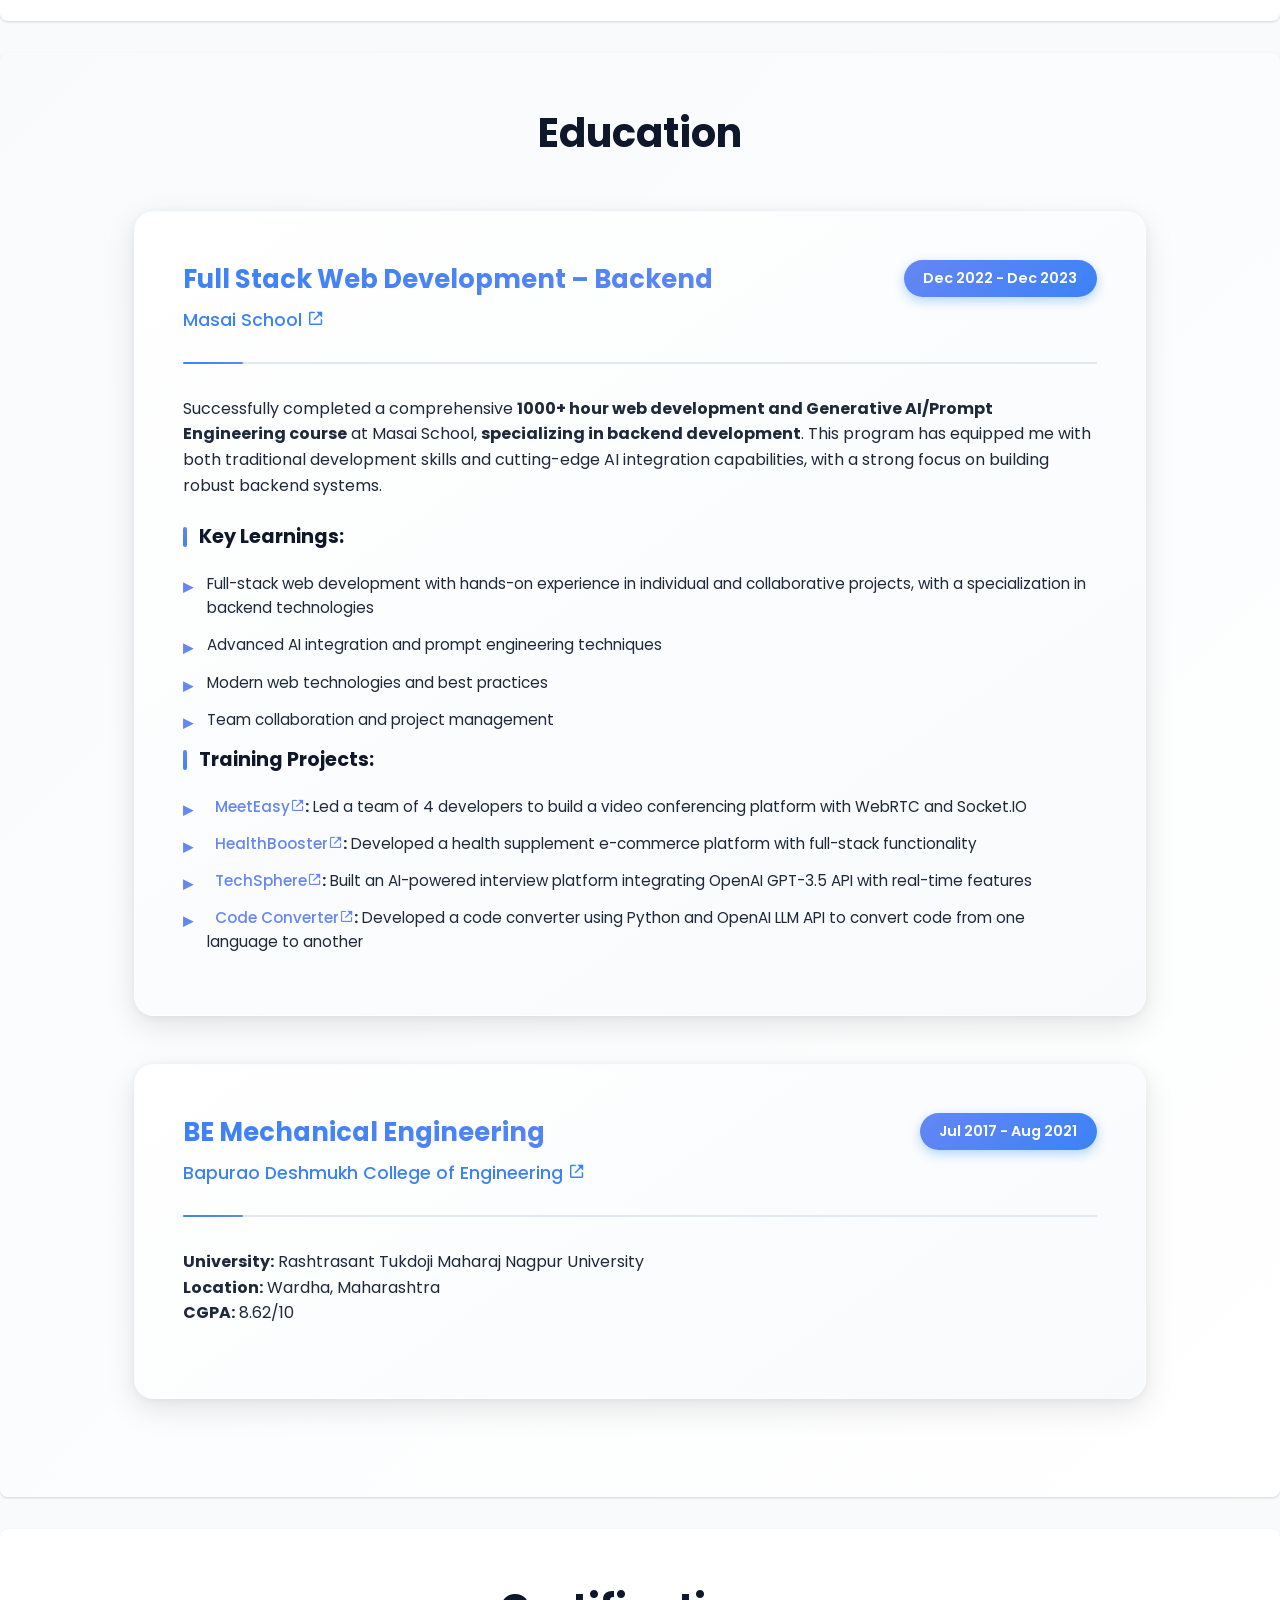
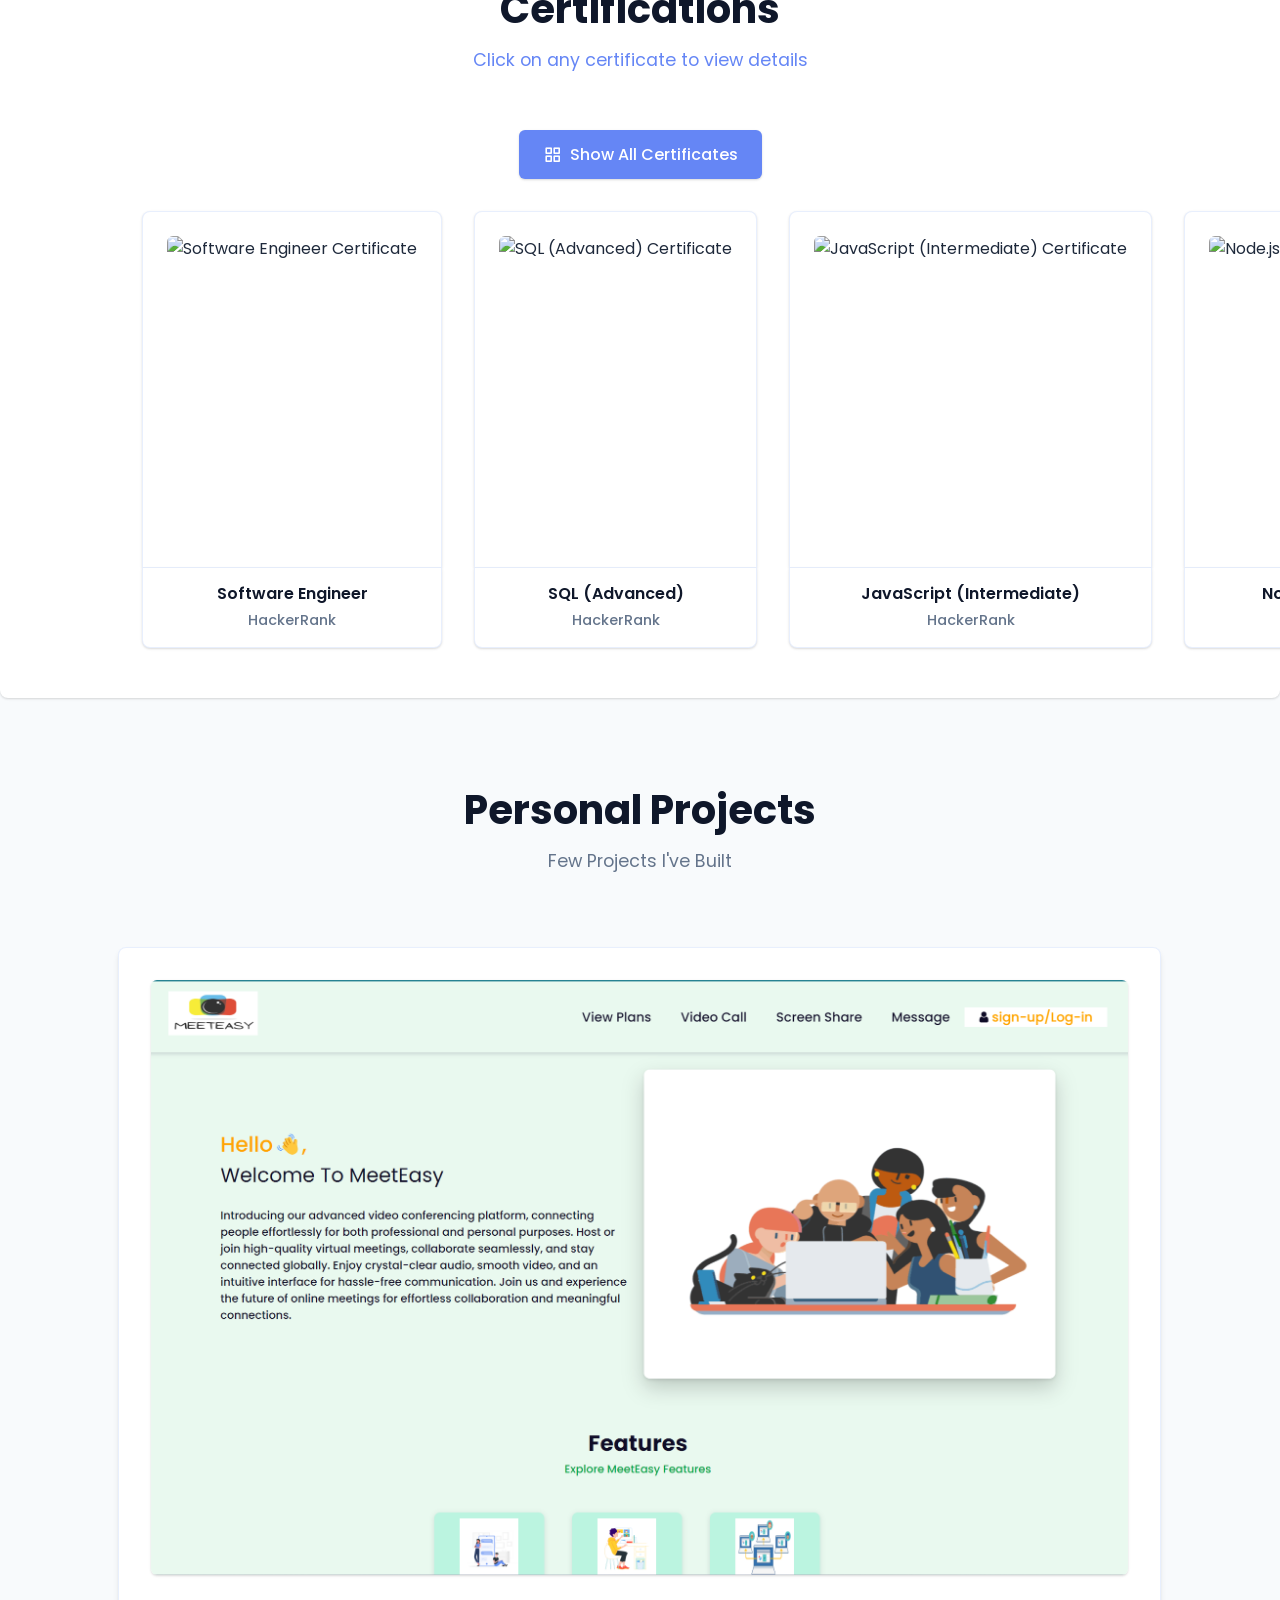
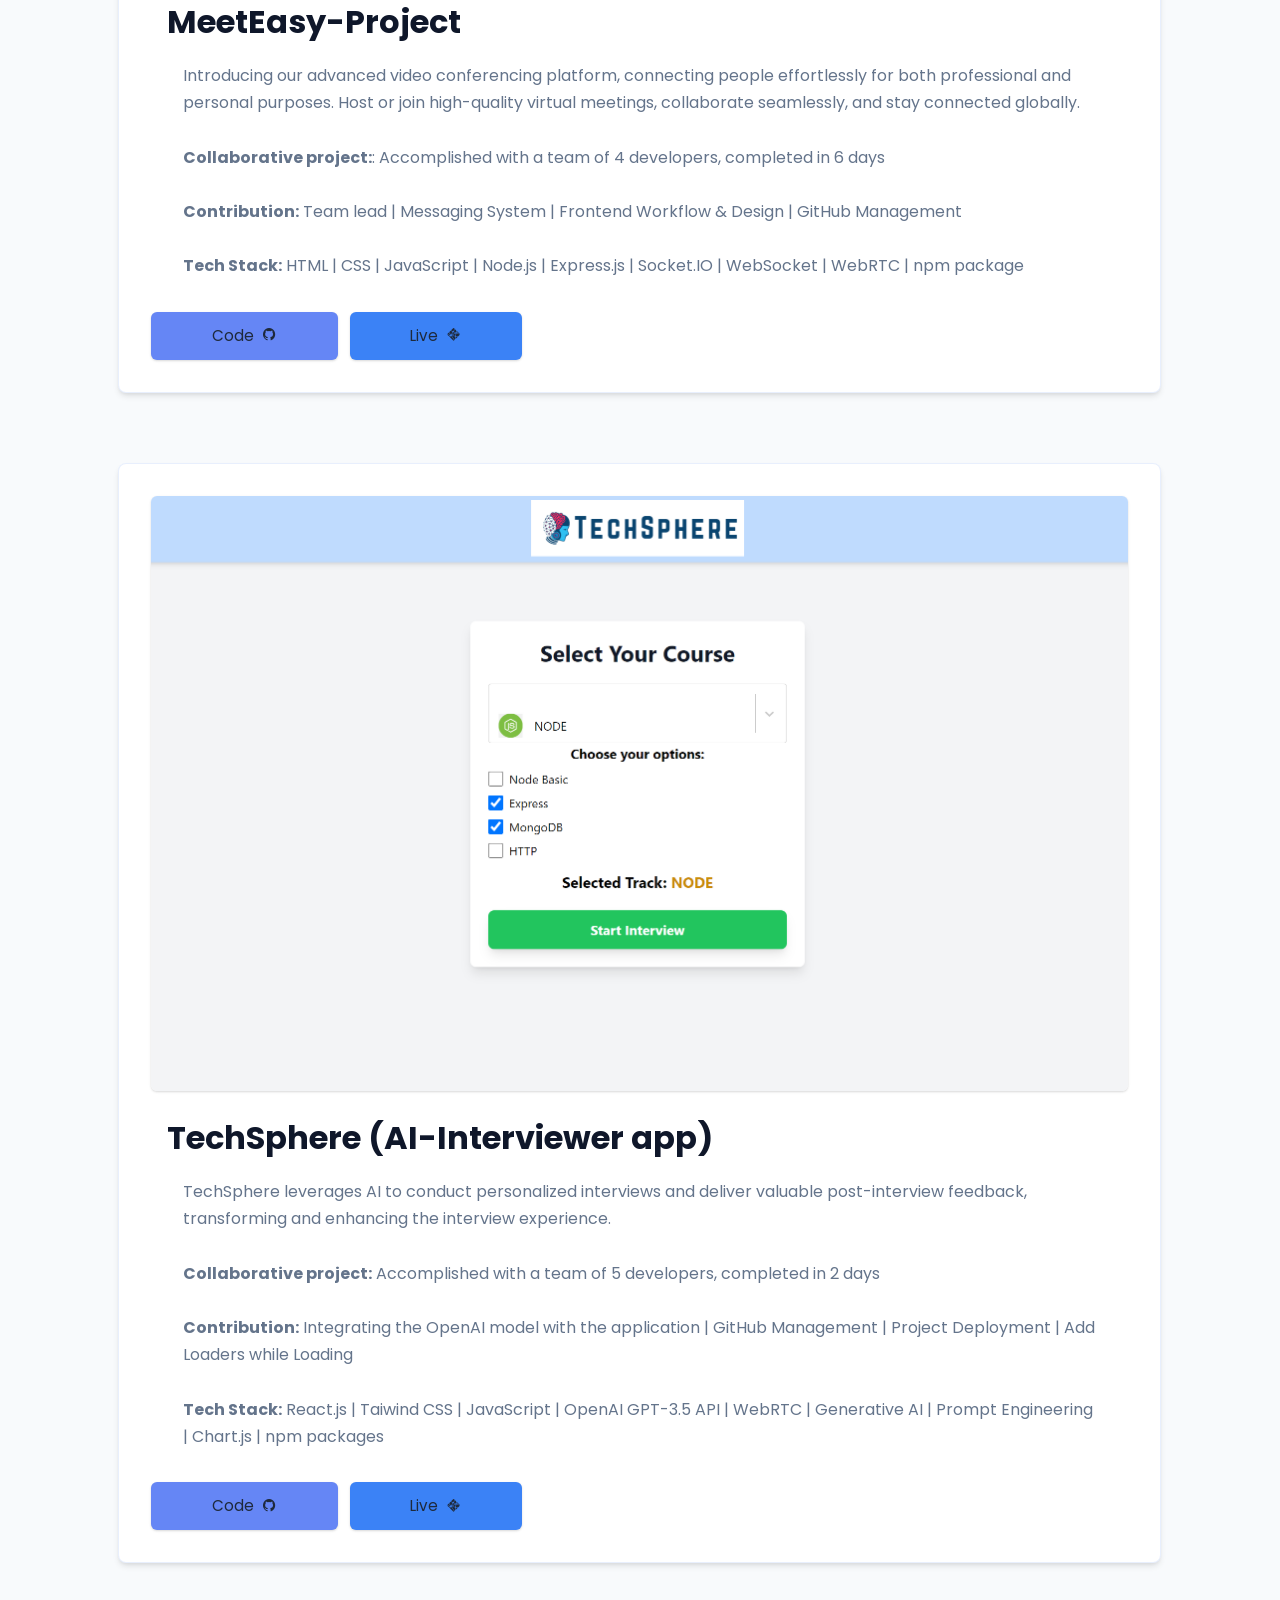
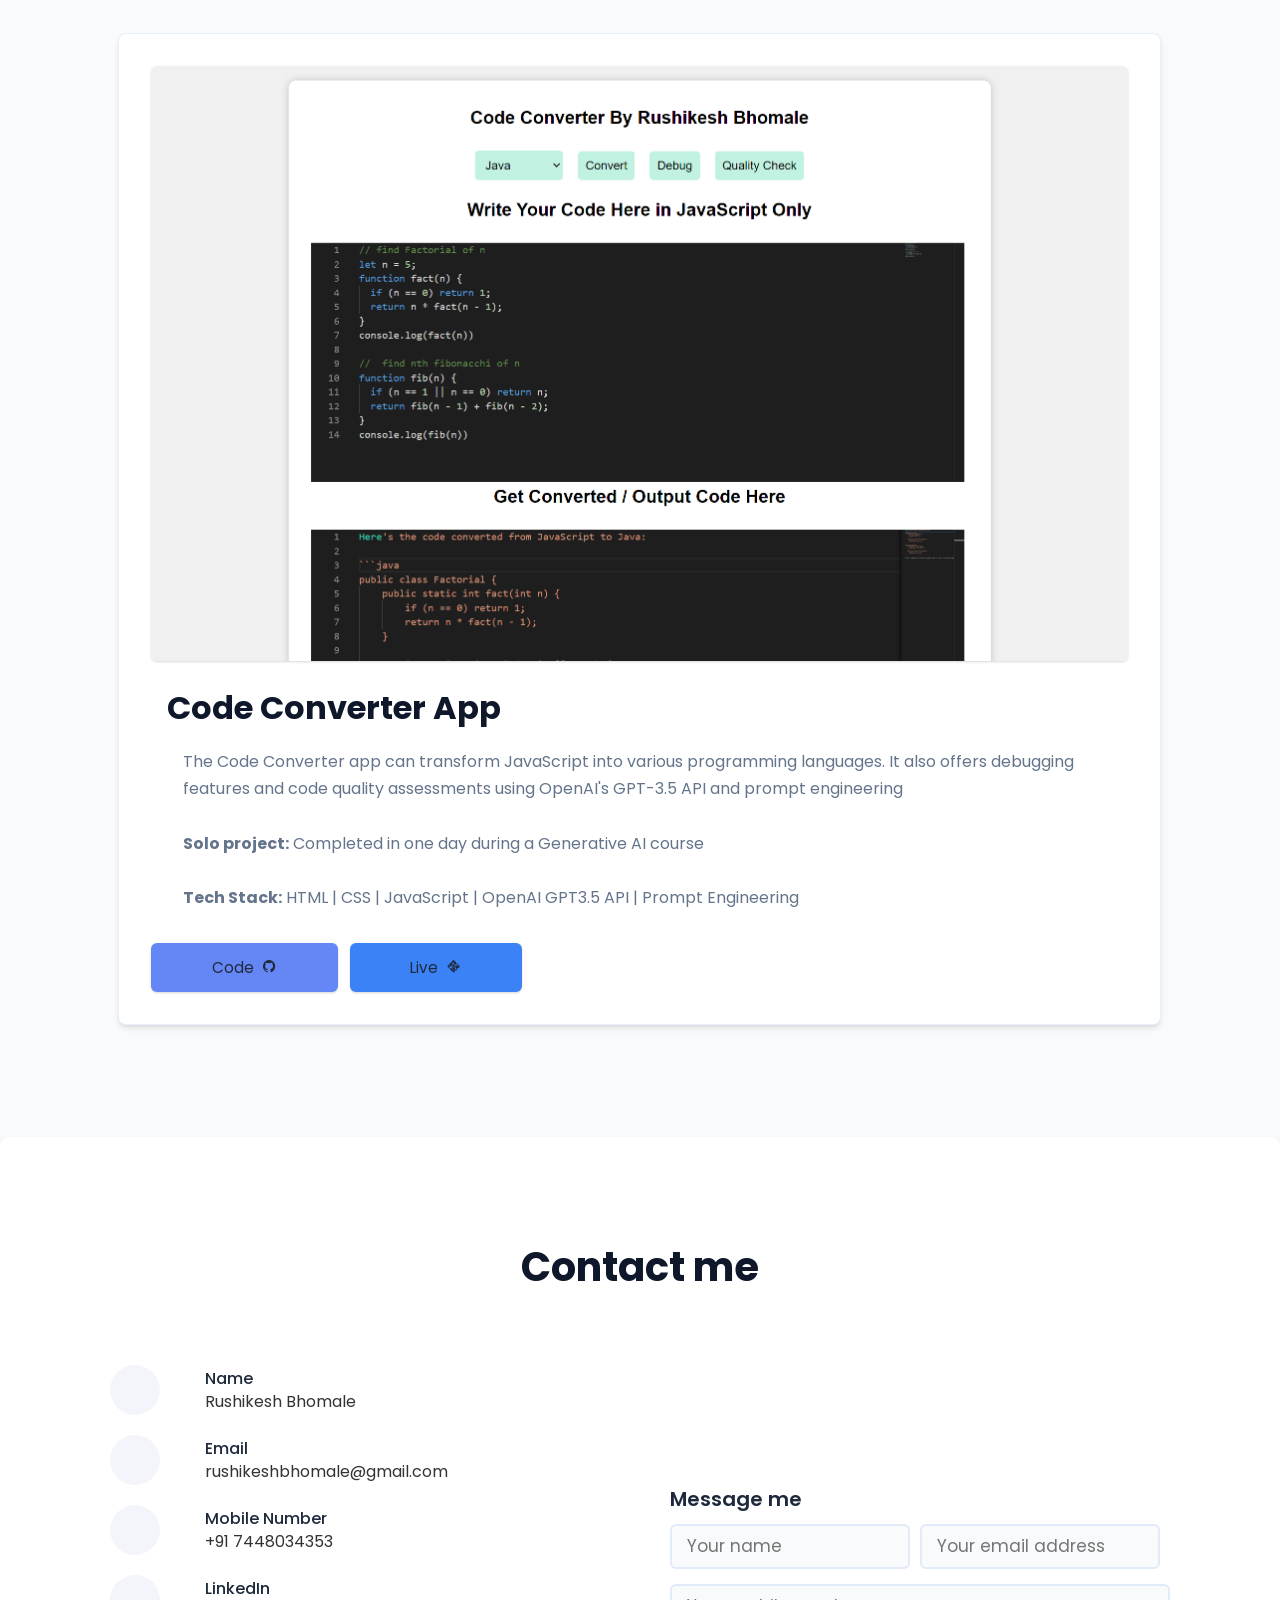
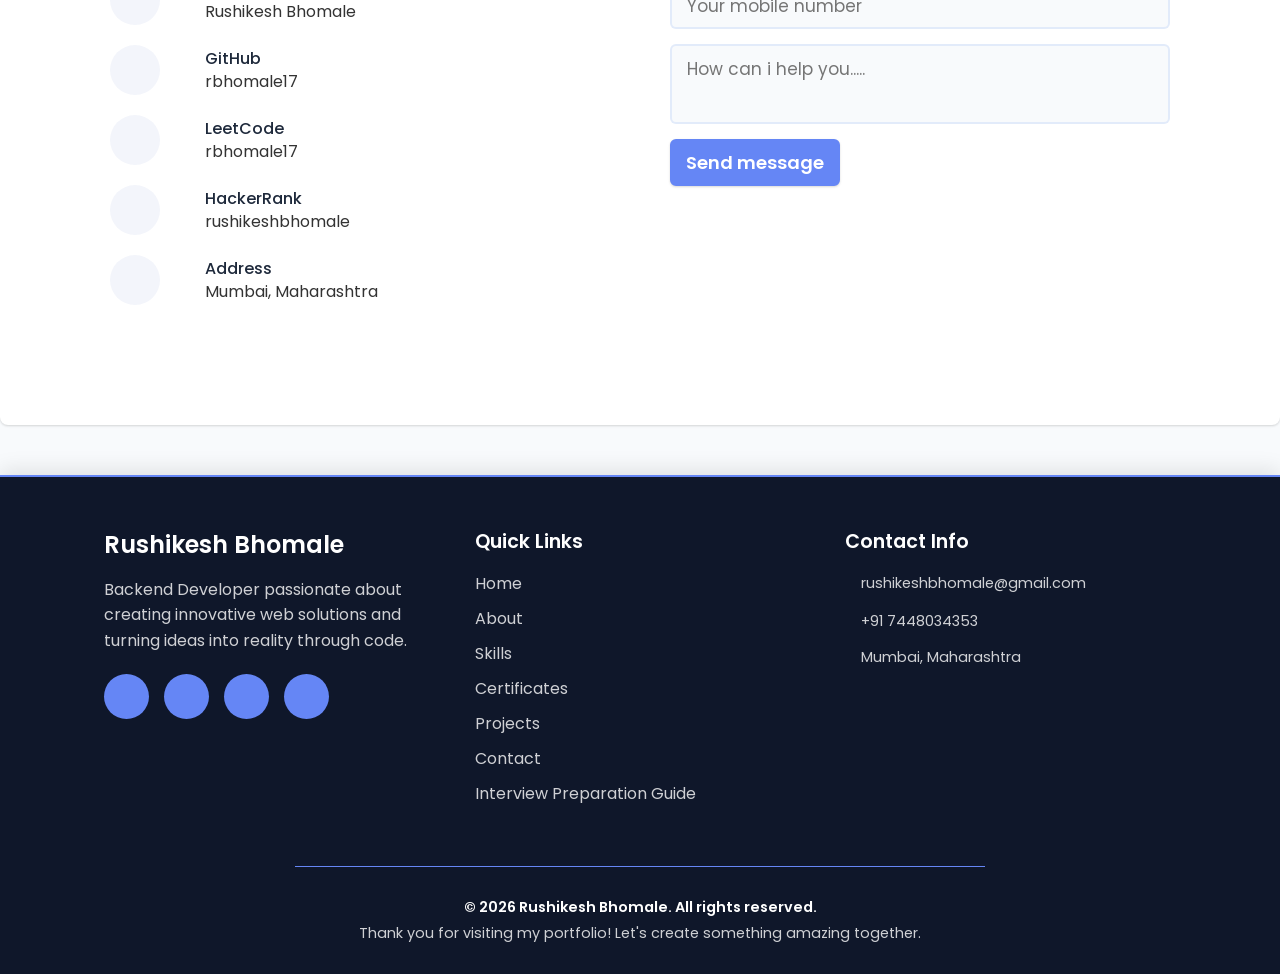
==== commit 8757cbec: "Update experience description to reflect dynamic calculation of years and enhance clarity in the abo" ====
--- a/index.html
+++ b/index.html
@@ -84,8 +84,8 @@
         <img class="home-img" src="./image/gif.gif" alt="coder gif">
       </div>
       <div class="about-text" id="user-detail-intro">
-        <p>
-          Experienced Backend Developer with about 2 years of experience architecting scalable production systems. Specializes in Python, JavaScript, FastAPI, and Node.js with expertise in building robust microservices, PostgreSQL, MongoDB, Google Cloud Platform, Docker, Git, and RESTful APIs. Demonstrates proficiency across diverse domains from fintech support agents to environmental monitoring systems.
+        <p id="about-intro-text">
+          Experienced Backend Developer with ~ 2+ years of experience architecting scalable production systems. Specializes in Python, JavaScript, FastAPI, and Node.js with expertise in building robust microservices, PostgreSQL, MongoDB, Google Cloud Platform, Docker, Git, and RESTful APIs. Demonstrates proficiency across diverse domains from fintech support agents to environmental monitoring systems.
         </p>
         <br>
         <!-- <p>Developed AI-powered solutions including fintech customer support agents that reduced query resolution time by 60%, conversational wine discovery assistants delivering personalized wine recommendations, defense systems for tunnel and landmine detection with real-time data processing capabilities, and city-wide environmental monitoring infrastructure tracking 100,000+ saplings across Bengaluru.</p>
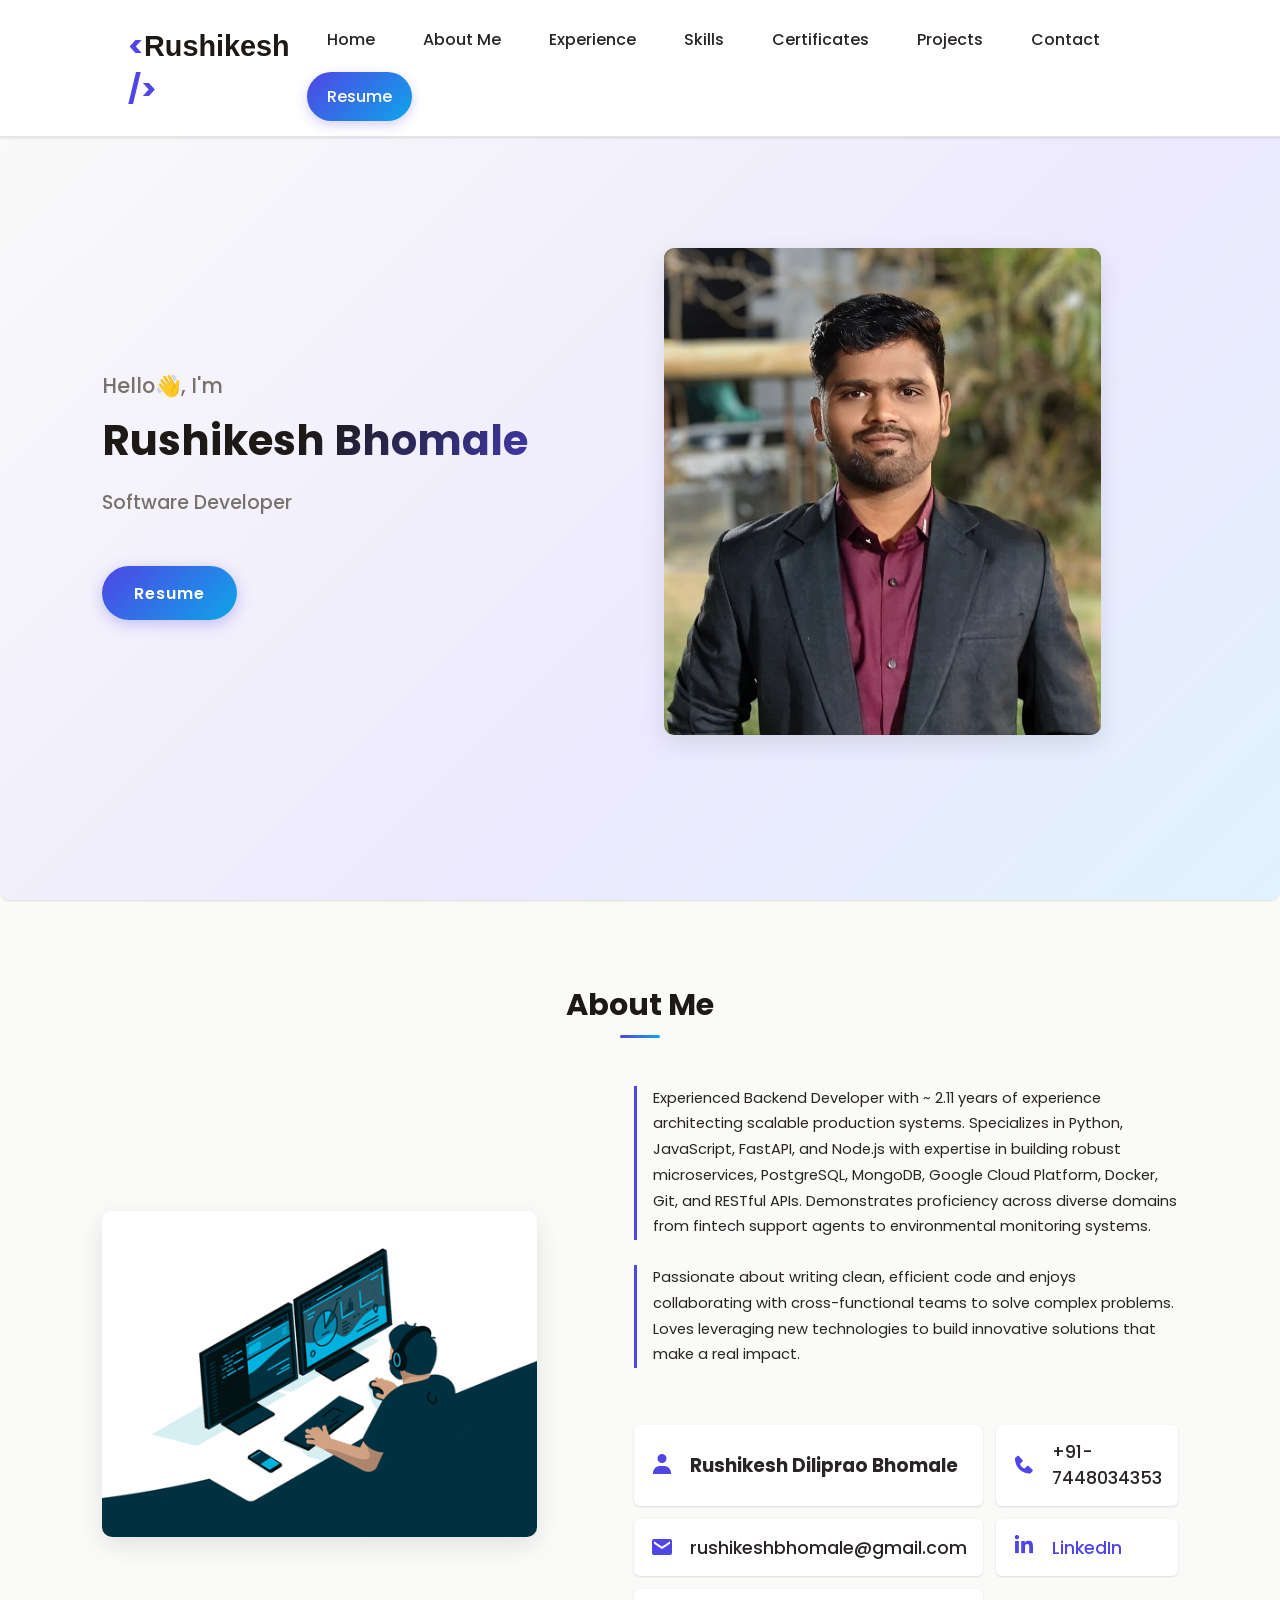
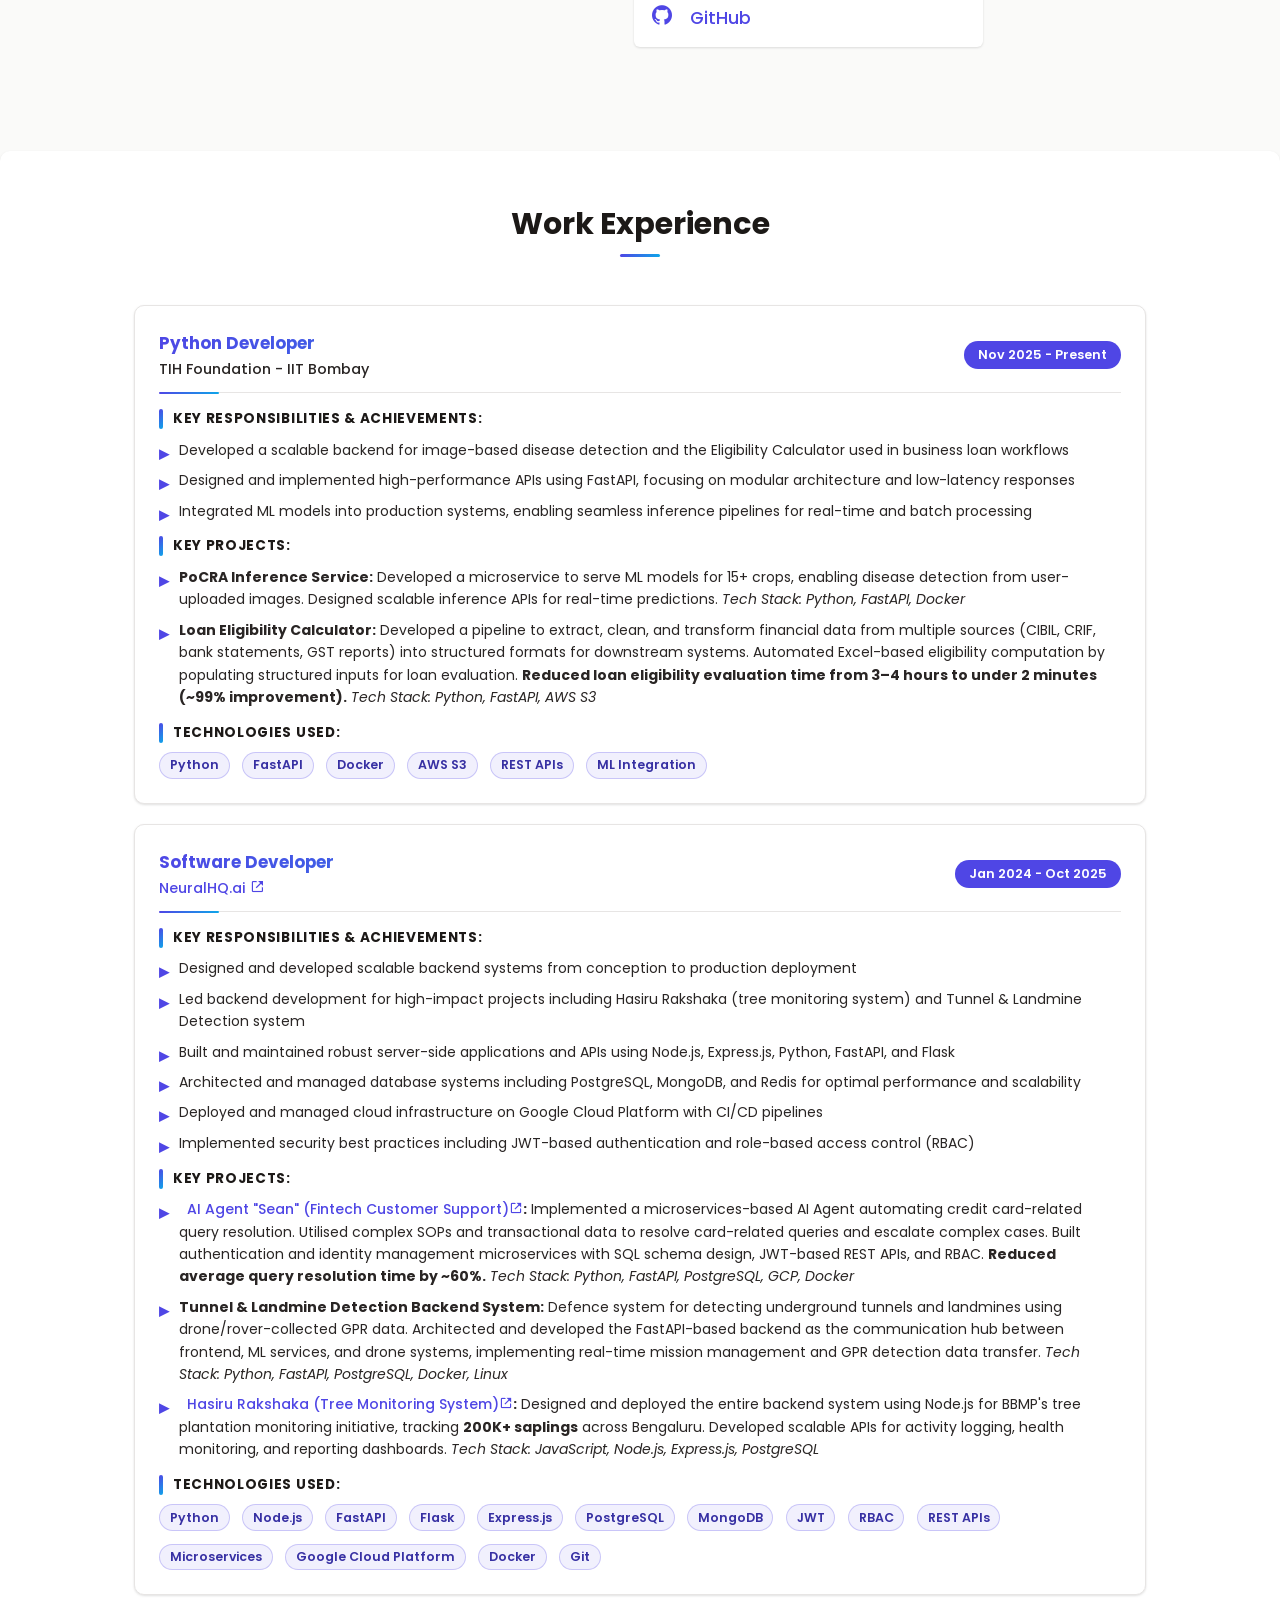
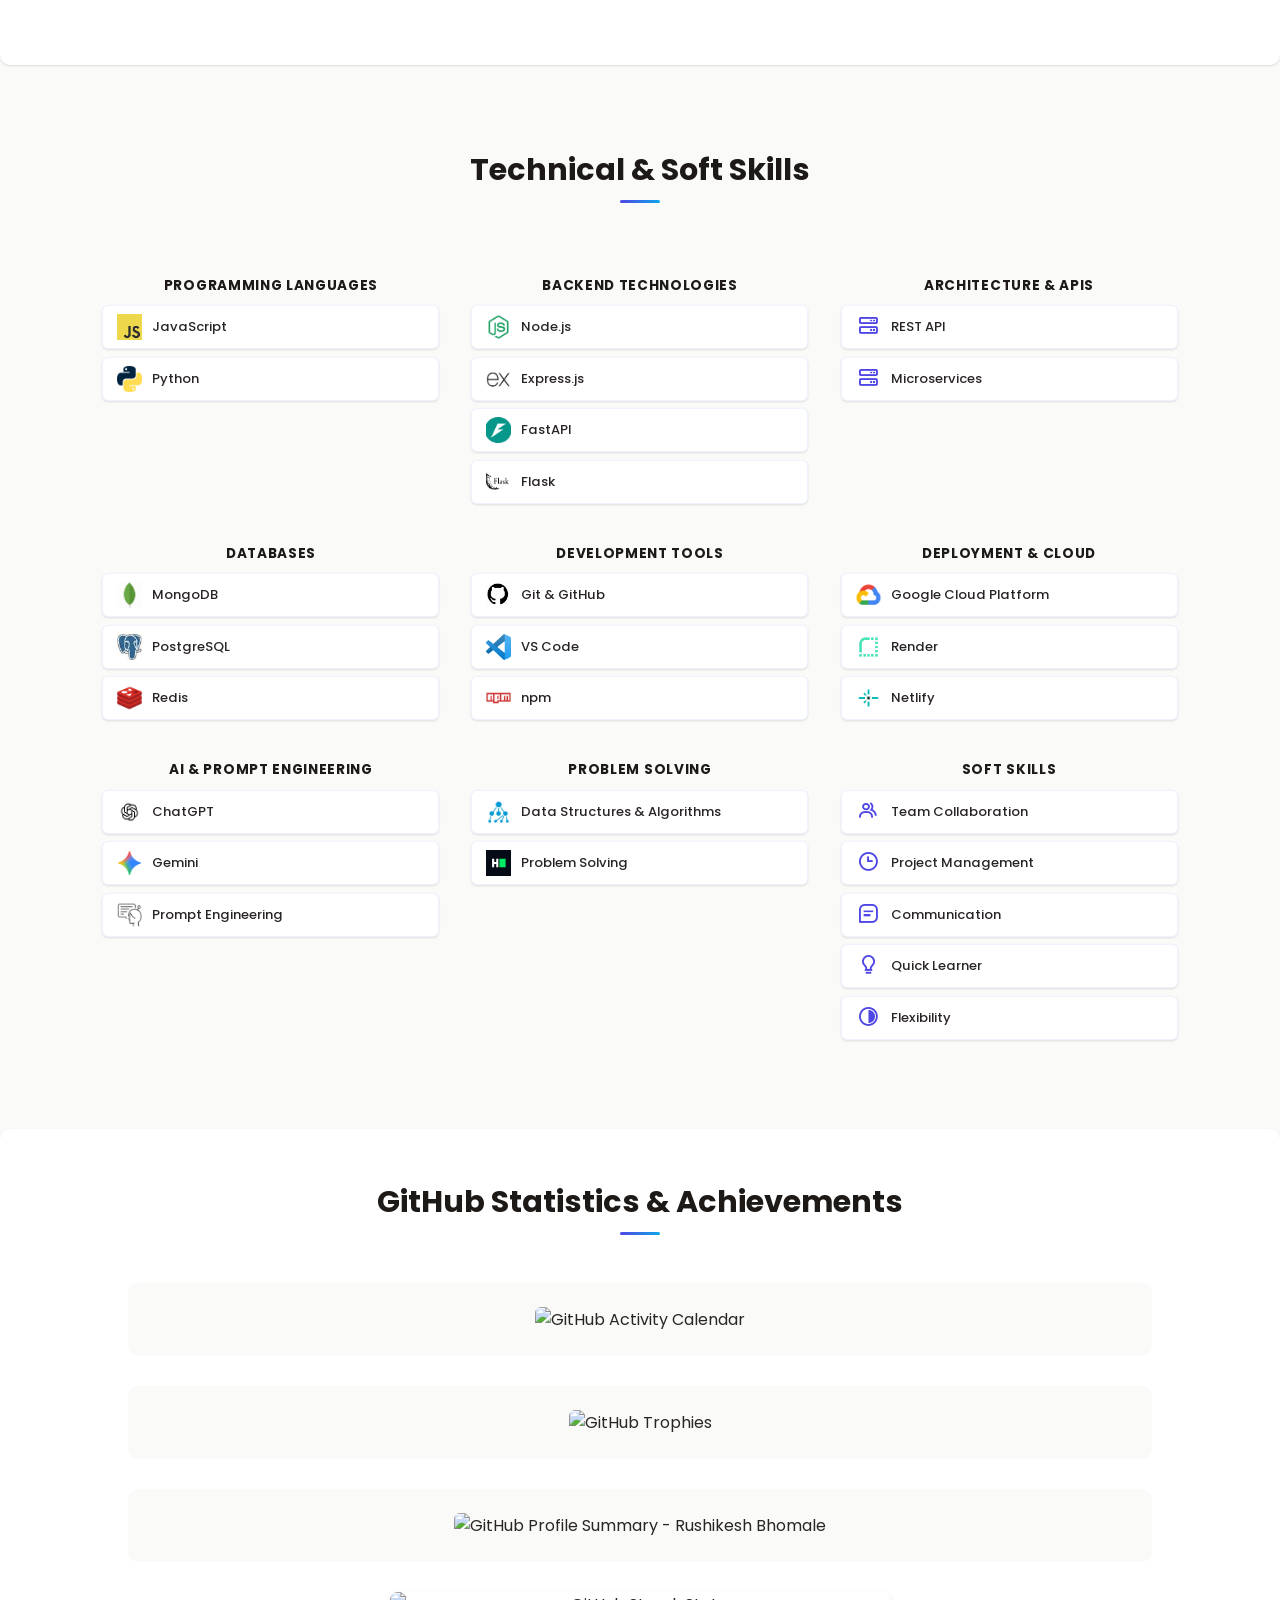
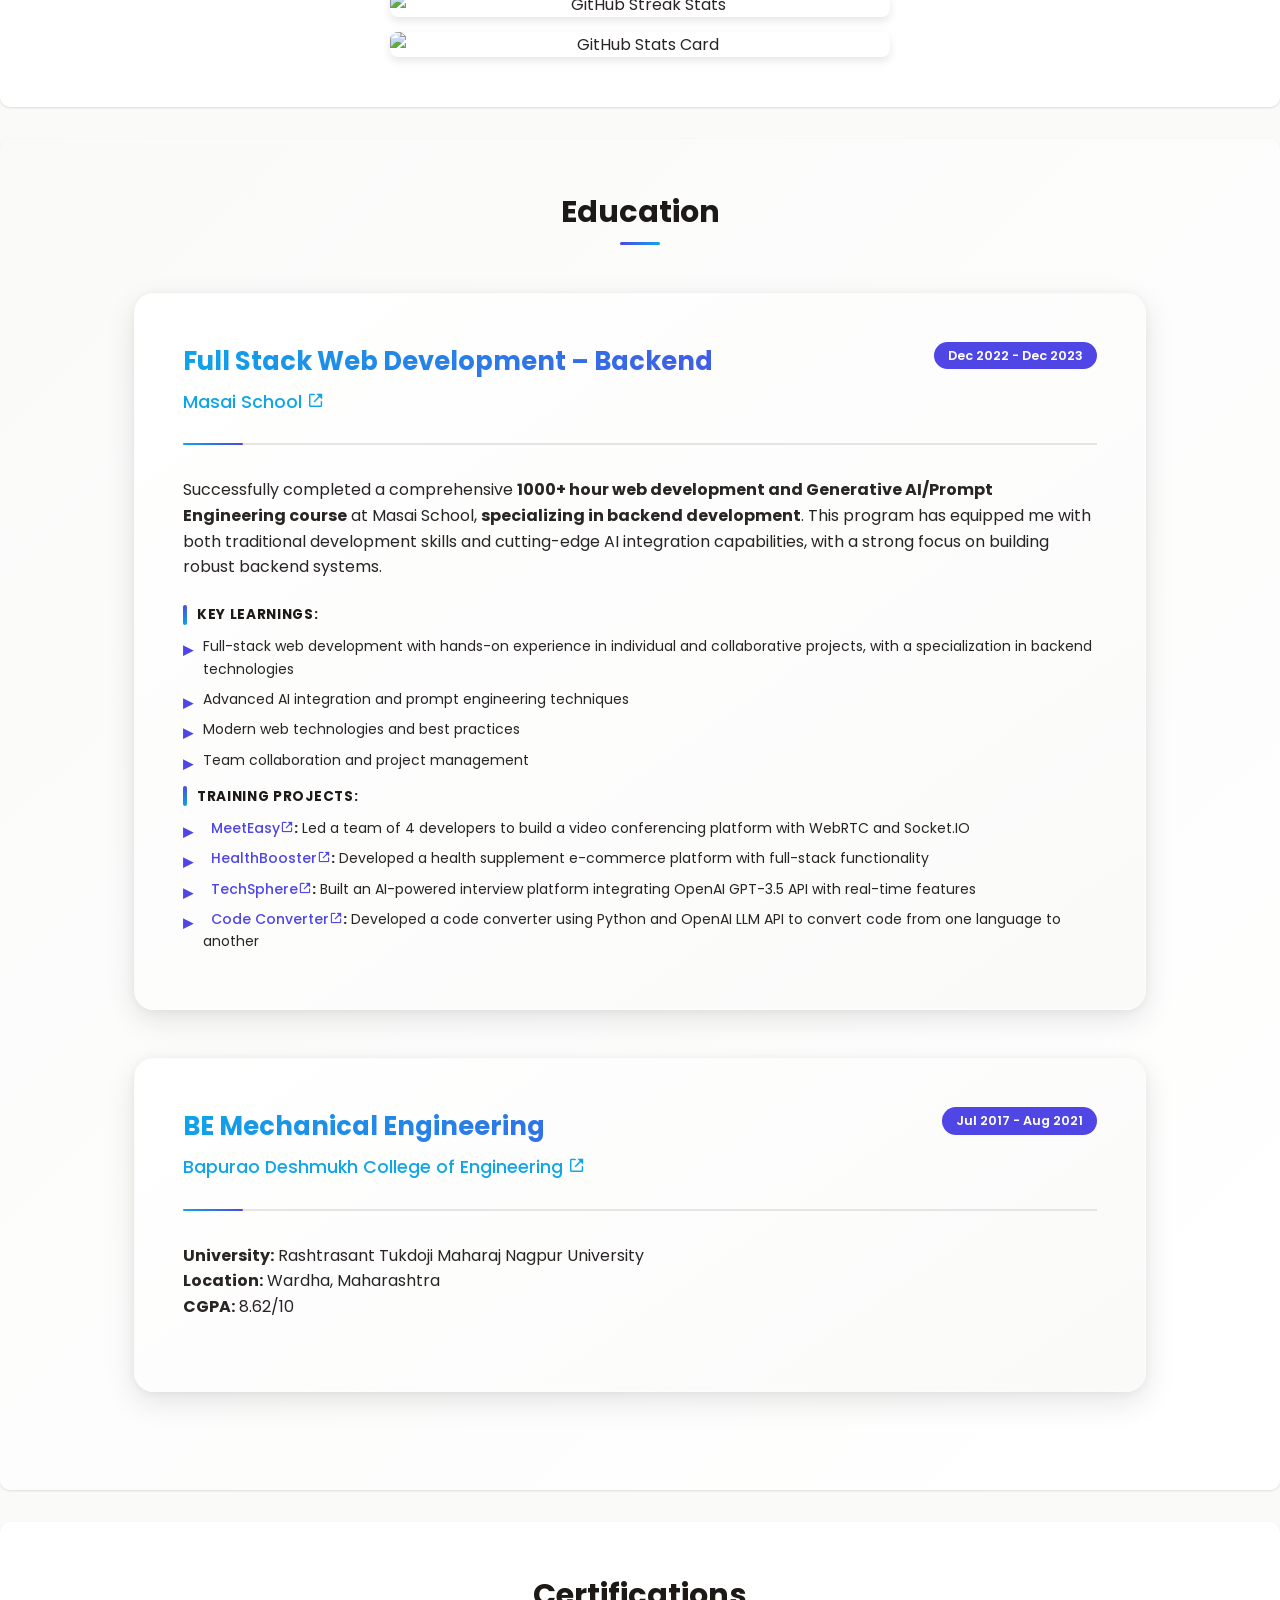
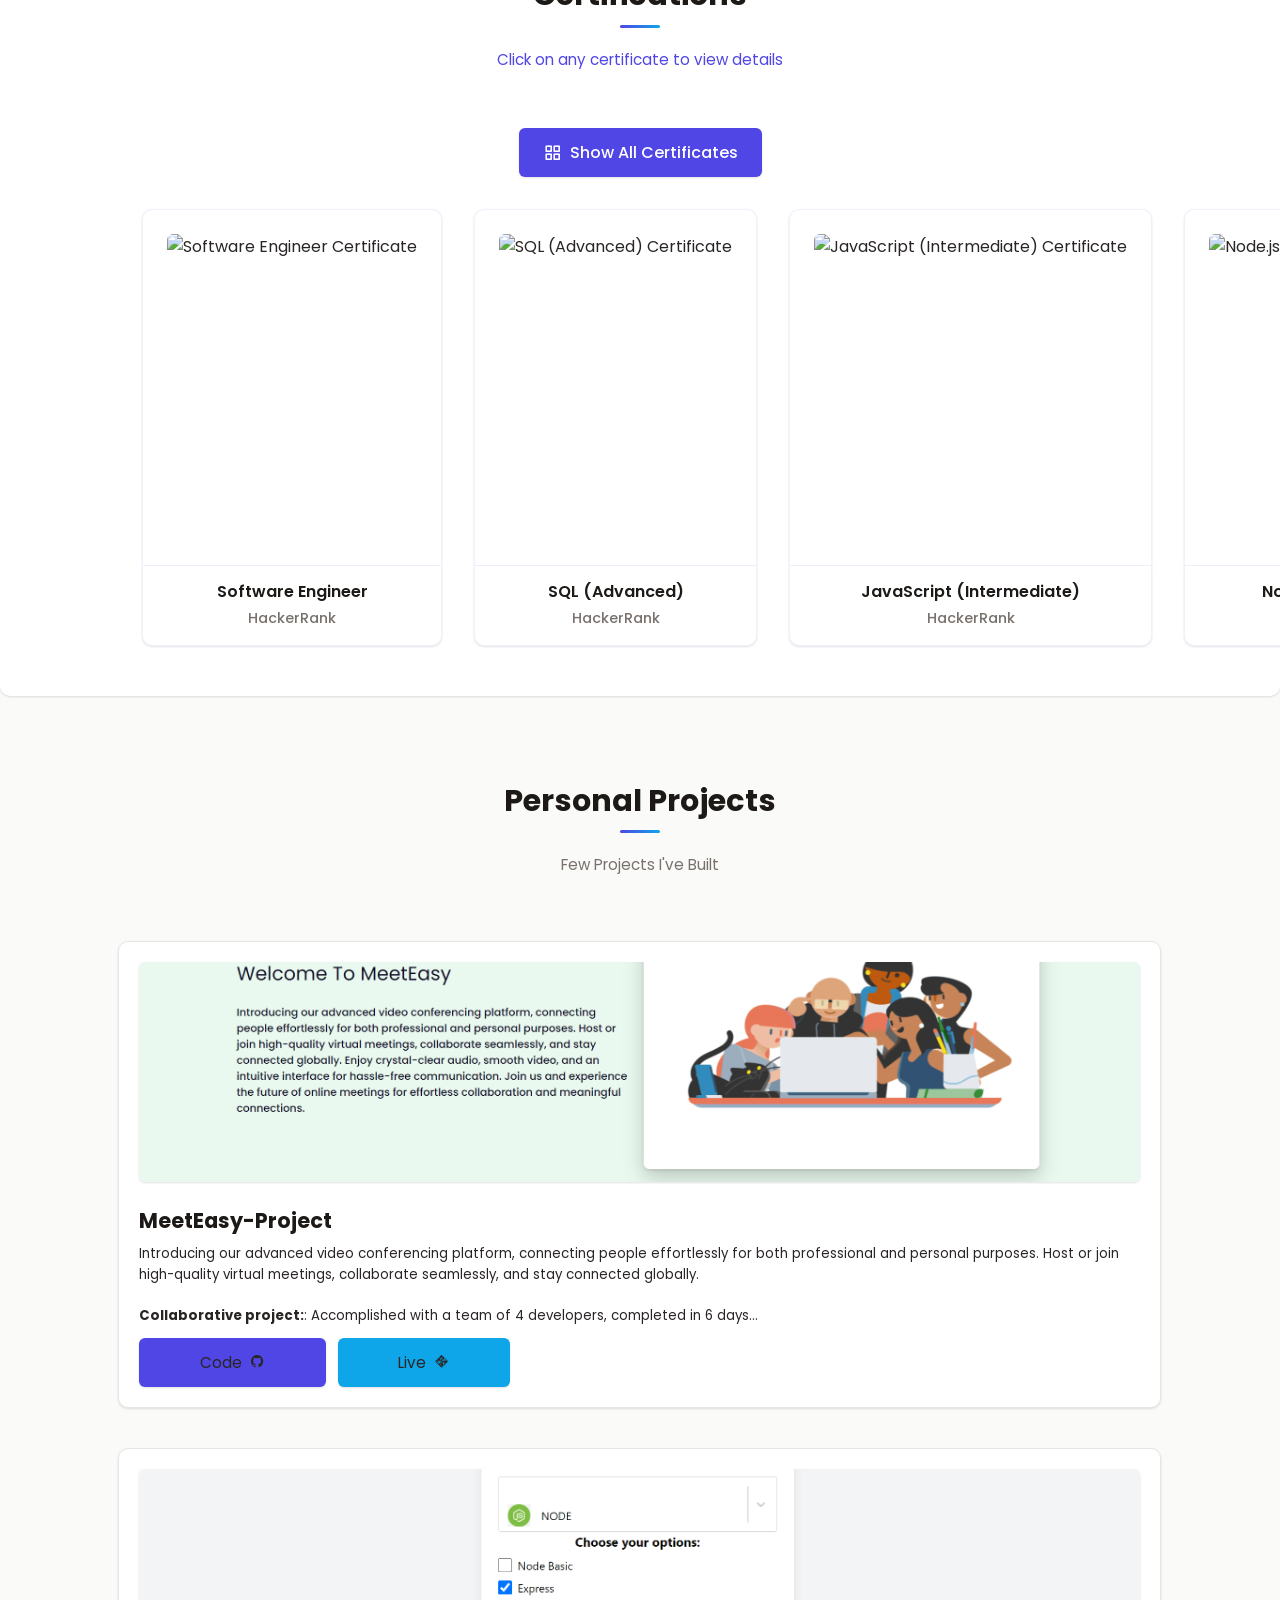
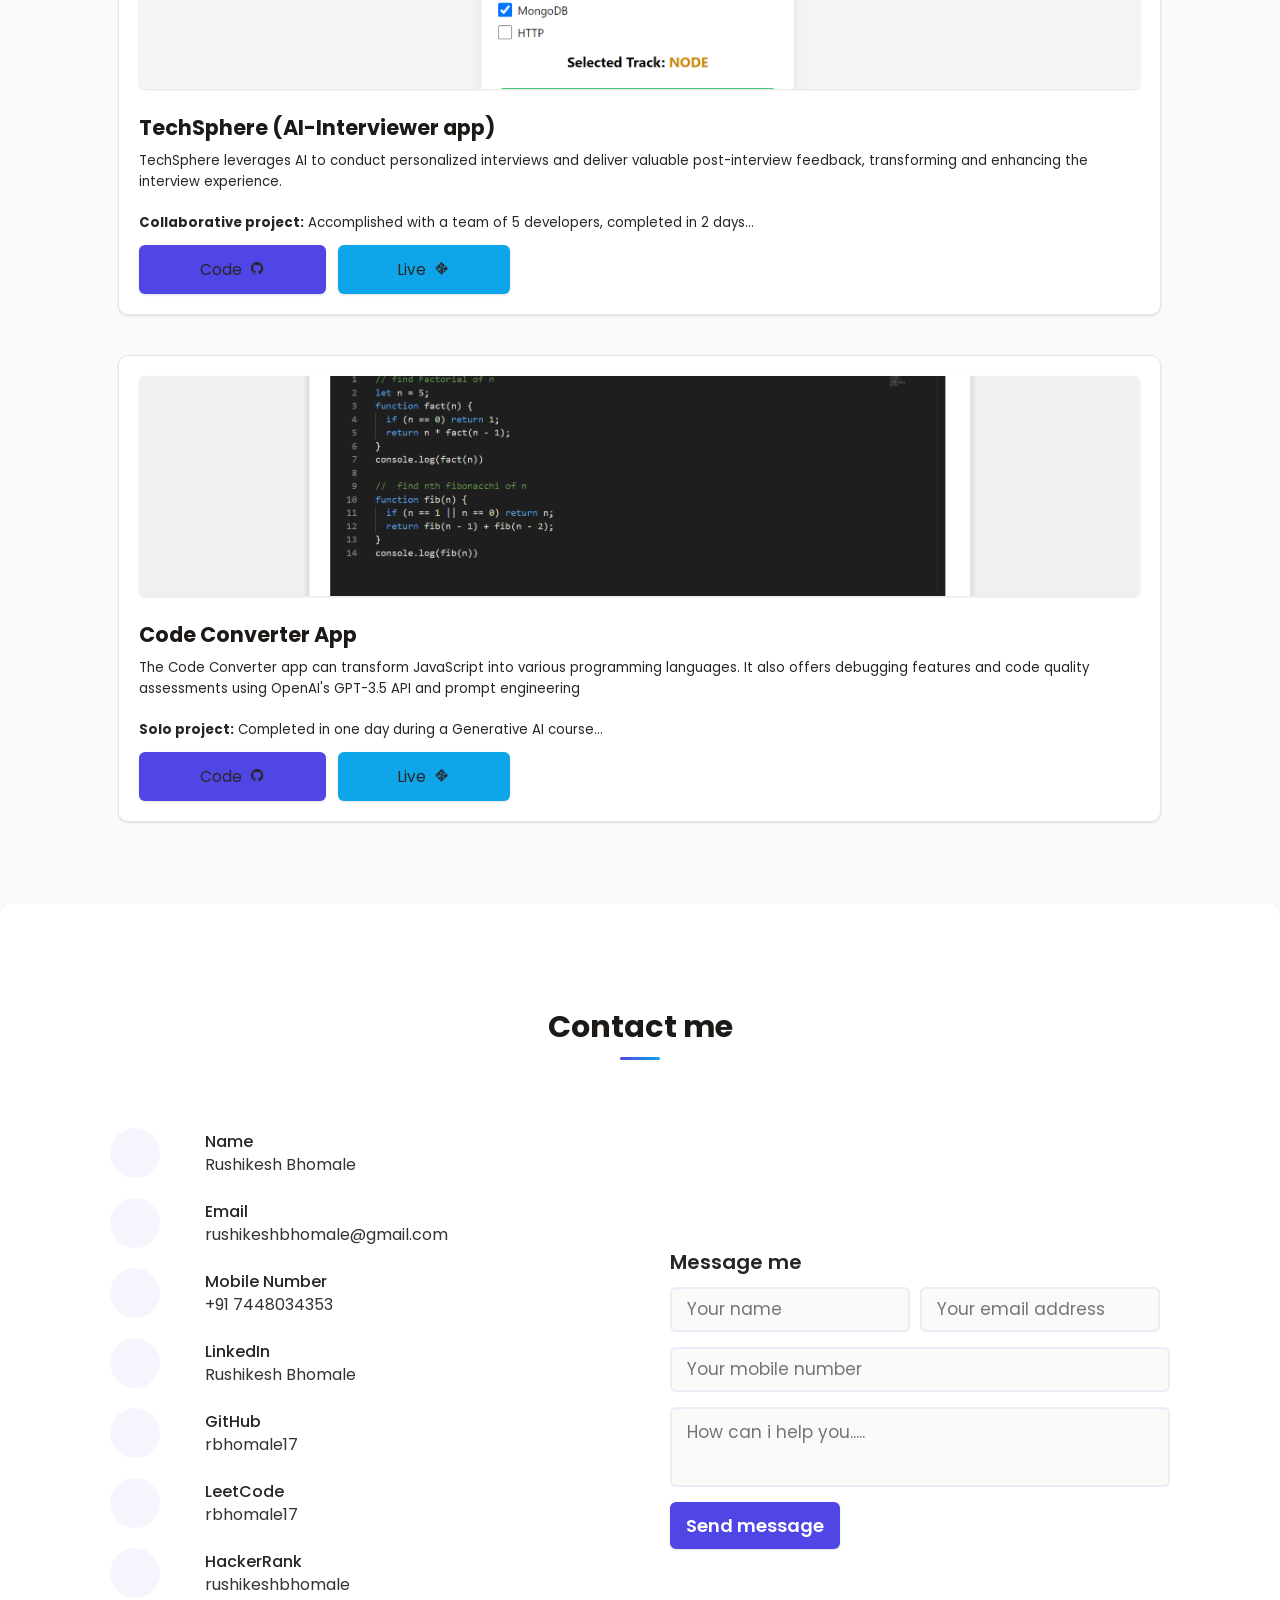
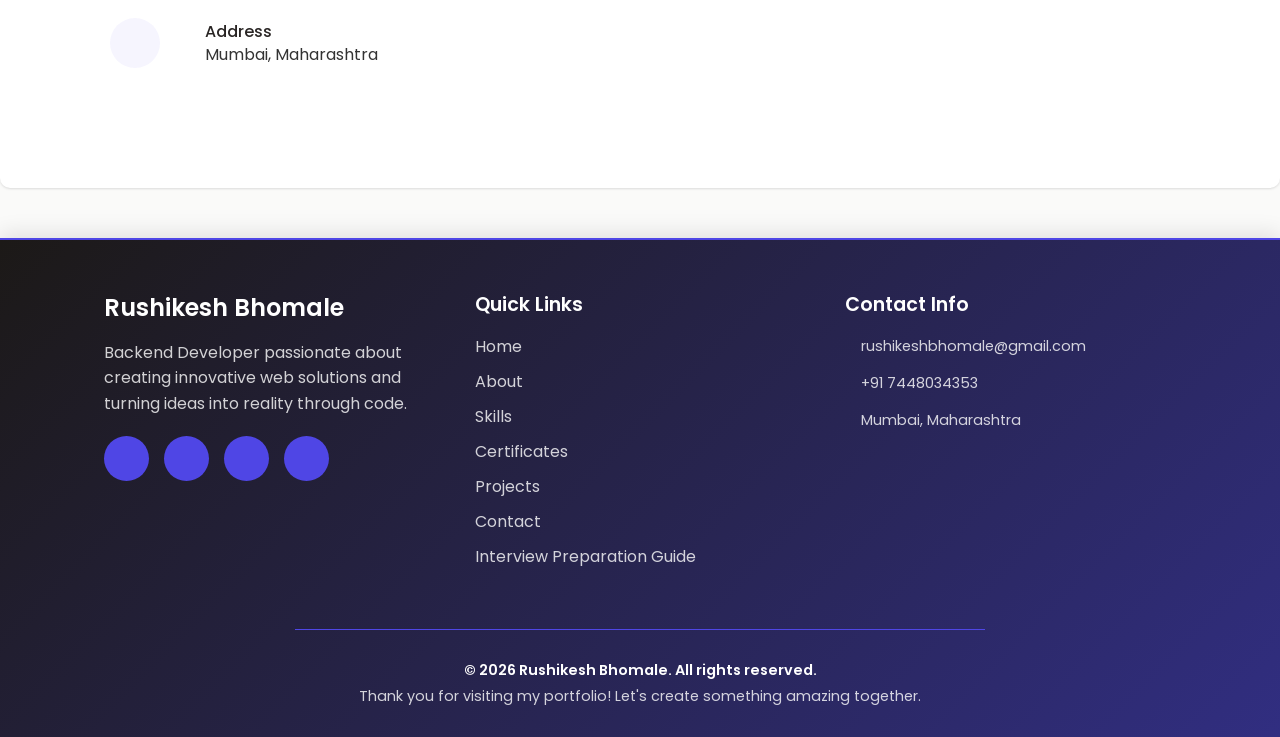
==== commit 1527a40f: "Refactor CSS styles for improved design consistency and responsiveness; update HTML logo for enhance" ====
--- a/index.html
+++ b/index.html
@@ -26,8 +26,7 @@
   <!-- Navbar  Section Start -->
 
   <header>
-    <a href="/" class="logo"><span style="font-family: Arial, Helvetica, sans-serif; color: #000;">Rushikesh</span><span
-        style="color: #007bff;">.dev</span></a>
+    <a href="/" class="logo"><span style="color: #4f46e5;">&lt;</span><span style="font-family: Arial, Helvetica, sans-serif; color: #1c1917;">Rushikesh</span><span style="color: #4f46e5;"> /&gt;</span></a>
 
     <div class="bx bx-menu" id="menu-icon"></div>
 
--- a/index.css
+++ b/index.css
@@ -21,27 +21,26 @@
 }
 
 :root {
-    /* --main-color: #1e40af; */
-    --main-color: #6586f5;
-    --main-color-dark: #1e3a8a;
-    --bg-color: #f8fafc;
+    --main-color: #4f46e5;
+    --main-color-dark: #3730a3;
+    --bg-color: #fafaf9;
     --bg-color-secondary: #ffffff;
-    --accent-color: #3b82f6;
-    --accent-color-light: #60a5fa;
-    --text-color: #1e293b;
-    --text-color-light: #64748b;
-    --text-color-dark: #0f172a;
-    --hover: #2563eb;
-    --hover-light: #3b82f6;
-    --border-color: #e2e8f0;
-    --border-color-light: #f1f5f9;
-    --big-font: 3.2rem;
-    --medium-font: 1.8rem;
-    --p-font: 1.1rem;
-    --shadow-light: 0 1px 3px 0 rgba(0, 0, 0, 0.1), 0 1px 2px 0 rgba(0, 0, 0, 0.06);
-    --shadow-medium: 0 4px 6px -1px rgba(0, 0, 0, 0.1), 0 2px 4px -1px rgba(0, 0, 0, 0.06);
-    --shadow-heavy: 0 10px 15px -3px rgba(0, 0, 0, 0.1), 0 4px 6px -2px rgba(0, 0, 0, 0.05);
-    --border-radius: 8px;
+    --accent-color: #0ea5e9;
+    --accent-color-light: #38bdf8;
+    --text-color: #292524;
+    --text-color-light: #78716c;
+    --text-color-dark: #1c1917;
+    --hover: #3730a3;
+    --hover-light: #0ea5e9;
+    --border-color: #e7e5e4;
+    --border-color-light: #f5f5f4;
+    --big-font: 2.6rem;
+    --medium-font: 1.3rem;
+    --p-font: 0.95rem;
+    --shadow-light: 0 1px 3px 0 rgba(0, 0, 0, 0.08), 0 1px 2px 0 rgba(0, 0, 0, 0.05);
+    --shadow-medium: 0 4px 12px rgba(0, 0, 0, 0.08);
+    --shadow-heavy: 0 8px 24px rgba(0, 0, 0, 0.1);
+    --border-radius: 10px;
     --border-radius-small: 6px;
 
     --header-height: 3rem;
@@ -63,7 +62,7 @@
 }
 
 section {
-    padding: 60px 10%;
+    padding: 40px 8%;
     position: relative;
 }
 
@@ -155,20 +154,37 @@
 
 .heading {
     text-align: center;
-    margin-bottom: 3rem;
+    margin-bottom: 2.5rem;
 }
 
 .heading h2 {
-    font-size: 2.5rem;
+    font-size: 1.9rem;
     font-weight: 700;
     color: var(--text-color-dark);
     margin-bottom: 0.5rem;
+    display: inline-block;
+    position: relative;
+    padding-bottom: 0.6rem;
+}
+
+.heading h2::after {
+    content: '';
+    position: absolute;
+    bottom: 0;
+    left: 50%;
+    transform: translateX(-50%);
+    width: 40px;
+    height: 3px;
+    background: linear-gradient(90deg, var(--main-color), var(--accent-color));
+    border-radius: 2px;
 }
 
 .heading span {
+    display: block;
     font-size: var(--p-font);
     color: var(--text-color-light);
     font-weight: 400;
+    margin-top: 0.75rem;
 }
 
 header {
@@ -235,22 +251,23 @@
 
 .navbar a:hover {
     color: var(--main-color);
-    background: rgba(30, 64, 175, 0.05);
+    background: rgba(79, 70, 229, 0.05);
 }
 
 /* Resume link styling in navbar */
 .navbar .resume {
-    background: var(--main-color);
+    background: linear-gradient(135deg, var(--main-color), var(--accent-color));
     color: #fff !important;
-    border-radius: var(--border-radius-small);
+    border-radius: 50px;
     transition: all 0.3s ease;
+    box-shadow: 0 4px 12px rgba(79, 70, 229, 0.25);
 }
 
 .navbar .resume:hover {
-    background: var(--main-color-dark);
+    background: linear-gradient(135deg, var(--accent-color), var(--main-color));
     color: #fff !important;
     transform: translateY(-2px);
-    box-shadow: var(--shadow-medium);
+    box-shadow: 0 6px 18px rgba(79, 70, 229, 0.4);
 }
 
 #menu-icon {
@@ -272,7 +289,7 @@
 }
 
 #menu-icon:hover {
-    background: rgba(101, 134, 245, 0.1);
+    background: rgba(79, 70, 229, 0.08);
     color: var(--main-color);
 }
 
@@ -292,6 +309,8 @@
     margin-top: 90px;
     gap: 3rem;
     min-height: 90vh;
+    background: linear-gradient(135deg, #fafaf9 0%, #ede9fe 60%, #e0f2fe 100%);
+    border-radius: var(--border-radius);
 }
 
 .home-img1 img {
@@ -317,15 +336,18 @@
 .home-text h1 {
     font-size: var(--big-font);
     font-weight: 700;
-    color: var(--text-color-dark);
+    background: linear-gradient(135deg, var(--text-color-dark) 40%, var(--main-color) 100%);
+    -webkit-background-clip: text;
+    -webkit-text-fill-color: transparent;
+    background-clip: text;
     margin-bottom: 1rem;
 }
 
 .home-text h2 {
-    font-size: 1.7rem;
+    font-size: 1.2rem;
     font-weight: 500;
-    color: var(--text-color);
-    margin-bottom: 2rem;
+    color: var(--text-color-light);
+    margin-bottom: 1.5rem;
 }
 
 .home-text p {
@@ -371,20 +393,21 @@
     display: inline-block;
     font-size: 1rem;
     font-weight: 600;
-    background: var(--accent-color);
+    background: linear-gradient(135deg, var(--main-color), var(--accent-color));
     color: #fff;
-    padding: 0.8rem 1.5rem;
-    border-radius: var(--border-radius-small);
+    padding: 0.9rem 2rem;
+    border-radius: 50px;
     border: none;
     cursor: pointer;
     letter-spacing: 1px;
     transition: all 0.3s ease;
-    box-shadow: var(--shadow-light);
+    box-shadow: 0 4px 15px rgba(79, 70, 229, 0.3);
 }
 
 .resume-button:hover {
-    background: var(--accent-color-light);
-    box-shadow: var(--shadow-medium);
+    background: linear-gradient(135deg, var(--accent-color), var(--main-color));
+    transform: translateY(-2px);
+    box-shadow: 0 8px 25px rgba(79, 70, 229, 0.4);
 }
 
 .about-container {
@@ -409,22 +432,26 @@
 
 .about-text p {
     width: 100%;
-    font-size: var(--p-font);
+    font-size: 0.92rem;
     font-weight: 400;
-    text-align: justify;
-    line-height: 1.8;
-    color: var(--text-color-light);
+    line-height: 1.75;
+    color: var(--text-color);
+    border-left: 3px solid var(--main-color);
+    padding-left: 1rem;
 }
 
 .information {
     margin: 2rem 0 1.4rem;
+    display: grid;
+    grid-template-columns: repeat(2, 1fr);
+    gap: 0.8rem;
 }
 
 .information .info-box {
     display: flex;
     align-items: center;
-    margin-bottom: 1.4rem;
-    padding: 1rem;
+    margin-bottom: 0;
+    padding: 0.9rem 1rem;
     background: var(--bg-color-secondary);
     border-radius: var(--border-radius-small);
     box-shadow: var(--shadow-light);
@@ -591,17 +618,19 @@
 
 .skills-container {
     display: grid;
-    grid-template-columns: repeat(3, 1fr);
-    gap: 2rem;
-    row-gap: 2.5rem;
+    grid-template-columns: repeat(4, 1fr);
+    gap: 1.25rem;
+    row-gap: 1.5rem;
     text-align: center;
 }
 
 .skills-subtitle {
-    margin-bottom: var(--mb-2);
-    font-size: 1.3rem;
-    font-weight: 600;
+    margin-bottom: 0.6rem;
+    font-size: 0.85rem;
+    font-weight: 700;
     color: var(--text-color-dark);
+    text-transform: uppercase;
+    letter-spacing: 0.05em;
 }
 
 .skills-text {
@@ -613,29 +642,29 @@
     justify-content: space-between;
     align-items: center;
     position: relative;
-    height: 60px;
     font-weight: var(--font-semi);
-    padding: 1rem 1.5rem;
-    margin-bottom: var(--mb-4);
-    border-radius: var(--border-radius);
+    padding: 0.5rem 0.85rem;
+    margin-bottom: 0.5rem;
+    border-radius: var(--border-radius-small);
     box-shadow: var(--shadow-light);
     background: var(--bg-color-secondary);
     transition: all 0.3s ease;
-    border: 1px solid rgba(37, 99, 235, 0.1);
+    border: 1px solid rgba(37, 99, 235, 0.08);
 }
 
 .skills-data:hover {
     transform: translateY(-2px);
     box-shadow: var(--shadow-medium);
     border-color: var(--main-color);
-    background: rgba(30, 64, 175, 0.02);
+    border-left: 3px solid var(--main-color);
+    background: rgba(101, 134, 245, 0.04);
 }
 
 .skills-icon {
-    width: 2.5rem;
-    height: 2.5rem;
-    font-size: 2rem;
-    margin-right: var(--mb-2);
+    width: 1.6rem;
+    height: 1.6rem;
+    font-size: 1.4rem;
+    margin-right: 0.6rem;
     color: var(--main-color);
     transition: all 0.3s ease;
 }
@@ -659,7 +688,7 @@
 .skills-card-name {
     font-weight: 500;
     color: var(--text-color);
-    font-size: 0.95rem;
+    font-size: 0.82rem;
 }
 
 .skills-bar {
@@ -876,35 +905,53 @@
 
 
 .project-container {
-    gap: 2.5rem;
+    gap: 2rem;
     max-width: 1200px;
     display: grid;
     flex-wrap: wrap;
-    grid-template-columns: repeat(1, 1fr);
+    grid-template-columns: repeat(2, 1fr);
     width: calc(100% - 2rem);
     margin: auto;
 }
 
 .project-img {
-    box-shadow: var(--shadow-medium);
+    box-shadow: var(--shadow-light);
     border-radius: var(--border-radius);
     overflow: hidden;
-    padding: 2rem;
-    margin-bottom: 30px;
-    border: 1px solid rgba(37, 99, 235, 0.1);
+    padding: 1.25rem;
+    margin-bottom: 0;
+    border: 1px solid var(--border-color);
     background: var(--bg-color-secondary);
     transition: all 0.3s ease;
     position: relative;
 }
 
+.project-img::before {
+    content: '';
+    position: absolute;
+    top: 0;
+    left: 0;
+    right: 0;
+    height: 4px;
+    background: linear-gradient(90deg, var(--main-color), var(--accent-color));
+    border-radius: var(--border-radius) var(--border-radius) 0 0;
+    opacity: 0;
+    transition: opacity 0.3s ease;
+}
+
+.project-img:hover::before {
+    opacity: 1;
+}
+
 .project-img:hover {
-    transform: translateY(-3px);
-    box-shadow: var(--shadow-medium);
+    transform: translateY(-5px);
+    box-shadow: 0 20px 40px rgba(0, 0, 0, 0.12);
     border-color: var(--main-color);
 }
 
 .project-img img {
     width: 100% !important;
+    height: 220px !important;
     transition: all 0.5s ease;
     cursor: pointer;
     object-fit: cover;
@@ -919,22 +966,26 @@
 }
 
 .project-container p {
-    margin: auto 1rem 1rem;
+    margin: 0 0 0.5rem;
 }
 
 .project-title {
     margin-bottom: var(--mb-2);
-    margin-top: var(--mb-3);
-    font-size: 2rem;
+    margin-top: 1rem;
+    font-size: 1.3rem;
     font-weight: 700;
     color: var(--text-color-dark);
 }
 
 .project-subtitle {
-    margin: auto 2rem 1rem;
-    margin-bottom: var(--mb-4);
-    color: var(--text-color-light);
-    line-height: 1.7;
+    margin: 0 0 0.75rem;
+    color: var(--text-color);
+    font-size: 0.83rem;
+    line-height: 1.55;
+    display: -webkit-box;
+    -webkit-line-clamp: 4;
+    -webkit-box-orient: vertical;
+    overflow: hidden;
 }
 
 .small-btn {
@@ -1154,7 +1205,7 @@
 
 /* Footer Styles */
 .footer {
-    background: var(--text-color-dark);
+    background: linear-gradient(135deg, #1c1917 0%, #312e81 100%);
     color: #fff;
     padding: 0;
     margin-top: 50px;
@@ -1804,7 +1855,7 @@
     padding: 1.5rem;
     box-shadow: var(--shadow-light);
     transition: all 0.3s ease;
-    border: 1px solid rgba(37, 99, 235, 0.1);
+    border: 1px solid rgba(79, 70, 229, 0.08);
     flex: 1;
 }
 
@@ -1838,7 +1889,7 @@
     border-radius: 0 0 var(--border-radius) var(--border-radius);
     border-top: 1px solid var(--border-color);
     box-shadow: var(--shadow-light);
-    border: 1px solid rgba(37, 99, 235, 0.1);
+    border: 1px solid rgba(79, 70, 229, 0.08);
     border-top: none;
     position: relative;
     z-index: 1;
@@ -2579,7 +2630,7 @@
     display: flex;
     align-items: center;
     justify-content: center;
-    background: rgba(30, 64, 175, 0.05);
+    background: rgba(79, 70, 229, 0.05);
     border-radius: 50%;
     margin-right: 15px;
 }
@@ -2635,7 +2686,7 @@
 .field textarea {
     height: 100%;
     width: 100%;
-    border: 2px solid rgba(37, 99, 235, 0.1);
+    border: 2px solid rgba(79, 70, 229, 0.08);
     border-radius: var(--border-radius-small);
     outline: none;
     padding: 0 15px;
@@ -2648,7 +2699,7 @@
 .field input:focus,
 .field textarea:focus {
     border-color: var(--main-color);
-    box-shadow: 0 0 0 3px rgba(37, 99, 235, 0.1);
+    box-shadow: 0 0 0 3px rgba(79, 70, 229, 0.08);
 }
 
 .field textarea {
@@ -4603,15 +4654,15 @@
 }
 
 .experience-item {
-  background: linear-gradient(145deg, var(--bg-color-secondary) 0%, var(--bg-color) 100%);
-  border-radius: 20px;
-  padding: 3rem;
-  margin-bottom: 3rem;
-  border: 1px solid rgba(255, 255, 255, 0.1);
-  transition: all 0.4s cubic-bezier(0.175, 0.885, 0.32, 1.275);
+  background: var(--bg-color-secondary);
+  border-radius: var(--border-radius);
+  padding: 1.5rem;
+  margin-bottom: 1.25rem;
+  border: 1px solid var(--border-color);
+  transition: all 0.3s ease;
   position: relative;
   overflow: hidden;
-  box-shadow: 0 10px 30px rgba(0, 0, 0, 0.1), 0 1px 8px rgba(0, 0, 0, 0.05);
+  box-shadow: var(--shadow-light);
 }
 
 .experience-item::before {
@@ -4631,19 +4682,19 @@
 }
 
 .experience-item:hover {
-  transform: translateY(-8px) scale(1.02);
-  box-shadow: 0 20px 40px rgba(0, 0, 0, 0.15), 0 8px 16px rgba(0, 0, 0, 0.1);
+  transform: translateY(-4px);
+  box-shadow: 0 12px 30px rgba(0, 0, 0, 0.1);
   border-color: var(--main-color);
 }
 
 .experience-header {
   display: flex;
   justify-content: space-between;
-  align-items: flex-start;
-  margin-bottom: 2rem;
-  padding-bottom: 1.5rem;
-  border-bottom: 2px solid var(--border-color);
-  gap: 2rem;
+  align-items: center;
+  margin-bottom: 1rem;
+  padding-bottom: 0.75rem;
+  border-bottom: 1px solid var(--border-color);
+  gap: 1rem;
   position: relative;
 }
 
@@ -4665,21 +4716,19 @@
 }
 
 .duration-info .duration {
-  color: var(--text-color-light);
-  font-size: 0.9rem;
+  font-size: 0.8rem;
   font-weight: 600;
-  background: linear-gradient(135deg, var(--main-color), var(--accent-color));
-  color: white;
-  padding: 0.5rem 1.2rem;
-  border-radius: 25px;
+  background: var(--main-color);
+  color: #fff;
+  padding: 0.3rem 0.85rem;
+  border-radius: 20px;
   display: inline-block;
-  box-shadow: 0 4px 12px rgba(0, 123, 255, 0.3);
-  transition: all 0.3s ease;
+  white-space: nowrap;
 }
 
 .duration-info .duration:hover {
   transform: translateY(-2px);
-  box-shadow: 0 6px 16px rgba(0, 123, 255, 0.4);
+  box-shadow: 0 6px 16px rgba(79, 70, 229, 0.3);
 }
 
 .company-info {
@@ -4687,10 +4736,9 @@
 }
 
 .company-info h3 {
-  color: var(--main-color);
-  font-size: 1.6rem;
+  font-size: 1.05rem;
   font-weight: 700;
-  margin-bottom: 0.5rem;
+  margin-bottom: 0.2rem;
   background: linear-gradient(135deg, var(--main-color), var(--accent-color));
   -webkit-background-clip: text;
   -webkit-text-fill-color: transparent;
@@ -4698,10 +4746,10 @@
 }
 
 .company-info h4 {
-  color: var(--text-color-dark);
-  font-size: 1.1rem;
+  color: var(--text-color);
+  font-size: 0.9rem;
   font-weight: 500;
-  margin: 0.3rem 0;
+  margin: 0;
 }
 
 .company-link {
@@ -4781,11 +4829,14 @@
 .tech-stack h5,
 .projects-worked h5 {
   color: var(--text-color-dark);
-  font-size: 1.2rem;
+  font-size: 0.85rem;
   font-weight: 700;
-  margin-bottom: 1.2rem;
+  margin-bottom: 0.6rem;
+  margin-top: 0.9rem;
   position: relative;
-  padding-left: 1rem;
+  padding-left: 0.85rem;
+  text-transform: uppercase;
+  letter-spacing: 0.05em;
 }
 
 .responsibilities h5::before,
@@ -4811,10 +4862,10 @@
 .responsibilities li,
 .projects-worked li {
   color: var(--text-color);
-  font-size: 0.95rem;
+  font-size: 0.875rem;
   line-height: 1.6;
-  margin-bottom: 0.8rem;
-  padding-left: 1.5rem;
+  margin-bottom: 0.5rem;
+  padding-left: 1.2rem;
   position: relative;
 }
 
@@ -4848,7 +4899,7 @@
   /* padding: 0.3rem 0.8rem;
   background: rgba(0, 123, 255, 0.1);
   border-radius: 15px;
-  border: 1px solid rgba(0, 123, 255, 0.2); */
+  border: 1px solid rgba(79, 70, 229, 0.15); */
 }
 
 .project-link:hover {
@@ -4856,7 +4907,7 @@
   background: rgba(0, 123, 255, 0.15);
   border-color: var(--main-color);
   transform: translateY(-1px);
-  box-shadow: 0 4px 8px rgba(0, 123, 255, 0.2);
+  box-shadow: 0 4px 8px rgba(79, 70, 229, 0.15);
 }
 
 .tech-tags {
@@ -4866,23 +4917,23 @@
 }
 
 .tech-tag {
-  background: linear-gradient(135deg, var(--main-color), var(--accent-color));
-  color: white;
-  padding: 0.7rem 1.4rem;
-  border-radius: 25px;
-  font-size: 0.85rem;
+  background: rgba(79, 70, 229, 0.08);
+  color: #3730a3;
+  border: 1px solid rgba(79, 70, 229, 0.25);
+  padding: 0.2rem 0.6rem;
+  border-radius: 20px;
+  font-size: 0.78rem;
   font-weight: 600;
-  transition: all 0.3s ease;
-  border: 1px solid transparent;
-  cursor: pointer;
-  box-shadow: 0 4px 12px rgba(0, 123, 255, 0.2);
+  transition: all 0.2s ease;
+  cursor: default;
 }
 
 .tech-tag:hover {
   background: linear-gradient(135deg, var(--accent-color), var(--main-color));
-  transform: translateY(-3px) scale(1.05);
-  box-shadow: 0 8px 20px rgba(0, 123, 255, 0.3);
-  border-color: var(--main-color);
+  color: #fff;
+  transform: translateY(-2px);
+  box-shadow: 0 4px 12px rgba(79, 70, 229, 0.25);
+  border-color: transparent;
 }
 
 /* Enhanced Visual Effects */
@@ -5034,7 +5085,7 @@
   border-radius: 20px;
   font-size: 0.9rem;
   font-weight: 600;
-  box-shadow: 0 4px 8px rgba(0, 123, 255, 0.2);
+  box-shadow: 0 4px 8px rgba(79, 70, 229, 0.15);
   transition: all 0.3s ease;
   flex-shrink: 0;
   min-width: 200px;
@@ -5043,7 +5094,7 @@
 
 .education-duration:hover {
   transform: translateY(-2px);
-  box-shadow: 0 6px 12px rgba(0, 123, 255, 0.3);
+  box-shadow: 0 6px 12px rgba(79, 70, 229, 0.2);
 }
 
 .education-content {
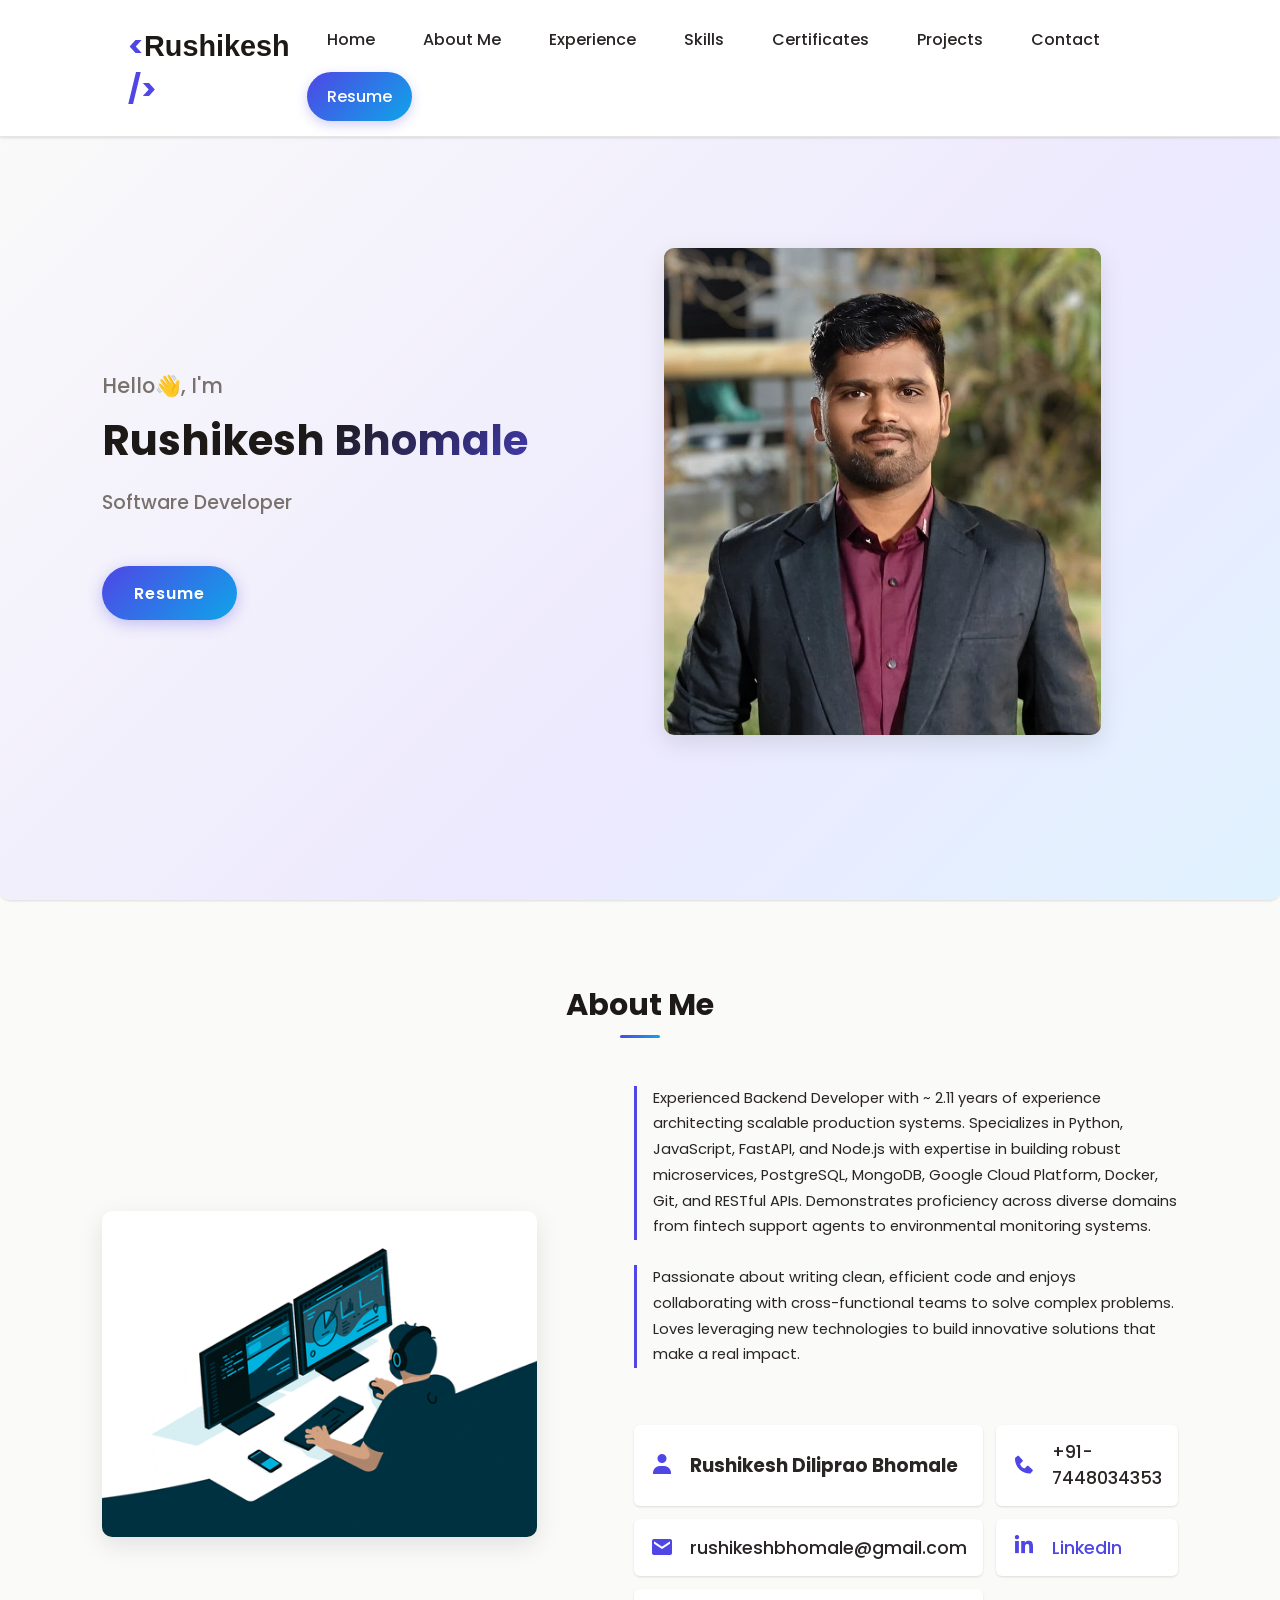
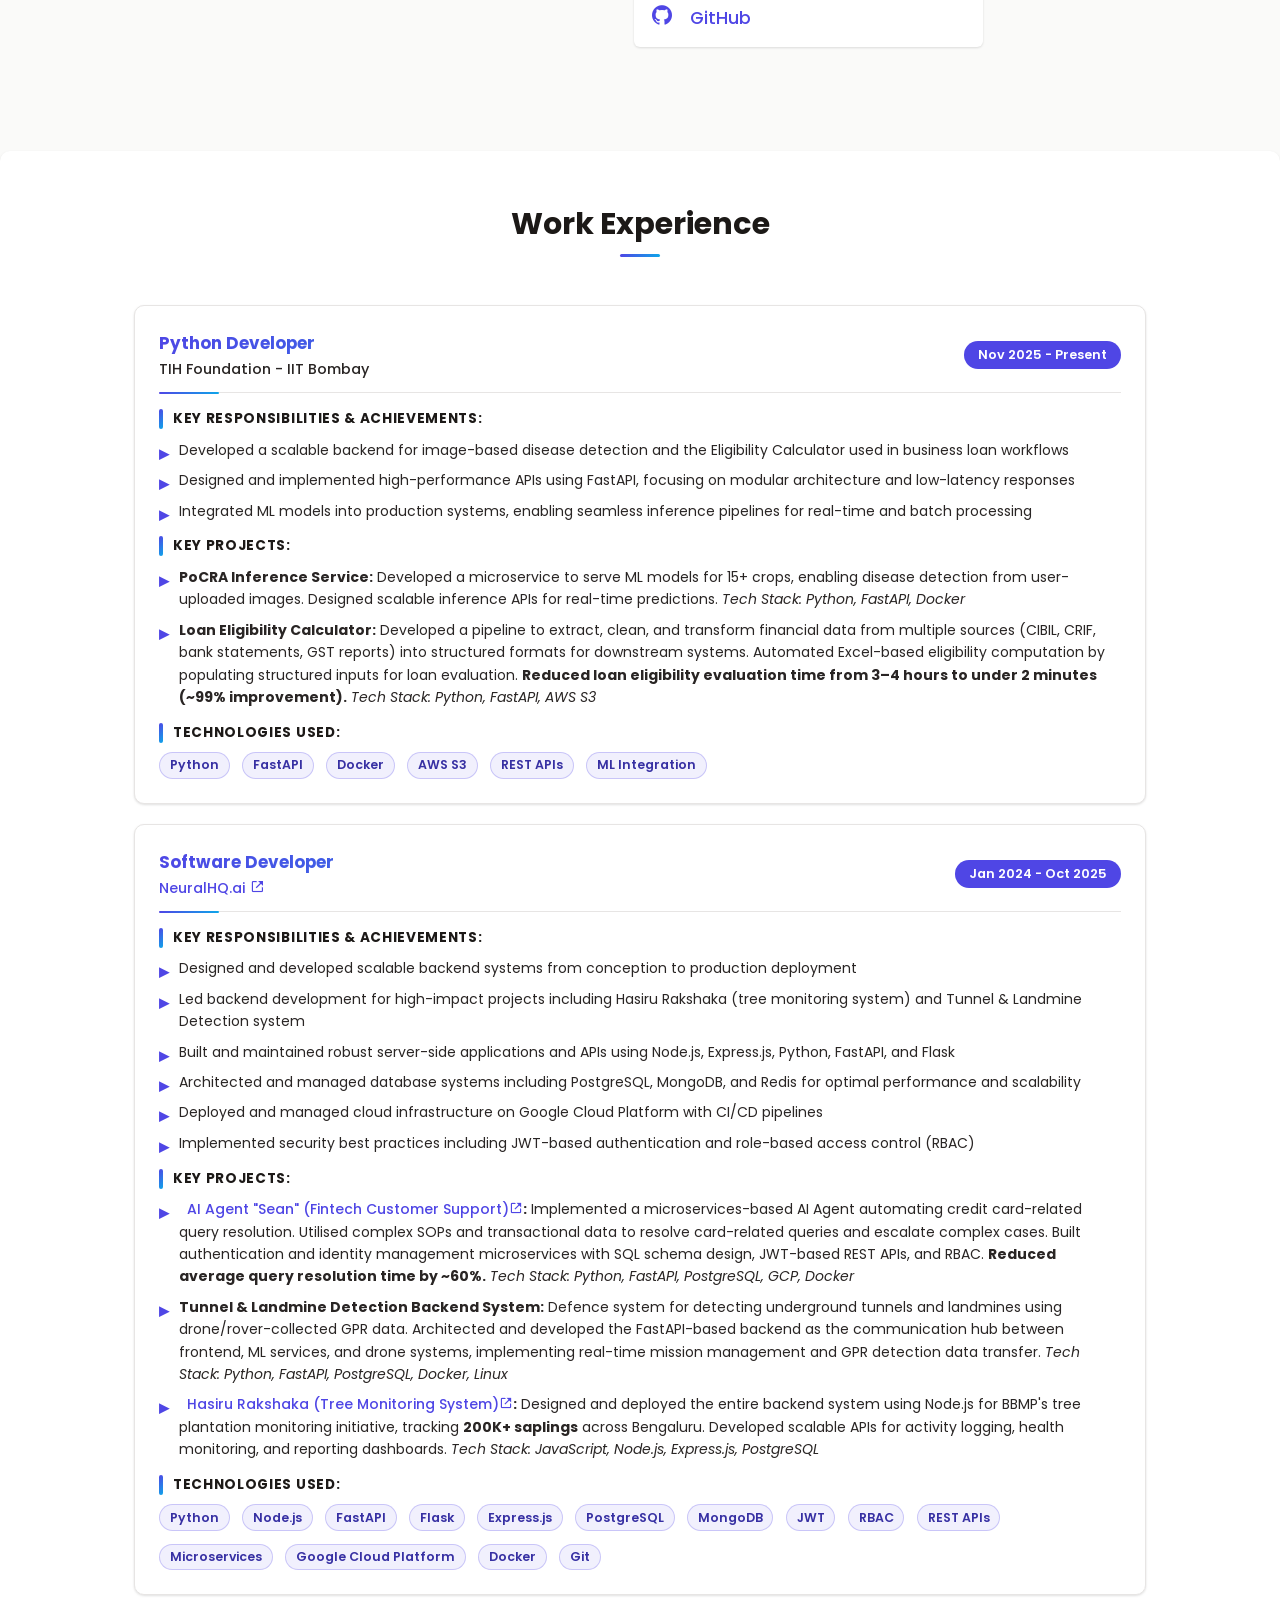
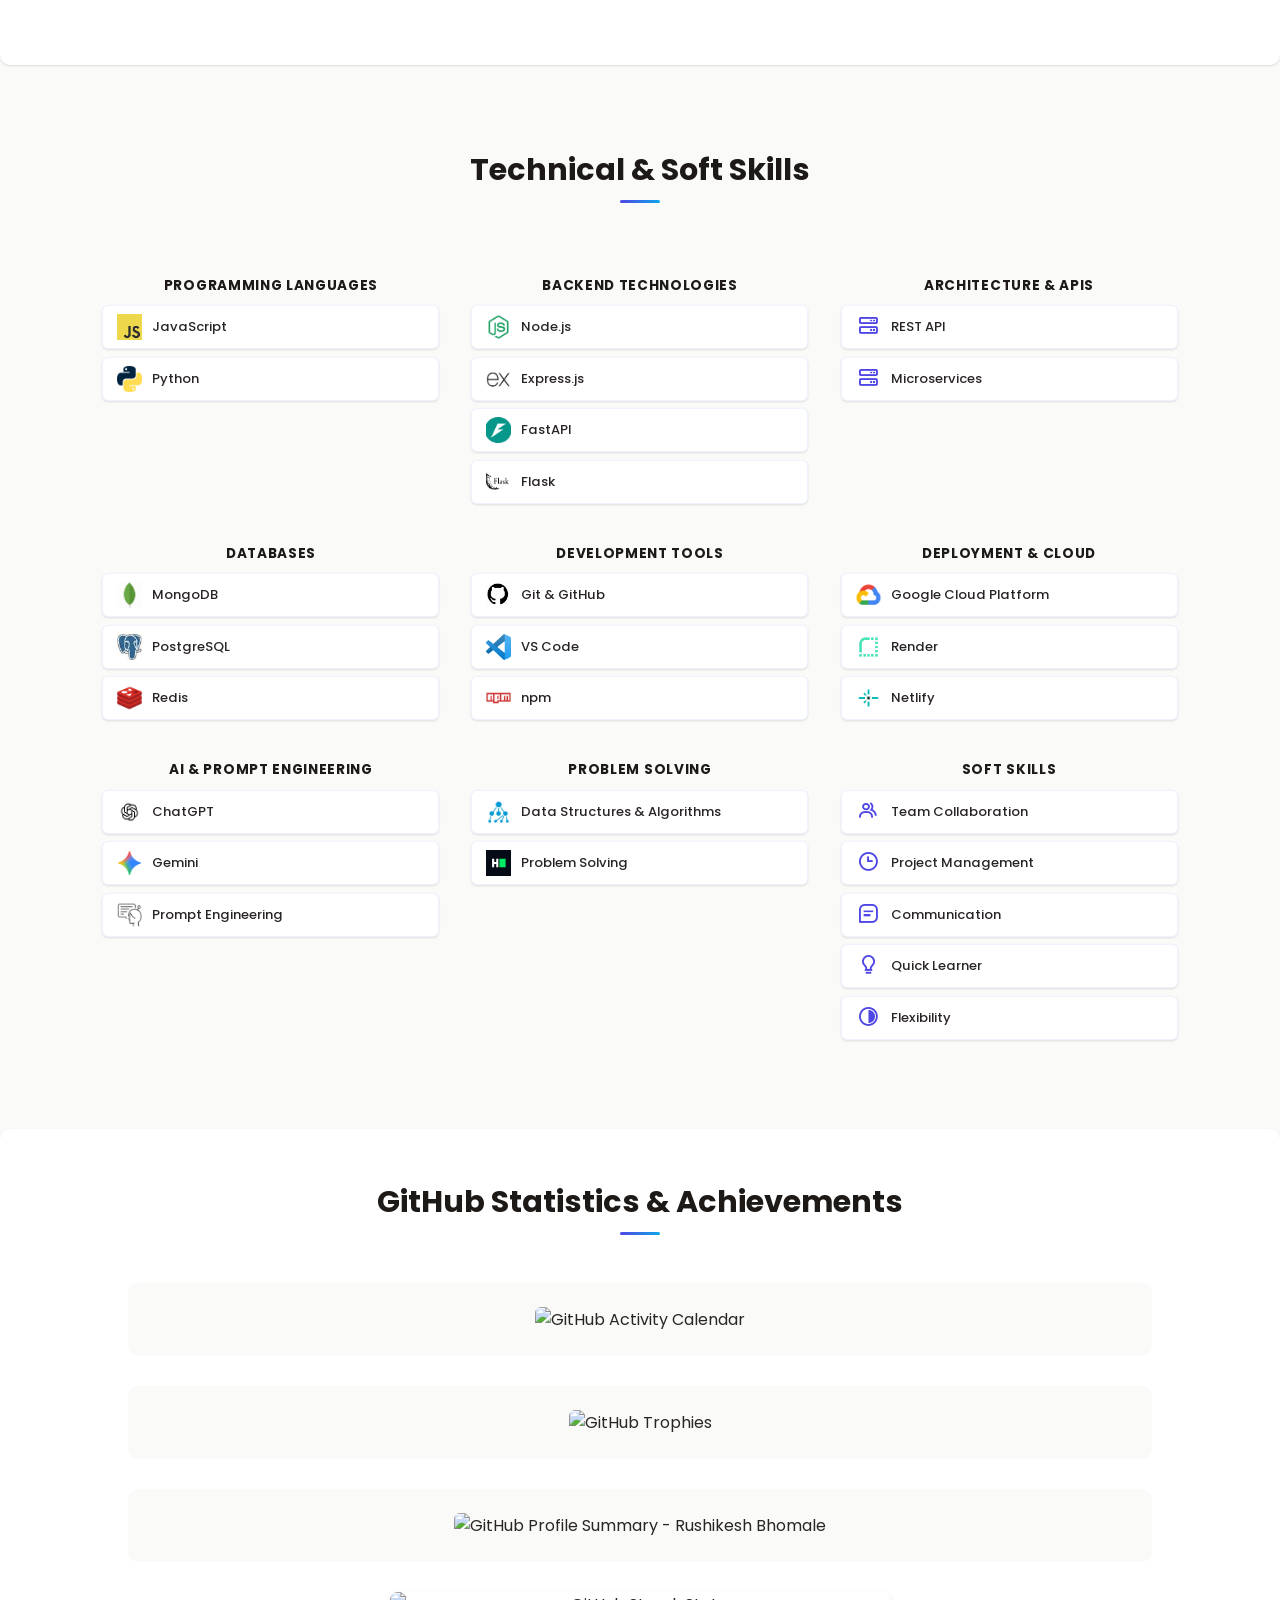
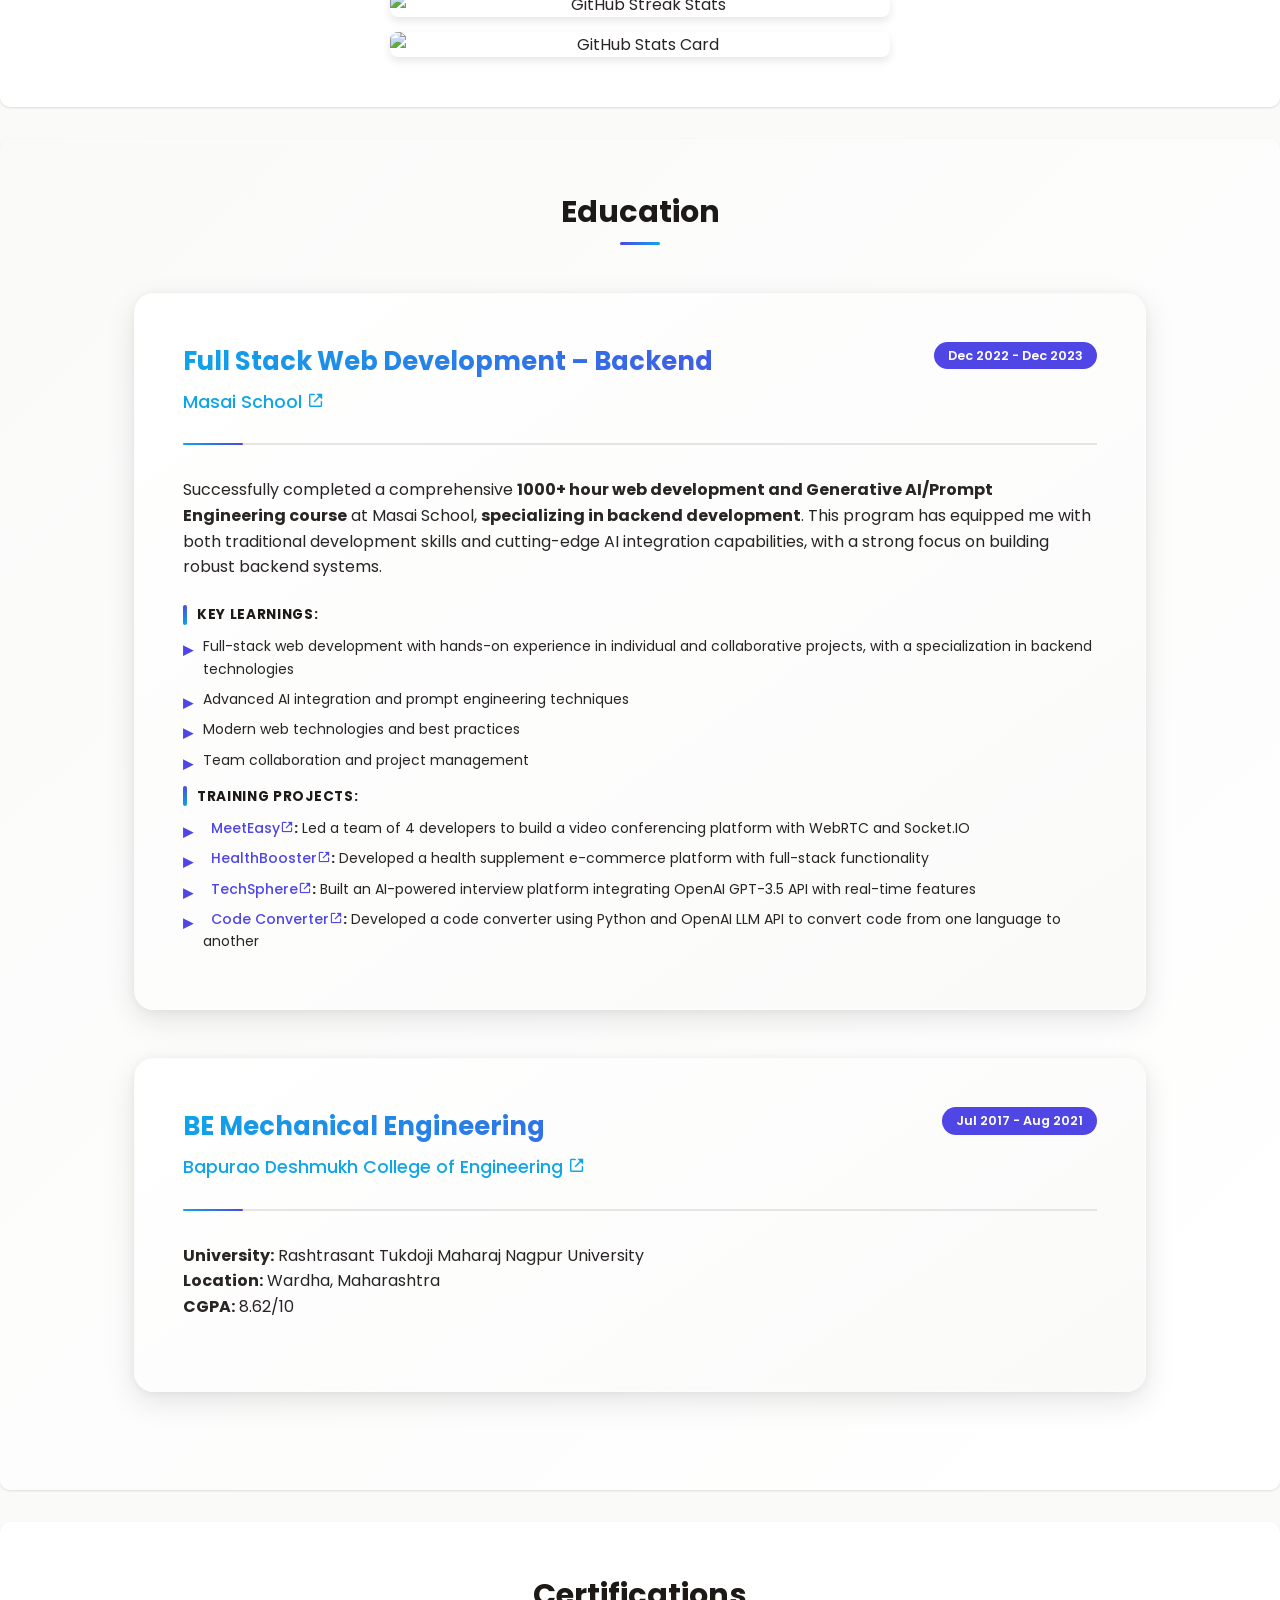
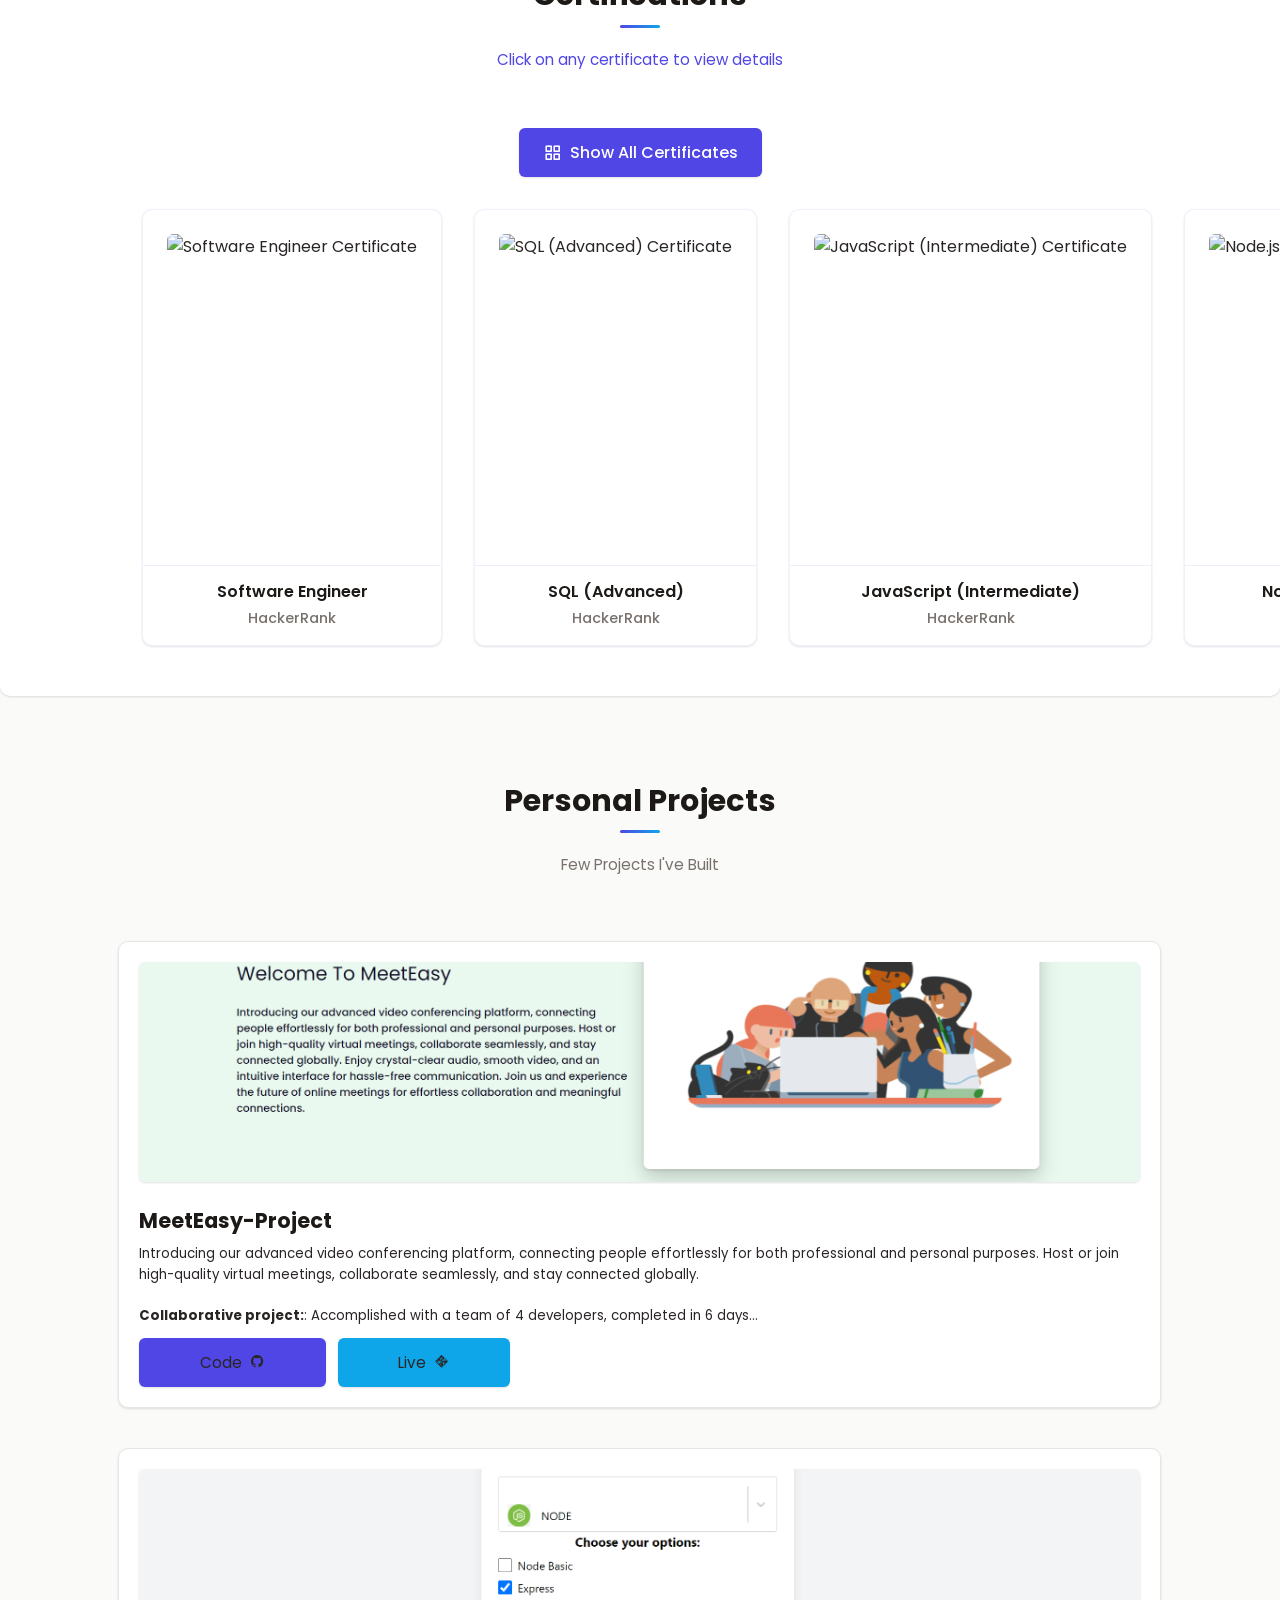
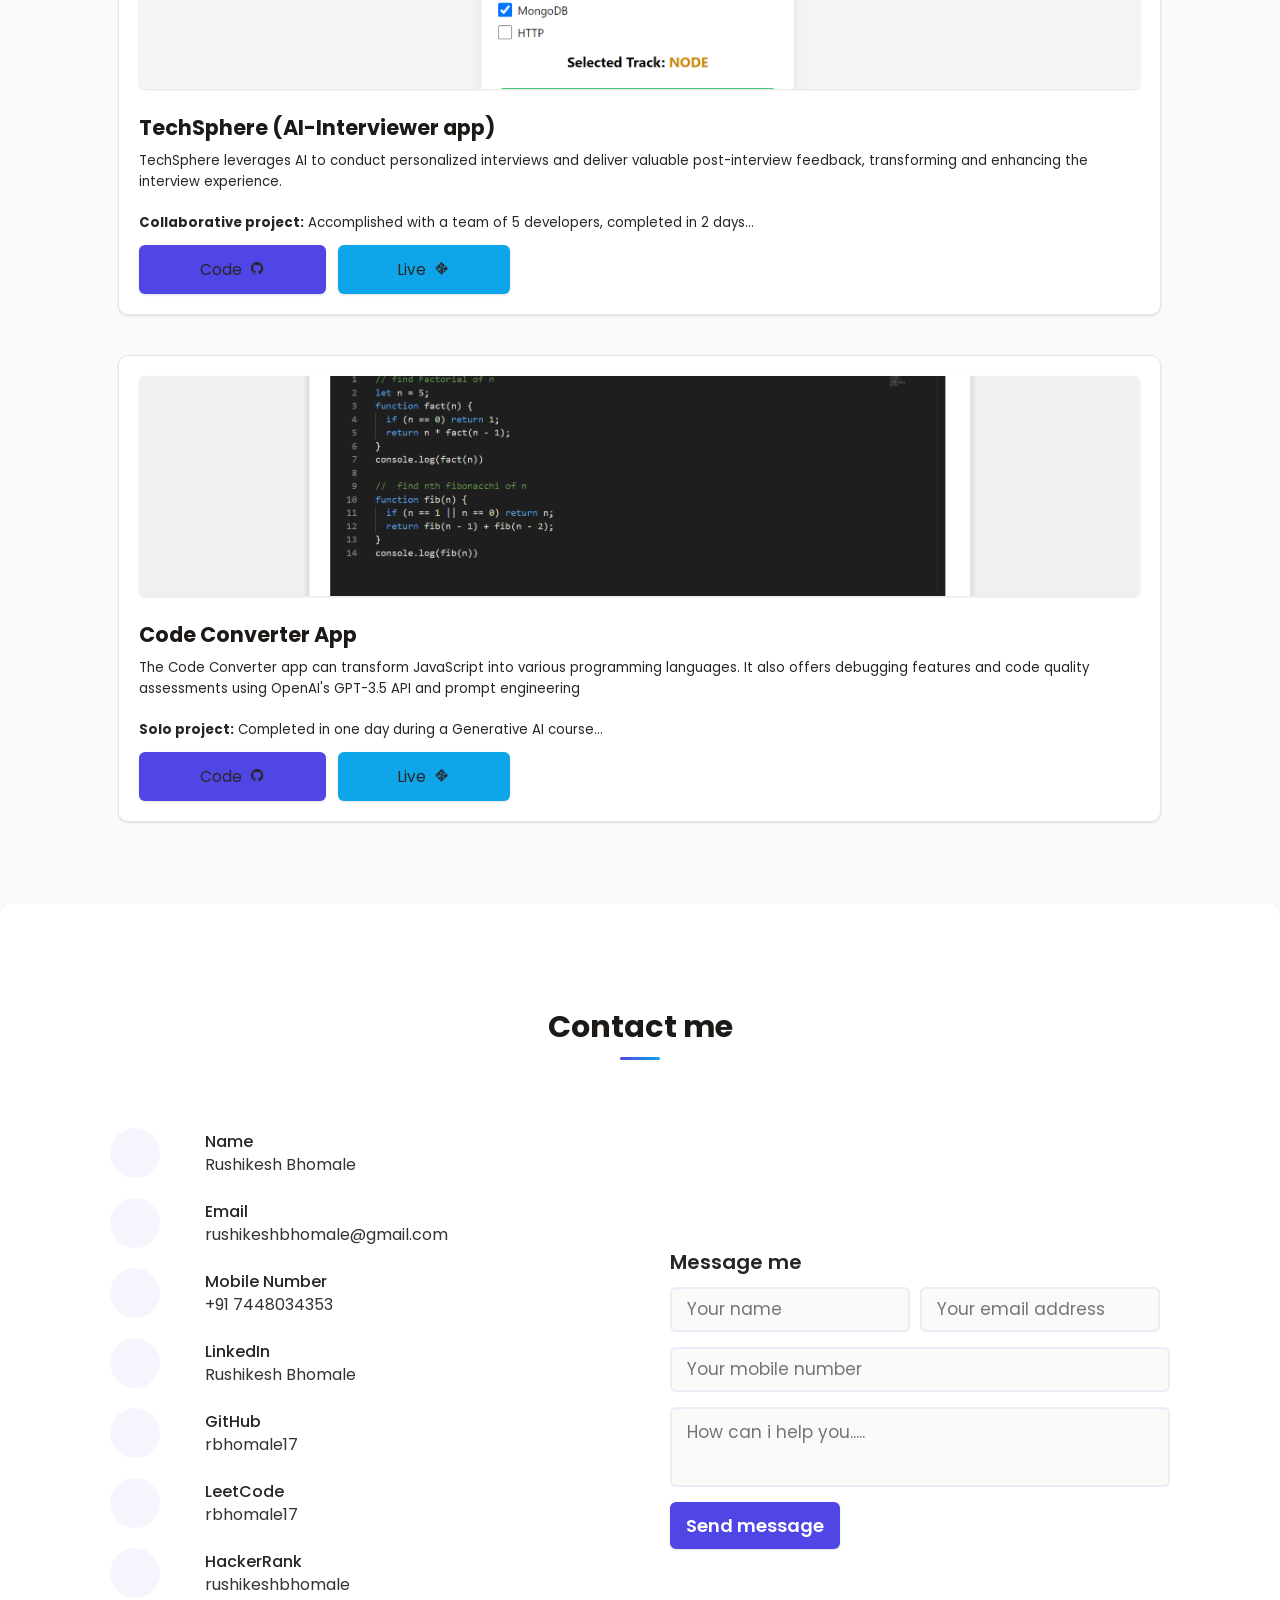
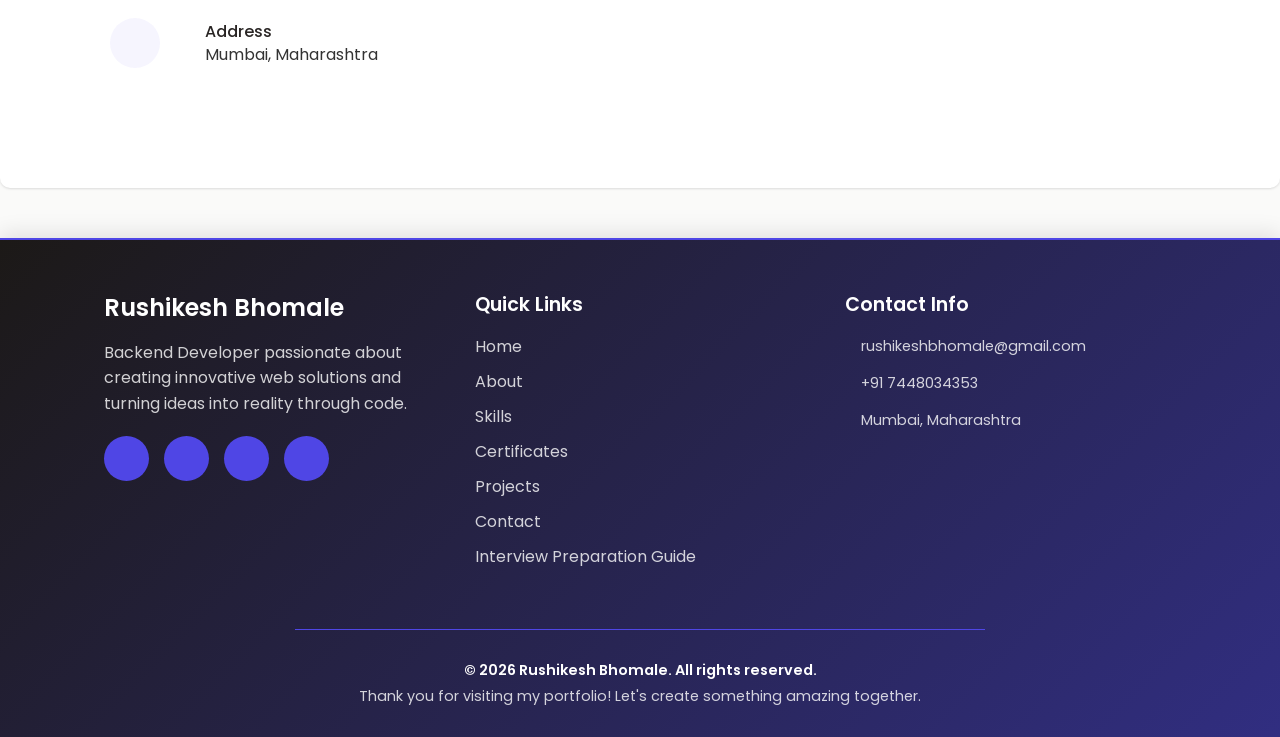
==== commit e1148b06: "Update resume link to point directly to Google Drive for easier access" ====
--- a/index.html
+++ b/index.html
@@ -57,9 +57,8 @@
       <h1 id="user-detail-name">Rushikesh Bhomale</h1>
       <h2>Software Developer</h2>
       <br />
-      <a id="resume-link-2" href="./Resume/Rushikesh-Bhomale-Resume.pdf" target="_blank"
-        download="Rushikesh-Bhomale-Resume"> <button class="resume-button" id="resume-button-2"
-          onclick="window.open('https://drive.google.com/file/d/1fHgwpbNQxfSzRI7R78RMnlkYXVfV87G6/view?usp=sharing')">Resume</button>
+      <a id="resume-link-2" href="https://drive.google.com/file/d/1fHgwpbNQxfSzRI7R78RMnlkYXVfV87G6/view?usp=sharing" target="_blank" rel="noreferrer">
+        <button class="resume-button" id="resume-button-2">Resume</button>
       </a>
     </div>
     <div class="home-img1">
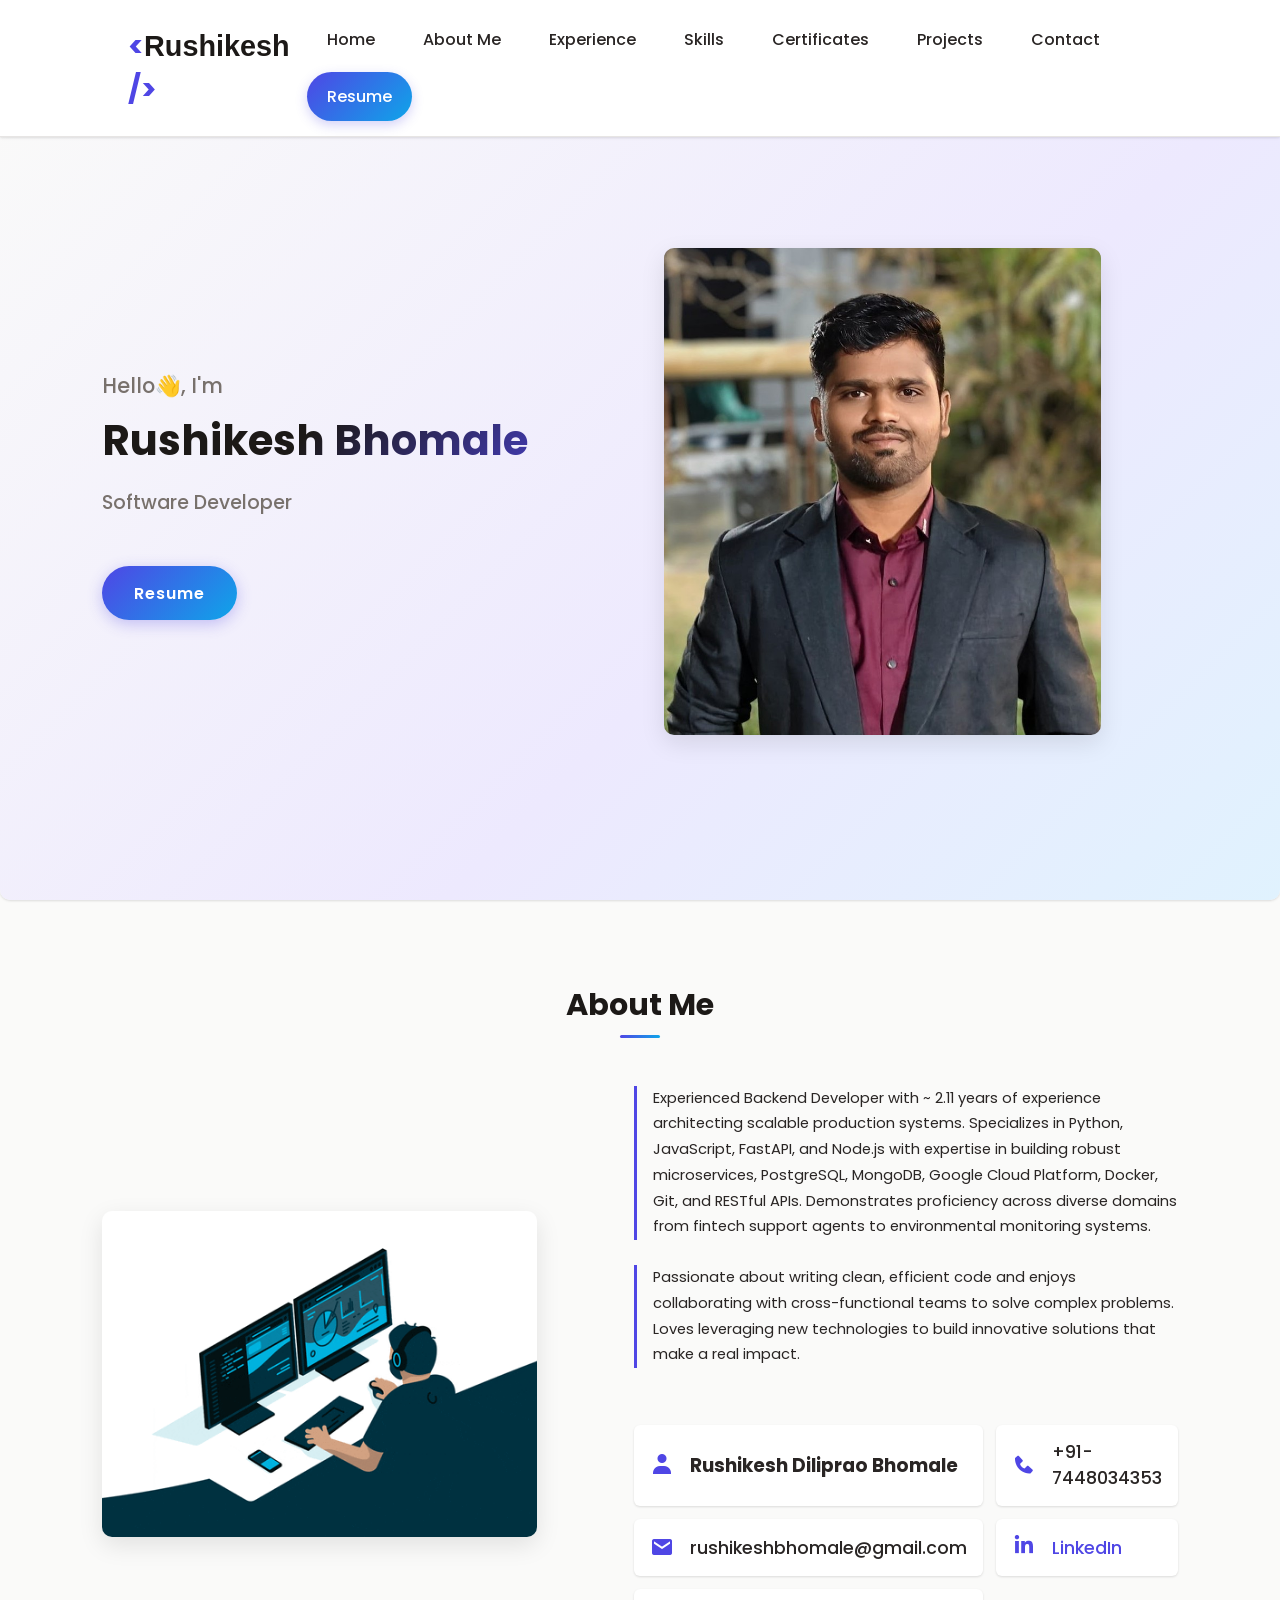
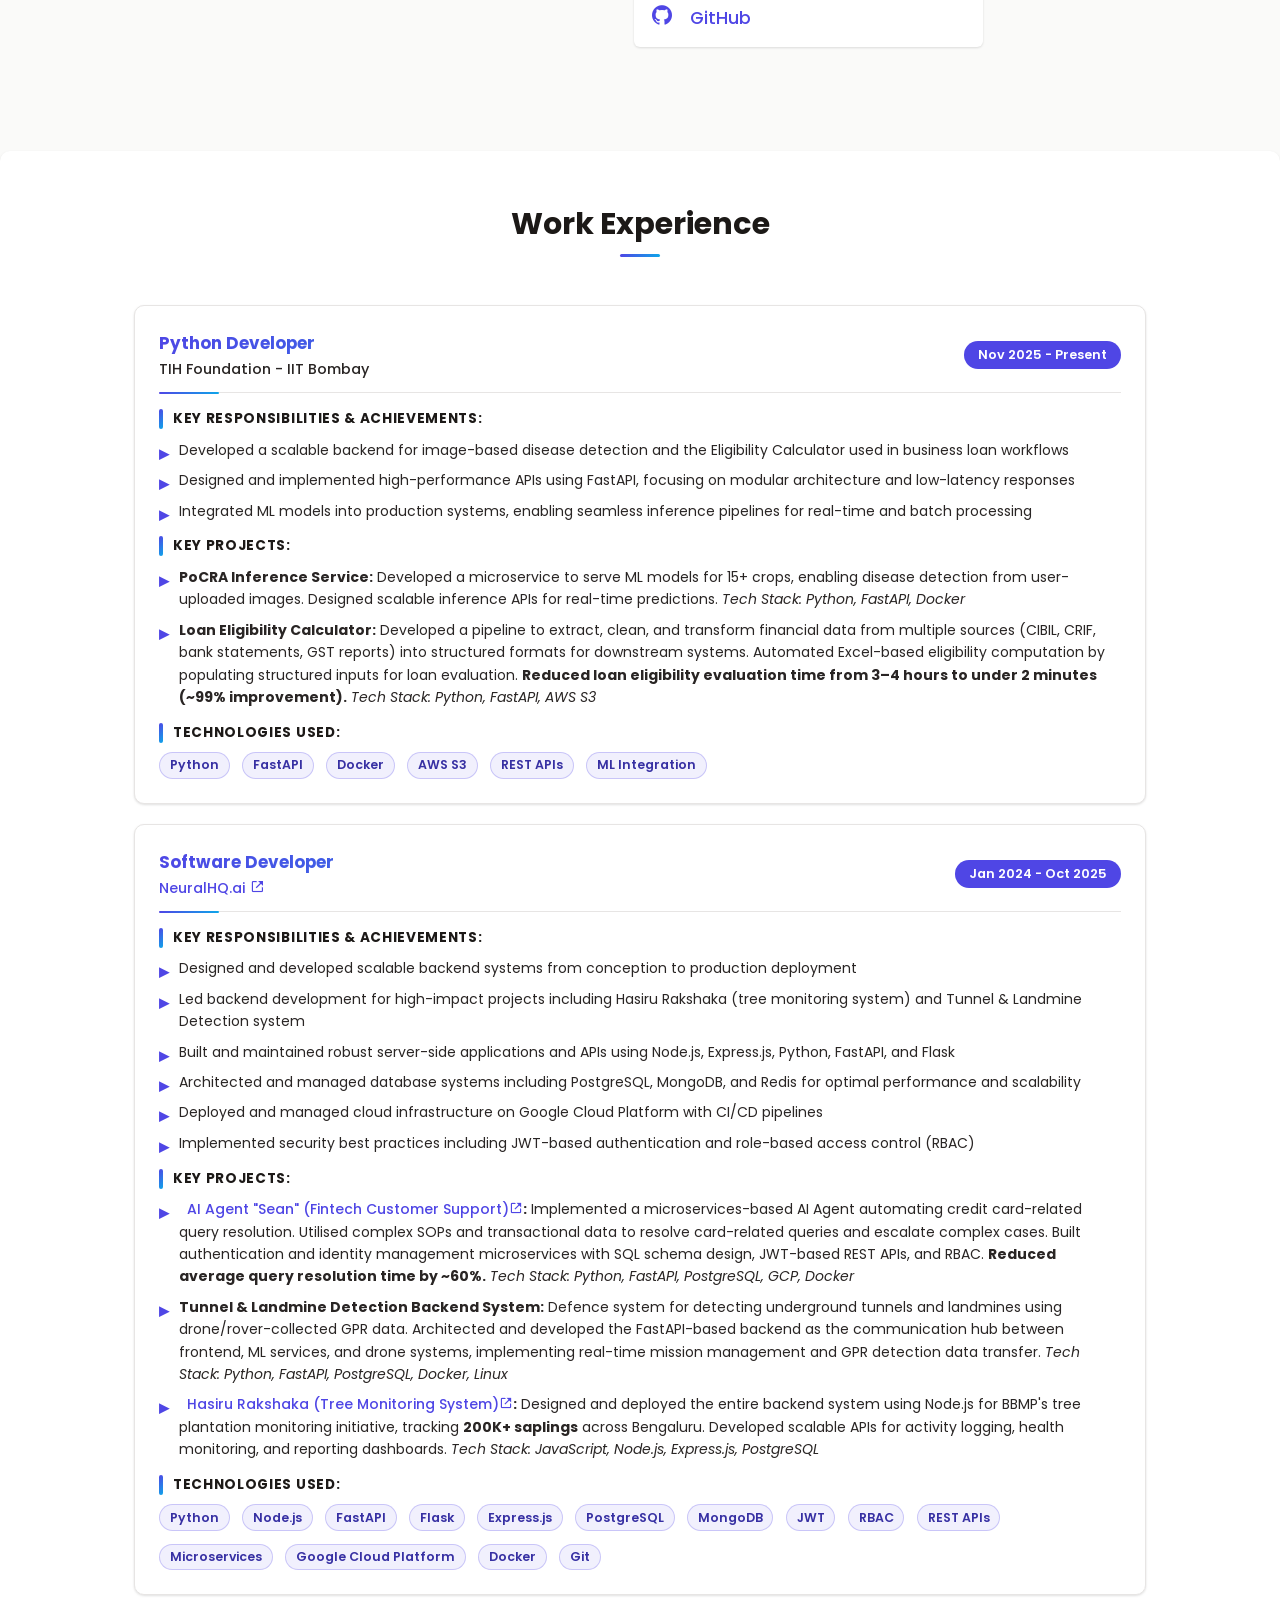
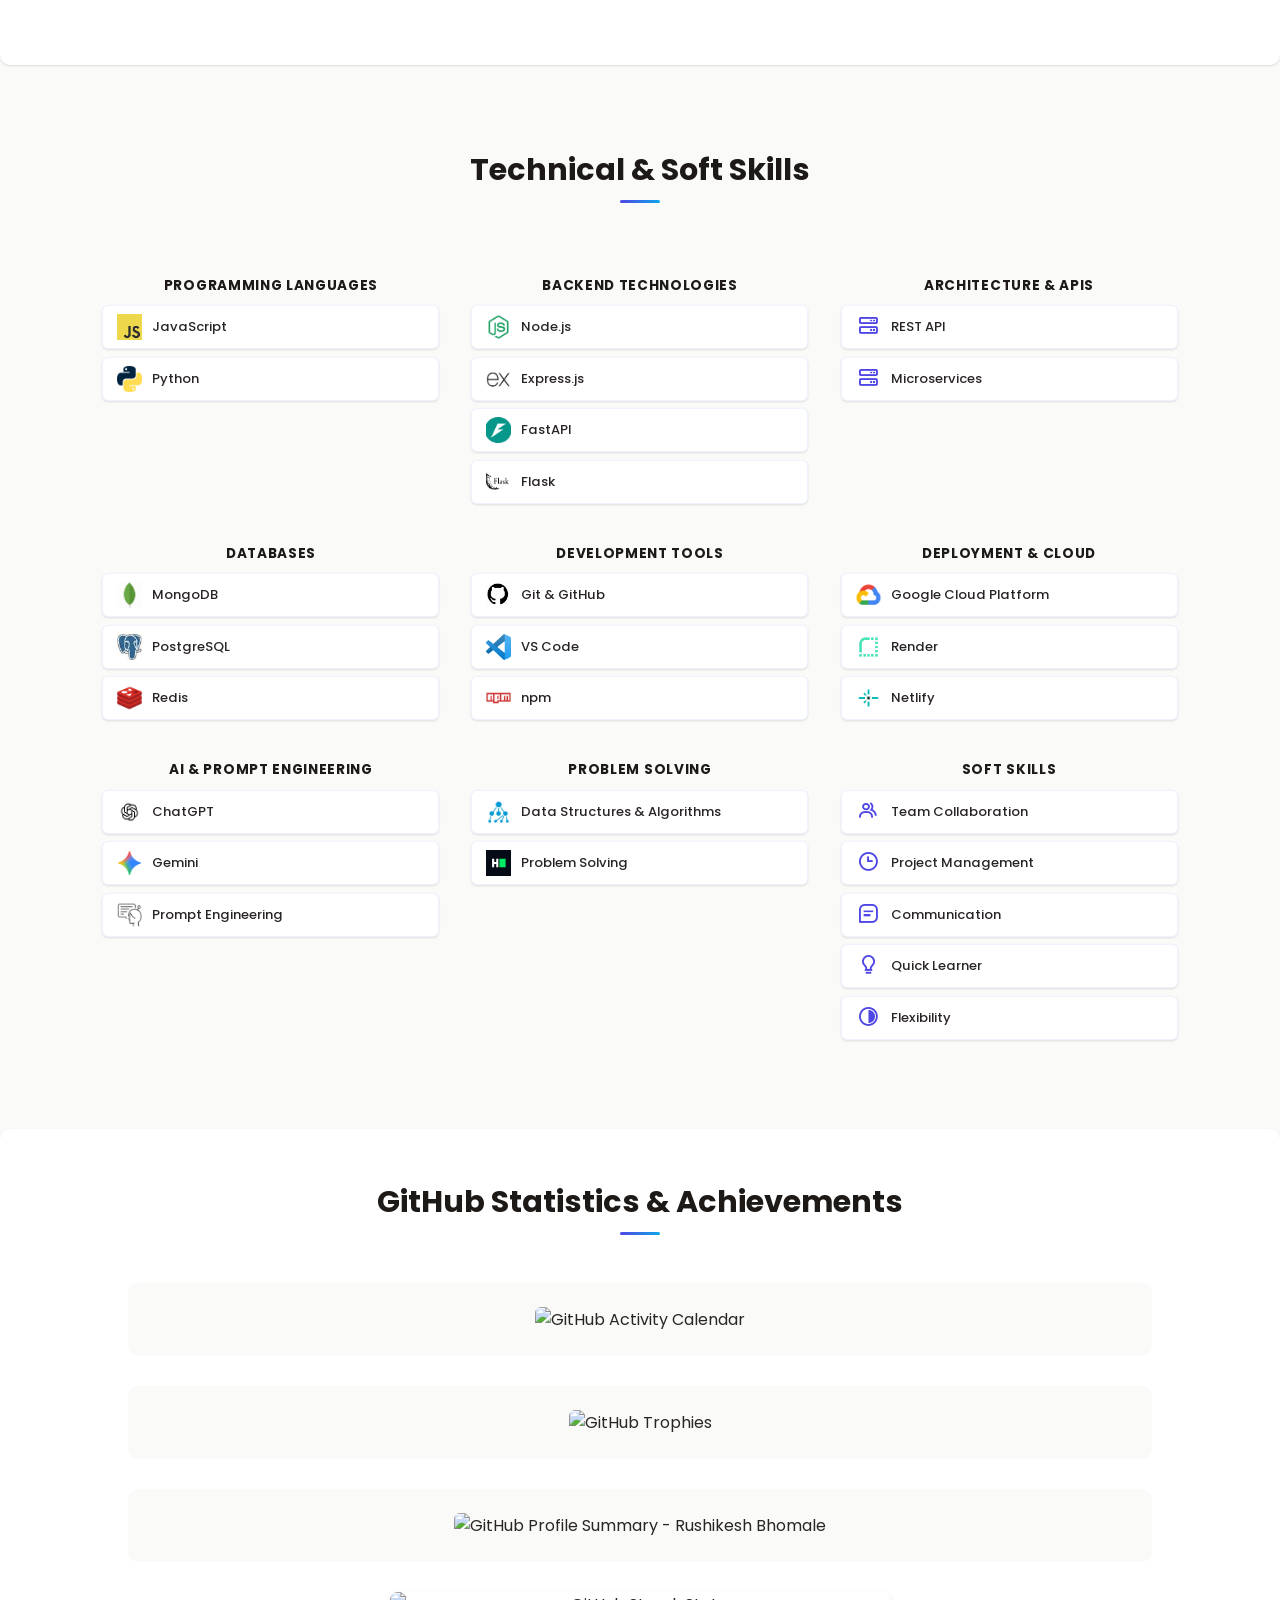
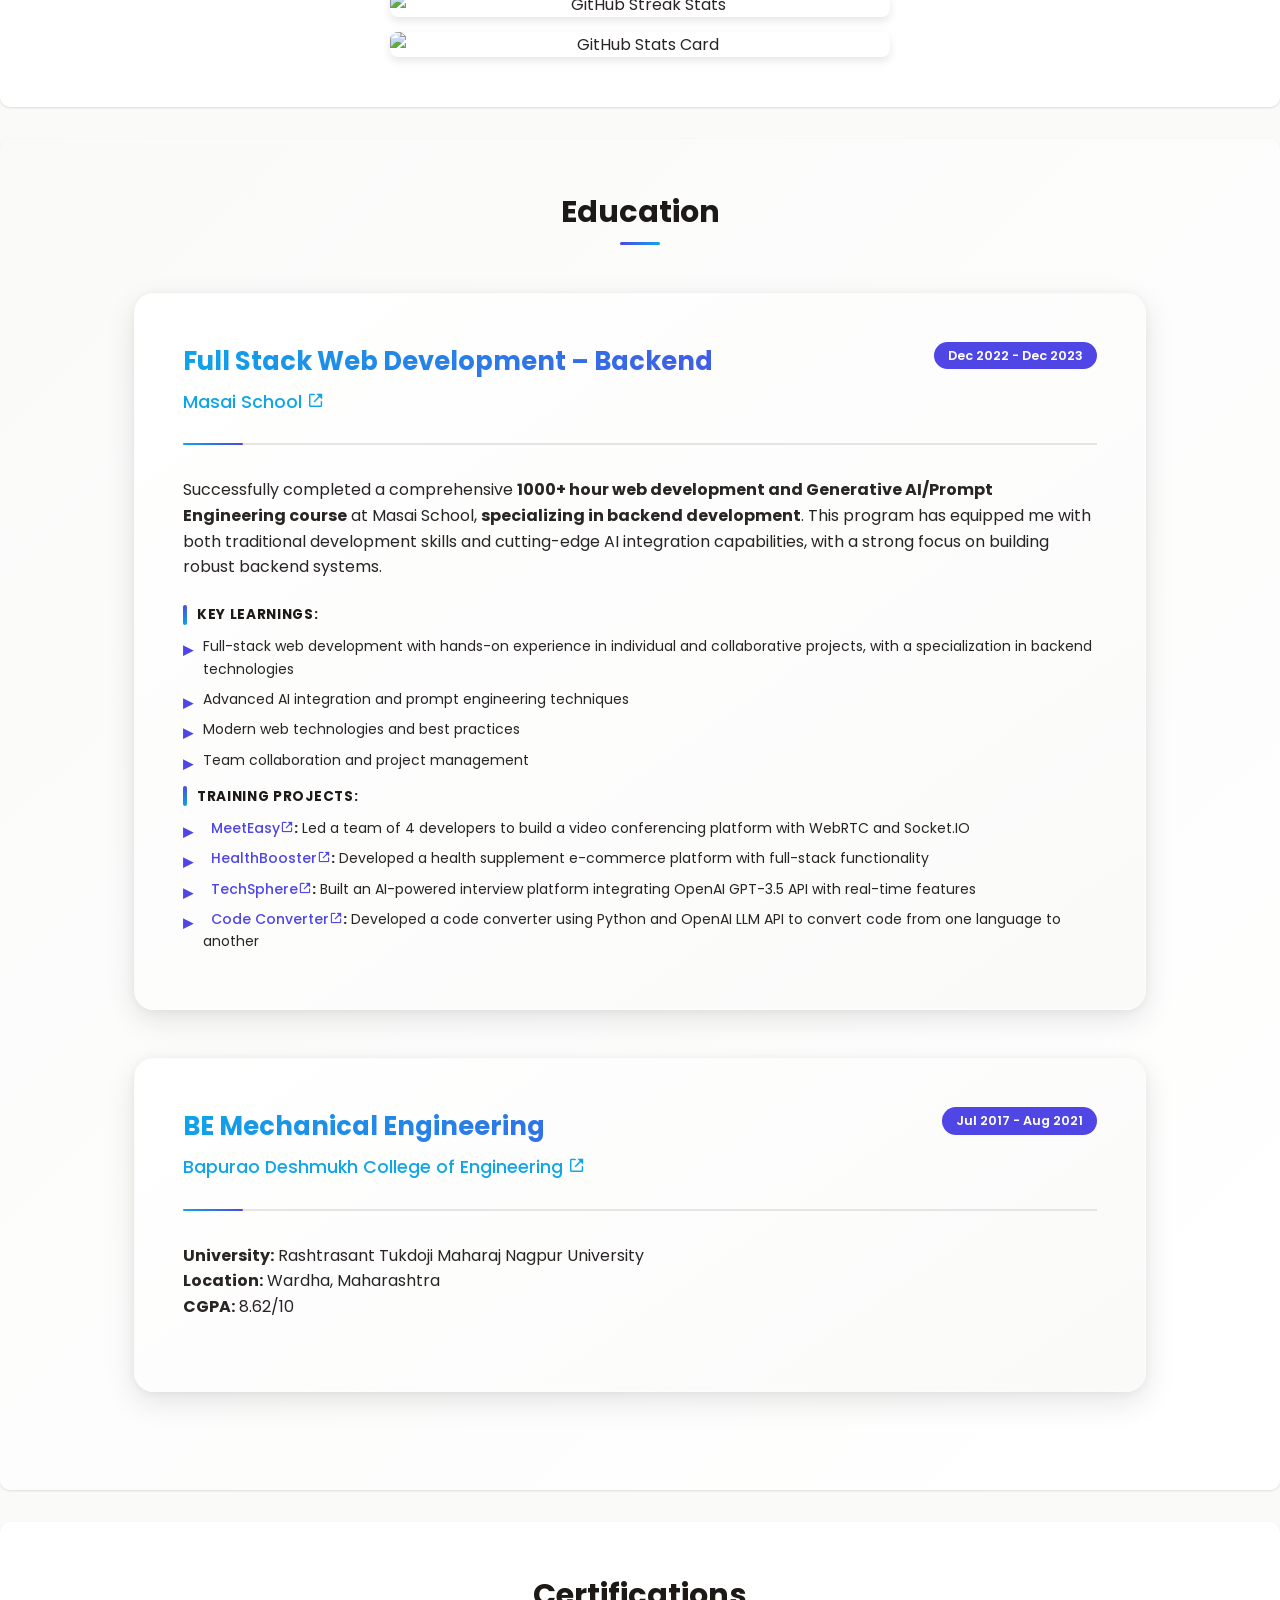
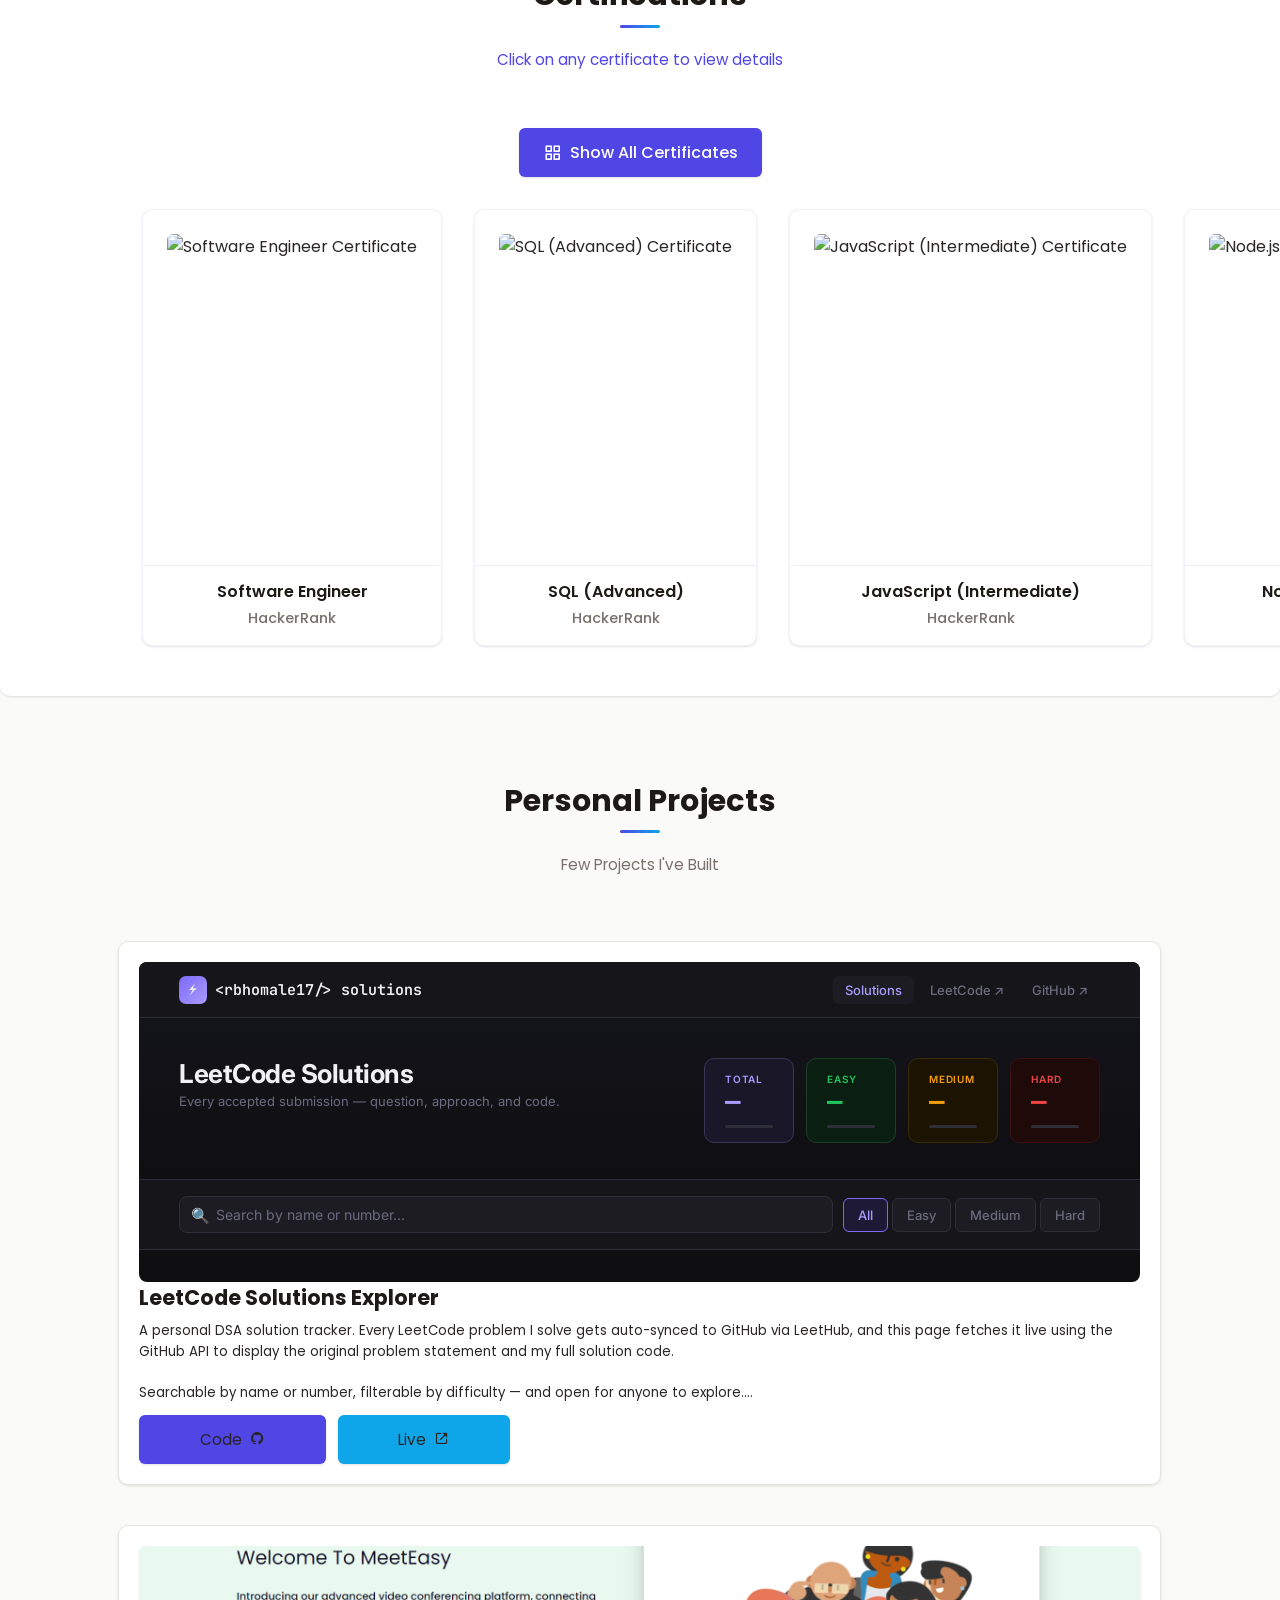
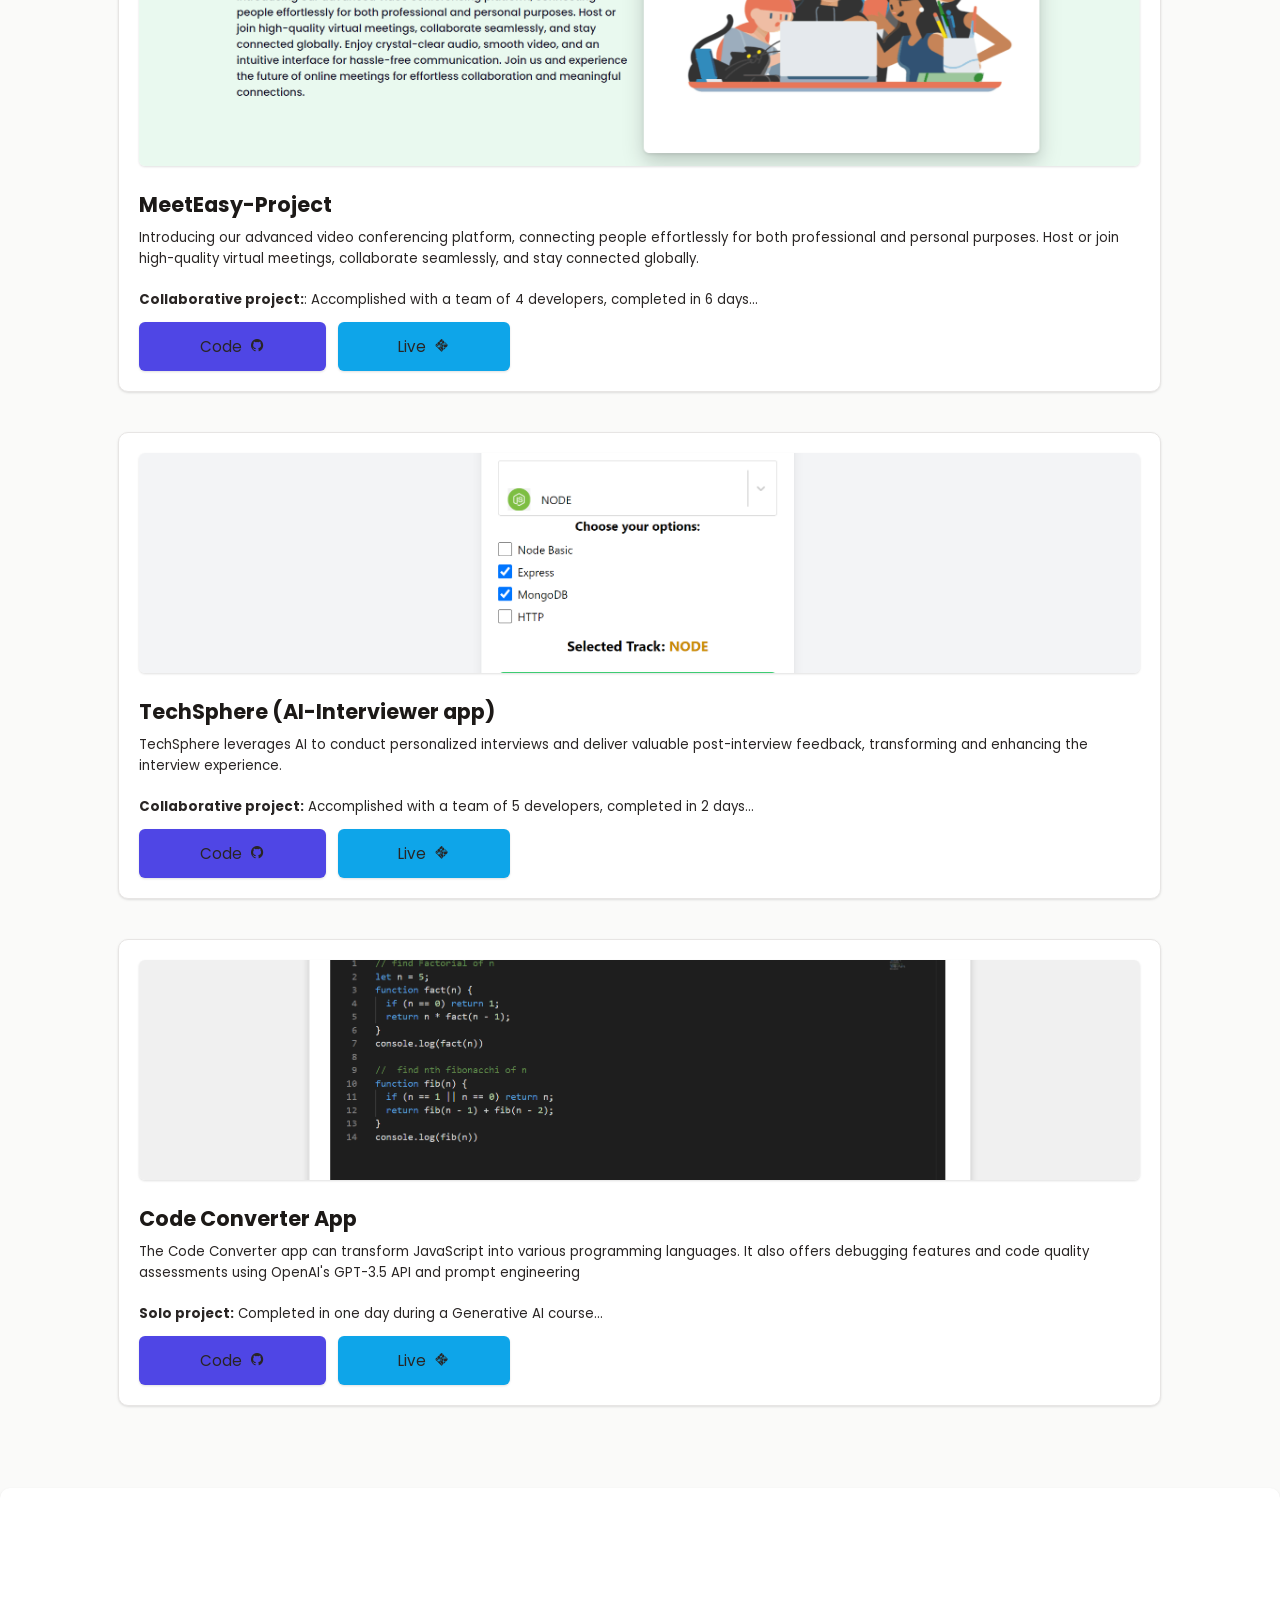
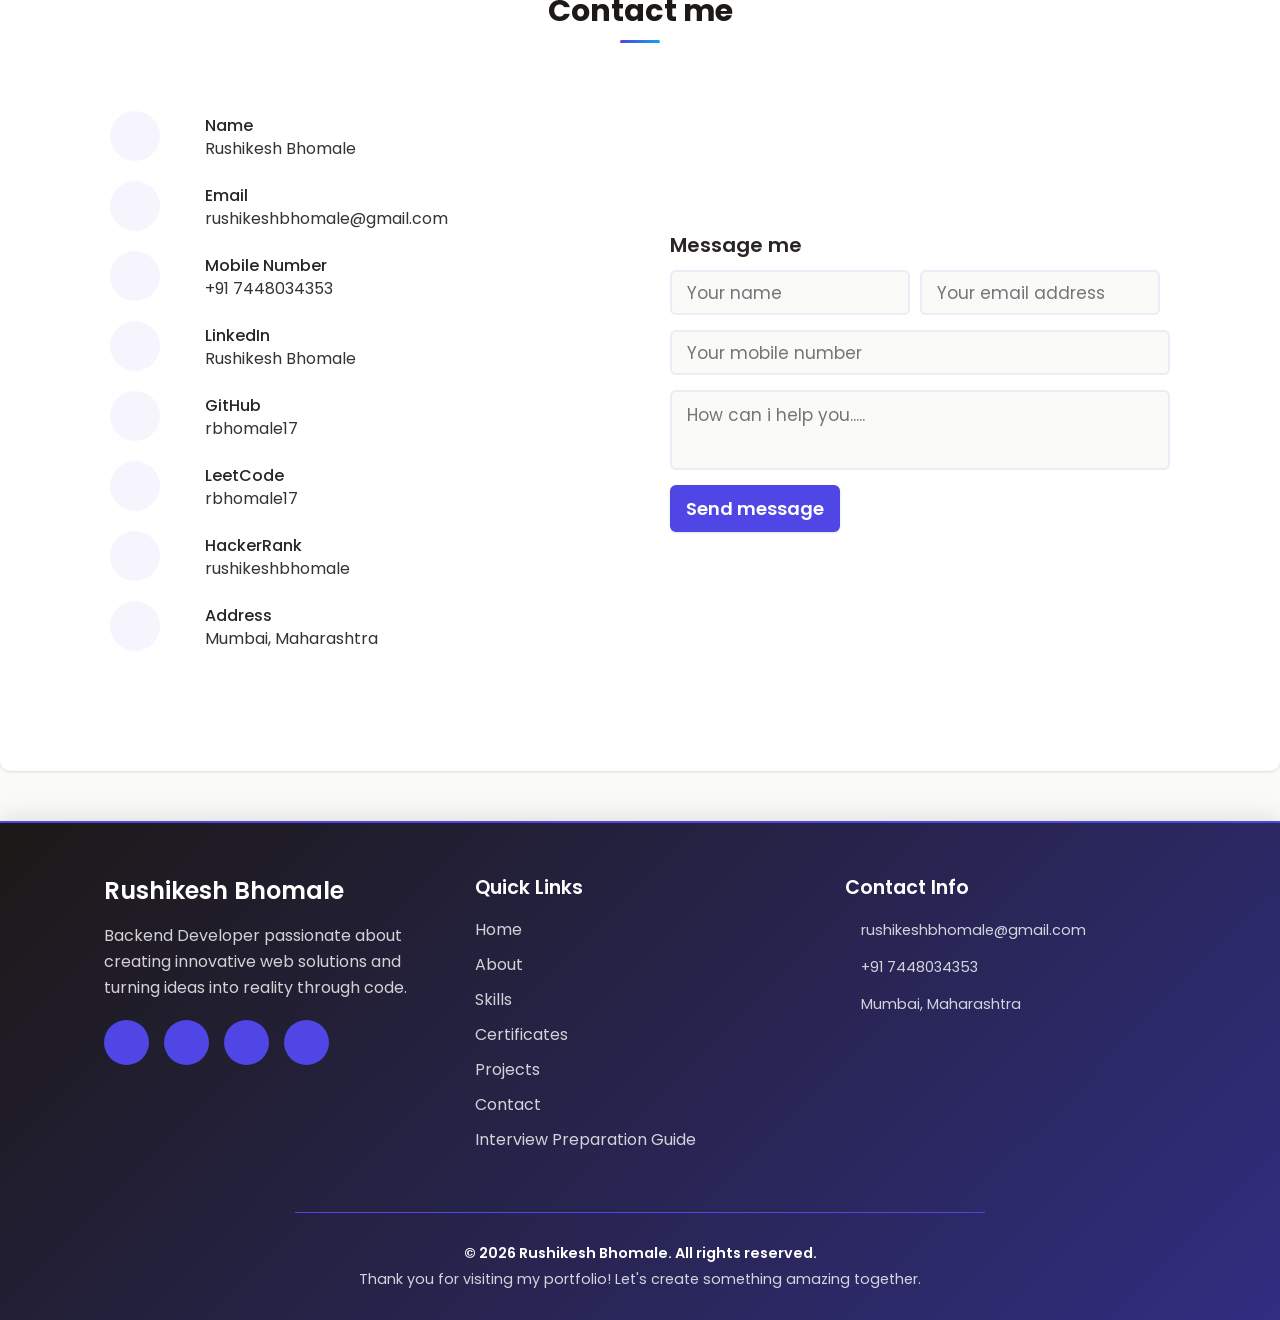
==== commit 8aec42b3: "Add LeetCode Solutions section to index.html and create leetcode.html for DSA solution tracking" ====
--- a/index.html
+++ b/index.html
@@ -768,6 +768,38 @@
     </div>
     <br>
     <div class="project-container">
+
+      <!------- LeetCode Solutions ------->
+      <div class="project-img project-card">
+        <div style="width:100%; height:320px; border-radius:8px; overflow:hidden; cursor:pointer;" onclick="window.open('./leetcode.html')">
+          <iframe src="./leetcode.html" style="width:100%; height:100%; border:none; pointer-events:none;" scrolling="no" title="LeetCode Solutions Explorer"></iframe>
+        </div>
+        <p class="project-title">LeetCode Solutions Explorer</p>
+        <div class="project-subtitle project-description">
+          A personal DSA solution tracker. Every LeetCode problem
+          I solve gets auto-synced to GitHub via LeetHub, and this page fetches it live using the GitHub API to display
+          the original problem statement and my full solution code.
+          <br /><br />
+          Searchable by name or number, filterable by difficulty — and open for anyone to explore.
+          <div class="project-tech-stack">
+            <br />
+            <b>Tech Stack:</b> HTML | CSS | JavaScript | GitHub API | LeetHub
+          </div>
+        </div>
+        <div class="project-btns">
+          <button class="project-github">
+            <a href="https://github.com/rbhomale17/leetcode-solutions" target="_blank"
+              class="small-btn button project-github-link">
+              Code&nbsp;&nbsp;<i class="bx bxl-github"></i>
+            </a>
+          </button>
+          <button class="project-live">
+            <a href="./leetcode.html" target="_blank" class="small-btn button project-deployed-link">
+              Live&nbsp;&nbsp;<i class="bx bx-link-external"></i>
+            </a>
+          </button>
+        </div>
+      </div>
 
       <!------- 5th Project ------->
       <div class="project-img project-card">
